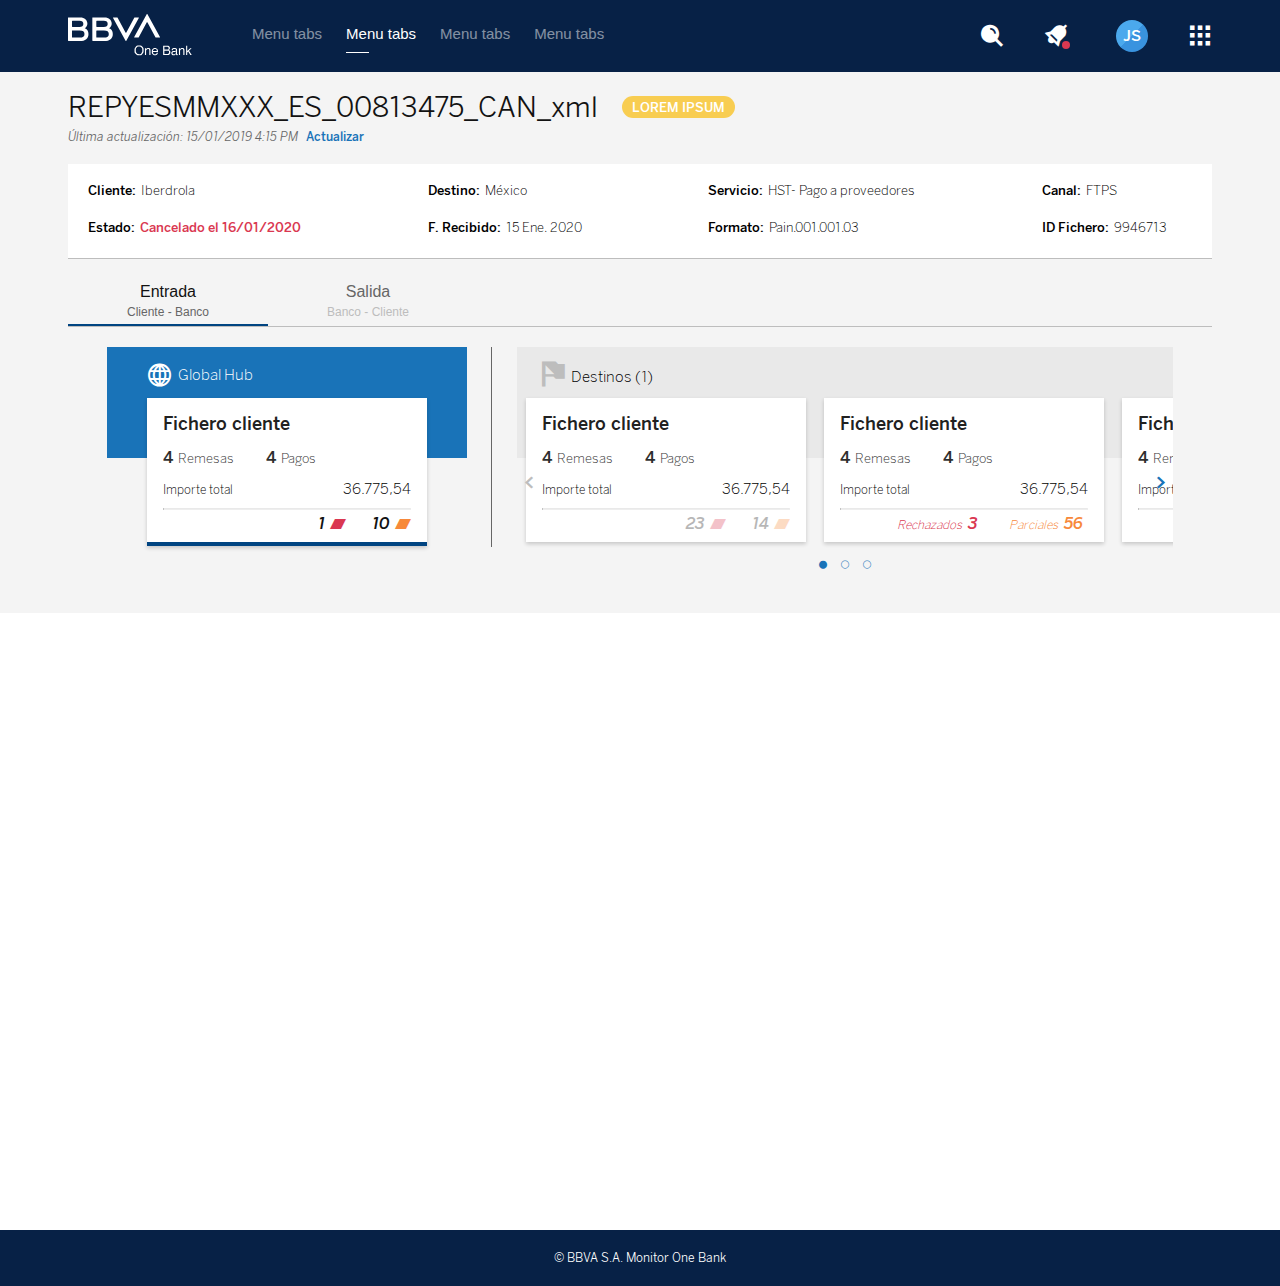
==== app_web/compiled/index.html @ 1bb9d5a3 "Fixed in Carousel component" ====
<!DOCTYPE html>
<html lang="en">
  <head>
    <style stylesheet=""></style>
    <meta charset="UTF-8">
    <meta name="viewport" content="width=device-width, initial-scale=1.0">
    <meta http-equiv="X-UA-Compatible" content="ie=edge">
    <title>EGS Layout | Index</title>
    <link href="css/styles.css" rel="stylesheet" type="text/css">
    <link href="css/main.css" rel="stylesheet" type="text/css">
    <link href="css/reset.css" rel="stylesheet" type="text/css">
    <link href="css/fonts.css" rel="stylesheet" type="text/css">
    <link href="css/color.css" rel="stylesheet" type="text/css">
    <link href="css/imports.css" rel="stylesheet" type="text/css">
  </head>
  <body>
    <header>
      <div class="header__container">
        <div class="left inline-flex">
          <div class="logo"><img src="svg/bbva_logo.svg" alt=""></div>
          <div class="tab__menu flex flex-align-center margin-top_5">
            <ul class="c-tab-menu">
              <li class="first">
                <button>Menu tabs</button>
                <div class="c-tab-menu-border"></div>
              </li>
              <li class="li--active">
                <button>Menu tabs</button>
                <div class="c-tab-menu-border"></div>
              </li>
              <li>
                <button>Menu tabs</button>
                <div class="c-tab-menu-border"></div>
              </li>
              <li class="last">
                <button>Menu tabs</button>
                <div class="c-tab-menu-border">               </div>
              </li>
            </ul>
          </div>
        </div>
        <div class="right">
          <ul class="header__menu">
            <li class="first header__search"><i class="ico-search"></i></li>
            <li class="header__notifier"><i class="ico-alarm"></i>
              <div class="dot-notified"></div>
            </li>
            <li class="user-profile">
              <div class="bground-text"><span>JS</span></div>
            </li>
            <li class="last header__button-dropdown"><i class="ico-tiled-view"></i></li>
          </ul>
        </div>
      </div>
    </header>
    <section class="subHeader">
      <div class="subHeader__container">
        <div class="flex margin-bottom_8">
          <div>
            <div class="c-title">
              <h1>REPYESMMXXX_ES_00813475_CAN_xml</h1>
            </div>
          </div>
          <div>
            <div class="c-tag tag--integrated"><span>LOREM IPSUM</span></div>
          </div>
        </div>
        <div class="row">
          <div class="col">
            <div class="c-update">
              <div class="updateDate"><span>Última actualización: 15/01/2019 4:15 PM</span></div>
              <div class="updateButton">
                <label>Actualizar</label>
              </div>
            </div>
          </div>
        </div>
        <div class="row margin-top_20">
          <div class="col">
            <div class="c-file-data">
              <div class="flex flex-justify-between">
                <dl>
                  <div class="flex">
                    <dt>Cliente:</dt>
                    <dd>Iberdrola</dd>
                  </div>
                  <div class="flex">
                    <dt>Estado:</dt>
                    <dd class="status--rejected">Cancelado el 16/01/2020</dd>
                  </div>
                </dl>
                <dl>
                  <div class="flex">
                    <dt>Destino:</dt>
                    <dd>México</dd>
                  </div>
                  <div class="flex">
                    <dt>F. Recibido:</dt>
                    <dd>15 Ene. 2020</dd>
                  </div>
                </dl>
                <dl>
                  <div class="flex">
                    <dt>Servicio:</dt>
                    <dd>HST- Pago a proveedores</dd>
                  </div>
                  <div class="flex">
                    <dt>Formato:</dt>
                    <dd>Pain.001.001.03              </dd>
                  </div>
                </dl>
                <dl>
                  <div class="flex">
                    <dt>Canal:</dt>
                    <dd>FTPS</dd>
                  </div>
                  <div class="flex">
                    <dt>ID Fichero:</dt>
                    <dd>9946713</dd>
                  </div>
                </dl>
              </div>
            </div>
          </div>
        </div>
        <div class="row">
          <div class="col">
            <div class="c-tab-menu-traceability">
              <div class="traceability--active">
                <button><span>Entrada</span>
                  <p>Cliente - Banco</p>
                </button>
              </div>
              <div>
                <button><span>Salida</span>
                  <p>Banco - Cliente</p>
                </button>
              </div>
              <div></div>
            </div>
          </div>
        </div>
        <div class="row">
          <div class="col">
            <div class="c-file-card">
              <div class="left-side">
                <div class="file-cards_container">
                  <div class="filecard">
                    <div class="filecard_header">
                      <div class="file-title"><i class="ico-globe"></i><span>Global Hub</span></div>
                    </div>
                    <div class="filecard_body">
                      <div class="file-client">
                        <p class="title-card">Fichero cliente</p>
                        <div class="inline-flex"><span class="data-label">4<span>Remesas</span></span></div>
                        <div class="inline-flex"><span class="data-label">4<span>Pagos</span></span></div>
                        <div class="total-import">
                          <p>Importe total</p><span>36.775,54</span>
                        </div>
                        <hr>
                        <div class="error-notifications">
                          <div class="error-complete"><span>1</span><i class="ico-path-3-1"></i></div>
                          <div class="error-partial"><span>10</span><i class="ico-path-3-2"></i></div>
                        </div>
                      </div>
                    </div>
                  </div>
                </div>
              </div>
              <div class="separate_card"></div>
              <div class="right-side">
                <div class="navigation_arrow_prev"><i class="ico-back active"></i></div>
                <div class="navigation_arrow_next"><i class="ico-next"></i></div>
                <div class="file-cards_container">
                  <div class="filecard filecard--slide-case">
                    <div class="filecard_header--enabled">
                      <div class="file-title--enabled"><i class="ico-flag enabled"></i><span class="enabled">Destinos (1)</span></div>
                    </div>
                    <div class="filecard_body">
                      <div class="file-client border-bottom-none">
                        <p class="title-card">Fichero cliente</p>
                        <div class="inline-flex"><span class="data-label">4<span>Remesas</span></span></div>
                        <div class="inline-flex"><span class="data-label">4<span>Pagos</span></span></div>
                        <div class="total-import">
                          <p>Importe total</p><span>36.775,54</span>
                        </div>
                        <hr>
                        <div class="error-notifications">
                          <div class="error-complete opacity-30"><span>23</span><i class="ico-path-3-1"></i></div>
                          <div class="error-partial opacity-30"><span>14</span><i class="ico-path-3-2"></i></div>
                        </div>
                      </div>
                    </div>
                  </div>
                  <div class="filecard filecard--slide-case">
                    <div class="filecard_header--enabled"></div>
                    <div class="filecard_body">
                      <div class="file-client border-bottom-none">
                        <p class="title-card">Fichero cliente</p>
                        <div class="inline-flex"><span class="data-label">4<span>Remesas</span></span></div>
                        <div class="inline-flex"><span class="data-label">4<span>Pagos</span></span></div>
                        <div class="total-import">
                          <p>Importe total</p><span>36.775,54</span>
                        </div>
                        <hr>
                        <div class="error-notifications">
                          <div class="error-complete--rejected"><span class="literal"> Rechazados</span><span>3</span></div>
                          <div class="error-partial--partials"><span class="literal">Parciales</span><span>56</span></div>
                        </div>
                      </div>
                    </div>
                  </div>
                  <div class="filecard filecard--slide-case">
                    <div class="filecard_header--enabled"></div>
                    <div class="filecard_body">
                      <div class="file-client border-bottom-none">
                        <p class="title-card">Fichero cliente</p>
                        <div class="inline-flex"><span class="data-label">4<span>Remesas</span></span></div>
                        <div class="inline-flex"><span class="data-label">4<span>Pagos</span></span></div>
                        <div class="total-import">
                          <p>Importe total</p><span>36.775,54</span>
                        </div>
                        <hr>
                        <div class="error-notifications">
                          <div class="error-complete--rejected"><span class="literal"> Rechazados</span><span>3</span></div>
                          <div class="error-partial--partials"><span class="literal">Parciales</span><span>56                        </span></div>
                        </div>
                      </div>
                    </div>
                  </div>
                  <div class="filecard filecard--slide-case">
                    <div class="filecard_header--enabled"></div>
                    <div class="filecard_body">
                      <div class="file-client border-bottom-none">
                        <p class="title-card">Fichero cliente</p>
                        <div class="inline-flex"><span class="data-label">4<span>Remesas</span></span></div>
                        <div class="inline-flex"><span class="data-label">4<span>Pagos</span></span></div>
                        <div class="total-import">
                          <p>Importe total</p><span>36.775,54</span>
                        </div>
                        <hr>
                        <div class="error-notifications">
                          <div class="error-complete--rejected"><span class="literal"> Rechazados</span><span>3</span></div>
                          <div class="error-partial--partials"><span class="literal">Parciales</span><span>56                        </span></div>
                        </div>
                      </div>
                    </div>
                  </div>
                </div>
                <div class="navigation_dots">
                  <div class="dots"><i class="ico-dot-active"></i><i class="ico-dot-idle"></i><i class="ico-dot-idle"></i></div>
                </div>
              </div>
            </div>
          </div>
        </div>
      </div>
    </section>
    <section class="app__container"></section>
    <footer>
      <div class="footer__container">
        <div class="text"><span>© BBVA S.A. Monitor One Bank</span></div>
      </div>
    </footer>
  </body>
</html>
<script>
  function myFunction() {
    document.getElementById("myDropdown").classList.toggle("show");
  }
  function filterFunction() {
    var input, filter, ul, li, a, i;
    input = document.getElementById("myInput");
    filter = input.value.toUpperCase();
    div = document.getElementById("myDropdown");
    a = div.getElementsByTagName("a");
    for (i = 0; i < a.length; i++) {
      txtValue = a[i].textContent || a[i].innerText;
        if (txtValue.toUpperCase().indexOf(filter) > -1) {
        a[i].style.display = "";
      } else {
        a[i].style.display = "none";
      }
    }
  }
</script>
<script>
  function dropdownFunction() {
    document.getElementById("checkboxDropdown").classList.toggle("show");
  }
  function filterFunction() {
    var input, filter, ul, li, a, i;
    input = document.getElementById("myInput");
    filter = input.value.toUpperCase();
    div = document.getElementById("checkboxDropdown");
    a = div.getElementsByTagName("a");
    for (i = 0; i < a.length; i++) {
      txtValue = a[i].textContent || a[i].innerText;
        if (txtValue.toUpperCase().indexOf(filter) > -1) {
        a[i].style.display = "";
      } else {
        a[i].style.display = "none";
      }
    }
  }
</script>
<script>
  var acc = document.getElementsByClassName("c-accordion-files");
  var i;
  
  for (i = 0; i < acc.length; i++) {
    acc[i].addEventListener("click", function() {
      this.classList.toggle("active");
      var panel = this.nextElementSibling;
      if (panel.style.maxHeight) {
        panel.style.maxHeight = null;
      } else {
        panel.style.maxHeight = panel.scrollHeight + "px";
      } 
    });
  }
</script>
---- app_web/compiled/css/styles.css ----
/* MAIN STYLES */
html body {
  font-family: "Benton Sans Book BBVA", Helvetica, Arial, sans-serif;
}
html body.background--third {
  background-color: var(--third);
}
html body .container-width_100 {
  padding-top: 20px;
  width: 100%;
}
html body .header__container,
html body .subHeader__container,
html body .app__container,
html body .footer__container {
  margin: 0 auto;
  width: 1144px;
}
html body .separate--vertical {
  border-left: 1px solid var(--sixth);
}
html body .hr-table-customer {
  border-top: 2px solid #d3d3d3;
}
html body header {
  height: 72px;
  background-color: var(--second);
}
html body .subHeader {
  background-color: var(--third);
  margin-bottom: 17px;
}
html body .app__container {
  min-height: 600px;
}
---- app_web/compiled/css/main.css ----
/* HELPERS */
.padding_5 {
  padding: 5px;
}

.padding-10 {
  padding: 10px;
}

.padding-15 {
  padding: 15px;
}

.padding-20 {
  padding: 20px;
}

.padding-right_5 {
  padding-right: 5px;
}

.padding-right_10 {
  padding-right: 10px;
}

.padding-right_15 {
  padding-right: 15px;
}

.padding-right_20 {
  padding-right: 20px;
}

.padding-right_40 {
  padding-right: 40px;
}

.padding-bottom_0 {
  padding-bottom: 0;
}

.padding-bottom_5 {
  padding-right: 5px;
}

.padding-bottom_10 {
  padding-bottom: 10px;
}

.padding-bottom_20 {
  padding-bottom: 20px;
}

.padding-left_5 {
  padding-left: 5px;
}

.padding-left_10 {
  padding-left: 10px;
}

.padding-left_15 {
  padding-left: 15px;
}

.padding-left_20 {
  padding-left: 20px;
}

.padding-left_60 {
  padding-left: 60px;
}

.padding-left_90 {
  padding-left: 90px;
}

.padding-top_5 {
  padding-top: 5px;
}

.padding-top_10 {
  padding-top: 10px;
}

.padding-top_15 {
  padding-top: 15px;
}

.padding-top_20 {
  padding-top: 20px;
}

.margin-auto {
  margin: 0 auto;
}

.margin-right_5 {
  margin-right: 5px;
}

.margin-right_8 {
  margin-right: 8px;
}

.margin-right_10 {
  margin-right: 10px;
}

.margin-right_15 {
  margin-right: 15px;
}

.margin-right_20 {
  margin-right: 20px;
}

.margin-right_30 {
  margin-right: 30px;
}

.margin-right_40 {
  margin-right: 40px;
}

.margin-left_5 {
  margin-left: 5px;
}

.margin-left_10 {
  margin-left: 10px;
}

.margin-left_15 {
  margin-left: 15px;
}

.margin-left_20 {
  margin-left: 20px;
}

.margin-left_40 {
  margin-left: 40px;
}

.margin-bottom_5 {
  margin-bottom: 5px;
}

.margin-bottom_8 {
  margin-bottom: 8px;
}

.margin-bottom_10 {
  margin-bottom: 10px;
}

.margin-bottom_15 {
  margin-bottom: 15px;
}

.margin-bottom_20 {
  margin-bottom: 20px;
}

.margin-bottom_25 {
  margin-bottom: 25px;
}

.margin-bottom_30 {
  margin-bottom: 30px;
}

.margin-bottom_40 {
  margin-bottom: 40px;
}

.margin-bottom_50 {
  margin-bottom: 50px;
}

.margin-bottom_70 {
  margin-bottom: 70px;
}

.margin-top_5 {
  margin-top: 5px;
}

.margin-top_8 {
  margin-top: 8px;
}

.margin-top_10 {
  margin-top: 10px;
}

.margin-top_15 {
  margin-top: 15px;
}

.margin-top_20 {
  margin-top: 20px;
}

.margin-top_25 {
  margin-top: 25px;
}

.margin-top_30 {
  margin-top: 30px;
}

.margin-top_40 {
  margin-top: 40px;
}

.margin-top_50 {
  margin-top: 50px;
}

.flex {
  display: flex;
  display: -webkit-flex;
}

.flex-wrap_nowrap {
  flex-wrap: nowrap;
}

.flex-wrap_wrap {
  flex-wrap: wrap;
}

.flex-asis {
  display: flex;
  display: -webkit-flex;
  justify-content: center;
  -ms-flex-pack: center;
  -webkit-justify-content: center;
  align-items: center;
  -ms-flex-align: center;
  -webkit-align-items: center;
}

.flex-align-center {
  align-items: center;
  -ms-flex-align: center;
  -webkit-align-items: center;
}

.inline-flex {
  display: inline-flex;
  display: -webkit-inline-flex;
}

.flex-column {
  display: flex;
  display: -webkit-flex;
  flex-direction: column;
}

.flex-row {
  flex-direction: row;
}

.flex-column-reverse {
  flex-direction: column-reverse;
}

.flex-row-reverse {
  flex-direction: row-reverse;
}

.flex-justify-start {
  justify-content: flex-start;
  -ms-flex-pack: start;
  -webkit-justify-content: flex-start;
}

.flex-justify-end {
  justify-content: flex-end;
  -ms-flex-pack: end;
  -webkit-justify-content: flex-end;
}

.flex-justify-center {
  justify-content: center;
  -ms-flex-pack: center;
  -webkit-justify-content: center;
}

.flex-justify-between {
  justify-content: space-between;
  -ms-flex-pack: justify;
  -webkit-justify-content: space-between;
}

.flex-justify-around {
  justify-content: space-around;
  -ms-flex-pack: distribute;
  -webkit-justify-content: space-around;
}

.flex-align-start {
  align-items: flex-start;
  -ms-flex-align: start;
  -webkit-align-items: flex-start;
}

.flex-align-end {
  align-items: flex-end;
  -ms-flex-align: end;
  -webkit-align-items: flex-end;
}

.flex-align-content-start {
  align-content: flex-start;
  -ms-flex-line-pack: start;
  -webkit-align-content: flex-start;
}

.flex-align-content-end {
  align-content: flex-end;
  -ms-flex-line-pack: end;
  -webkit-align-content: flex-end;
}

.flex-align-content-center {
  align-content: center;
  -ms-flex-line-pack: center;
  -webkit-align-content: center;
}

.flex-align-content-between {
  align-content: space-between;
  -ms-flex-line-pack: justify;
  -webkit-align-content: space-between;
}

.flex-align-content-around {
  align-content: space-around;
  -ms-flex-line-pack: justify;
  -webkit-align-content: space-around;
}

.flex-align-stretch {
  align-items: stretch;
  -ms-flex-align: stretch;
  -webkit-align-items: stretch;
}

.flex-align-content-stretch {
  align-content: stretch;
  -ms-flex-line-pack: stretch;
  -webkit-align-content: stretch;
}

.flex-align-baseline {
  align-items: baseline;
  -ms-flex-align: baseline;
  -webkit-align-items: baseline;
}

.width_auto {
  width: auto;
}

.full-width {
  width: 100%;
}

.width_0 {
  width: 0px;
}

.width_8 {
  width: 8px;
}

.width_10 {
  width: 10px;
}

.width_20 {
  width: 20px;
}

.width_30 {
  width: 30px;
}

.width_32 {
  width: 32px;
}

.width_40 {
  width: 40px;
}

.width_50 {
  width: 50px;
}

.width_60 {
  width: 60px;
}

.width_64 {
  width: 64px;
}

.width_70 {
  width: 70px;
}

.width_80 {
  width: 80px;
}

.width_90 {
  width: 90px;
}

.width_100 {
  width: 100px;
}

.width_110 {
  width: 110px;
}

.width_120 {
  width: 120px;
}

.width_128 {
  width: 128px;
}

.min-width_0 {
  min-width: 0;
}

.max-width_100 {
  max-width: 100%;
}

.three-quarters-width {
  width: 75%;
}

.two-thirds-width {
  width: 66.6666%;
}

.four-fifths-width {
  width: 80%;
}

.three-fifths-width {
  width: 60%;
}

.half-width {
  width: 50%;
}

.two-fifths-width {
  width: 40%;
}

.third-width {
  width: 33.3333%;
}

.quarter-width {
  width: 25%;
}

.fifth-width {
  width: 20%;
}

.sixth-width {
  width: 16.6666%;
}

.cursor-auto {
  cursor: auto !important;
}

.cursor-pointer {
  cursor: pointer !important;
}

.cursor-not-allowed {
  cursor: not-allowed !important;
}

.float-left {
  float: left;
}

.float-right {
  float: right;
}

.padding_5 {
  padding: 5px;
}

.padding_10 {
  padding: 10px;
}

.padding_15 {
  padding: 15px;
}

.padding_20 {
  padding: 20px;
}

.padding-right_5 {
  padding-right: 5px;
}

.padding-right_10 {
  padding-right: 10px;
}

.padding-right_15 {
  padding-right: 15px;
}

.padding-right_20 {
  padding-right: 20px;
}

.padding-right_30 {
  padding-right: 30px;
}

.padding-right_40 {
  padding-right: 40px;
}

.margin-left_5 {
  margin-left: 5px;
}

.margin-left_10 {
  margin-left: 10px;
}

.margin-left_15 {
  margin-left: 15px;
}

.margin-left_20 {
  margin-left: 20px;
}

.margin-left_90 {
  margin-left: 90px;
}

.flex {
  display: flex;
  display: -webkit-flex;
}

.flex-align-center {
  align-items: center;
  -ms-flex-align: center;
  -webkit-align-items: center;
}

.inline-flex {
  display: inline-flex;
  display: -webkit-inline-flex;
}

.flex-column {
  display: flex;
  display: -webkit-flex;
  flex-direction: column;
}

.flex-row {
  flex-direction: row;
}

.flex-column-reverse {
  flex-direction: column-reverse;
}

.flex-row-reverse {
  flex-direction: row-reverse;
}

.flex-justify-start {
  justify-content: flex-start;
  -ms-flex-pack: start;
  -webkit-justify-content: flex-start;
}

.flex-justify-end {
  justify-content: flex-end;
  -ms-flex-pack: end;
  -webkit-justify-content: flex-end;
}

.flex-justify-between {
  justify-content: space-between;
  -ms-flex-pack: justify;
  -webkit-justify-content: space-between;
}

.flex-justify-around {
  justify-content: space-around;
  -ms-flex-pack: distribute;
  -webkit-justify-content: space-around;
}

.flex-align-start {
  align-items: flex-start;
  -ms-flex-align: start;
  -webkit-align-items: flex-start;
}

.flex-align-end {
  align-items: flex-end;
  -ms-flex-align: end;
  -webkit-align-items: flex-end;
}

.flex-align-content-start {
  align-content: flex-start;
  -ms-flex-line-pack: start;
  -webkit-align-content: flex-start;
}

.flex-align-content-end {
  align-content: flex-end;
  -ms-flex-line-pack: end;
  -webkit-align-content: flex-end;
}

.flex-align-content-center {
  align-content: center;
  -ms-flex-line-pack: center;
  -webkit-align-content: center;
}

.flex-align-content-between {
  align-content: space-between;
  -ms-flex-line-pack: justify;
  -webkit-align-content: space-between;
}

.flex-align-content-around {
  align-content: space-around;
  -ms-flex-line-pack: justify;
  -webkit-align-content: space-around;
}

.full-width {
  width: 100%;
}

.width_8 {
  width: 8px;
}

.width_16 {
  width: 16px;
}

.width_32 {
  width: 32px;
}

.width_64 {
  width: 64px;
}

.width_128 {
  width: 128px;
}

.min-width_0 {
  min-width: 0;
}

.max-width_100 {
  max-width: 100%;
}

.three-quarters-width {
  width: 75%;
}

.two-thirds-width {
  width: 66.6666%;
}

.four-fifths-width {
  width: 80%;
}

.three-fifths-width {
  width: 60%;
}

.half-width {
  width: 50%;
}

.two-fifths-width {
  width: 40%;
}

.third-width {
  width: 33.3333%;
}

.quarter-width {
  width: 25%;
}

.fifth-width {
  width: 20%;
}

.sixth-width {
  width: 16.6666%;
}

.cursor-auto {
  cursor: auto !important;
}

.cursor-pointer {
  cursor: pointer !important;
}

.cursor-not-allowed {
  cursor: not-allowed !important;
}

.float-left {
  float: left;
}

.float-right {
  float: right;
}

.text-align_center {
  text-align: center;
}

.text-align_left {
  text-align: left;
}

.text-align_right {
  text-align: right;
}

.fade {
  opacity: 0;
}

.fade_in {
  animation: fade-in 300ms 300ms forwards linear;
}

.h_100 {
  height: 100%;
}

.w_100 {
  width: 100%;
}

.unselectable {
  -webkit-touch-callout: none;
  -webkit-user-select: none;
  -ms-user-select: none;
  user-select: none;
}

.disabled,
.inactive {
  pointer-events: none !important;
  opacity: 0.7 !important;
}

.invisible,
.hidden {
  display: none !important;
}

.position-relative {
  position: relative;
}

.position-absolute {
  position: absolute;
}

.border-bottom-none {
  border-bottom: none !important;
}

/* CONTAINER GRID SYSTEM */
.row {
  display: flex;
  display: -webkit-flex;
  flex-flow: row;
  width: 100%;
}
.row.wrap {
  flex-wrap: wrap;
}

.col {
  display: flex;
  display: -webkit-flex;
  flex-flow: column;
  width: 100%;
}

.col-1,
.col-2,
.col-3,
.col-4,
.col-5,
.col-6,
.col-7,
.col-8,
.col-9,
.col-10,
.col-11,
.col-12 {
  width: 100%;
}

.col-1 {
  width: 8.3333333333%;
}

.col-2 {
  width: 16.6666666667%;
}

.col-3 {
  width: 25%;
}

.col-4 {
  width: 33.3333333333%;
}

.col-5 {
  width: 41.6666666667%;
}

.col-6 {
  width: 50%;
}

.col-7 {
  width: 58.3333333333%;
}

.col-8 {
  width: 66.6666666667%;
}

.col-9 {
  width: 75%;
}

.col-10 {
  width: 83.3333333333%;
}

.col-11 {
  width: 91.6666666667%;
}

.col-12 {
  width: 100%;
}

.col-1-lg {
  width: 8.3333333333 %;
}

.col-2-lg {
  width: 16.6666666667 %;
}

.col-3-lg {
  width: 25 %;
}

.col-4-lg {
  width: 33.3333333333 %;
}

.col-5-lg {
  width: 41.6666666667 %;
}

.col-6-lg {
  width: 50 %;
}

.col-7-lg {
  width: 58.3333333333 %;
}

.col-8-lg {
  width: 66.6666666667 %;
}

.col-9-lg {
  width: 75 %;
}

.col-10-lg {
  width: 83.3333333333 %;
}

.col-11-lg {
  width: 91.6666666667 %;
}

.col-12-lg {
  width: 100 %;
}
---- app_web/compiled/css/fonts.css ----
@font-face {
  font-family: "Benton Sans Bold BBVA";
  src: url("../fonts/BentonSansBBVA-Bold.woff2") format("woff2"), url("../fonts/BentonSansBBVA-Bold.woff") format("woff");
  font-weight: bold;
  font-style: normal;
}
@font-face {
  font-family: "Benton Sans BookItalic BBVA";
  src: url("../fonts/BentonSansBBVA-BookItalic.woff2") format("woff2"), url("../fonts/BentonSansBBVA-BookItalic.woff") format("woff");
  font-weight: normal;
  font-style: italic;
}
@font-face {
  font-family: "Benton Sans Medium BBVA";
  src: url("../fonts/BentonSansBBVA-Medium.woff2") format("woff2"), url("../fonts/BentonSansBBVA-Medium.woff") format("woff");
  font-weight: 500;
  font-style: normal;
}
@font-face {
  font-family: "Benton Sans Book BBVA";
  src: url("../fonts/BentonSansBBVA-Book.woff2") format("woff2"), url("../fonts/BentonSansBBVA-Book.woff") format("woff");
  font-weight: normal;
  font-style: normal;
}
@font-face {
  font-family: "Benton Sans MediumItalic BBVA";
  src: url("../fonts/BentonSansBBVA-MediumItalic.woff2") format("woff2"), url("../fonts/BentonSansBBVA-MediumItalic.woff") format("woff");
  font-weight: 500;
  font-style: italic;
}
@font-face {
  font-family: "Benton Sans Light BBVA";
  src: url("../fonts/BentonSansBBVA-Light.woff2") format("woff2"), url("../fonts/BentonSansBBVA-Light.woff") format("woff");
  font-weight: 300;
  font-style: normal;
}
---- app_web/compiled/css/color.css ----
:root {
  --first: #ffffff;
  --second: #072146;
  --third: #f4f4f4;
  --fourth: #bdbdbd;
  --fifth: #1973b8;
  --fifth-medium: #49a5e6;
  --sixth: #e9e9e9;
  --seventh: #212121;
  --tertiary: #666666;
  --bground-integrated: #f8cd51;
  --bground-development: #f78be8;
  --bground-quality: #f7893b;
  --bground-production: #f35e61;
  --border-counter-selected: #004481;
  --data-first: #121212;
  --text-rejected: #da3851;
  --text-partial: #f7893b;
  --text-timeout: #c49735;
  --text-paid: #388d4f;
  --status-error: #da3851;
  --status-inProcess: #666666;
  --status-finalized: #388d4f;
  --bground-first: #fafafa;
  --backgound-second: #f4f4f4;
  --background-third: #d4edfc;
  --bground-fifth-over: #1464a5;
  --border-primary: #979797;
  --text-pagination: #237aba;
  --icon-gradient: linear-gradient(to bottom right, #4ba9ed 50%, #3993df 50%);
  --alert-info: #F3EBD5;
  --new-ejec-date: #f7893b;
}
---- app_web/compiled/css/imports.css ----
@charset "UTF-8";
/* CSS STYLES OF WEB COMPONENTS */
/* BBVA ICONS */
/* WEBFONTS VARIABLES */
@font-face {
  font-family: "bbva-one-bank";
  src: url("../fonts/bbva-one-bank.eot?ignzp1");
  src: url("../fonts/bbva-one-bank.eot?ignzp1#iefix") format("embedded-opentype"), url("../fonts/bbva-one-bank.ttf?ignzp1") format("truetype"), url("../fonts/bbva-one-bank.woff?ignzp1") format("woff"), url("../fonts/bbva-one-bank.svg?ignzp1#bbva-one-bank") format("svg");
  font-weight: normal;
  font-style: normal;
  font-display: block;
}
i {
  /* use !important to prevent issues with browser extensions that change fonts */
  font-family: "bbva-one-bank" !important;
  speak: none;
  font-style: normal;
  font-weight: normal;
  font-variant: normal;
  text-transform: none;
  line-height: 1;
  /* Better Font Rendering =========== */
  -webkit-font-smoothing: antialiased;
  -moz-osx-font-smoothing: grayscale;
}

.ico-attached:before {
  content: "";
  color: #1973b8;
}

.ico-goto-splunk:before {
  content: "";
  color: #1973b8;
}

.ico-move-tag:before {
  content: "";
  color: #1973b8;
}

.ico-dot-idle:before {
  content: "";
  color: #1973b8;
}

.ico-dot-active:before {
  content: "";
  color: #1973b8;
}

.ico-roundBack:before {
  content: "";
  color: #1973b8;
}

.ico-roundNext:before {
  content: "";
  color: #1973b8;
}

.ico-flag:before {
  content: "";
  color: #bdbdbd;
}

.ico-alert:before {
  content: "";
  color: #c65302;
}

.ico-checkmark:before {
  content: "";
  color: #1973b8;
}

.ico-close:before {
  content: "";
  color: #1973b8;
}

.ico-trash:before {
  content: "";
  color: #2a86ca;
}

.ico-alarm:before {
  content: "";
  color: #fff;
}

.ico-back:before {
  content: "";
  color: #1973b8;
}

.ico-bbva_logo:before {
  content: "";
  color: #fff;
}

.ico-calendar:before {
  content: "";
  color: #1973b8;
}

.ico-collapse:before {
  content: "";
  color: #1973b8;
}

.ico-configuration:before {
  content: "";
  color: #1973b8;
}

.ico-download:before {
  content: "";
  color: #1973b8;
}

.ico-edit:before {
  content: "";
  color: #1973b8;
}

.ico-expand:before {
  content: "";
  color: #1973b8;
}

.ico-fold:before {
  content: "";
  color: #1973b8;
}

.ico-globe:before {
  content: "";
  color: #1973b8;
}

.ico-group .path1:before {
  content: "";
  color: #f4f4f4;
}

.ico-group .path2:before {
  content: "";
  margin-left: -1em;
  color: #da3851;
}

.ico-next:before {
  content: "";
  color: #1973b8;
}

.ico-path-3-1:before {
  content: "";
  color: #da3851;
}

.ico-path-3-2:before {
  content: "";
  color: #f7893b;
}

.ico-path-3-3:before {
  content: "";
  color: #c49735;
}

.ico-path-3-4:before {
  content: "";
  color: #666;
}

.ico-return:before {
  content: "";
  color: #1973b8;
}

.ico-search-secondary:before {
  content: "";
  color: #1973b8;
}

.ico-search-tertiary:before {
  content: "";
  color: #bdbdbd;
}

.ico-search:before {
  content: "";
  color: #fff;
}

.ico-settings:before {
  content: "";
  color: #1973b8;
}

.ico-show:before {
  content: "";
  color: #1973b8;
}

.ico-filter:before {
  content: "";
  color: #1973b8;
}

.ico-tiled-view:before {
  content: "";
  color: #fff;
}

.ico-unfold:before {
  content: "";
  color: #1973b8;
}

/* C-TITLE COMPONENT */
.c-title {
  display: inline-flex;
  justify-content: center;
  vertical-align: middle;
  align-items: center;
  margin-right: 24px;
}
.c-title h1 {
  font-family: "Benton Sans Book BBVA";
  color: #121212;
  font-size: 28px;
  line-height: 24px;
}
.c-title h1.font-24 {
  font-size: 24px;
}

/* END C-TITLE COMPONENT */
/* C-TAG COMPONENT */
.c-tag {
  height: 22px;
  width: auto;
  padding: 0 10px;
  border-radius: 20px;
  justify-content: center;
  align-items: center;
  display: inline-flex;
}
.c-tag span {
  color: var(--first);
  font-family: "Benton Sans Medium BBVA";
  font-size: 13px;
}
.c-tag.tag--integrated {
  background-color: var(--bground-integrated);
}
.c-tag.tag--development {
  background-color: var(--bground-development);
}
.c-tag.tag--quality {
  background-color: var(--bground-quality);
}
.c-tag.tag--production {
  background-color: var(--bground-production);
}

/* END C-TAG COMPONENT */
/* C-UPDATE COMPONENT */
.c-update {
  height: 16px;
  width: auto;
  display: flex;
  display: -webkit-flex;
  align-items: center;
}
.c-update .updateDate {
  margin-right: 8px;
  color: var(--tertiary);
}
.c-update .updateDate span {
  font-family: "Benton Sans BookItalic BBVA";
  font-size: 12px;
}
.c-update .updateButton {
  color: var(--fifth);
}
.c-update .updateButton label {
  font-family: "Benton Sans Medium BBVA";
  font-size: 12px;
  cursor: pointer;
}

/* END C-UPDATE COMPONENT */
/* C-DATE-FILTER COMPONENT */
.c-date-filter {
  width: 300px;
  height: 50px;
  background-color: var(--first);
  border-bottom: 1px solid var(--tertiary);
  display: inline-flex;
}
.c-date-filter .from {
  width: 125px;
  margin: 8px 16px;
  display: inline-grid;
  align-items: center;
}
.c-date-filter .from span {
  font-size: 15px;
}
.c-date-filter .from span:first-child {
  color: var(--tertiary);
  font-size: 12px;
}
.c-date-filter .separator_vertical {
  border-left: 1px solid var(--sixth);
  margin-top: 3%;
  height: 60%;
}
.c-date-filter .to {
  width: 125px;
  margin: 8px 16px;
  display: inline-grid;
  align-items: center;
}
.c-date-filter .to span {
  font-size: 15px;
}
.c-date-filter .to span:first-child {
  color: var(--tertiary);
  font-size: 12px;
}
.c-date-filter .navigation {
  width: 50px;
  display: inline-flex;
  align-items: center;
}
.c-date-filter .navigation i {
  font-size: 20px;
  cursor: pointer;
}

/* END C-DATE-FILTER COMPONENT */
.c-filter-selected {
  display: flex;
  display: -webkit-flex;
  align-items: center;
  -ms-flex-align: center;
  -webkit-align-items: center;
  justify-content: space-between;
  -ms-flex-pack: justify;
  -webkit-justify-content: space-between;
  padding: 0 16px 0 16px;
  background-color: var(--third);
  height: 56px;
}

/* C-BADGE COMPONENT */
.c-badge {
  margin-right: 14px;
  border-radius: 1px;
  box-shadow: 0 2px 4px 0 rgba(0, 0, 0, 0.1);
  height: 32px;
  background-color: var(--first);
  display: inline-flex;
  justify-content: center;
  align-items: center;
  padding: 4px 8px;
  cursor: pointer;
}
.c-badge span {
  margin-right: 10px;
  color: var(--tertiary);
  font-family: "Benton Sans Book BBVA";
  font-size: 15px;
  line-height: 24px;
}
.c-badge i {
  font-size: 12px;
  outline: none;
}

/* END C-BADGE COMPONENT */
/* C-GLOBAL-COUNTER COMPONENT */
.c-global-counter {
  width: 100%;
  height: 76px;
  background-color: var(--first);
  box-shadow: 0 1px 2px 0 rgba(18, 18, 18, 0.2);
  display: inline-flex;
}
.c-global-counter .separate--vertical {
  margin-top: 2%;
  height: 60%;
}
.c-global-counter .c-global-counter--selected {
  border-bottom: 3px solid var(--border-counter-selected);
}

/* Layout JUST for GSCF Monitor */
.row .col-3 .c-global-counter {
  height: 100%;
  align-items: center;
  -ms-flex-align: center;
  -webkit-align-items: center;
}
.row .col-3 .c-global-counter div:first-of-type {
  width: 50%;
  border-bottom: 3px solid var(--border-counter-selected);
}
.row .col-3 .c-global-counter div:first-of-type .files-status {
  padding: 23px 23px 27px 23px;
}
.row .col-3 .c-global-counter div:first-of-type .files-status div {
  border-bottom: 0;
}
.row .col-3 .c-global-counter div:first-of-type .files-status div i {
  visibility: hidden;
}
.row .col-3 .c-global-counter div:last-of-type {
  width: 50%;
  border-bottom: 0;
}
.row .col-3 .c-global-counter div:last-of-type div {
  border-bottom: 0;
}
.row .col-3 .c-global-counter div:last-of-type div .files-status {
  padding: 23px 23px 27px 23px;
}

/* END Layout JUST for GSCF Monitor */
/* END C-GLOBAL-COUNTER COMPONENT */
/* C-FILES-RECEIVE COMPONENT */
.c-files-receive {
  display: flex;
  display: -webkit-flex;
  justify-content: start;
  -ms-flex-pack: center;
  -webkit-justify-content: center;
  align-items: flex-end;
  -ms-flex-align: center;
  -webkit-align-items: center;
  padding: 16px 23px 16px 23px;
}
.c-files-receive div:first-of-type {
  margin-right: 8px;
  height: 40px;
  width: 100%;
  text-align: right;
}
.c-files-receive div:first-of-type span {
  color: var(--data-first);
  font-family: "Benton Sans Book BBVA";
  font-size: 32px;
  line-height: 40px;
}
.c-files-receive div:last-of-type {
  height: 34px;
  width: -webkit-min-content;
  width: min-content;
}
.c-files-receive div:last-of-type p {
  color: var(--data-first);
  font-family: "Benton Sans Book BBVA";
  font-size: 14px;
  line-height: 17px;
}

/* END C-FILES-RECEIVE COMPONENT */
/* C-FILES-STATUS COMPONENT */
.files-status {
  display: flex;
  display: -webkit-flex;
  justify-content: center;
  -ms-flex-pack: center;
  -webkit-justify-content: center;
  align-items: center;
  -ms-flex-align: center;
  -webkit-align-items: center;
  padding: 16px 23px 16px 23px;
  min-width: 72px;
  /* for GSCF Monitor */
  /*div{
    i:before{
      color: var(--first);
    }
  } */
}
.files-status div:first-of-type {
  margin-right: 4px;
  height: 40px;
  text-align: right;
}
.files-status div:first-of-type span {
  color: var(--data-first);
  font-family: "Benton Sans Book BBVA";
  font-size: 32px;
  line-height: 48px;
}
.files-status div:last-of-type {
  height: 28px;
  color: var(--tertiary);
}
.files-status div:last-of-type i {
  font-size: 13px;
}
.files-status div:last-of-type p {
  font-family: "Benton Sans Book BBVA";
  font-size: 13px;
  line-height: 17px;
}

/* Layout JUST for GSCF Monitor: ".c-file-data" with an ".files-status" inside */
.row .col-8 .c-file-data .flex .files-status {
  padding: 23px;
  border-left: 1px solid var(--sixth);
  height: 10px;
}

/* END Layout JUST for GSCF Monitor: ".c-file-data" with an ".files-status" inside */
/* END C-FILES-STATUS COMPONENT */
/* C-LINK COMPONENT */
.c-link {
  height: 24px;
  display: flex;
  display: -webkit-flex;
  align-items: center;
  -ms-flex-align: center;
  -webkit-align-items: center;
  cursor: pointer;
  outline: none;
  color: var(--fifth);
}
.c-link i {
  margin-right: 8px;
}
.c-link label {
  font-family: "Benton Sans Medium BBVA";
  font-size: 13px;
  line-height: 24px;
  cursor: pointer;
}

/* END C-LINK COMPONENT */
/* C-FOOTER COMPONENT */
footer {
  height: 56px;
  background-color: var(--second);
}
footer .footer__container {
  height: 100%;
  justify-content: center;
  -webkit-justify-content: center;
  display: flex;
  display: -webkit-flex;
  -ms-flex-pack: justify;
  align-items: center;
  -ms-flex-align: center;
  -webkit-align-items: center;
}
footer .footer__container .text span {
  font-family: "Benton Sans Book BBVA";
  -webkit-font-smoothing: antialiased;
  color: var(--first);
  font-size: 12px;
  line-height: 24px;
}

/* END C-FOOTER COMPONENT */
/* C-BUTTON-FILTER COMPONENT */
.c-button-filter {
  height: 24px;
  display: inline-flex;
  justify-content: center;
  align-items: center;
  cursor: pointer;
}
.c-button-filter i {
  margin-right: 8px;
}
.c-button-filter span {
  color: var(--fifth);
  line-height: 24px;
  font-size: 13px;
  font-family: "Benton Sans Medium BBVA";
}

/* END C-BUTTON-FILTER COMPONENT */
/* C-SEARCH COMPONENT */
.c-search {
  display: inline-flex;
  display: -webkit-inline-flex;
  align-items: center;
}
.c-search input {
  line-height: 24px;
  font-size: 13px;
  outline: none;
  border: 0;
  height: 24px;
  color: var(--tertiary);
  font-family: "Benton Sans BookItalic BBVA";
  text-overflow: ellipsis;
}
.c-search i {
  font-size: 16px;
  outline: none;
}

/* END C-SEARCH COMPONENT */
/* C-FILTER-DROPDOWN COMPONENT */
.c-filter-dropdown {
  background-color: var(--third);
  padding: 25px 40px;
}
.c-filter-dropdown .row .col-4 div {
  width: 100%;
}
.c-filter-dropdown .row .col-4 div:first-child {
  margin-right: 16px;
}
.c-filter-dropdown .c-link label {
  font-size: 15px;
}
.c-filter-dropdown .c-link i:before {
  content: "";
}

/* END C-FILTER-DROPDOWN COMPONENT */
/* C-SELECT COMPONENT */
.label_c-select {
  margin-bottom: 8px;
  font-family: "Benton Sans Medium BBVA";
  font-size: 12px;
  text-transform: uppercase;
}

.dropbtn {
  padding: 12px 14px;
  width: 100%;
  font-family: "Benton Sans Book BBVA";
  text-align: left;
  font-size: 15px;
  color: var(--tertiary);
  border: 0;
  border-bottom: 1px solid var(--tertiary);
  background-color: var(--first);
  height: 48px;
  cursor: pointer;
  background-image: url(../svg/Unfold.svg);
  background-position-x: right;
  background-position-y: center;
  background-repeat: no-repeat;
  outline: none;
}
.dropbtn:hover, .dropbtn:focus {
  background-color: var(--first);
}

.dropdown {
  position: relative;
  width: 100%;
}

.dropdown-content {
  display: none;
  position: absolute;
  background-color: var(--first);
  max-height: 190px;
  width: 100%;
  overflow: scroll;
  overflow-x: hidden;
  z-index: 1;
  border: 1px solid var(--sixth);
  /* Track */
  /* Handle */
  /* Handle on hover */
}
.dropdown-content::-webkit-scrollbar {
  width: 4px;
}
.dropdown-content::-webkit-scrollbar-track {
  box-shadow: inset 0px 0px 4px grey;
  border-radius: 10px;
}
.dropdown-content::-webkit-scrollbar-thumb {
  background: #1871b5;
  border-radius: 10px;
}
.dropdown-content::-webkit-scrollbar-thumb:hover {
  background: #3fa3f0;
}
.dropdown-content .c-select-search {
  padding-left: 14px;
  padding-right: 14px;
  padding-bottom: 14px;
}
.dropdown-content .c-select-search .c-search {
  width: 100%;
  margin: 12px 0px 12px 0px;
}
.dropdown-content .c-select-search .c-search input:first-of-type {
  min-width: unset;
  width: 100%;
  height: 30px;
}
.dropdown-content .c-select-search a {
  color: var(--tertiary);
  padding: 10px 0 5px 0;
  text-decoration: none;
  display: block;
  border-bottom: 1px solid var(--border-primary);
}
.dropdown-content .c-select-search a.first-child {
  border-top: 1px solid var(--border-primary);
}
.dropdown-content .c-select-search a .client {
  font-size: 15px;
  margin-bottom: 6px;
}
.dropdown-content .c-select-search a .code {
  text-transform: uppercase;
  font-family: "Benton Sans BookItalic BBVA";
  font-size: 12px;
}

.dropdown a:hover {
  background-color: var(--bground-first);
}

.show {
  display: block;
}

/* END C-SELECT COMPONENT */
/* C-INPUT COMPONENT */
.c-label-c-input {
  margin-bottom: 8px;
  font-family: "Benton Sans Medium BBVA";
  font-size: 12px;
}

.c-input {
  width: 100%;
  display: inline-grid;
  display: -moz-inline-grid;
  display: -ms-inline-grid;
}
.c-input .no_label {
  display: none;
}
.c-input input {
  outline: none;
  height: 48px;
  width: 100%;
  font-size: 16px;
  padding: 12px 16px;
  box-sizing: border-box;
  -moz-box-sizing: border-box;
  -webkit-box-sizing: border-box;
  margin: 0;
  border: 0;
  border-bottom: 1px solid var(--tertiary);
  border-radius: 0px;
  -moz-appearance: none;
  -webkit-appearance: none;
  appearance: none;
  background-color: #fff;
  color: var(--tertiary);
  font-family: "Benton Sans Book BBVA", Helvetica, Arial, sans-serif;
}

/* END C-INPUT COMPONENT */
/* C-TABLE-HEADER COMPONENT */
.c-table-header {
  display: flex;
  display: -webkit-flex;
  justify-content: space-between;
  -ms-flex-pack: justify;
  -webkit-justify-content: space-between;
  align-items: center;
  -ms-flex-align: center;
  -webkit-align-items: center;
  padding: 0 16px 0 16px;
  height: 56px;
}
.c-table-header .flex div .c-search input:first-of-type {
  margin-right: 24px;
  min-width: 209px;
}

/* END C-TABLE-HEADER COMPONENT */
/* C-TABLE COMPONENT */
.c-table {
  width: 100%;
  margin-bottom: 40px;
}
.c-table th,
.c-table td {
  height: 48px;
  vertical-align: middle;
  padding: 0 0 0 20px;
}
.c-table th {
  text-transform: uppercase;
  text-align: left;
}
.c-table th.last {
  text-align: right;
}
.c-table th p {
  color: var(--tertiary);
  font-size: 12px;
}
.c-table th .icon-arrow-down {
  width: 0;
  height: 0;
  position: relative;
  left: 5px;
  top: 9px;
  border-left: 4px solid transparent;
  border-right: 4px solid transparent;
  border-top: 5px solid var(--tertiary);
  cursor: pointer;
}
.c-table td.last {
  text-align: right;
}
.c-table td p {
  color: var(--data-first);
  font-size: 14px;
  font-family: "Benton Sans Book BBVA";
}
.c-table td p.client-file {
  color: var(--fifth);
  font-family: "Benton Sans Medium BBVA";
}
.c-table td p.date {
  color: var(--data-first);
}
.c-table td p.medium, .c-table td p.client-file, .c-table td p.date, .c-table td p.service, .c-table td p.status, .c-table td p.status--rejected, .c-table td p.status--partial, .c-table td p.status--timeout, .c-table td p.status--paid, .c-table td p.status--future {
  margin-bottom: 4px;
  margin-top: 4px;
}
.c-table td p.status--rejected, .c-table td p.status--partial, .c-table td p.status--timeout, .c-table td p.status--paid, .c-table td p.status--future {
  font-family: "Benton Sans Medium BBVA";
}
.c-table td p.status--rejected {
  color: var(--text-rejected);
}
.c-table td p.status--partial {
  color: var(--text-partial);
}
.c-table td p.status--timeout {
  color: var(--text-timeout);
}
.c-table td p.status--paid {
  color: var(--text-paid);
}
.c-table td p.status--future {
  color: var(--tertiary);
}
.c-table td span {
  font-family: "Benton Sans BookItalic BBVA";
  font-size: 12px;
  color: var(--tertiary);
}
.c-table td i {
  outline: none;
  cursor: pointer;
}
.c-table tr {
  border-bottom: 2px solid #d3d3d3;
}
.c-table tr.th-table {
  box-shadow: 0px 5px 4px 0px rgba(120, 120, 120, 0.1);
  border: none;
}
.c-table tr.th-table:hover {
  background: none;
}
.c-table tr:hover {
  background: var(--bground-first);
  transition-duration: 0.3s;
}

/* END C-TABLE COMPONENT */
/* C-PAGINATION COMPONENT */
.c-pagination a {
  height: 18px;
  font-family: "Benton Sans Medium BBVA";
  font-size: 13px;
  letter-spacing: -0.18px;
  line-height: 18px;
  color: var(--text-pagination);
  cursor: pointer;
}

/* END C-PAGINATION COMPONENT */
/* C-BUTTON COMPONENT */
.c-button {
  border-radius: 1px;
  height: 48px;
  width: 177px;
  font-family: "Benton Sans Medium BBVA", sans-serif;
  font-size: 14px;
  display: flex;
  display: -webkit-flex;
  justify-content: center;
  align-items: center;
  text-align: center;
}
.c-button.c-button--enabled {
  cursor: pointer;
  background-color: var(--fifth);
  color: var(--first);
}
.c-button.c-button--enabled:hover {
  background-color: var(--bground-fifth-over);
}
.c-button.c-button--disabled {
  background-color: var(--sixth);
  color: var(--fourth);
  -webkit-user-select: none;
  user-select: none;
}

/* END C-BUTTON COMPONENT */
/* C-HEADER COMPONENT */
.header__container {
  height: 100%;
  display: flex;
  display: -webkit-flex;
  justify-content: space-between;
  -ms-flex-pack: justify;
  -webkit-justify-content: space-between;
  align-items: center;
  -ms-flex-align: center;
  -webkit-align-items: center;
}
.header__container .left .logo {
  margin-right: 60px;
}
.header__container ul.header__menu {
  display: inline-flex;
  justify-content: center;
  align-items: center;
}
.header__container ul.header__menu li {
  width: 100%;
  margin: 0 20px 0 20px;
  display: flex;
  display: -webkit-flex;
  justify-content: center;
  align-items: center;
  cursor: pointer;
}
.header__container ul.header__menu li.first {
  margin-left: 0;
}
.header__container ul.header__menu li.last {
  margin-right: 0;
}
.header__container ul.header__menu li .dot-notified {
  height: 8px;
  width: 8px;
  background-color: var(--text-rejected);
  border-radius: 50%;
  position: relative;
  top: 9px;
  right: 6px;
  z-index: 1;
}
.header__container ul.header__menu li .ico-search,
.header__container ul.header__menu li .ico-alarm,
.header__container ul.header__menu li .ico-tiled-view {
  font-size: 24px;
}
.header__container ul.header__menu li .bground-text {
  background: var(--icon-gradient);
  border-radius: 50%;
  width: 32px;
  height: 32px;
  display: flex;
  display: -webkit-flex;
  justify-content: center;
  align-items: center;
  -webkit-user-select: none;
  user-select: none;
}
.header__container ul.header__menu li .bground-text span {
  font-size: 15px;
  color: var(--first);
  font-family: "Benton Sans Medium BBVA";
  line-height: 30px;
}

/* END C-HEADER COMPONENT */
/* C-SUBHEADER COMPONENT */
.subHeader__container {
  padding: 24px 0px 24px 0px;
}
.subHeader__container .c-date-filter {
  margin-top: 25px;
}

/* END C-SUBHEADER COMPONENT */
/* C-TAB COMPONENT */
.c-tab-menu {
  display: inline-flex;
}
.c-tab-menu li {
  margin: 0 12px 0 12px;
}
.c-tab-menu li.first {
  margin-left: 0px;
}
.c-tab-menu li.last {
  margin-right: 0px;
}
.c-tab-menu li .c-tab-menu-border {
  position: relative;
  height: 10px;
  width: 23px;
  border-bottom: 1px solid #ffffff;
  visibility: hidden;
}
.c-tab-menu li:hover button {
  opacity: 0.7;
  transition-duration: 0.4s;
}
.c-tab-menu li.li--active button {
  opacity: 1;
}
.c-tab-menu li.li--active .c-tab-menu-border {
  visibility: visible;
}
.c-tab-menu li button {
  background-color: inherit;
  border: none;
  outline: none;
  padding: 0px;
  color: var(--first);
  text-decoration: none;
  text-align: left;
  font-size: 15px;
  opacity: 0.5;
  cursor: pointer;
}

/* END C-TAB COMPONENT */
/* C-TAB COMPONENT */
.c-tab-menu-traceability {
  width: 100%;
  height: 47px;
  display: inline-flex;
  border-bottom: 0.5px solid #bdbdbd;
  margin-top: 20px;
}
.c-tab-menu-traceability div button {
  min-width: 200px;
  cursor: pointer;
  text-decoration: none;
  background-color: inherit;
  border: none;
  outline: none;
  text-align: center;
}
.c-tab-menu-traceability div button span {
  color: var(--tertiary);
  font-size: 16px;
  line-height: 24px;
  font-weight: 300;
}
.c-tab-menu-traceability div button i {
  margin-right: 8px;
}
.c-tab-menu-traceability div button i.ico-disabled {
  opacity: 0.5;
}
.c-tab-menu-traceability div button p {
  color: var(--fourth);
  line-height: 16px;
  font-size: 12px;
}
.c-tab-menu-traceability div.traceability--active {
  border-bottom: 2px solid #004481;
}
.c-tab-menu-traceability div.traceability--active button span {
  color: var(--data-first);
  font-weight: 500;
}
.c-tab-menu-traceability div.traceability--active button p {
  color: var(--tertiary);
}

/* END C-TAB COMPONENT */
/* C-DATEPICKER COMPONENT */
.c-datepicker {
  height: auto;
  width: 640px;
  padding: 24px 0 0 0;
  background-color: var(--first);
  z-index: 1;
  border-radius: 1px;
  background-color: #ffffff;
  box-shadow: 0 1px 3px 0 rgba(18, 18, 18, 0.2);
  position: absolute;
}
.c-datepicker .row.calendar-container {
  justify-content: space-between;
  -ms-flex-pack: justify;
  -webkit-justify-content: space-between;
  -webkit-user-select: none;
  user-select: none;
}
.c-datepicker .row.calendar-container .col-6.calendar-1 {
  padding-left: 20px;
}
.c-datepicker .row.calendar-container .col-6.calendar-2 {
  padding-right: 20px;
}
.c-datepicker .row.calendar-container .col-6.calendar-1, .c-datepicker .row.calendar-container .col-6.calendar-2 {
  width: 280px;
}
.c-datepicker .row.calendar-container .col-6.calendar-1 *, .c-datepicker .row.calendar-container .col-6.calendar-2 * {
  box-sizing: border-box;
  -moz-box-sizing: border-box;
  -webkit-box-sizing: border-box;
}
.c-datepicker .row.calendar-container .col-6.calendar-1 .month-cal-1, .c-datepicker .row.calendar-container .col-6.calendar-2 .month-cal-1 {
  padding: 0 0 20px 8px;
}
.c-datepicker .row.calendar-container .col-6.calendar-1 .month-cal-2, .c-datepicker .row.calendar-container .col-6.calendar-2 .month-cal-2 {
  padding: 0 10px 20px 0;
}
.c-datepicker .row.calendar-container .col-6.calendar-1 .month-cal-1,
.c-datepicker .row.calendar-container .col-6.calendar-1 .month-cal-2, .c-datepicker .row.calendar-container .col-6.calendar-2 .month-cal-1,
.c-datepicker .row.calendar-container .col-6.calendar-2 .month-cal-2 {
  width: 100%;
  text-align: center;
}
.c-datepicker .row.calendar-container .col-6.calendar-1 .month-cal-1 ul,
.c-datepicker .row.calendar-container .col-6.calendar-1 .month-cal-2 ul, .c-datepicker .row.calendar-container .col-6.calendar-2 .month-cal-1 ul,
.c-datepicker .row.calendar-container .col-6.calendar-2 .month-cal-2 ul {
  margin: 0;
  padding: 0;
}
.c-datepicker .row.calendar-container .col-6.calendar-1 .month-cal-1 ul li,
.c-datepicker .row.calendar-container .col-6.calendar-1 .month-cal-2 ul li, .c-datepicker .row.calendar-container .col-6.calendar-2 .month-cal-1 ul li,
.c-datepicker .row.calendar-container .col-6.calendar-2 .month-cal-2 ul li {
  font-family: "Benton Sans Medium BBVA";
  color: var(--fifth);
  font-size: 15px;
}
.c-datepicker .row.calendar-container .col-6.calendar-1 .month-cal-1 ul li span,
.c-datepicker .row.calendar-container .col-6.calendar-1 .month-cal-2 ul li span, .c-datepicker .row.calendar-container .col-6.calendar-2 .month-cal-1 ul li span,
.c-datepicker .row.calendar-container .col-6.calendar-2 .month-cal-2 ul li span {
  margin-left: 5px;
}
.c-datepicker .row.calendar-container .col-6.calendar-1 .month-cal-1 ul li .ico-unfold,
.c-datepicker .row.calendar-container .col-6.calendar-1 .month-cal-2 ul li .ico-unfold, .c-datepicker .row.calendar-container .col-6.calendar-2 .month-cal-1 ul li .ico-unfold,
.c-datepicker .row.calendar-container .col-6.calendar-2 .month-cal-2 ul li .ico-unfold {
  font-size: 24px;
  position: relative;
  top: 5px;
  cursor: pointer;
  outline: none;
}
.c-datepicker .row.calendar-container .col-6.calendar-1 .month-cal-1 ul li i,
.c-datepicker .row.calendar-container .col-6.calendar-1 .month-cal-2 ul li i, .c-datepicker .row.calendar-container .col-6.calendar-2 .month-cal-1 ul li i,
.c-datepicker .row.calendar-container .col-6.calendar-2 .month-cal-2 ul li i {
  font-size: 24px;
  outline: none;
}
.c-datepicker .row.calendar-container .col-6.calendar-1 .month-cal-1 .prev,
.c-datepicker .row.calendar-container .col-6.calendar-1 .month-cal-1 .next,
.c-datepicker .row.calendar-container .col-6.calendar-1 .month-cal-2 .prev,
.c-datepicker .row.calendar-container .col-6.calendar-1 .month-cal-2 .next, .c-datepicker .row.calendar-container .col-6.calendar-2 .month-cal-1 .prev,
.c-datepicker .row.calendar-container .col-6.calendar-2 .month-cal-1 .next,
.c-datepicker .row.calendar-container .col-6.calendar-2 .month-cal-2 .prev,
.c-datepicker .row.calendar-container .col-6.calendar-2 .month-cal-2 .next {
  padding-top: 6px;
  cursor: pointer;
  outline: none;
}
.c-datepicker .row.calendar-container .col-6.calendar-1 .month-cal-1 .prev,
.c-datepicker .row.calendar-container .col-6.calendar-1 .month-cal-2 .prev, .c-datepicker .row.calendar-container .col-6.calendar-2 .month-cal-1 .prev,
.c-datepicker .row.calendar-container .col-6.calendar-2 .month-cal-2 .prev {
  float: left;
}
.c-datepicker .row.calendar-container .col-6.calendar-1 .month-cal-1 .next,
.c-datepicker .row.calendar-container .col-6.calendar-1 .month-cal-2 .next, .c-datepicker .row.calendar-container .col-6.calendar-2 .month-cal-1 .next,
.c-datepicker .row.calendar-container .col-6.calendar-2 .month-cal-2 .next {
  float: right;
}
.c-datepicker .row.calendar-container .col-6.calendar-1 .weekdays, .c-datepicker .row.calendar-container .col-6.calendar-2 .weekdays {
  margin: 0;
  padding: 10px 0;
}
.c-datepicker .row.calendar-container .col-6.calendar-1 .weekdays li, .c-datepicker .row.calendar-container .col-6.calendar-2 .weekdays li {
  font-family: "Benton Sans Medium BBVA";
  font-size: 15px;
  color: var(--data-first);
  display: inline-block;
  width: 13%;
  /* Important: for development, this width must be:
  width: 14.2%; */
  text-align: center;
}
.c-datepicker .row.calendar-container .col-6.calendar-1 .days, .c-datepicker .row.calendar-container .col-6.calendar-2 .days {
  padding: 10px 0;
  margin: 0;
  display: flex;
  display: -webkit-flex;
  flex-wrap: wrap;
  width: 280px;
}
.c-datepicker .row.calendar-container .col-6.calendar-1 .days .frame-day, .c-datepicker .row.calendar-container .col-6.calendar-2 .days .frame-day {
  display: flex;
  display: -webkit-flex;
  justify-content: center;
  -ms-flex-pack: center;
  -webkit-justify-content: center;
  align-items: center;
  -ms-flex-align: center;
  -webkit-align-items: center;
  width: 40px;
  height: 40px;
  cursor: pointer;
}
.c-datepicker .row.calendar-container .col-6.calendar-1 .days .frame-day span, .c-datepicker .row.calendar-container .col-6.calendar-2 .days .frame-day span {
  font-size: 15px;
  color: var(--tertiary);
}
.c-datepicker .row.calendar-container .col-6.calendar-1 .days .frame-day.selected, .c-datepicker .row.calendar-container .col-6.calendar-2 .days .frame-day.selected {
  background: var(--background-third);
}
.c-datepicker .row.calendar-container .col-6.calendar-1 .days .frame-day.active, .c-datepicker .row.calendar-container .col-6.calendar-2 .days .frame-day.active {
  background: var(--fifth);
}
.c-datepicker .row.calendar-container .col-6.calendar-1 .days .frame-day.active span, .c-datepicker .row.calendar-container .col-6.calendar-2 .days .frame-day.active span {
  color: var(--first);
}
.c-datepicker hr {
  -webkit-margin-start: 24px;
          margin-inline-start: 24px;
  -webkit-margin-end: 24px;
          margin-inline-end: 24px;
  border-top: 1px solid #d3d3d3;
}
.c-datepicker .row .col .calendar-nav,
.c-datepicker .row .col .select-days {
  display: flex;
  display: -webkit-flex;
}
.c-datepicker .row .col .calendar-nav {
  justify-content: space-between;
  -ms-flex-pack: justify;
  -webkit-justify-content: space-between;
  margin: 10px 24px 18px 24px;
}
.c-datepicker .row .col .calendar-nav .select-days {
  align-items: center;
  -ms-flex-align: center;
  -webkit-align-items: center;
}
.c-datepicker .row .col .calendar-nav .select-days ul.day-navigation li {
  display: inline-block;
  margin-left: 14px;
  margin-right: 14px;
}
.c-datepicker .row .col .calendar-nav .select-days ul.day-navigation li.first {
  margin-left: 0;
}
.c-datepicker .row .col .calendar-nav .select-days ul.day-navigation li.last {
  margin-right: 0;
}
.c-datepicker .row .col .calendar-nav .select-days ul.day-navigation li span {
  font-family: "Benton Sans Medium BBVA";
  color: var(--fifth);
  font-size: 15px;
  cursor: pointer;
}
.c-datepicker .row .col .calendar-nav .select-days ul.day-navigation li span:hover {
  color: var(--fifth-medium);
}
.c-datepicker .row .col .calendar-nav .accept-days .c-button {
  width: 146px;
}

/* END C-DATEPICKER COMPONENT */
.c-checkbox {
  display: inline-flex;
  display: -webkit-inline-flex;
  align-items: center;
  vertical-align: middle;
  position: relative;
  /* Base for label styling */
  /* checkbox aspect */
  /* checked mark aspect */
  /* checked mark aspect changes */
  /* disabled checkbox */
}
.c-checkbox [type=checkbox]:not(:checked),
.c-checkbox [type=checkbox]:checked {
  visibility: hidden;
}
.c-checkbox [type=checkbox]:not(:checked) + label,
.c-checkbox [type=checkbox]:checked + label {
  position: relative;
  padding-left: 1.95em;
  color: var(--tertiary);
  font-family: "Benton Sans Book BBVA";
  font-size: 15px;
  cursor: pointer;
}
.c-checkbox [type=checkbox]:not(:checked) + label:before,
.c-checkbox [type=checkbox]:checked + label:before {
  content: "";
  position: absolute;
  left: 0;
  top: 0;
  width: 18px;
  height: 18px;
  border: 1px solid var(--tertiary);
  background-color: var(--first);
  border-radius: 1px;
}
.c-checkbox [type=checkbox]:not(:checked) + label:after,
.c-checkbox [type=checkbox]:checked + label:after {
  content: "";
  font-family: "bbva-one-bank";
  color: var(--fifth);
  position: absolute;
  top: 4px;
  left: 2px;
  font-size: 13px;
  transition: all 0.2s;
}
.c-checkbox [type=checkbox]:not(:checked) + label:after {
  opacity: 0;
  transform: scale(0);
}
.c-checkbox [type=checkbox]:checked + label:after {
  opacity: 1;
  transform: scale(1);
}
.c-checkbox [type=checkbox]:disabled:not(:checked) + label:before,
.c-checkbox [type=checkbox]:disabled:checked + label:before {
  background-color: var(--third);
}

/* C-DROPDOWN COMPONENT */
.label_c-dropdown {
  margin-bottom: 8px;
  font-family: "Benton Sans Medium BBVA";
  font-size: 12px;
  text-transform: uppercase;
}

.c-dropdown {
  position: relative;
  width: 100%;
}
.c-dropdown .dropbtn {
  padding: 12px 14px;
  width: 100%;
  font-family: "Benton Sans Book BBVA";
  text-align: left;
  font-size: 15px;
  color: var(--tertiary);
  border: 0;
  border-bottom: 1px solid var(--tertiary);
  background-color: var(--first);
  height: 48px;
  cursor: pointer;
  background-image: url(../svg/Unfold.svg);
  background-position-x: right;
  background-position-y: center;
  background-repeat: no-repeat;
  outline: none;
}
.c-dropdown .dropbtn:hover, .c-dropdown .dropbtn:focus {
  background-color: var(--first);
}
.c-dropdown .c-dropdown_content {
  display: none;
  position: absolute;
  background-color: var(--first);
  max-height: 190px;
  width: 100%;
  overflow: scroll;
  overflow-x: hidden;
  z-index: 1;
  border: 1px solid var(--sixth);
  /* Track */
  /* Handle */
  /* Handle on hover */
}
.c-dropdown .c-dropdown_content .countryList {
  padding-left: 20px;
  padding-right: 20px;
}
.c-dropdown .c-dropdown_content .countryList .country {
  border-bottom: 1px solid var(--border-primary);
  padding-top: 18px;
  padding-bottom: 18px;
}
.c-dropdown .c-dropdown_content::-webkit-scrollbar {
  width: 4px;
}
.c-dropdown .c-dropdown_content::-webkit-scrollbar-track {
  box-shadow: inset 0px 0px 4px grey;
  border-radius: 10px;
}
.c-dropdown .c-dropdown_content::-webkit-scrollbar-thumb {
  background: #1871b5;
  border-radius: 10px;
}
.c-dropdown .c-dropdown_content::-webkit-scrollbar-thumb:hover {
  background: #3fa3f0;
}
.c-dropdown .show {
  display: block;
}

.c-dropdown a:hover {
  background-color: var(--bground-first);
}

/* END C-DROPDOWN COMPONENT */
/* C-OUTPUT-FILES*/
.c-output-files {
  width: 100%;
  margin-bottom: 40px;
}
.c-output-files tr.th-table {
  box-shadow: 0px 5px 4px 0px rgba(120, 120, 120, 0.1);
  border: none;
}
.c-output-files th,
.c-output-files td {
  height: 35px;
  vertical-align: middle;
  padding: 0 0 0 6px;
}
.c-output-files th {
  text-transform: uppercase;
  text-align: left;
}
.c-output-files th.last {
  text-align: right;
}
.c-output-files th p {
  color: var(--tertiary);
  font-size: 12px;
}
.c-output-files td.flex {
  position: relative;
  top: 9px;
}
.c-output-files td.last {
  text-align: right;
}
.c-output-files td p {
  font-family: "Benton Sans Medium BBVA";
  color: var(--tertiary);
  font-size: 12px;
}
.c-output-files td p.client-file {
  color: var(--fifth);
  font-family: "Benton Sans Medium BBVA";
}
.c-output-files td img {
  outline: none;
  cursor: pointer;
}
.c-output-files td span.dashed-line {
  border-color: #8c8c8c !important;
  height: 100% !important;
  border-style: dashed !important;
  border-right-width: 1px !important;
}

/* END C-OUTPUT-FILES */
/* C-HEADER-ACCORDION COMPONENT */
.c-header-accordion {
  border-top: 1px solid #D3D3D3;
  width: 100%;
  padding: 12px 0;
  display: inline-flex;
  box-shadow: 0px 0px 4px 0 rgba(0, 0, 0, 0.04);
}
.c-header-accordion span {
  color: var(--tertiary);
  font-family: "Benton Sans Book BBVA";
  font-size: 12px;
  line-height: 24px;
}
.c-header-accordion div {
  width: 5%;
}
.c-header-accordion .accordionHeader-date {
  margin-right: 1%;
  width: 10%;
}
.c-header-accordion .accordionHeader-request {
  margin-right: 1%;
  width: 25%;
}
.c-header-accordion .accordionHeader-contract {
  margin-right: 1%;
  width: 10%;
}
.c-header-accordion .accordionHeader-client {
  margin-right: 1%;
  width: 10%;
}
.c-header-accordion .accordionHeader-files {
  margin-right: 1%;
  width: 10%;
}
.c-header-accordion .accordionHeader-lastFile {
  margin-right: 1%;
  width: 15%;
}
.c-header-accordion .accordionHeader-requestStatus {
  width: 15%;
}

/* END C-HEADER-ACCORDION COMPONENT */
/* C-ACCORDION COMPONENT */
.c-accordion {
  border-top: 1px solid #d3d3d3;
  width: 100%;
  height: 62px;
  padding-top: 12px;
  display: inline-flex;
  box-shadow: 0px 0px 4px 0 rgba(0, 0, 0, 0.04);
  background-color: var(--backgound-second);
  transition: 0.4s;
  cursor: pointer;
}
.c-accordion .accordion-expand {
  width: 5%;
  display: flex;
  display: -webkit-flex;
  justify-content: center;
  -ms-flex-pack: center;
  -webkit-justify-content: center;
  padding-top: 15px;
}
.c-accordion .accordion-expand i {
  font-size: 24px;
}
.c-accordion div {
  overflow-wrap: break-word;
  overflow: auto;
}
.c-accordion div span {
  color: var(--data-first);
  font-family: "Benton Sans Book BBVA";
  font-size: 13px;
  line-height: 16px;
  overflow: auto;
}
.c-accordion div p {
  color: #666666;
  font-family: "Benton Sans BookItalic BBVA";
  font-size: 12px;
  line-height: 16px;
}
.c-accordion .accordion-date {
  margin-right: 1%;
  width: 10%;
}
.c-accordion .accordion-request {
  margin-right: 1%;
  width: 25%;
}
.c-accordion .accordion-contract {
  margin-right: 1%;
  width: 10%;
}
.c-accordion .accordion-client {
  margin-right: 1%;
  width: 10%;
}
.c-accordion .accordion-files {
  margin-right: 1%;
  width: 10%;
}
.c-accordion .accordion-lastFile {
  margin-right: 1%;
  width: 15%;
}
.c-accordion .accordion-requestStatus {
  width: 10%;
}
.c-accordion .accordion-requestStatus span {
  font-family: "Benton Sans Medium BBVA";
}
.c-accordion .accordion-requestStatus span.accordion-requestStatus--error {
  color: var(--status-error);
}
.c-accordion .accordion-requestStatus span.accordion-requestStatus--inProcess {
  color: var(--status-inProcess);
}
.c-accordion .accordion-requestStatus span.accordion-requestStatus--finalized {
  color: var(--status-finalized);
}
.c-accordion .accordion-alert {
  width: 5%;
  display: flex;
  display: -webkit-flex;
  justify-content: center;
  -ms-flex-pack: center;
  -webkit-justify-content: center;
  padding-top: 15px;
  font-size: 12px;
}

.panel {
  padding: 0 0 0 56px;
  max-height: 0;
  overflow: hidden;
  transition: max-height 0.4s ease-out;
}

/* END C-ACCORDION COMPONENT */
/* C-HEADER-ACCORDION-FILES COMPONENT */
.c-header-accordion-files {
  border-top: 1px solid #D3D3D3;
  width: 100%;
  padding: 12px 0;
  display: inline-flex;
  box-shadow: 0px 0px 4px 0 rgba(0, 0, 0, 0.04);
}
.c-header-accordion-files span {
  color: var(--tertiary);
  font-family: "Benton Sans Book BBVA";
  font-size: 12px;
  line-height: 24px;
}
.c-header-accordion-files div {
  width: 4%;
}
.c-header-accordion-files .accordionHeader-date {
  margin-right: 1%;
  width: 16%;
}
.c-header-accordion-files .accordionHeader-request {
  margin-right: 1%;
  width: 9%;
}
.c-header-accordion-files .accordionHeader-contract {
  margin-right: 1%;
  width: 14%;
}
.c-header-accordion-files .accordionHeader-client {
  margin-right: 1%;
  width: 9%;
}
.c-header-accordion-files .accordionHeader-files {
  margin-right: 1%;
  width: 9%;
}
.c-header-accordion-files .accordionHeader-lastFile {
  margin-right: 1%;
  width: 9%;
}

/* END C-HEADER-ACCORDION-FILES COMPONENT */
/* C-ACCORDION-FILES COMPONENT */
.c-accordion-files {
  border-top: 1px solid #d3d3d3;
  width: 100%;
  height: 52px;
  padding-top: 22px;
  display: inline-flex;
  display: -webkit-inline-flex;
  box-shadow: 0px 0px 4px 0 rgba(0, 0, 0, 0.04);
  background-color: var(--backgound-second);
  transition: 0.4s;
  cursor: pointer;
}
.c-accordion-files .accordion-expand {
  width: 5%;
  display: flex;
  display: -webkit-flex;
  justify-content: center;
  -ms-flex-pack: center;
  -webkit-justify-content: center;
  padding-top: 6px;
}
.c-accordion-files .accordion-expand i {
  font-size: 24px;
}
.c-accordion-files div {
  overflow-wrap: break-word;
  overflow: auto;
}
.c-accordion-files div span {
  color: var(--data-first);
  font-family: "Benton Sans Book BBVA";
  font-size: 13px;
  line-height: 16px;
  overflow: auto;
}
.c-accordion-files div p {
  color: #666666;
  font-family: "Benton Sans BookItalic BBVA";
  font-size: 12px;
  line-height: 16px;
}
.c-accordion-files .accordion-date {
  margin-right: 1%;
  width: 15%;
}
.c-accordion-files .accordion-date span {
  color: var(--fifth);
  font-family: "Benton Sans Medium BBVA";
}
.c-accordion-files .accordion-request {
  margin-right: 1%;
  width: 9%;
}
.c-accordion-files .accordion-contract {
  margin-right: 1%;
  width: 14%;
}
.c-accordion-files .accordion-client {
  margin-right: 1%;
  width: 9%;
}
.c-accordion-files .accordion-files {
  margin-right: 1%;
  width: 9%;
}
.c-accordion-files .accordion-lastFile {
  margin-right: 1%;
  width: 9%;
}
.c-accordion-files .accordion-requestStatus {
  width: 19%;
}
.c-accordion-files .accordion-requestStatus span.accordion-requestStatus--error {
  font-family: "Benton Sans Medium BBVA";
  color: var(--status-error);
}
.c-accordion-files .accordion-requestStatus span.accordion-requestStatus--inProcess {
  font-family: "Benton Sans Medium BBVA";
  color: var(--status-inProcess);
}
.c-accordion-files .accordion-requestStatus span.accordion-requestStatus--finalized {
  font-family: "Benton Sans Medium BBVA";
  color: var(--status-finalized);
}
.c-accordion-files .accordion-alert {
  width: 5%;
  display: flex;
  display: -webkit-flex;
  justify-content: center;
  -ms-flex-pack: center;
  -webkit-justify-content: center;
  padding-top: 6px;
  font-size: 20px;
}

.panel {
  padding: 0 0 0 56px;
  max-height: 0;
  overflow: hidden;
  transition: max-height 0.4s ease-out;
}

/* END C-ACCORDION-FILES COMPONENT */
.c-files-detail {
  width: 100%;
  padding: 20px 10px 0 52px;
  height: 205px;
  background-color: var(--background-third);
  border-bottom: 1px solid #bdbdbd;
}
.c-files-detail .dl-title {
  font-family: "Benton Sans Medium BBVA";
  font-size: 15px;
  color: var(--tertiary);
  margin-bottom: 15px;
}
.c-files-detail dl .flex {
  margin-bottom: 20px;
}
.c-files-detail dl .flex dt,
.c-files-detail dl .flex dd {
  font-family: "Benton Sans Medium BBVA";
  font-size: 13px;
  padding-right: 5px;
}
.c-files-detail dl .flex dd {
  font-family: "Benton Sans Light BBVA";
}
.c-files-detail dl .flex.end {
  margin-bottom: 0;
}
.c-files-detail dl.last {
  padding-right: 40px;
}
.c-files-detail hr {
  border-top: 1px solid var(--fourth);
}
.c-files-detail p {
  font-family: "Benton Sans Medium BBVA";
  font-size: 15px;
  color: var(--seventh);
}
.c-files-detail p span {
  font-size: 13px;
  color: var(--fifth);
  padding-left: 5px;
}

/* -FILE-DATA COMPONENT */
.c-file-data {
  width: 100%;
  padding: 20px 40px 0 20px;
  box-sizing: border-box;
  -moz-box-sizing: border-box;
  -webkit-box-sizing: border-box;
  height: auto;
  background-color: var(--first);
  border-bottom: 1px solid #bdbdbd;
}
.c-file-data dl .flex {
  margin-bottom: 24px;
}
.c-file-data dl .flex dt,
.c-file-data dl .flex dd {
  font-family: "Benton Sans Medium BBVA";
  font-size: 13px;
  padding-right: 5px;
}
.c-file-data dl .flex dd {
  font-family: "Benton Sans Light BBVA";
}
.c-file-data dl .flex dd.status--rejected {
  color: var(--text-rejected);
  font-family: "Benton Sans Medium BBVA";
}
.c-file-data dl .flex dd.status--partial {
  color: var(--text-partial);
}
.c-file-data dl .flex dd.status--paid {
  color: var(--text-paid);
  font-family: "Benton Sans Medium BBVA";
}
.c-file-data dl .flex.end {
  margin-bottom: 0;
}

/* END OF C-FILE-DATA COMPONENT */
/* C-FILE-CARD COMPONENT */
.c-file-card {
  width: auto;
  display: flex;
  display: -webkit-flex;
  justify-content: center;
  -ms-flex-pack: center;
  -webkit-justify-content: center;
  height: auto;
  padding: 20px 0;
  background-color: var(--third);
}
.c-file-card .left-side,
.c-file-card .right-side {
  position: relative;
  overflow: hidden;
  width: unset;
}
.c-file-card .left-side.width-100,
.c-file-card .right-side.width-100 {
  width: 100%;
}
.c-file-card .left-side .file-cards_container,
.c-file-card .right-side .file-cards_container {
  max-width: 656px;
  display: flex;
  display: -webkit-flex;
  justify-content: space-between;
  -ms-flex-pack: justify;
  -webkit-justify-content: space-between;
}
.c-file-card .left-side .file-cards_container .filecard,
.c-file-card .right-side .file-cards_container .filecard {
  width: 100%;
  min-width: 360px;
  height: 200px;
}
.c-file-card .left-side .file-cards_container .filecard.filecard--slide-case,
.c-file-card .right-side .file-cards_container .filecard.filecard--slide-case {
  min-width: 298px;
}
.c-file-card .left-side .file-cards_container .filecard .filecard_header,
.c-file-card .right-side .file-cards_container .filecard .filecard_header {
  height: 95px;
  padding: 16px 0 0 40px;
  background-color: var(--fifth);
  transition: background 0.4s ease;
}
.c-file-card .left-side .file-cards_container .filecard .filecard_header .file-title,
.c-file-card .right-side .file-cards_container .filecard .filecard_header .file-title {
  display: flex;
  display: -webkit-flex;
}
.c-file-card .left-side .file-cards_container .filecard .filecard_header .file-title .ico-globe,
.c-file-card .left-side .file-cards_container .filecard .filecard_header .file-title .ico-flag,
.c-file-card .right-side .file-cards_container .filecard .filecard_header .file-title .ico-globe,
.c-file-card .right-side .file-cards_container .filecard .filecard_header .file-title .ico-flag {
  margin-right: 6px;
}
.c-file-card .left-side .file-cards_container .filecard .filecard_header .file-title .ico-globe:before,
.c-file-card .left-side .file-cards_container .filecard .filecard_header .file-title .ico-flag:before,
.c-file-card .right-side .file-cards_container .filecard .filecard_header .file-title .ico-globe:before,
.c-file-card .right-side .file-cards_container .filecard .filecard_header .file-title .ico-flag:before {
  color: var(--first);
  font-size: 25px;
}
.c-file-card .left-side .file-cards_container .filecard .filecard_header .file-title .ico-globe.active:before,
.c-file-card .left-side .file-cards_container .filecard .filecard_header .file-title .ico-flag.active:before,
.c-file-card .right-side .file-cards_container .filecard .filecard_header .file-title .ico-globe.active:before,
.c-file-card .right-side .file-cards_container .filecard .filecard_header .file-title .ico-flag.active:before {
  color: var(--fourth);
}
.c-file-card .left-side .file-cards_container .filecard .filecard_header .file-title span,
.c-file-card .right-side .file-cards_container .filecard .filecard_header .file-title span {
  color: var(--first);
  font-family: "Benton Sans Light BBVA";
  font-size: 15px;
  line-height: 24px;
}
.c-file-card .left-side .file-cards_container .filecard .filecard_header .file-title span.active,
.c-file-card .right-side .file-cards_container .filecard .filecard_header .file-title span.active {
  color: var(--data-first);
}
.c-file-card .left-side .file-cards_container .filecard .filecard_header--enabled,
.c-file-card .right-side .file-cards_container .filecard .filecard_header--enabled {
  height: 95px;
  padding: 16px 0 0 25px;
  background-color: var(--sixth);
  transition: background 0.4s ease;
}
.c-file-card .left-side .file-cards_container .filecard .filecard_header--enabled .file-title--enabled,
.c-file-card .right-side .file-cards_container .filecard .filecard_header--enabled .file-title--enabled {
  display: flex;
  display: -webkit-flex;
  align-items: center;
  -ms-flex-align: center;
  -webkit-align-items: center;
}
.c-file-card .left-side .file-cards_container .filecard .filecard_header--enabled .file-title--enabled .ico-globe,
.c-file-card .left-side .file-cards_container .filecard .filecard_header--enabled .file-title--enabled .ico-flag,
.c-file-card .right-side .file-cards_container .filecard .filecard_header--enabled .file-title--enabled .ico-globe,
.c-file-card .right-side .file-cards_container .filecard .filecard_header--enabled .file-title--enabled .ico-flag {
  margin-right: 6px;
}
.c-file-card .left-side .file-cards_container .filecard .filecard_header--enabled .file-title--enabled .ico-globe.enabled:before,
.c-file-card .left-side .file-cards_container .filecard .filecard_header--enabled .file-title--enabled .ico-flag.enabled:before,
.c-file-card .right-side .file-cards_container .filecard .filecard_header--enabled .file-title--enabled .ico-globe.enabled:before,
.c-file-card .right-side .file-cards_container .filecard .filecard_header--enabled .file-title--enabled .ico-flag.enabled:before {
  color: var(--fourth);
  font-size: 25px;
}
.c-file-card .left-side .file-cards_container .filecard .filecard_header--enabled .file-title--enabled .enabled,
.c-file-card .right-side .file-cards_container .filecard .filecard_header--enabled .file-title--enabled .enabled {
  font-family: "Benton Sans Light BBVA";
  font-size: 15px;
  line-height: 24px;
}
.c-file-card .left-side .file-cards_container .filecard .filecard_body,
.c-file-card .right-side .file-cards_container .filecard .filecard_body {
  position: relative;
  top: -60px;
  display: flex;
  display: -webkit-flex;
  justify-content: center;
  -ms-flex-pack: center;
  -webkit-justify-content: center;
}
.c-file-card .left-side .file-cards_container .filecard .filecard_body .file-client,
.c-file-card .right-side .file-cards_container .filecard .filecard_body .file-client {
  height: auto;
  min-height: 116px;
  width: 280px;
  box-sizing: border-box;
  padding: 16px 16px 10px 16px;
  background-color: var(--first);
  box-shadow: 0 2px 4px 0 rgba(18, 18, 18, 0.2);
  border-bottom: 4px solid var(--border-counter-selected);
  cursor: pointer;
  transition: border 0.1s ease;
}
.c-file-card .left-side .file-cards_container .filecard .filecard_body .file-client--disabled,
.c-file-card .right-side .file-cards_container .filecard .filecard_body .file-client--disabled {
  height: 140px;
  width: 280px;
  background-color: var(--first);
  box-shadow: 0 1px 2px 0 rgba(18, 18, 18, 0.2);
}
.c-file-card .left-side .file-cards_container .filecard .filecard_body .file-client .title-card,
.c-file-card .right-side .file-cards_container .filecard .filecard_body .file-client .title-card {
  color: var(--seventh);
  font-family: "Benton Sans Medium BBVA";
  font-size: 18px;
  line-height: 20px;
  margin-bottom: 12px;
}
.c-file-card .left-side .file-cards_container .filecard .filecard_body .file-client .inline-flex,
.c-file-card .right-side .file-cards_container .filecard .filecard_body .file-client .inline-flex {
  width: 40%;
  margin-bottom: 10px;
}
.c-file-card .left-side .file-cards_container .filecard .filecard_body .file-client .inline-flex .data-label,
.c-file-card .right-side .file-cards_container .filecard .filecard_body .file-client .inline-flex .data-label {
  opacity: 0.82;
  color: #000000;
  font-family: "Benton Sans Medium BBVA";
  font-size: 16px;
  line-height: 23px;
}
.c-file-card .left-side .file-cards_container .filecard .filecard_body .file-client .inline-flex .data-label span,
.c-file-card .right-side .file-cards_container .filecard .filecard_body .file-client .inline-flex .data-label span {
  color: #000000;
  font-family: "Benton Sans Light BBVA";
  font-size: 13px;
  line-height: 15px;
  margin-left: 5px;
}
.c-file-card .left-side .file-cards_container .filecard .filecard_body .file-client .total-import,
.c-file-card .right-side .file-cards_container .filecard .filecard_body .file-client .total-import {
  display: flex;
  display: -webkit-flex;
  justify-content: space-between;
  -ms-flex-pack: justify;
  -webkit-justify-content: space-between;
  align-items: center;
  -ms-flex-align: center;
  -webkit-align-items: center;
}
.c-file-card .left-side .file-cards_container .filecard .filecard_body .file-client .total-import p,
.c-file-card .right-side .file-cards_container .filecard .filecard_body .file-client .total-import p {
  color: #000000;
  font-family: "Benton Sans Light BBVA";
  font-size: 12px;
  line-height: 14px;
}
.c-file-card .left-side .file-cards_container .filecard .filecard_body .file-client .total-import span,
.c-file-card .right-side .file-cards_container .filecard .filecard_body .file-client .total-import span {
  color: #000000;
  font-family: "Benton Sans Light BBVA";
  font-size: 15px;
  line-height: 21px;
}
.c-file-card .left-side .file-cards_container .filecard .filecard_body .file-client hr,
.c-file-card .right-side .file-cards_container .filecard .filecard_body .file-client hr {
  border-top: 1px solid var(--sixth);
  -webkit-margin-after: 0.4em;
          margin-block-end: 0.4em;
}
.c-file-card .left-side .file-cards_container .filecard .filecard_body .file-client .error-notifications,
.c-file-card .right-side .file-cards_container .filecard .filecard_body .file-client .error-notifications {
  display: flex;
  display: -webkit-flex;
  justify-content: flex-end;
  -ms-flex-pack: end;
  -webkit-justify-content: flex-end;
}
.c-file-card .left-side .file-cards_container .filecard .filecard_body .file-client .error-notifications .error-complete,
.c-file-card .left-side .file-cards_container .filecard .filecard_body .file-client .error-notifications .error-partial,
.c-file-card .right-side .file-cards_container .filecard .filecard_body .file-client .error-notifications .error-complete,
.c-file-card .right-side .file-cards_container .filecard .filecard_body .file-client .error-notifications .error-partial {
  display: flex;
  display: -webkit-flex;
  align-items: flex-end;
  -ms-flex-align: end;
  -webkit-align-items: flex-end;
}
.c-file-card .left-side .file-cards_container .filecard .filecard_body .file-client .error-notifications .error-complete.opacity-30,
.c-file-card .left-side .file-cards_container .filecard .filecard_body .file-client .error-notifications .error-partial.opacity-30,
.c-file-card .right-side .file-cards_container .filecard .filecard_body .file-client .error-notifications .error-complete.opacity-30,
.c-file-card .right-side .file-cards_container .filecard .filecard_body .file-client .error-notifications .error-partial.opacity-30 {
  opacity: 0.3;
}
.c-file-card .left-side .file-cards_container .filecard .filecard_body .file-client .error-notifications .error-complete span,
.c-file-card .right-side .file-cards_container .filecard .filecard_body .file-client .error-notifications .error-complete span {
  color: var(--data-first);
  font-family: "Benton Sans MediumItalic BBVA";
  font-size: 16px;
  margin-right: 5px;
}
.c-file-card .left-side .file-cards_container .filecard .filecard_body .file-client .error-notifications .error-complete--rejected.opacity-30,
.c-file-card .right-side .file-cards_container .filecard .filecard_body .file-client .error-notifications .error-complete--rejected.opacity-30 {
  opacity: 0.3;
}
.c-file-card .left-side .file-cards_container .filecard .filecard_body .file-client .error-notifications .error-complete--rejected span,
.c-file-card .right-side .file-cards_container .filecard .filecard_body .file-client .error-notifications .error-complete--rejected span {
  color: var(--data-first);
  font-family: "Benton Sans MediumItalic BBVA";
  font-size: 16px;
  margin-right: 5px;
  color: var(--status-error);
}
.c-file-card .left-side .file-cards_container .filecard .filecard_body .file-client .error-notifications .error-complete--rejected span.literal,
.c-file-card .right-side .file-cards_container .filecard .filecard_body .file-client .error-notifications .error-complete--rejected span.literal {
  font-family: "Benton Sans Light BBVA";
  font-size: 12px;
  font-style: italic;
  margin-right: 6px;
}
.c-file-card .left-side .file-cards_container .filecard .filecard_body .file-client .error-notifications .error-partial,
.c-file-card .right-side .file-cards_container .filecard .filecard_body .file-client .error-notifications .error-partial {
  margin-left: 26px;
}
.c-file-card .left-side .file-cards_container .filecard .filecard_body .file-client .error-notifications .error-partial span,
.c-file-card .right-side .file-cards_container .filecard .filecard_body .file-client .error-notifications .error-partial span {
  color: var(--data-first);
  font-family: "Benton Sans MediumItalic BBVA";
  font-size: 16px;
  margin-right: 5px;
}
.c-file-card .left-side .file-cards_container .filecard .filecard_body .file-client .error-notifications .error-partial--partials,
.c-file-card .right-side .file-cards_container .filecard .filecard_body .file-client .error-notifications .error-partial--partials {
  margin-left: 26px;
}
.c-file-card .left-side .file-cards_container .filecard .filecard_body .file-client .error-notifications .error-partial--partials.opacity-30,
.c-file-card .right-side .file-cards_container .filecard .filecard_body .file-client .error-notifications .error-partial--partials.opacity-30 {
  opacity: 0.3;
}
.c-file-card .left-side .file-cards_container .filecard .filecard_body .file-client .error-notifications .error-partial--partials span,
.c-file-card .right-side .file-cards_container .filecard .filecard_body .file-client .error-notifications .error-partial--partials span {
  font-family: "Benton Sans MediumItalic BBVA";
  font-size: 16px;
  margin-right: 5px;
  color: var(--text-partial);
}
.c-file-card .left-side .file-cards_container .filecard .filecard_body .file-client .error-notifications .error-partial--partials span.literal,
.c-file-card .right-side .file-cards_container .filecard .filecard_body .file-client .error-notifications .error-partial--partials span.literal {
  font-family: "Benton Sans Light BBVA";
  font-size: 12px;
  font-style: italic;
  margin-right: 6px;
}
.c-file-card .left-side .navigation_arrow_prev,
.c-file-card .right-side .navigation_arrow_prev {
  cursor: pointer;
  position: absolute;
  top: 56%;
  -webkit-user-select: none;
          user-select: none;
  z-index: 1;
}
.c-file-card .left-side .navigation_arrow_prev i:before,
.c-file-card .right-side .navigation_arrow_prev i:before {
  font-size: 24px;
}
.c-file-card .left-side .navigation_arrow_prev i.active:before,
.c-file-card .right-side .navigation_arrow_prev i.active:before {
  color: var(--fourth);
}
.c-file-card .left-side .navigation_arrow_next,
.c-file-card .right-side .navigation_arrow_next {
  cursor: pointer;
  position: absolute;
  top: 56%;
  -webkit-user-select: none;
          user-select: none;
  z-index: 1;
  right: 0;
}
.c-file-card .left-side .navigation_arrow_next i:before,
.c-file-card .right-side .navigation_arrow_next i:before {
  font-size: 24px;
}
.c-file-card .left-side .navigation_arrow_next i.active:before,
.c-file-card .right-side .navigation_arrow_next i.active:before {
  color: var(--fourth);
}
.c-file-card .left-side .navigation_dots,
.c-file-card .right-side .navigation_dots {
  width: 100%;
  display: flex;
  display: -webkit-flex;
  font-size: 8px;
}
.c-file-card .left-side .navigation_dots .dots,
.c-file-card .right-side .navigation_dots .dots {
  margin: 14px auto 0;
}
.c-file-card .left-side .navigation_dots .dots i,
.c-file-card .right-side .navigation_dots .dots i {
  padding-right: 14px;
}
.c-file-card .left-side .navigation_dots .dots i:last-child,
.c-file-card .right-side .navigation_dots .dots i:last-child {
  padding-right: 0px;
}
.c-file-card .separate_card {
  height: 200px;
  width: 1px;
  margin: 0 24px;
  border-left: 1px solid var(--tertiary);
}

/* END OF C-FILE-CARD COMPONENT */
/* C-ALERT COMPONENT */
.c-alert {
  width: 100%;
  height: 72px;
  background-color: var(--alert-info);
  display: flex;
  display: -webkit-flex;
}
.c-alert .c-alert_container {
  display: flex;
  display: -webkit-flex;
  align-items: center;
  -ms-flex-align: center;
  -webkit-align-items: center;
  justify-content: space-between;
  -ms-flex-pack: justify;
  -webkit-justify-content: space-between;
  width: 1144px;
  margin: 0 auto;
}
.c-alert .c-alert_container .c-alert_body {
  display: flex;
  display: -webkit-flex;
  align-items: center;
  -ms-flex-align: center;
  -webkit-align-items: center;
}
.c-alert .c-alert_container .c-alert_body .ico-alert {
  font-size: 20px;
  margin-right: 20.6px;
}
.c-alert .c-alert_container .c-alert_body .ico-alert::before {
  color: #d8be75;
}
.c-alert .c-alert_container .c-alert_body p {
  font-family: "Benton Sans Book BBVA", sans-serif;
  text-align: left;
  font-size: 18px;
  color: var(--data-first);
}
.c-alert .c-alert_container .c-alert_footer {
  display: inherit;
}

/* END C-ALERT COMPONENT */
/* C-TRACEABILITY*/
.c-history-traceability {
  width: 100%;
  margin-bottom: 40px;
  background-color: var(--third);
}
.c-history-traceability .header-historyTrazeability {
  width: 100%;
  margin-bottom: 30px;
  padding-top: 10px;
  display: flex;
  display: -webkit-flex;
  align-items: center;
  -ms-flex-align: center;
  -webkit-align-items: center;
  justify-content: space-between;
  -ms-flex-pack: justify;
  -webkit-justify-content: space-between;
}
.c-history-traceability .header-historyTrazeability .header-historyTrazeability_title span {
  color: var(--tertiary);
}
.c-history-traceability .header-historyTrazeability .info-ico-colors {
  display: flex;
  display: -webkit-flex;
  align-items: center;
  -ms-flex-align: center;
  -webkit-align-items: center;
}
.c-history-traceability .header-historyTrazeability .info-ico-colors img {
  margin-right: 7px;
  width: 16px;
  height: auto;
}
.c-history-traceability .header-historyTrazeability .info-ico-colors span {
  color: var(--tertiary);
  font-family: "Benton Sans MediumItalic BBVA";
  font-size: 12px;
  margin-right: 16px;
}
.c-history-traceability .header-historyTrazeability .btn-show-hyde {
  display: flex;
  display: -webkit-flex;
  align-items: center;
  -ms-flex-align: center;
  -webkit-align-items: center;
  cursor: pointer;
  outline: none;
}
.c-history-traceability .header-historyTrazeability .btn-show-hyde span {
  color: var(--fifth);
  font-family: "Benton Sans Medium BBVA";
  font-size: 13px;
}
.c-history-traceability .header-historyTrazeability .btn-show-hyde .ico-fold {
  margin-right: 5px;
  font-size: 18px;
}
.c-history-traceability table {
  width: 100%;
}
.c-history-traceability table tr.th-table {
  border-bottom: 1px solid var(--fourth);
  padding-bottom: 10px;
}
.c-history-traceability table th,
.c-history-traceability table td {
  height: 35px;
  vertical-align: middle;
  padding: 0 0 0 6px;
}
.c-history-traceability table th {
  text-transform: uppercase;
  text-align: left;
}
.c-history-traceability table th.last {
  text-align: right;
}
.c-history-traceability table th p {
  color: var(--tertiary);
  font-size: 12px;
}
.c-history-traceability table td.flex {
  position: relative;
  top: 9px;
}
.c-history-traceability table td img {
  width: 16px;
  height: auto;
}
.c-history-traceability table td.last {
  text-align: right;
}
.c-history-traceability table td .ico-expand {
  font-size: 18px;
  margin-right: 5px;
}
.c-history-traceability table td p {
  font-family: "Benton Sans Medium BBVA";
  color: var(--tertiary);
  font-size: 12px;
}
.c-history-traceability table td p.client-file {
  color: var(--fifth);
  font-family: "Benton Sans Medium BBVA";
}
.c-history-traceability table td p.subtitle {
  font-family: "Benton Sans MediumItalic BBVA";
  color: var(--fifth);
  margin-bottom: 10px;
  font-size: 12px;
}
.c-history-traceability table td p span.file-number {
  color: var(--fifth);
  margin-right: 5px;
}
.c-history-traceability table td img {
  outline: none;
  cursor: pointer;
}
.c-history-traceability table td span.dashed-line {
  border-color: #8c8c8c !important;
  height: 100% !important;
  border-style: dashed !important;
  border-right-width: 1px !important;
}

/* END C-TRACEABILITY */
/* C-NO-DATA COMPONENT */
.c-no-data {
  text-align: center;
  font-family: "Benton Sans Book BBVA";
  margin-bottom: 32px;
}
.c-no-data p {
  color: var(--data-first);
  font-size: 12px;
}
.c-no-data div:first-of-type {
  margin-bottom: 16px;
}
.c-no-data div:first-of-type img {
  width: 103px;
  height: 100px;
}
.c-no-data div:nth-of-type(2n) {
  margin-bottom: 8px;
}
.c-no-data div:nth-of-type(2n) span {
  color: var(--data-first);
  font-size: 22px;
  line-height: 32px;
}
.c-no-data div:last-of-type span {
  color: var(--data-first);
  font-size: 15px;
  line-height: 24px;
}

/* END C-NO-DATA COMPONENT */
/* C-USER-DROPDOWN COMPONENT */
.c-user-dropdown {
  box-sizing: border-box;
  -moz-box-sizing: border-box;
  -webkit-box-sizing: border-box;
  width: 176px;
  min-height: 119px;
  padding: 16px;
  background-color: var(--second);
  border-top: 2px solid var(--sixth);
  -webkit-user-select: none;
          user-select: none;
  position: absolute;
  top: 72px;
  z-index: 1000;
}
.c-user-dropdown .user-name {
  margin-bottom: 8px;
}
.c-user-dropdown .user-name span {
  color: var(--first);
}
.c-user-dropdown .user-name span.name {
  font-size: 15px;
  font-family: "Benton Sans Book BBVA", sans-serif;
  color: var(--sixth);
  text-transform: capitalize;
  line-height: 20px;
}
.c-user-dropdown .user-code {
  margin-bottom: 8px;
}
.c-user-dropdown .user-code span.xe-user {
  opacity: 0.55;
  color: var(--sixth);
  font-family: "Benton Sans Light BBVA";
  font-size: 14px;
  letter-spacing: 0;
}
.c-user-dropdown .simple-divider {
  height: 1px;
  width: 144px;
  margin: 14px 0 14px;
  border-top: 1px solid var(--sixth);
  opacity: 0.55;
}
.c-user-dropdown .language {
  font-size: 12px;
  font-family: "Benton Sans Book BBVA";
  color: var(--first);
}
.c-user-dropdown .language .lan-active,
.c-user-dropdown .language .lan-inactive {
  margin-right: 15px;
  outline: none;
  cursor: pointer;
  color: var(--first);
}
.c-user-dropdown .language .lan-active {
  text-decoration: underline;
}
.c-user-dropdown .language .lan-inactive {
  opacity: 0.48;
}

/* END C-USER-DROPDOWN COMPONENT */
/* C-MODAL COMPONENT */
/* this "button#myBtn" down here is just for layout purpose
   must be deleted in develop */
button#myBtn {
  padding: 14px;
  font-size: 16px;
  cursor: pointer;
}

.c-modal {
  display: none;
  position: fixed;
  z-index: 1;
  left: 0;
  top: 0;
  width: 100%;
  height: 100%;
  background-color: black;
  background-color: rgba(0, 0, 0, 0.4);
}
.c-modal .modal-content {
  position: absolute;
  top: 50%;
  left: 50%;
  transform: translate(-50%, -50%);
  height: 608px;
  width: 744px;
  box-sizing: border-box;
  -moz-box-sizing: border-box;
  -webkit-box-sizing: border-box;
  background-color: #ffffff;
  padding: 0 40px 32px;
  border-bottom: 1px solid;
}
.c-modal .modal-content .modal-content_header {
  height: 90px;
  display: flex;
  display: -webkit-flex;
  align-items: center;
  -ms-flex-align: center;
  -webkit-align-items: center;
  justify-content: space-between;
  -ms-flex-pack: justify;
  -webkit-justify-content: space-between;
}
.c-modal .modal-content .modal-content_header .c-modal-title {
  text-transform: uppercase;
  color: var(--tertiary);
  font-family: "Benton Sans Bold BBVA", sans-serif;
  font-size: 15px;
  letter-spacing: 0;
}
.c-modal .modal-content .modal-content_header .close {
  color: var(--fifth);
  font-size: 30px;
}
.c-modal .modal-content .modal-content_header .close:hover, .c-modal .modal-content .modal-content_header .close:focus {
  text-decoration: none;
  cursor: pointer;
}
.c-modal .modal-content .modal-content_body {
  height: 390px;
  width: 670px;
  overflow: auto;
  border-bottom: 1px solid var(--fourth);
}
.c-modal .modal-content .modal-content_body span {
  color: var(--tertiary);
  font-family: "Benton Sans Light BBVA";
  font-size: 15px;
  letter-spacing: 0;
  line-height: 24px;
}
.c-modal .modal-content .modal-content_footer {
  height: 120px;
  display: flex;
  display: -webkit-flex;
  align-items: center;
  -ms-flex-align: center;
  -webkit-align-items: center;
  justify-content: flex-end;
  -ms-flex-pack: end;
  -webkit-justify-content: flex-end;
}
.c-modal .modal-content .modal-content_footer .c-link {
  justify-content: unset;
  align-items: unset;
  margin-right: 24px;
}

/* END OF C-MODAL COMPONENT */
.c-files-detail-activity-log {
  width: 100%;
  padding: 20px 40px;
  height: auto;
  background-color: var(--third);
  box-sizing: border-box;
  -moz-box-sizing: border-box;
  -webkit-box-sizing: border-box;
}
.c-files-detail-activity-log .activity-log-title {
  font-family: "Benton Sans Book BBVA";
  font-size: 13px;
  color: var(--data-first);
  margin-bottom: 24px;
}

/* C-TABLE-ACTIVITY-LOG COMPONENT */
.c-table-activity-log {
  width: 60%;
  margin-bottom: 30px;
}
.c-table-activity-log th {
  text-transform: uppercase;
  text-align: left;
  vertical-align: middle;
  height: 30px;
  border-bottom: 1px solid var(--fourth);
}
.c-table-activity-log th p {
  color: var(--tertiary);
  font-size: 12px;
}
.c-table-activity-log td {
  padding: 10px 0 10px 0;
}
.c-table-activity-log td p {
  color: var(--data-first);
  font-size: 12px;
  font-family: "Benton Sans Book BBVA";
}
.c-table-activity-log td p.file-name {
  font-family: "Benton Sans Medium BBVA";
  color: var(--fifth);
  font-size: 13px;
}

/* END C-TABLE-ACTIVITY-LOG COMPONENT */
/* C-DATEPICKER-SIMPLE COMPONENT */
.c-datepicker-simple {
  height: auto;
  min-height: 370px;
  width: 312px;
  padding: 24px 0 0 0;
  background-color: var(--first);
  z-index: 1;
  border-radius: 1px;
  box-shadow: 0 1px 3px 0 rgba(18, 18, 18, 0.2);
  position: absolute;
}
.c-datepicker-simple .row.calendar-simple-container {
  -webkit-user-select: none;
  user-select: none;
}
.c-datepicker-simple .row.calendar-simple-container .col.calendar-simple {
  width: 280px;
  padding-left: 15px;
}
.c-datepicker-simple .row.calendar-simple-container .col.calendar-simple * {
  box-sizing: border-box;
  -moz-box-sizing: border-box;
  -webkit-box-sizing: border-box;
}
.c-datepicker-simple .row.calendar-simple-container .col.calendar-simple .month-cal {
  width: 100%;
  text-align: center;
  padding: 0 0 20px 0;
  text-align: center;
}
.c-datepicker-simple .row.calendar-simple-container .col.calendar-simple .month-cal ul {
  margin: 0;
  padding: 0;
}
.c-datepicker-simple .row.calendar-simple-container .col.calendar-simple .month-cal ul li {
  display: inline;
  font-family: "Benton Sans Medium BBVA";
  color: var(--fifth);
  font-size: 15px;
}
.c-datepicker-simple .row.calendar-simple-container .col.calendar-simple .month-cal ul li span {
  margin-left: 5px;
}
.c-datepicker-simple .row.calendar-simple-container .col.calendar-simple .month-cal ul li .ico-unfold {
  font-size: 24px;
  position: relative;
  top: 5px;
  cursor: pointer;
  outline: none;
}
.c-datepicker-simple .row.calendar-simple-container .col.calendar-simple .month-cal ul li i {
  font-size: 24px;
  outline: none;
}
.c-datepicker-simple .row.calendar-simple-container .col.calendar-simple .month-cal .prev,
.c-datepicker-simple .row.calendar-simple-container .col.calendar-simple .month-cal .next {
  padding-top: 6px;
  cursor: pointer;
  outline: none;
}
.c-datepicker-simple .row.calendar-simple-container .col.calendar-simple .month-cal .prev {
  float: left;
}
.c-datepicker-simple .row.calendar-simple-container .col.calendar-simple .month-cal .next {
  float: right;
}
.c-datepicker-simple .row.calendar-simple-container .col.calendar-simple .weekdays {
  margin: 0;
  padding: 10px 0;
}
.c-datepicker-simple .row.calendar-simple-container .col.calendar-simple .weekdays li {
  font-family: "Benton Sans Medium BBVA";
  font-size: 15px;
  color: var(--data-first);
  display: inline-block;
  width: 13%;
  /* Important: for development, this width maybe must be:
  width: 14.2%; */
  text-align: center;
}
.c-datepicker-simple .row.calendar-simple-container .col.calendar-simple .days {
  padding: 10px 0;
  margin: 0;
  display: flex;
  display: -webkit-flex;
  flex-wrap: wrap;
  width: 280px;
}
.c-datepicker-simple .row.calendar-simple-container .col.calendar-simple .days .frame-day {
  display: flex;
  display: -webkit-flex;
  justify-content: center;
  -ms-flex-pack: center;
  -webkit-justify-content: center;
  align-items: center;
  -ms-flex-align: center;
  -webkit-align-items: center;
  width: 40px;
  height: 40px;
  cursor: pointer;
}
.c-datepicker-simple .row.calendar-simple-container .col.calendar-simple .days .frame-day span {
  font-size: 15px;
  color: var(--tertiary);
  font-family: "Benton Sans Medium BBVA";
}
.c-datepicker-simple .row.calendar-simple-container .col.calendar-simple .days .frame-day.active {
  background: var(--fifth);
}
.c-datepicker-simple .row.calendar-simple-container .col.calendar-simple .days .frame-day.active span {
  color: var(--first);
}
.c-datepicker-simple hr {
  -webkit-margin-start: 24px;
          margin-inline-start: 24px;
  -webkit-margin-end: 24px;
          margin-inline-end: 24px;
  border-top: 1px solid #d3d3d3;
}
.c-datepicker-simple .row .col .calendar-nav,
.c-datepicker-simple .row .col .select-days {
  display: flex;
  display: -webkit-flex;
}
.c-datepicker-simple .row .col .calendar-nav {
  margin: 10px 0 20px 10px;
}
.c-datepicker-simple .row .col .calendar-nav .select-days ul.day-navigation li {
  display: inline-block;
  margin-left: 14px;
  margin-right: 14px;
}
.c-datepicker-simple .row .col .calendar-nav .select-days ul.day-navigation li span {
  font-family: "Benton Sans Medium BBVA";
  color: var(--fifth);
  font-size: 15px;
  cursor: pointer;
}
.c-datepicker-simple .row .col .calendar-nav .select-days ul.day-navigation li span:hover {
  color: var(--fifth-medium);
}

/* END C-DATEPICKER-SIMPLE COMPONENT */
/* C-MODAL-GENERIC COMPONENT */
/* this "button#myBtngeneric" down here is just for layout purpose
   must be deleted in develop */
button#myBtngeneric {
  padding: 14px;
  font-size: 16px;
  cursor: pointer;
}

.c-modal-generic {
  box-sizing: border-box;
  -moz-box-sizing: border-box;
  -webkit-box-sizing: border-box;
  display: none;
  position: fixed;
  z-index: 1;
  left: 0;
  top: 0;
  width: 100%;
  height: 100%;
  background-color: black;
  background-color: rgba(0, 0, 0, 0.4);
}
.c-modal-generic .modal-generic_content {
  position: absolute;
  top: 50%;
  left: 50%;
  transform: translate(-50%, -50%);
  height: 383px;
  width: 552px;
  box-sizing: border-box;
  -moz-box-sizing: border-box;
  -webkit-box-sizing: border-box;
  background-color: var(--first);
  padding: 28px;
  border-bottom: 1px solid;
}
.c-modal-generic .modal-generic_content .modal-generic-content_header {
  min-height: 90px;
  display: flex;
  display: -webkit-flex;
}
.c-modal-generic .modal-generic_content .modal-generic-content_header .c-modal-generic-title {
  min-width: 480px;
  color: var(--tertiary);
  font-family: "Benton Sans Book BBVA", sans-serif;
  font-size: 22px;
  line-height: 29px;
  text-align: center;
}
.c-modal-generic .modal-generic_content .modal-generic-content_header .closegeneric {
  color: var(--fifth);
  font-size: 30px;
}
.c-modal-generic .modal-generic_content .modal-generic-content_header .closegeneric:hover, .c-modal-generic .modal-generic_content .modal-generic-content_header .closegeneric:focus {
  text-decoration: none;
  cursor: pointer;
}
.c-modal-generic .modal-generic_content .modal-generic-content_body {
  min-height: 170px;
  width: auto;
  overflow: auto;
  display: flex;
  display: -webkit-flex;
  align-items: center;
  -ms-flex-align: center;
  -webkit-align-items: center;
  flex-direction: column;
}
.c-modal-generic .modal-generic_content .modal-generic-content_body .icon-file {
  height: auto;
  width: auto;
  margin-bottom: 18px;
}
.c-modal-generic .modal-generic_content .modal-generic-content_body .data-file {
  text-align: center;
}
.c-modal-generic .modal-generic_content .modal-generic-content_body .data-file p {
  font-family: "Benton Sans Medium BBVA";
  color: var(--fifth);
  font-size: 13px;
}
.c-modal-generic .modal-generic_content .modal-generic-content_body .data-file span {
  font-family: "Benton Sans BookItalic BBVA";
  font-size: 12px;
  color: var(--tertiary);
}
.c-modal-generic .modal-generic_content .modal-generic-content_footer {
  display: flex;
  display: -webkit-flex;
  align-items: center;
  -ms-flex-align: center;
  -webkit-align-items: center;
  justify-content: center;
  -ms-flex-pack: center;
  -webkit-justify-content: center;
}
.c-modal-generic .modal-generic_content .modal-generic-content_footer .c-link {
  justify-content: unset;
  align-items: unset;
  margin-right: 24px;
}
.c-modal-generic .modal-generic_content .modal-generic-content_footer .c-button {
  width: 140px;
}

/* END OF C-MODAL-GENERIC COMPONENT */
/* C-CONTEXTUAL-DROPDOWN COMPONENT */
.contextual-dropdown {
  position: relative;
  width: 100%;
}
.contextual-dropdown .ico-dropdown.kebab {
  background-image: url(../../svg/ico-kebab.svg);
  background-repeat: no-repeat;
  background-origin: content-box;
  padding: 0 5px;
  width: 8px;
  height: 26px;
  float: right;
  border: none;
  cursor: pointer;
}
.contextual-dropdown .ico-dropdown.kebab:hover, .contextual-dropdown .ico-dropdown.kebab:focus {
  filter: saturate(500%);
}

.contextual-dropdown-content {
  display: none;
  position: absolute;
  top: 30px;
  right: 0;
  z-index: 1;
}
.contextual-dropdown-content .arrow-up {
  position: absolute;
  top: -3px;
  right: 2px;
  width: 0;
  height: 0;
  border-left: 14px solid transparent;
  border-right: 0 solid transparent;
  border-bottom: 14px solid var(--first);
  z-index: 1;
}
.contextual-dropdown-content .list-elements {
  position: relative;
  top: 11px;
  left: -2px;
  background-color: var(--first);
  box-sizing: border-box;
  -moz-box-sizing: border-box;
  -webkit-box-sizing: border-box;
  padding: 16px;
  min-width: 197px;
  overflow: unset;
  box-shadow: 0px 0px 11px 2px rgba(0, 0, 0, 0.2);
}
.contextual-dropdown-content .list-elements .element {
  width: 100%;
  height: 30px;
  cursor: pointer;
  outline: none;
  display: flex;
  display: -webkit-flex;
  align-items: center;
  -ms-flex-align: center;
  -webkit-align-items: center;
}
.contextual-dropdown-content .list-elements .element:hover, .contextual-dropdown-content .list-elements .element:active {
  filter: saturate(180%);
}
.contextual-dropdown-content .list-elements .element .ico-element {
  width: 25px;
  height: auto;
  text-align: center;
  margin-right: 6px;
}
.contextual-dropdown-content .list-elements .element span {
  color: var(--fifth);
  font-family: "Benton Sans Medium BBVA", sans-serif;
  font-size: 13px;
  font-weight: 500;
  letter-spacing: 0;
  -webkit-user-select: none;
          user-select: none;
}

.contextual-show {
  display: block;
}

/* END C-CONTEXTUAL-DROPDOWN COMPONENT */
/* C-CARD-DASHBOARD COMPONENT */
.c-card-dashboard {
  height: 152px;
  width: 556px;
  padding: 16px;
  background-color: var(--first);
  box-shadow: 0 1px 2px 0 rgba(18, 18, 18, 0.2);
  box-sizing: border-box;
}
.c-card-dashboard .row.rowUp {
  height: 50%;
}
.c-card-dashboard .row.rowUp .colUp-left,
.c-card-dashboard .row.rowUp .colUp-right {
  flex-flow: unset;
  display: flex;
  display: -webkit-flex;
  align-items: center;
  -ms-flex-align: center;
  -webkit-align-items: center;
}
.c-card-dashboard .row.rowUp .colUp-left {
  width: 65%;
}
.c-card-dashboard .row.rowUp .colUp-left img {
  margin-right: 16px;
}
.c-card-dashboard .row.rowUp .colUp-left span {
  color: var(--data-first);
  font-family: "Benton Sans Light BBVA", sans-serif;
  font-size: 28px;
  letter-spacing: 0;
  line-height: 40px;
}
.c-card-dashboard .row.rowUp .colUp-right {
  width: 35%;
  justify-content: flex-end;
  -ms-flex-pack: end;
  -webkit-justify-content: flex-end;
}
.c-card-dashboard .row.rowUp .colUp-right > div {
  padding-right: 10px;
  display: flex;
  display: -webkit-flex;
  align-items: flex-end;
  -ms-flex-align: end;
  -webkit-align-items: flex-end;
}
.c-card-dashboard .row.rowUp .colUp-right > div .number,
.c-card-dashboard .row.rowUp .colUp-right > div .requests {
  color: var(--data-first);
  font-family: "Benton Sans Light BBVA", sans-serif;
}
.c-card-dashboard .row.rowUp .colUp-right > div .number {
  font-size: 32px;
  margin-right: 6px;
}
.c-card-dashboard .row.rowUp .colUp-right > div .requests {
  font-size: 14px;
  line-height: 18px;
}
.c-card-dashboard .row.rowDown {
  height: 50%;
}
.c-card-dashboard .row.rowDown .colDown {
  flex-flow: unset;
  display: flex;
  display: -webkit-flex;
  align-items: center;
  -ms-flex-align: center;
  -webkit-align-items: center;
  justify-content: flex-end;
  -ms-flex-pack: end;
  -webkit-justify-content: flex-end;
}
.c-card-dashboard .row.rowDown .colDown .status-box {
  width: auto;
  min-width: 112px;
  height: 100%;
  display: flex;
  display: -webkit-flex;
  align-items: center;
  -ms-flex-align: center;
  -webkit-align-items: center;
  margin-top: 10px;
  padding-right: 8px;
}
.c-card-dashboard .row.rowDown .colDown .status-box > div {
  display: flex;
  display: -webkit-flex;
}
.c-card-dashboard .row.rowDown .colDown .status-box > div .number {
  font-family: "Benton Sans Light BBVA", sans-serif;
  font-size: 32px;
  margin-right: 6px;
  padding-top: 5px;
}
.c-card-dashboard .row.rowDown .colDown .status-box > div .with-error,
.c-card-dashboard .row.rowDown .colDown .status-box > div .in-progress,
.c-card-dashboard .row.rowDown .colDown .status-box > div .finished {
  font-family: "Benton Sans Light BBVA", sans-serif;
  font-size: 13px;
  line-height: 17px;
  letter-spacing: normal;
  color: var(--tertiary);
}
.c-card-dashboard .row.rowDown .colDown .status-box > div .status-with-ico {
  margin-top: 3px;
}
.c-card-dashboard .row.rowDown .colDown .status-box > div .status-with-ico i {
  position: relative;
  top: 3px;
}
.c-card-dashboard .row.rowDown .colDown .status-box > div .status-with-ico i.ico-path-3-4.green:before {
  color: var(--status-finalized);
}
.c-card-dashboard .row.rowDown .separate-v {
  margin-top: 2%;
  height: 40%;
  border-left: 1px solid var(--sixth);
  padding: 8px;
}

/* END C-CARD-DASHBOARD COMPONENT */
/* C-ALERT-MODIFIER COMPONENT */
.c-alert-modifier {
  width: 100%;
  height: 56px;
  background-color: var(--fifth);
  display: flex;
  display: -webkit-flex;
  color: var(--first);
}
.c-alert-modifier .c-alert-modifier_container {
  padding: 0 16px 0 16px;
  display: flex;
  display: -webkit-flex;
  align-items: center;
  -ms-flex-align: center;
  -webkit-align-items: center;
  justify-content: space-between;
  -ms-flex-pack: justify;
  -webkit-justify-content: space-between;
  width: 1144px;
  margin: 0 auto;
}
.c-alert-modifier .c-alert-modifier_container .c-alert-modifier_left {
  display: flex;
  display: -webkit-flex;
  align-items: center;
  -ms-flex-align: center;
  -webkit-align-items: center;
}
.c-alert-modifier .c-alert-modifier_container .c-alert-modifier_left .ico-close {
  font-size: 14px;
  margin-right: 20px;
}
.c-alert-modifier .c-alert-modifier_container .c-alert-modifier_left .ico-close::before {
  color: var(--first);
}
.c-alert-modifier .c-alert-modifier_container .c-alert-modifier_left p {
  font-family: "Benton Sans Book BBVA", sans-serif;
  text-align: left;
  font-size: 15px;
}
.c-alert-modifier .c-alert-modifier_container .c-alert-modifier_right {
  display: inherit;
}
.c-alert-modifier .c-alert-modifier_container .c-alert-modifier_right .c-link {
  margin-right: 20px;
  color: var(--first);
}
.c-alert-modifier .c-alert-modifier_container .c-alert-modifier_right .c-link i:before {
  color: var(--fist);
}

/* END C-ALERT-MODIFIER COMPONENT */
/* C-ALERT-ORDER-SELECTED COMPONENT */
.c-order-selected {
  width: 100%;
  height: 48px;
  background-color: var(--fifth);
  display: flex;
  display: -webkit-flex;
}
.c-order-selected p {
  font-family: "Benton Sans Medium BBVA", sans-serif;
  color: var(--first);
  font-size: 15px;
}
.c-order-selected p span {
  margin-left: 5px;
  font-family: "Benton Sans Bold BBVA", sans-serif;
  font-style: italic;
}
.c-order-selected .c-order-selected_container {
  padding: 0 16px 0 16px;
  display: flex;
  display: -webkit-flex;
  align-items: center;
  -ms-flex-align: center;
  -webkit-align-items: center;
  justify-content: space-between;
  -ms-flex-pack: justify;
  -webkit-justify-content: space-between;
  width: 1144px;
  margin: 0 auto;
}
.c-order-selected .c-order-selected_container .c-order-selected_left {
  display: flex;
  display: -webkit-flex;
  align-items: center;
  -ms-flex-align: center;
  -webkit-align-items: center;
}
.c-order-selected .c-order-selected_container .c-order-selected_left .ico-close {
  font-size: 14px;
  margin-right: 20px;
}
.c-order-selected .c-order-selected_container .c-order-selected_left .ico-close::before {
  color: var(--first);
}
.c-order-selected .c-order-selected_container .c-order-selected_left p {
  font-family: "Benton Sans Book BBVA", sans-serif;
  text-align: left;
  font-size: 15px;
}
.c-order-selected .c-order-selected_container .c-order-selected_right {
  display: inherit;
}
.c-order-selected .c-order-selected_container .c-order-selected_right .item-files-attached,
.c-order-selected .c-order-selected_container .c-order-selected_right .item-modify-data,
.c-order-selected .c-order-selected_container .c-order-selected_right .item-cancel-order {
  cursor: pointer;
  outline: none;
  margin-right: 23px;
  display: flex;
  display: -webkit-flex;
  align-items: center;
  -ms-flex-align: center;
  -webkit-align-items: center;
}
.c-order-selected .c-order-selected_container .c-order-selected_right .item-files-attached .ico-attached {
  margin-right: 12px;
}
.c-order-selected .c-order-selected_container .c-order-selected_right .item-files-attached .ico-attached:before {
  color: var(--first);
  font-size: 22px;
}
.c-order-selected .c-order-selected_container .c-order-selected_right .item-files-attached span {
  font-family: "Benton Sans Medium BBVA", sans-serif;
  color: var(--first);
  font-size: 13px;
}
.c-order-selected .c-order-selected_container .c-order-selected_right .item-modify-data .ico-calendar {
  margin-right: 12px;
}
.c-order-selected .c-order-selected_container .c-order-selected_right .item-modify-data .ico-calendar:before {
  color: var(--first);
  font-size: 20px;
}
.c-order-selected .c-order-selected_container .c-order-selected_right .item-modify-data span {
  font-family: "Benton Sans Medium BBVA", sans-serif;
  color: var(--first);
  font-size: 15px;
}
.c-order-selected .c-order-selected_container .c-order-selected_right .item-cancel-order {
  margin-right: 0;
}
.c-order-selected .c-order-selected_container .c-order-selected_right .item-cancel-order .ico-trash {
  margin-right: 12px;
}
.c-order-selected .c-order-selected_container .c-order-selected_right .item-cancel-order .ico-trash:before {
  color: var(--first);
  font-size: 20px;
}
.c-order-selected .c-order-selected_container .c-order-selected_right .item-cancel-order span {
  font-family: "Benton Sans Medium BBVA", sans-serif;
  color: var(--first);
  font-size: 15px;
}

/* END C-ORDER-SELECTED COMPONENT */
/* C-TOOLTIP COMPONENT */
.c-tooltip {
  height: auto;
  width: 224px;
  padding: 0 16px 16px 16px;
  box-sizing: border-box;
  -moz-box-sizing: border-box;
  -webkit-box-sizing: border-box;
  -webkit-user-select: none;
          user-select: none;
  border-radius: 1px 0 1px 1px;
  background-color: var(--second);
  box-shadow: 0 1px 3px 0 rgba(0, 0, 0, 0.3);
}
.c-tooltip .tooltip-arrow-up-right,
.c-tooltip .tooltip-arrow-up-left,
.c-tooltip .tooltip-arrow-down-right,
.c-tooltip .tooltip-arrow-down-left,
.c-tooltip .tooltip-arrow-up-right-side {
  position: relative;
  width: 0;
  height: 0;
  border-left: 14px solid transparent;
  border-right: 0 solid transparent;
  border-bottom: 14px solid var(--second);
  z-index: 1;
}
.c-tooltip .tooltip-arrow-up-right {
  top: -14px;
  left: 194px;
}
.c-tooltip .tooltip-arrow-up-left {
  top: -14px;
  left: -16px;
  transform: rotate(-268deg);
  -webkit-transform: rotate(-268deg);
}
.c-tooltip .tooltip-arrow-down-left {
  top: 64px;
  left: -16px;
  transform: rotate(-180deg);
  -webkit-transform: rotate(-180deg);
}
.c-tooltip .tooltip-arrow-down-right {
  top: 64px;
  left: 194px;
  transform: rotate(-90deg);
  -webkit-transform: rotate(-90deg);
}
.c-tooltip .tooltip-arrow-up-right-side {
  top: 0;
  left: 208px;
  transform: rotate(-540deg);
  -webkit-transform: rotate(-540deg);
}
.c-tooltip .tooltip-text span {
  color: var(--first);
  font-family: "Benton Sans Light BBVA";
  font-size: 13px;
  line-height: 16px;
}

/* END C-TOOLTIP COMPONENT */
/* C-TABLE-ORDER COMPONENT */
.c-table-order {
  width: 100%;
  margin-bottom: 40px;
}
.c-table-order th,
.c-table-order td {
  vertical-align: middle;
  padding: 0 0 0 20px;
}
.c-table-order th.td-dropdown,
.c-table-order td.td-dropdown {
  padding: 0;
}
.c-table-order th .c-checkbox,
.c-table-order td .c-checkbox {
  display: inline-flex;
  display: -webkit-inline-flex;
  align-items: center;
  vertical-align: middle;
  position: relative;
  /* Base for label styling */
  /* checkbox aspect */
  /* checked mark aspect */
  /* checked mark aspect changes */
  /* disabled checkbox */
}
.c-table-order th .c-checkbox [type=checkbox]:not(:checked),
.c-table-order th .c-checkbox [type=checkbox]:checked,
.c-table-order td .c-checkbox [type=checkbox]:not(:checked),
.c-table-order td .c-checkbox [type=checkbox]:checked {
  visibility: hidden;
}
.c-table-order th .c-checkbox [type=checkbox]:not(:checked) + label,
.c-table-order th .c-checkbox [type=checkbox]:checked + label,
.c-table-order td .c-checkbox [type=checkbox]:not(:checked) + label,
.c-table-order td .c-checkbox [type=checkbox]:checked + label {
  position: relative;
  padding-left: 1.95em;
  color: var(--tertiary);
  font-family: "Benton Sans Book BBVA";
  font-size: 15px;
  cursor: pointer;
}
.c-table-order th .c-checkbox [type=checkbox]:not(:checked) + label:before,
.c-table-order th .c-checkbox [type=checkbox]:checked + label:before,
.c-table-order td .c-checkbox [type=checkbox]:not(:checked) + label:before,
.c-table-order td .c-checkbox [type=checkbox]:checked + label:before {
  content: "";
  position: absolute;
  left: 0;
  top: -10px;
  width: 18px;
  height: 18px;
  border: 1px solid var(--tertiary);
  background-color: var(--first);
  border-radius: 1px;
}
.c-table-order th .c-checkbox [type=checkbox]:not(:checked) + label:after,
.c-table-order th .c-checkbox [type=checkbox]:checked + label:after,
.c-table-order td .c-checkbox [type=checkbox]:not(:checked) + label:after,
.c-table-order td .c-checkbox [type=checkbox]:checked + label:after {
  content: "";
  font-family: "bbva-one-bank";
  color: var(--fifth);
  position: absolute;
  top: -6px;
  left: 2px;
  font-size: 13px;
  transition: all 0.2s;
}
.c-table-order th .c-checkbox [type=checkbox]:not(:checked) + label:after,
.c-table-order td .c-checkbox [type=checkbox]:not(:checked) + label:after {
  opacity: 0;
  transform: scale(0);
}
.c-table-order th .c-checkbox [type=checkbox]:checked + label:after,
.c-table-order td .c-checkbox [type=checkbox]:checked + label:after {
  opacity: 1;
  transform: scale(1);
}
.c-table-order th .c-checkbox [type=checkbox]:disabled:not(:checked) + label:before,
.c-table-order th .c-checkbox [type=checkbox]:disabled:checked + label:before,
.c-table-order td .c-checkbox [type=checkbox]:disabled:not(:checked) + label:before,
.c-table-order td .c-checkbox [type=checkbox]:disabled:checked + label:before {
  background-color: var(--third);
}
.c-table-order th {
  height: 32px;
  text-transform: uppercase;
  text-align: left;
}
.c-table-order th.last {
  padding: 0 16px 0px 0px;
  text-align: right;
}
.c-table-order th p {
  color: var(--tertiary);
  font-size: 12px;
}
.c-table-order th .icon-arrow-down {
  width: 0;
  height: 0;
  position: relative;
  left: 5px;
  top: 9px;
  border-left: 4px solid transparent;
  border-right: 4px solid transparent;
  border-top: 5px solid var(--tertiary);
  cursor: pointer;
}
.c-table-order td {
  height: 40px;
}
.c-table-order td.last {
  padding: 0 16px 0px 0px;
  text-align: right;
}
.c-table-order td p {
  color: var(--data-first);
  font-size: 13px;
  font-family: "Benton Sans Book BBVA";
}
.c-table-order td p.num-order {
  color: var(--fifth);
  font-family: "Benton Sans Medium BBVA";
}
.c-table-order tr {
  cursor: pointer;
  border-bottom: 1px solid #d3d3d3;
}
.c-table-order tr.th-table {
  box-shadow: 0px 5px 4px 0px rgba(120, 120, 120, 0.1);
  border: none;
}
.c-table-order tr.th-table:hover {
  background: none;
}
.c-table-order tr:hover {
  background: var(--bground-first);
  transition-duration: 0.3s;
}

/* END C-TABLE-ORDER COMPONENT */
/* C-MODAL-DOCUMENTATION COMPONENT */
/* this "button#myBtn" down here is just for layout purpose
   must be deleted in develop */
button#myBtnDocumentation {
  padding: 14px;
  font-size: 16px;
  cursor: pointer;
}

.c-modal-documentation {
  display: none;
  position: fixed;
  z-index: 1;
  left: 0;
  top: 0;
  width: 100%;
  height: 100%;
  background-color: black;
  background-color: rgba(0, 0, 0, 0.4);
}
.c-modal-documentation .modal-documentation-content {
  position: absolute;
  top: 50%;
  left: 50%;
  transform: translate(-50%, -50%);
  height: 344px;
  width: 552px;
  box-sizing: border-box;
  -moz-box-sizing: border-box;
  -webkit-box-sizing: border-box;
  background-color: #ffffff;
  padding: 0 40px 32px;
  border-bottom: 1px solid;
}
.c-modal-documentation .modal-documentation-content .modal-documentation-content_header {
  height: 60px;
  display: flex;
  display: -webkit-flex;
  align-items: center;
  -ms-flex-align: center;
  -webkit-align-items: center;
  justify-content: space-between;
  -ms-flex-pack: justify;
  -webkit-justify-content: space-between;
}
.c-modal-documentation .modal-documentation-content .modal-documentation-content_header .c-modal-documentation-title {
  letter-spacing: 0;
  font-size: 22px;
  margin: 0 auto;
  color: var(--data-first);
}
.c-modal-documentation .modal-documentation-content .modal-documentation-content_header .closeDocumentation {
  color: var(--fifth);
  font-size: 30px;
}
.c-modal-documentation .modal-documentation-content .modal-documentation-content_header .closeDocumentation:hover, .c-modal-documentation .modal-documentation-content .modal-documentation-content_header .closeDocumentation:focus {
  text-decoration: none;
  cursor: pointer;
}
.c-modal-documentation .modal-documentation-content .modal-documentation-content_body {
  overflow-y: scroll;
  height: 140px;
  margin-bottom: 60px;
}
.c-modal-documentation .modal-documentation-content .modal-documentation-content_body .document {
  margin-bottom: 8px;
  height: 40px;
  background-color: var(--backgound-second);
  display: flex;
  display: -webkit-flex;
  align-items: center;
  justify-content: space-between;
  -ms-flex-pack: justify;
  -webkit-justify-content: space-between;
}
.c-modal-documentation .modal-documentation-content .modal-documentation-content_body .document .document-left {
  padding-left: 12px;
}
.c-modal-documentation .modal-documentation-content .modal-documentation-content_body .document span {
  color: var(--data-first);
  font-size: 13px;
}
.c-modal-documentation .modal-documentation-content .modal-documentation-content_body .document .document-right {
  padding-right: 12px;
}
.c-modal-documentation .modal-documentation-content .modal-documentation-content_body .document .document-right .ico-show {
  font-size: 18px;
}
.c-modal-documentation .modal-documentation-content .modal-documentation-content_body .document .document-right .ico-download {
  font-size: 17px;
}
.c-modal-documentation .modal-documentation-content .modal-documentation-content_body .document .document-right i:first-of-type {
  padding-right: 16px;
}
.c-modal-documentation .modal-documentation-content .modal-documentation-content_body span {
  color: var(--tertiary);
  font-family: "Benton Sans Light BBVA";
  font-size: 15px;
  letter-spacing: 0;
  line-height: 24px;
}
.c-modal-documentation .modal-documentation-content .modal-documentation-content_footer {
  display: flex;
  display: -webkit-flex;
  justify-content: flex-end;
  -ms-flex-pack: end;
  -webkit-justify-content: flex-end;
}
.c-modal-documentation .modal-documentation-content .modal-documentation-content_footer .c-link {
  justify-content: unset;
  align-items: unset;
  margin-right: 24px;
}

/* END OF C-MODAL-DOCUMENTATION COMPONENT */
/* C-MODAL-ATTACH COMPONENT */
/* this "button#myBtnattach" down here is just for layout purpose
   must be deleted in develop */
button#myBtnattach {
  padding: 14px;
  font-size: 16px;
  cursor: pointer;
}

.c-modal-attach {
  box-sizing: border-box;
  -moz-box-sizing: border-box;
  -webkit-box-sizing: border-box;
  display: none;
  position: fixed;
  z-index: 1;
  left: 0;
  top: 0;
  width: 100%;
  height: 100%;
  background-color: black;
  background-color: rgba(0, 0, 0, 0.4);
}
.c-modal-attach .modal-attach_content {
  position: absolute;
  top: 50%;
  left: 50%;
  transform: translate(-50%, -50%);
  height: 600px;
  width: 750px;
  box-sizing: border-box;
  -moz-box-sizing: border-box;
  -webkit-box-sizing: border-box;
  background-color: var(--first);
  padding: 40px;
  border-bottom: 1px solid;
}
.c-modal-attach .modal-attach_content .modal-attach-content_header {
  box-sizing: border-box;
  -moz-box-sizing: border-box;
  -webkit-box-sizing: border-box;
  min-width: 640px;
  min-height: 100px;
  display: flex;
  display: -webkit-flex;
  justify-content: space-between;
  -ms-flex-pack: justify;
  -webkit-justify-content: space-between;
}
.c-modal-attach .modal-attach_content .modal-attach-content_header .c-modal-attach-title {
  padding: 0 50px;
  color: var(--tertiary);
  font-family: "Benton Sans Book BBVA", sans-serif;
  font-size: 22px;
  line-height: 29px;
  text-align: center;
}
.c-modal-attach .modal-attach_content .modal-attach-content_header .closeattach {
  color: var(--fifth);
  font-size: 30px;
}
.c-modal-attach .modal-attach_content .modal-attach-content_header .closeattach:hover, .c-modal-attach .modal-attach_content .modal-attach-content_header .closeattach:focus {
  text-decoration: none;
  cursor: pointer;
}
.c-modal-attach .modal-attach_content .modal-attach-content_body {
  min-height: 150px;
  width: auto;
}
.c-modal-attach .modal-attach_content .modal-attach-content_body .attach-files-box {
  box-sizing: border-box;
  -moz-box-sizing: border-box;
  -webkit-box-sizing: border-box;
  height: 40px;
  width: 672px;
  background-color: var(--backgound-second);
  display: flex;
  display: -webkit-flex;
  justify-content: space-between;
  -ms-flex-pack: justify;
  -webkit-justify-content: space-between;
  align-items: center;
  -ms-flex-align: center;
  -webkit-align-items: center;
  margin-bottom: 8px;
  padding: 10px 16px;
}
.c-modal-attach .modal-attach_content .modal-attach-content_body .attach-files-box .attach-file-name {
  color: var(--data-first);
  font-family: "Benton Sans Light BBVA", sans-serif;
  font-size: 13px;
}
.c-modal-attach .modal-attach_content .modal-attach-content_body .attach-files-box .ico-close {
  outline: none;
  cursor: pointer;
}
.c-modal-attach .modal-attach_content .modal-attach-content_body .attach-files-box .ico-close:before {
  font-size: 13px;
  color: var(--fourth);
}
.c-modal-attach .modal-attach_content .modal-attach-content_body .attach-files-button {
  width: 350px;
  height: 55px;
  margin-bottom: 20px;
  outline: none;
  cursor: pointer;
  display: flex;
  display: -webkit-flex;
  align-items: center;
  -ms-flex-align: center;
  -webkit-align-items: center;
}
.c-modal-attach .modal-attach_content .modal-attach-content_body .attach-files-button img {
  height: 22px;
  width: 15px;
  margin-right: 10px;
}
.c-modal-attach .modal-attach_content .modal-attach-content_body .attach-files-button span {
  color: var(--fifth);
  font-family: "Benton Sans Medium BBVA", sans-serif;
  font-size: 13px;
}
.c-modal-attach .modal-attach_content .modal-attach-content_footer {
  display: flex;
  display: -webkit-flex;
  align-items: center;
  -ms-flex-align: center;
  -webkit-align-items: center;
  justify-content: flex-end;
  -ms-flex-pack: end;
  -webkit-justify-content: flex-end;
}
.c-modal-attach .modal-attach_content .modal-attach-content_footer .c-link {
  justify-content: unset;
  align-items: unset;
  margin-right: 45px;
}
.c-modal-attach .modal-attach_content .modal-attach-content_footer .c-button {
  width: 226px;
  height: 48px;
}

/* END OF C-MODAL-ATTACH COMPONENT */
/* C-NOTIFICATIONS COMPONENT */
.c-notifications {
  height: auto;
  max-width: 400px;
  width: 400px;
  padding: 5px 8px 24px 24px;
  box-sizing: border-box;
  -moz-box-sizing: border-box;
  -webkit-box-sizing: border-box;
  -webkit-user-select: none;
          user-select: none;
  background-color: var(--first);
  box-shadow: 0 1px 6px 0 rgba(0, 0, 0, 0.2);
}
.c-notifications .notifications-arrow {
  position: relative;
  width: 0;
  height: 0;
  border-left: 12px solid transparent;
  border-right: 0 solid transparent;
  border-bottom: 12px solid var(--first);
  z-index: 1;
  top: -17px;
  left: 364px;
}
.c-notifications .notifications-content {
  max-height: 363px;
  height: auto;
}
.c-notifications .notifications-content .notifications-header {
  width: auto;
  margin-bottom: 18px;
  display: flex;
  display: -webkit-flex;
  justify-content: space-between;
  -ms-flex-pack: justify;
  -webkit-justify-content: space-between;
}
.c-notifications .notifications-content .notifications-header .notifications-title {
  color: var(--data-first);
  font-family: "Benton Sans Medium BBVA";
  font-size: 15px;
  letter-spacing: 0;
  line-height: 24px;
}
.c-notifications .notifications-content .notifications-header img {
  margin-right: 30px;
  cursor: pointer;
  outline: none;
}
.c-notifications .notifications-content .notifications-header .splunk-slot {
  display: -webkit-flex;
  align-items: center;
  -ms-flex-align: center;
  -webkit-align-items: center;
}
.c-notifications .notifications-content .notifications-header .splunk-slot span {
  margin-right: 10px;
  color: var(--fifth);
  font-family: "Benton Sans Medium BBVA", sans-serif;
  font-size: 15px;
}
.c-notifications .notifications-content .notifications-body {
  overflow: auto;
  overflow-x: hidden;
  max-height: 320px;
  height: auto;
  /* Track */
  /* Handle */
  /* Handle on hover */
}
.c-notifications .notifications-content .notifications-body::-webkit-scrollbar {
  width: 4px;
}
.c-notifications .notifications-content .notifications-body::-webkit-scrollbar-track {
  box-shadow: inset 0px 0px 4px grey;
  border-radius: 10px;
}
.c-notifications .notifications-content .notifications-body::-webkit-scrollbar-thumb {
  background: #1871b5;
  border-radius: 10px;
}
.c-notifications .notifications-content .notifications-body::-webkit-scrollbar-thumb:hover {
  background: #3fa3f0;
}
.c-notifications .notifications-content .notifications-body .notifications-slot {
  height: 89px;
  width: 100%;
  margin-top: 8px;
  display: flex;
  display: -webkit-flex;
  justify-content: space-between;
  -ms-flex-pack: justify;
  -webkit-justify-content: space-between;
}
.c-notifications .notifications-content .notifications-body .notifications-slot .description {
  display: grid;
}
.c-notifications .notifications-content .notifications-body .notifications-slot .description .time-elapsed {
  color: var(--tertiary);
  font-family: "Benton Sans Light BBVA", sans-serif;
  font-style: italic;
  font-size: 12px;
  line-height: 16px;
}
.c-notifications .notifications-content .notifications-body .notifications-slot .description .response {
  color: var(--fifth);
  font-family: "Benton Sans Medium BBVA", sans-serif;
  font-size: 15px;
  line-height: 15px;
}
.c-notifications .notifications-content .notifications-body .notifications-slot .description .file-name {
  color: var(--data-first);
  font-family: "Benton Sans Light BBVA";
  font-size: 12px;
  line-height: 12px;
}
.c-notifications .notifications-content .notifications-body .notifications-slot .description .client-name {
  color: var(--tertiary);
  font-family: "Benton Sans Medium BBVA", sans-serif;
  font-size: 11px;
  line-height: 12px;
}
.c-notifications .notifications-content .notifications-body .notifications-slot .importance-level {
  width: 30px;
  display: flex;
  display: -webkit-flex;
  align-items: center;
  -ms-flex-align: center;
  -webkit-align-items: center;
}
.c-notifications .notifications-content .notifications-body .separate-line {
  box-sizing: border-box;
  -moz-box-sizing: border-box;
  -webkit-box-sizing: border-box;
  height: 1px;
  width: 85%;
  margin-top: 4px;
  border-bottom: 1px solid #d3d3d3;
}

/* END C-NOTIFICATIONS COMPONENT */
/* C-MODAL-MODIFY-EJEC-DATE COMPONENT */
/* this "button#myBtnModifyEjecDate" down here is just for layout purpose
   must be deleted in develop */
button#myBtnModifyEjecDate {
  padding: 14px;
  font-size: 16px;
  cursor: pointer;
}

.c-modal-modify-ejec-date {
  display: none;
  position: fixed;
  z-index: 1;
  left: 0;
  top: 0;
  width: 100%;
  height: 100%;
  background-color: black;
  background-color: rgba(0, 0, 0, 0.4);
}
.c-modal-modify-ejec-date .c-modal-modify-ejec-date-content {
  position: absolute;
  top: 50%;
  left: 50%;
  transform: translate(-50%, -50%);
  min-height: 550px;
  width: 670px;
  box-sizing: border-box;
  -moz-box-sizing: border-box;
  -webkit-box-sizing: border-box;
  background-color: var(--first);
  padding: 32px 35px 48px 48px;
}
.c-modal-modify-ejec-date .c-modal-modify-ejec-date-content .c-modal-modify-ejec-date-content_header {
  margin-bottom: 40px;
  display: flex;
  display: -webkit-flex;
  align-items: center;
  -ms-flex-align: center;
  -webkit-align-items: center;
  justify-content: space-between;
  -ms-flex-pack: justify;
  -webkit-justify-content: space-between;
}
.c-modal-modify-ejec-date .c-modal-modify-ejec-date-content .c-modal-modify-ejec-date-content_header .c-modal-modify-ejec-date-title {
  letter-spacing: 0;
  font-size: 22px;
  margin: 0 auto;
  color: var(--data-first);
}
.c-modal-modify-ejec-date .c-modal-modify-ejec-date-content .c-modal-modify-ejec-date-content_header .closeModifyEjecDate {
  color: var(--fifth);
  font-size: 30px;
}
.c-modal-modify-ejec-date .c-modal-modify-ejec-date-content .c-modal-modify-ejec-date-content_header .closeModifyEjecDate:hover, .c-modal-modify-ejec-date .c-modal-modify-ejec-date-content .c-modal-modify-ejec-date-content_header .closeModifyEjecDate:focus {
  text-decoration: none;
  cursor: pointer;
}
.c-modal-modify-ejec-date .c-modal-modify-ejec-date-content .c-modal-modify-ejec-date-content_body {
  display: inline-flex;
  padding-right: 13px;
  height: 300px;
}
.c-modal-modify-ejec-date .c-modal-modify-ejec-date-content .c-modal-modify-ejec-date-content_body .c-modal-modify-ejec-date-leftPanel {
  width: 280px;
  margin-right: 70px;
}
.c-modal-modify-ejec-date .c-modal-modify-ejec-date-content .c-modal-modify-ejec-date-content_body .c-modal-modify-ejec-date-leftPanel .c-modal-modify-ejec-date-c-datepicker-simple {
  height: auto;
  min-height: unset;
  width: 280px;
  padding: 0;
  z-index: 1;
  border-radius: 0;
  box-shadow: none;
  position: absolute;
}
.c-modal-modify-ejec-date .c-modal-modify-ejec-date-content .c-modal-modify-ejec-date-content_body .c-modal-modify-ejec-date-leftPanel .c-modal-modify-ejec-date-c-datepicker-simple .row.c-modal-modify-ejec-date-calendar-simple-container {
  -webkit-user-select: none;
  user-select: none;
}
.c-modal-modify-ejec-date .c-modal-modify-ejec-date-content .c-modal-modify-ejec-date-content_body .c-modal-modify-ejec-date-leftPanel .c-modal-modify-ejec-date-c-datepicker-simple .row.c-modal-modify-ejec-date-calendar-simple-container .col.c-modal-modify-ejec-date-calendar-simple {
  width: 280px;
  padding-left: 0;
}
.c-modal-modify-ejec-date .c-modal-modify-ejec-date-content .c-modal-modify-ejec-date-content_body .c-modal-modify-ejec-date-leftPanel .c-modal-modify-ejec-date-c-datepicker-simple .row.c-modal-modify-ejec-date-calendar-simple-container .col.c-modal-modify-ejec-date-calendar-simple * {
  box-sizing: border-box;
  -moz-box-sizing: border-box;
  -webkit-box-sizing: border-box;
}
.c-modal-modify-ejec-date .c-modal-modify-ejec-date-content .c-modal-modify-ejec-date-content_body .c-modal-modify-ejec-date-leftPanel .c-modal-modify-ejec-date-c-datepicker-simple .row.c-modal-modify-ejec-date-calendar-simple-container .col.c-modal-modify-ejec-date-calendar-simple .c-modal-modify-ejec-date-month-cal {
  width: 100%;
  text-align: center;
  padding: 0 0 20px 0;
  text-align: center;
}
.c-modal-modify-ejec-date .c-modal-modify-ejec-date-content .c-modal-modify-ejec-date-content_body .c-modal-modify-ejec-date-leftPanel .c-modal-modify-ejec-date-c-datepicker-simple .row.c-modal-modify-ejec-date-calendar-simple-container .col.c-modal-modify-ejec-date-calendar-simple .c-modal-modify-ejec-date-month-cal ul {
  margin: 0;
  padding: 0;
}
.c-modal-modify-ejec-date .c-modal-modify-ejec-date-content .c-modal-modify-ejec-date-content_body .c-modal-modify-ejec-date-leftPanel .c-modal-modify-ejec-date-c-datepicker-simple .row.c-modal-modify-ejec-date-calendar-simple-container .col.c-modal-modify-ejec-date-calendar-simple .c-modal-modify-ejec-date-month-cal ul li {
  display: inline;
  font-family: "Benton Sans Medium BBVA";
  color: var(--fifth);
  font-size: 15px;
}
.c-modal-modify-ejec-date .c-modal-modify-ejec-date-content .c-modal-modify-ejec-date-content_body .c-modal-modify-ejec-date-leftPanel .c-modal-modify-ejec-date-c-datepicker-simple .row.c-modal-modify-ejec-date-calendar-simple-container .col.c-modal-modify-ejec-date-calendar-simple .c-modal-modify-ejec-date-month-cal ul li span {
  margin-left: 5px;
}
.c-modal-modify-ejec-date .c-modal-modify-ejec-date-content .c-modal-modify-ejec-date-content_body .c-modal-modify-ejec-date-leftPanel .c-modal-modify-ejec-date-c-datepicker-simple .row.c-modal-modify-ejec-date-calendar-simple-container .col.c-modal-modify-ejec-date-calendar-simple .c-modal-modify-ejec-date-month-cal ul li .ico-unfold {
  font-size: 24px;
  position: relative;
  top: 5px;
  cursor: pointer;
  outline: none;
}
.c-modal-modify-ejec-date .c-modal-modify-ejec-date-content .c-modal-modify-ejec-date-content_body .c-modal-modify-ejec-date-leftPanel .c-modal-modify-ejec-date-c-datepicker-simple .row.c-modal-modify-ejec-date-calendar-simple-container .col.c-modal-modify-ejec-date-calendar-simple .c-modal-modify-ejec-date-month-cal ul li i {
  font-size: 24px;
  outline: none;
}
.c-modal-modify-ejec-date .c-modal-modify-ejec-date-content .c-modal-modify-ejec-date-content_body .c-modal-modify-ejec-date-leftPanel .c-modal-modify-ejec-date-c-datepicker-simple .row.c-modal-modify-ejec-date-calendar-simple-container .col.c-modal-modify-ejec-date-calendar-simple .c-modal-modify-ejec-date-month-cal .prev,
.c-modal-modify-ejec-date .c-modal-modify-ejec-date-content .c-modal-modify-ejec-date-content_body .c-modal-modify-ejec-date-leftPanel .c-modal-modify-ejec-date-c-datepicker-simple .row.c-modal-modify-ejec-date-calendar-simple-container .col.c-modal-modify-ejec-date-calendar-simple .c-modal-modify-ejec-date-month-cal .next {
  padding-top: 6px;
  cursor: pointer;
  outline: none;
}
.c-modal-modify-ejec-date .c-modal-modify-ejec-date-content .c-modal-modify-ejec-date-content_body .c-modal-modify-ejec-date-leftPanel .c-modal-modify-ejec-date-c-datepicker-simple .row.c-modal-modify-ejec-date-calendar-simple-container .col.c-modal-modify-ejec-date-calendar-simple .c-modal-modify-ejec-date-month-cal .prev {
  float: left;
}
.c-modal-modify-ejec-date .c-modal-modify-ejec-date-content .c-modal-modify-ejec-date-content_body .c-modal-modify-ejec-date-leftPanel .c-modal-modify-ejec-date-c-datepicker-simple .row.c-modal-modify-ejec-date-calendar-simple-container .col.c-modal-modify-ejec-date-calendar-simple .c-modal-modify-ejec-date-month-cal .next {
  float: right;
}
.c-modal-modify-ejec-date .c-modal-modify-ejec-date-content .c-modal-modify-ejec-date-content_body .c-modal-modify-ejec-date-leftPanel .c-modal-modify-ejec-date-c-datepicker-simple .row.c-modal-modify-ejec-date-calendar-simple-container .col.c-modal-modify-ejec-date-calendar-simple .weekdays {
  margin: 0;
  padding: 10px 0;
}
.c-modal-modify-ejec-date .c-modal-modify-ejec-date-content .c-modal-modify-ejec-date-content_body .c-modal-modify-ejec-date-leftPanel .c-modal-modify-ejec-date-c-datepicker-simple .row.c-modal-modify-ejec-date-calendar-simple-container .col.c-modal-modify-ejec-date-calendar-simple .weekdays li {
  font-family: "Benton Sans Medium BBVA";
  font-size: 15px;
  color: var(--data-first);
  display: inline-block;
  width: 13%;
  /* Important: for development, this width maybe must be:
  width: 14.2%; */
  text-align: center;
}
.c-modal-modify-ejec-date .c-modal-modify-ejec-date-content .c-modal-modify-ejec-date-content_body .c-modal-modify-ejec-date-leftPanel .c-modal-modify-ejec-date-c-datepicker-simple .row.c-modal-modify-ejec-date-calendar-simple-container .col.c-modal-modify-ejec-date-calendar-simple .days {
  padding: 10px 0;
  margin: 0;
  display: flex;
  display: -webkit-flex;
  flex-wrap: wrap;
  width: 280px;
}
.c-modal-modify-ejec-date .c-modal-modify-ejec-date-content .c-modal-modify-ejec-date-content_body .c-modal-modify-ejec-date-leftPanel .c-modal-modify-ejec-date-c-datepicker-simple .row.c-modal-modify-ejec-date-calendar-simple-container .col.c-modal-modify-ejec-date-calendar-simple .days .frame-day {
  display: flex;
  display: -webkit-flex;
  justify-content: center;
  -ms-flex-pack: center;
  -webkit-justify-content: center;
  align-items: center;
  -ms-flex-align: center;
  -webkit-align-items: center;
  width: 40px;
  height: 40px;
  cursor: pointer;
}
.c-modal-modify-ejec-date .c-modal-modify-ejec-date-content .c-modal-modify-ejec-date-content_body .c-modal-modify-ejec-date-leftPanel .c-modal-modify-ejec-date-c-datepicker-simple .row.c-modal-modify-ejec-date-calendar-simple-container .col.c-modal-modify-ejec-date-calendar-simple .days .frame-day span {
  font-size: 15px;
  color: var(--tertiary);
  font-family: "Benton Sans Medium BBVA";
}
.c-modal-modify-ejec-date .c-modal-modify-ejec-date-content .c-modal-modify-ejec-date-content_body .c-modal-modify-ejec-date-leftPanel .c-modal-modify-ejec-date-c-datepicker-simple .row.c-modal-modify-ejec-date-calendar-simple-container .col.c-modal-modify-ejec-date-calendar-simple .days .frame-day.active {
  background: var(--fifth);
}
.c-modal-modify-ejec-date .c-modal-modify-ejec-date-content .c-modal-modify-ejec-date-content_body .c-modal-modify-ejec-date-leftPanel .c-modal-modify-ejec-date-c-datepicker-simple .row.c-modal-modify-ejec-date-calendar-simple-container .col.c-modal-modify-ejec-date-calendar-simple .days .frame-day.active span {
  color: var(--first);
}
.c-modal-modify-ejec-date .c-modal-modify-ejec-date-content .c-modal-modify-ejec-date-content_body .c-modal-modify-ejec-date-rightPanel {
  display: flex;
  display: -webkit-flex;
  flex-direction: column;
  justify-content: space-between;
  -ms-flex-pack: justify;
  -webkit-justify-content: space-between;
}
.c-modal-modify-ejec-date .c-modal-modify-ejec-date-content .c-modal-modify-ejec-date-content_body .c-modal-modify-ejec-date-rightPanel .c-modal-modify-ejec-date-select .c-modal-modify-ejec-date-originalEjecDate {
  margin-bottom: 32px;
  height: 30px;
  display: flex;
  display: -webkit-flex;
  justify-content: center;
  -ms-flex-pack: center;
  -webkit-justify-content: center;
  align-items: center;
  -ms-flex-align: center;
  -webkit-align-items: center;
}
.c-modal-modify-ejec-date .c-modal-modify-ejec-date-content .c-modal-modify-ejec-date-content_body .c-modal-modify-ejec-date-rightPanel .c-modal-modify-ejec-date-select .c-modal-modify-ejec-date-originalEjecDate span {
  font-family: "Benton Sans Book BBVA", Helvetica, Arial, sans-serif;
  font-size: 13px;
}
.c-modal-modify-ejec-date .c-modal-modify-ejec-date-content .c-modal-modify-ejec-date-content_body .c-modal-modify-ejec-date-rightPanel .c-modal-modify-ejec-date-select .c-modal-modify-ejec-date-choose-date {
  cursor: pointer;
}
.c-modal-modify-ejec-date .c-modal-modify-ejec-date-content .c-modal-modify-ejec-date-content_body .c-modal-modify-ejec-date-rightPanel .c-modal-modify-ejec-date-select .c-modal-modify-ejec-date-choose-date .c-modal-modify-ejec-date-c-date-filter {
  width: 220px;
  height: 50px;
  background-color: var(--third);
  border-bottom: 1px solid var(--tertiary);
  display: inline-flex;
}
.c-modal-modify-ejec-date .c-modal-modify-ejec-date-content .c-modal-modify-ejec-date-content_body .c-modal-modify-ejec-date-rightPanel .c-modal-modify-ejec-date-select .c-modal-modify-ejec-date-choose-date .c-modal-modify-ejec-date-c-date-filter .from {
  width: 125px;
  margin: 8px 16px;
  display: inline-grid;
  align-items: center;
}
.c-modal-modify-ejec-date .c-modal-modify-ejec-date-content .c-modal-modify-ejec-date-content_body .c-modal-modify-ejec-date-rightPanel .c-modal-modify-ejec-date-select .c-modal-modify-ejec-date-choose-date .c-modal-modify-ejec-date-c-date-filter .from span {
  font-size: 15px;
}
.c-modal-modify-ejec-date .c-modal-modify-ejec-date-content .c-modal-modify-ejec-date-content_body .c-modal-modify-ejec-date-rightPanel .c-modal-modify-ejec-date-select .c-modal-modify-ejec-date-choose-date .c-modal-modify-ejec-date-c-date-filter .from span:first-child {
  color: var(--tertiary);
  font-size: 12px;
}
.c-modal-modify-ejec-date .c-modal-modify-ejec-date-content .c-modal-modify-ejec-date-content_body .c-modal-modify-ejec-date-rightPanel .c-modal-modify-ejec-date-attach-files-button {
  outline: none;
  cursor: pointer;
  display: flex;
  display: -webkit-flex;
  align-items: center;
  -ms-flex-align: center;
  -webkit-align-items: center;
}
.c-modal-modify-ejec-date .c-modal-modify-ejec-date-content .c-modal-modify-ejec-date-content_body .c-modal-modify-ejec-date-rightPanel .c-modal-modify-ejec-date-attach-files-button img {
  height: 22px;
  width: 15px;
  margin-right: 10px;
}
.c-modal-modify-ejec-date .c-modal-modify-ejec-date-content .c-modal-modify-ejec-date-content_body .c-modal-modify-ejec-date-rightPanel .c-modal-modify-ejec-date-attach-files-button span {
  color: var(--fifth);
  font-family: "Benton Sans Medium BBVA", sans-serif;
  font-size: 13px;
}
.c-modal-modify-ejec-date .c-modal-modify-ejec-date-content .c-modal-modify-ejec-date-attached {
  margin: 32px 13px 0 0;
}
.c-modal-modify-ejec-date .c-modal-modify-ejec-date-content .c-modal-modify-ejec-date-attached .attached-file {
  margin-bottom: 8px;
  padding: 0px 0px 0px 12px;
  height: 40px;
  background-color: var(--third);
  display: flex;
  display: -webkit-flex;
  align-items: center;
  -ms-flex-align: center;
  -webkit-align-items: center;
}
.c-modal-modify-ejec-date .c-modal-modify-ejec-date-content .c-modal-modify-ejec-date-attached .attached-file p {
  font-family: "Benton Sans Book BBVA", Helvetica, Arial, sans-serif;
  font-size: 13px;
}
.c-modal-modify-ejec-date .c-modal-modify-ejec-date-content .c-modal-modify-ejec-date-content_footer {
  display: flex;
  display: -webkit-flex;
  align-items: center;
  -ms-flex-align: center;
  -webkit-align-items: center;
  justify-content: flex-end;
  -ms-flex-pack: end;
  -webkit-justify-content: flex-end;
  margin: 48px 13px 0 0;
}
.c-modal-modify-ejec-date .c-modal-modify-ejec-date-content .c-modal-modify-ejec-date-content_footer .c-link {
  margin-right: 45px;
}
.c-modal-modify-ejec-date .c-modal-modify-ejec-date-content .c-modal-modify-ejec-date-content_footer .c-button {
  width: 176px;
  height: 48px;
}

/* END OF C-MODAL-MODIFY-EJEC-DATE COMPONENT */
/* C-TABLE-ORDER-DROPDOWN COMPONENT */
.c-table-order-dropdown {
  box-sizing: border-box;
  -moz-box-sizing: border-box;
  -webkit-box-sizing: border-box;
  display: grid;
  grid-template-columns: auto auto auto;
  grid-template-areas: "header header header";
  width: 100%;
  height: auto;
  padding: 20px 40px;
  background-color: rgba(212, 237, 252, 0.2);
  cursor: default;
}
.c-table-order-dropdown .grid-header,
.c-table-order-dropdown .grid-cel {
  height: 30px;
  display: flex;
  display: -webkit-flex;
  align-items: center;
  -ms-flex-align: center;
  -webkit-align-items: center;
}
.c-table-order-dropdown .grid-header {
  -ms-grid-row: 1;
  -ms-grid-column: 1;
  -ms-grid-column-span: 3;
  grid-area: header;
}
.c-table-order-dropdown .grid-header span {
  color: var(--tertiary);
  font-family: "Benton Sans Medium BBVA", sans-serif;
  font-size: 15px;
}
.c-table-order-dropdown .grid-cel span {
  font-family: "Benton Sans Light BBVA", sans-serif;
  font-size: 13px;
  color: var(--data-first);
}
.c-table-order-dropdown .grid-cel span.question {
  margin-right: 5px;
  font-family: "Benton Sans Medium BBVA", sans-serif;
}
.c-table-order-dropdown .grid-cel span.status-canceled {
  font-family: "Benton Sans Medium BBVA", sans-serif;
}
.c-table-order-dropdown .grid-cel .associated-files {
  display: flex;
  display: -webkit-flex;
  align-items: center;
  -ms-flex-align: center;
  -webkit-align-items: center;
  cursor: pointer;
  outline: none;
  color: var(--fifth);
}
.c-table-order-dropdown .grid-cel .associated-files i {
  margin-right: 6px;
}
.c-table-order-dropdown .grid-cel .associated-files label {
  font-family: "Benton Sans Medium BBVA", sans-serif;
  font-size: 13px;
  cursor: pointer;
}

/* END C-TABLE-ORDER-DROPDOWN COMPONENT */
.c-confirm-modify-ejec-date {
  width: 100%;
}
.c-confirm-modify-ejec-date .c-confirm-modify-ejec-date-container .c-confirm-modify-ejec-date-c-alert {
  width: 100%;
  height: 80px;
  background-color: var(--alert-info);
  display: flex;
  display: -webkit-flex;
}
.c-confirm-modify-ejec-date .c-confirm-modify-ejec-date-container .c-confirm-modify-ejec-date-c-alert .c-confirm-modify-ejec-date-c-alert_container {
  display: flex;
  display: -webkit-flex;
  align-items: center;
  -ms-flex-align: center;
  -webkit-align-items: center;
  justify-content: space-between;
  -ms-flex-pack: justify;
  -webkit-justify-content: space-between;
  padding: 0px 25px 0px 50px;
  width: 1144px;
  margin: 0 auto;
}
.c-confirm-modify-ejec-date .c-confirm-modify-ejec-date-container .c-confirm-modify-ejec-date-c-alert .c-confirm-modify-ejec-date-c-alert_container .c-confirm-modify-ejec-date-c-alert_body {
  display: flex;
  display: -webkit-flex;
  align-items: center;
  -ms-flex-align: center;
  -webkit-align-items: center;
}
.c-confirm-modify-ejec-date .c-confirm-modify-ejec-date-container .c-confirm-modify-ejec-date-c-alert .c-confirm-modify-ejec-date-c-alert_container .c-confirm-modify-ejec-date-c-alert_body .ico-alert {
  font-size: 20px;
  margin-right: 9px;
}
.c-confirm-modify-ejec-date .c-confirm-modify-ejec-date-container .c-confirm-modify-ejec-date-c-alert .c-confirm-modify-ejec-date-c-alert_container .c-confirm-modify-ejec-date-c-alert_body .ico-alert::before {
  color: #d8be75;
}
.c-confirm-modify-ejec-date .c-confirm-modify-ejec-date-container .c-confirm-modify-ejec-date-c-alert .c-confirm-modify-ejec-date-c-alert_container .c-confirm-modify-ejec-date-c-alert_body span {
  font-family: "Benton Sans Book BBVA", sans-serif;
  text-align: left;
  font-size: 18px;
  color: var(--data-first);
  line-height: 24px;
}
.c-confirm-modify-ejec-date .c-confirm-modify-ejec-date-container .c-confirm-modify-ejec-date-c-alert .c-confirm-modify-ejec-date-c-alert_container .c-confirm-modify-ejec-date-c-alert_body p {
  color: #121212;
  font-family: "Benton Sans Book BBVA", sans-serif;
  font-size: 13px;
}
.c-confirm-modify-ejec-date .c-confirm-modify-ejec-date-container .c-confirm-modify-ejec-date-c-alert .c-confirm-modify-ejec-date-c-alert_container .c-confirm-modify-ejec-date-c-alert_footer {
  display: flex;
  display: -webkit-flex;
  align-items: center;
  -ms-flex-align: center;
  -webkit-align-items: center;
}
.c-confirm-modify-ejec-date .c-confirm-modify-ejec-date-container .c-confirm-modify-ejec-date-c-alert .c-confirm-modify-ejec-date-c-alert_container .c-confirm-modify-ejec-date-c-alert_footer .c-link {
  margin-right: 25px;
}
.c-confirm-modify-ejec-date .c-confirm-modify-ejec-date-container .c-confirm-modify-ejec-date-information {
  background-color: var(--first);
  padding: 20px 0px 25px 0px;
}
.c-confirm-modify-ejec-date .c-confirm-modify-ejec-date-container .c-confirm-modify-ejec-date-information .c-confirm-modify-ejec-date-information-container {
  display: flex;
  display: -webkit-flex;
  align-items: center;
  -ms-flex-align: center;
  -webkit-align-items: center;
  margin: 0 auto;
  width: 40%;
}
.c-confirm-modify-ejec-date .c-confirm-modify-ejec-date-container .c-confirm-modify-ejec-date-information .c-confirm-modify-ejec-date-information-container img {
  margin-right: 35px;
}
.c-confirm-modify-ejec-date .c-confirm-modify-ejec-date-container .c-confirm-modify-ejec-date-information .c-confirm-modify-ejec-date-information-container .hr-table-customer {
  border-top: 1px solid #d3d3d3;
}
.c-confirm-modify-ejec-date .c-confirm-modify-ejec-date-container .c-confirm-modify-ejec-date-information .c-confirm-modify-ejec-date-information-container .hr-table-customer .c-confirm-modify-ejec-date-information-c-table {
  width: 100%;
}
.c-confirm-modify-ejec-date .c-confirm-modify-ejec-date-container .c-confirm-modify-ejec-date-information .c-confirm-modify-ejec-date-information-container .hr-table-customer .c-confirm-modify-ejec-date-information-c-table th,
.c-confirm-modify-ejec-date .c-confirm-modify-ejec-date-container .c-confirm-modify-ejec-date-information .c-confirm-modify-ejec-date-information-container .hr-table-customer .c-confirm-modify-ejec-date-information-c-table td {
  vertical-align: middle;
  padding: 0 15px 0 15px;
}
.c-confirm-modify-ejec-date .c-confirm-modify-ejec-date-container .c-confirm-modify-ejec-date-information .c-confirm-modify-ejec-date-information-container .hr-table-customer .c-confirm-modify-ejec-date-information-c-table th {
  height: 32px;
  text-transform: uppercase;
  text-align: left;
}
.c-confirm-modify-ejec-date .c-confirm-modify-ejec-date-container .c-confirm-modify-ejec-date-information .c-confirm-modify-ejec-date-information-container .hr-table-customer .c-confirm-modify-ejec-date-information-c-table th p {
  color: var(--tertiary);
  font-size: 12px;
}
.c-confirm-modify-ejec-date .c-confirm-modify-ejec-date-container .c-confirm-modify-ejec-date-information .c-confirm-modify-ejec-date-information-container .hr-table-customer .c-confirm-modify-ejec-date-information-c-table td {
  height: 40px;
}
.c-confirm-modify-ejec-date .c-confirm-modify-ejec-date-container .c-confirm-modify-ejec-date-information .c-confirm-modify-ejec-date-information-container .hr-table-customer .c-confirm-modify-ejec-date-information-c-table td p {
  color: var(--data-first);
  font-size: 13px;
  font-family: "Benton Sans Bold BBVA";
}
.c-confirm-modify-ejec-date .c-confirm-modify-ejec-date-container .c-confirm-modify-ejec-date-information .c-confirm-modify-ejec-date-information-container .hr-table-customer .c-confirm-modify-ejec-date-information-c-table td p.actual {
  font-family: "Benton Sans Book BBVA";
}
.c-confirm-modify-ejec-date .c-confirm-modify-ejec-date-container .c-confirm-modify-ejec-date-information .c-confirm-modify-ejec-date-information-container .hr-table-customer .c-confirm-modify-ejec-date-information-c-table td p.new {
  color: var(--new-ejec-date);
}
.c-confirm-modify-ejec-date .c-confirm-modify-ejec-date-container .c-confirm-modify-ejec-date-information .c-confirm-modify-ejec-date-information-container .hr-table-customer .c-confirm-modify-ejec-date-information-c-table tr {
  border-bottom: 1px solid #d3d3d3;
}
.c-confirm-modify-ejec-date .c-confirm-modify-ejec-date-container .c-confirm-modify-ejec-date-information .c-confirm-modify-ejec-date-information-container .hr-table-customer .c-confirm-modify-ejec-date-information-c-table tr.th-table {
  box-shadow: 0px 5px 4px 0px rgba(120, 120, 120, 0.1);
  border: none;
}

/* C-CLIENTS-MANAGEMENT COMPONENT */
.c-clients-management {
  box-sizing: border-box;
  display: grid;
  grid-template-columns: auto auto auto auto;
  grid-template-areas: "header header header header";
  grid-gap: 16px;
  margin-top: 24px;
  margin-bottom: 32px;
  height: auto;
}
.c-clients-management .grid-cm-header {
  -ms-grid-row: 1;
  -ms-grid-column: 1;
  -ms-grid-column-span: 7;
  grid-area: header;
  display: flex;
  display: -webkit-flex;
  justify-content: space-between;
  -ms-flex-pack: justify;
  -webkit-justify-content: space-between;
}
.c-clients-management .grid-cm-header h2 {
  color: var(--data-first);
  font-family: "Benton Sans Light BBVA", sans-serif;
  font-size: 15px;
  line-height: 24px;
}
.c-clients-management .grid-cm-header h2 span {
  margin-left: 8px;
}
.c-clients-management .grid-cm-header .close-clients {
  cursor: pointer;
  outline: none;
}
.c-clients-management .grid-cm-header .close-clients .ico-close {
  font-size: 12px;
  margin-right: 8px;
}
.c-clients-management .grid-cm-header .close-clients span {
  color: var(--fifth);
  font-family: "Benton Sans Medium BBVA", sans-serif;
  font-size: 13px;
  line-height: 18px;
}
.c-clients-management .grid-cm-cel .client-tag {
  box-sizing: border-box;
  padding: 8px 16px;
  display: flex;
  display: -webkit-flex;
  justify-content: space-between;
  -ms-flex-pack: justify;
  -webkit-justify-content: space-between;
  height: 44px;
  width: 100%;
  background-color: var(--first);
  box-shadow: 0 1px 2px 0 rgba(18, 18, 18, 0.2);
}
.c-clients-management .grid-cm-cel .client-tag .area-tag-left {
  display: flex;
  display: -webkit-flex;
}
.c-clients-management .grid-cm-cel .client-tag .area-tag-left .ico-edit-client {
  display: flex;
  display: -webkit-flex;
  align-items: center;
  -ms-flex-align: center;
  -webkit-align-items: center;
  margin-right: 14px;
}
.c-clients-management .grid-cm-cel .client-tag .area-tag-left .ico-clients {
  display: flex;
  display: -webkit-flex;
  align-items: center;
  -ms-flex-align: center;
  -webkit-align-items: center;
  margin-right: 10px;
}
.c-clients-management .grid-cm-cel .client-tag .area-tag-left .ico-clients img {
  height: 24px;
  width: 24px;
  box-shadow: 0 2px 4px 0 rgba(0, 0, 0, 0.2);
  border-radius: 50%;
  background-color: var(--first);
}
.c-clients-management .grid-cm-cel .client-tag .area-tag-left .name-client-box .name-client {
  font-family: "Benton Sans Medium BBVA", sans-serif;
  font-size: 12px;
  line-height: 18px;
  color: var(--seventh);
  text-transform: uppercase;
}
.c-clients-management .grid-cm-cel .client-tag .area-tag-left .name-client-box .code-client {
  font-family: "Benton Sans Light BBVA", sans-serif;
  font-size: 11px;
  font-style: italic;
  line-height: 14px;
  color: var(--tertiary);
  text-transform: uppercase;
}
.c-clients-management .grid-cm-cel .client-tag .area-tag-right .delete-client {
  cursor: pointer;
  outline: none;
  height: 100%;
  display: flex;
  display: -webkit-flex;
  align-items: center;
  -ms-flex-align: center;
  -webkit-align-items: center;
}
.c-clients-management .grid-cm-cel .client-tag .area-tag-right .delete-client .ico-close {
  font-size: 12px;
}

.c-clients-list {
  margin-bottom: 20px;
}
.c-clients-list .grid-clients-list-header {
  display: flex;
  display: -webkit-flex;
  width: 100%;
  margin-bottom: 23px;
}
.c-clients-list .grid-clients-list-header h2 {
  color: var(--data-first);
  font-family: "Benton Sans Light BBVA", sans-serif;
  font-size: 15px;
  line-height: 24px;
  margin-right: 40px;
}
.c-clients-list .grid-clients-list-header h2 span {
  margin-left: 8px;
}
.c-clients-list .grid-clients-list-header .client-search .c-search input {
  width: 147px;
  margin-right: 16px;
  border-left: 1px solid;
  border-color: var(--tertiary);
  background-color: var(--third);
}
.c-clients-list .grid-client-list {
  height: 140px;
  box-sizing: border-box;
  display: grid;
  grid-gap: 16px;
  grid-template-columns: auto auto auto auto;
  overflow: auto;
  overflow-x: hidden;
  margin-bottom: 40px;
  /* Track */
  /* Handle */
  /* Handle on hover */
}
.c-clients-list .grid-client-list::-webkit-scrollbar {
  width: 4px;
}
.c-clients-list .grid-client-list::-webkit-scrollbar-track {
  box-shadow: inset 0px 0px 4px grey;
  border-radius: 10px;
}
.c-clients-list .grid-client-list::-webkit-scrollbar-thumb {
  background: #1871b5;
  border-radius: 10px;
}
.c-clients-list .grid-client-list::-webkit-scrollbar-thumb:hover {
  background: #3fa3f0;
}
.c-clients-list .grid-client-list .grid-clients-list-cel {
  display: flex;
  display: -webkit-flex;
}
.c-clients-list .grid-client-list .grid-clients-list-cel .c-checkbox label {
  padding-top: 4px;
}
.c-clients-list .grid-client-footer {
  display: flex;
  display: -webkit-flex;
  justify-content: flex-end;
  -ms-flex-pack: end;
  -webkit-justify-content: flex-end;
}

/* END C-CLIENTS-MANAGEMENT COMPONENT */
/* C-ACCORDION-COUNTRY COMPONENT */
.c-header-accordion-country {
  border-top: 1px solid #d3d3d3;
  width: 100%;
  padding: 12px 0;
  box-shadow: 0px 0px 4px 0 rgba(0, 0, 0, 0.04);
  display: inline-flex;
}
.c-header-accordion-country .fuller {
  width: 57px;
}
.c-header-accordion-country span {
  color: var(--tertiary);
  font-family: "Benton Sans Book BBVA";
  font-size: 12px;
  line-height: 24px;
}
.c-header-accordion-country .accordion-header-file {
  margin-right: 1%;
  width: 32%;
}
.c-header-accordion-country .accordion-header-service {
  margin-right: 1%;
  width: 12%;
}
.c-header-accordion-country .accordion-header-data {
  margin-right: 1%;
  width: 10%;
}
.c-header-accordion-country .accordion-header-checksum {
  margin-right: 1%;
  width: 12%;
}
.c-header-accordion-country .accordion-header-status {
  width: 18%;
}

.c-accordion-country {
  border-top: 1px solid #d3d3d3;
  width: 100%;
  height: 75px;
  padding: 20px 0;
  box-shadow: 0px 0px 4px 0 rgba(0, 0, 0, 0.04);
  background-color: var(--third);
  box-sizing: border-box;
  cursor: pointer;
}
.c-accordion-country .accordion-country-expand {
  width: 57px;
  display: flex;
  display: -webkit-flex;
  justify-content: center;
  -ms-flex-pack: center;
  -webkit-justify-content: center;
}
.c-accordion-country .accordion-country-expand i {
  font-size: 24px;
}
.c-accordion-country div {
  overflow: auto;
}
.c-accordion-country div span {
  color: var(--data-first);
  font-family: "Benton Sans Book BBVA";
  font-size: 13px;
  line-height: 16px;
  overflow: auto;
}
.c-accordion-country div p {
  color: var(--tertiary);
  font-family: "Benton Sans BookItalic BBVA";
  font-size: 12px;
  line-height: 16px;
}
.c-accordion-country .accordion-file {
  margin-right: 1%;
  width: 32%;
}
.c-accordion-country .accordion-file span {
  color: var(--fifth);
  font-family: "Benton Sans Medium BBVA";
}
.c-accordion-country .accordion-service {
  margin-right: 1%;
  width: 12%;
}
.c-accordion-country .accordion-data {
  margin-right: 1%;
  width: 10%;
}
.c-accordion-country .accordion-checksum {
  margin-right: 1%;
  width: 12%;
}
.c-accordion-country .accordion-status {
  width: 18%;
}
.c-accordion-country .accordion-status span.accordion-status_error {
  font-family: "Benton Sans Medium BBVA";
  color: var(--status-error);
}
.c-accordion-country .accordion-status span.accordion-status_error_inprocess {
  font-family: "Benton Sans Medium BBVA";
  color: var(--status-inProcess);
}
.c-accordion-country .accordion-status span.accordion-status_finalized {
  font-family: "Benton Sans Medium BBVA";
  color: var(--status-finalized);
}
.c-accordion-country .accordion-dots {
  width: 57px;
  display: flex;
  display: -webkit-flex;
  justify-content: center;
  -ms-flex-pack: center;
  -webkit-justify-content: center;
  font-size: 20px;
}

.panel {
  padding: 0 0 0 57px;
  max-height: 0;
  overflow: hidden;
  transition: max-height 0.4s ease-out;
}

/* END C-ACCORDION-COUNTRY COMPONENT */
/* C-MODAL-CONFIRM-ORDER COMPONENT */
/* this "button#myBtnConfirmOrder" down here is just for layout purpose
   must be deleted in develop */
button#myBtnConfirmOrder {
  padding: 14px;
  font-size: 16px;
  cursor: pointer;
}

.c-modalConfirmOrder {
  display: none;
  position: fixed;
  z-index: 1;
  left: 0;
  top: 0;
  width: 100%;
  height: 100%;
  background-color: black;
  background-color: rgba(0, 0, 0, 0.4);
}
.c-modalConfirmOrder .modal-confirm-content {
  position: absolute;
  top: 50%;
  left: 50%;
  transform: translate(-50%, -50%);
  height: 261px;
  width: 552px;
  box-sizing: border-box;
  -moz-box-sizing: border-box;
  -webkit-box-sizing: border-box;
  background-color: #ffffff;
  padding: 29px 36px 48px 62px;
  display: inline-flex;
  display: -webkit-inline-flex;
}
.c-modalConfirmOrder .modal-confirm-content .modal-confirm-content_msg {
  text-align: center;
  padding-top: 14px;
  margin-right: 12px;
  width: 100%;
}
.c-modalConfirmOrder .modal-confirm-content .modal-confirm-content_msg img {
  width: 62px;
  margin-bottom: 12px;
}
.c-modalConfirmOrder .modal-confirm-content .modal-confirm-content_msg p {
  color: var(--tertiary);
  font-family: "Benton Sans Book BBVA";
  font-size: 22px;
  line-height: 32px;
}
.c-modalConfirmOrder .modal-confirm-content .modal-confirm-content_close {
  height: 30px;
}
.c-modalConfirmOrder .modal-confirm-content .modal-confirm-content_close .closeConfirmOrder {
  color: var(--fifth);
  font-size: 30px;
}
.c-modalConfirmOrder .modal-confirm-content .modal-confirm-content_close .closeConfirmOrder:hover, .c-modalConfirmOrder .modal-confirm-content .modal-confirm-content_close .closeConfirmOrder:focus {
  text-decoration: none;
  cursor: pointer;
}

/* END OF C-MODAL-CONFIRM-ORDER COMPONENT */
/* C-MODIFY-DATE-AUTH COMPONENT */
.c-modif-date-auth {
  width: 100%;
}
.c-modif-date-auth .c-modif-date-auth-container .c-modif-date-auth-c-alert {
  width: 100%;
  height: 56px;
  background-color: var(--alert-info);
  display: flex;
  display: -webkit-flex;
}
.c-modif-date-auth .c-modif-date-auth-container .c-modif-date-auth-c-alert .c-modif-date-auth-c-alert_container {
  display: flex;
  display: -webkit-flex;
  align-items: center;
  -ms-flex-align: center;
  -webkit-align-items: center;
  justify-content: space-between;
  -ms-flex-pack: justify;
  -webkit-justify-content: space-between;
  padding: 0px 32px 0px 48px;
  width: 1144px;
  margin: 0 auto;
}
.c-modif-date-auth .c-modif-date-auth-container .c-modif-date-auth-c-alert .c-modif-date-auth-c-alert_container .c-modif-date-auth-c-alert_body {
  display: flex;
  display: -webkit-flex;
  align-items: center;
  -ms-flex-align: center;
  -webkit-align-items: center;
}
.c-modif-date-auth .c-modif-date-auth-container .c-modif-date-auth-c-alert .c-modif-date-auth-c-alert_container .c-modif-date-auth-c-alert_body .ico-alert {
  font-size: 20px;
  margin-right: 9px;
}
.c-modif-date-auth .c-modif-date-auth-container .c-modif-date-auth-c-alert .c-modif-date-auth-c-alert_container .c-modif-date-auth-c-alert_body .ico-alert::before {
  color: #d8be75;
}
.c-modif-date-auth .c-modif-date-auth-container .c-modif-date-auth-c-alert .c-modif-date-auth-c-alert_container .c-modif-date-auth-c-alert_body span {
  font-family: "Benton Sans Book BBVA", sans-serif;
  text-align: left;
  font-size: 18px;
  color: var(--data-first);
  line-height: 24px;
}
.c-modif-date-auth .c-modif-date-auth-container .c-modif-date-auth-c-alert .c-modif-date-auth-c-alert_container .c-modif-date-auth-c-alert_body p {
  color: #121212;
  font-family: "Benton Sans Book BBVA", sans-serif;
  font-size: 13px;
}
.c-modif-date-auth .c-modif-date-auth-container .c-modif-date-auth-c-alert .c-modif-date-auth-c-alert_container .c-modif-date-auth-c-alert_footer {
  display: flex;
  display: -webkit-flex;
  align-items: center;
  -ms-flex-align: center;
  -webkit-align-items: center;
}
.c-modif-date-auth .c-modif-date-auth-container .c-modif-date-auth-information {
  background-color: var(--first);
  padding: 20px 32px 32px 32px;
}
.c-modif-date-auth .c-modif-date-auth-container .c-modif-date-auth-information .c-modif-date-auth-information-container .hr-table-customer {
  border-top: 1px solid #d3d3d3;
}
.c-modif-date-auth .c-modif-date-auth-container .c-modif-date-auth-information .c-modif-date-auth-information-container .c-table-order-auth {
  width: 100%;
  margin-bottom: 35px;
}
.c-modif-date-auth .c-modif-date-auth-container .c-modif-date-auth-information .c-modif-date-auth-information-container .c-table-order-auth th,
.c-modif-date-auth .c-modif-date-auth-container .c-modif-date-auth-information .c-modif-date-auth-information-container .c-table-order-auth td {
  vertical-align: middle;
}
.c-modif-date-auth .c-modif-date-auth-container .c-modif-date-auth-information .c-modif-date-auth-information-container .c-table-order-auth th .c-checkbox,
.c-modif-date-auth .c-modif-date-auth-container .c-modif-date-auth-information .c-modif-date-auth-information-container .c-table-order-auth td .c-checkbox {
  display: inline-flex;
  display: -webkit-inline-flex;
  align-items: center;
  vertical-align: middle;
  position: relative;
  /* Base for label styling */
  /* checkbox aspect */
  /* checked mark aspect */
  /* checked mark aspect changes */
  /* disabled checkbox */
}
.c-modif-date-auth .c-modif-date-auth-container .c-modif-date-auth-information .c-modif-date-auth-information-container .c-table-order-auth th .c-checkbox [type=checkbox]:not(:checked),
.c-modif-date-auth .c-modif-date-auth-container .c-modif-date-auth-information .c-modif-date-auth-information-container .c-table-order-auth th .c-checkbox [type=checkbox]:checked,
.c-modif-date-auth .c-modif-date-auth-container .c-modif-date-auth-information .c-modif-date-auth-information-container .c-table-order-auth td .c-checkbox [type=checkbox]:not(:checked),
.c-modif-date-auth .c-modif-date-auth-container .c-modif-date-auth-information .c-modif-date-auth-information-container .c-table-order-auth td .c-checkbox [type=checkbox]:checked {
  visibility: hidden;
}
.c-modif-date-auth .c-modif-date-auth-container .c-modif-date-auth-information .c-modif-date-auth-information-container .c-table-order-auth th .c-checkbox [type=checkbox]:not(:checked) + label,
.c-modif-date-auth .c-modif-date-auth-container .c-modif-date-auth-information .c-modif-date-auth-information-container .c-table-order-auth th .c-checkbox [type=checkbox]:checked + label,
.c-modif-date-auth .c-modif-date-auth-container .c-modif-date-auth-information .c-modif-date-auth-information-container .c-table-order-auth td .c-checkbox [type=checkbox]:not(:checked) + label,
.c-modif-date-auth .c-modif-date-auth-container .c-modif-date-auth-information .c-modif-date-auth-information-container .c-table-order-auth td .c-checkbox [type=checkbox]:checked + label {
  position: relative;
  padding-left: 1.95em;
  color: var(--tertiary);
  font-family: "Benton Sans Book BBVA";
  font-size: 15px;
  cursor: pointer;
}
.c-modif-date-auth .c-modif-date-auth-container .c-modif-date-auth-information .c-modif-date-auth-information-container .c-table-order-auth th .c-checkbox [type=checkbox]:not(:checked) + label:before,
.c-modif-date-auth .c-modif-date-auth-container .c-modif-date-auth-information .c-modif-date-auth-information-container .c-table-order-auth th .c-checkbox [type=checkbox]:checked + label:before,
.c-modif-date-auth .c-modif-date-auth-container .c-modif-date-auth-information .c-modif-date-auth-information-container .c-table-order-auth td .c-checkbox [type=checkbox]:not(:checked) + label:before,
.c-modif-date-auth .c-modif-date-auth-container .c-modif-date-auth-information .c-modif-date-auth-information-container .c-table-order-auth td .c-checkbox [type=checkbox]:checked + label:before {
  content: "";
  position: absolute;
  left: 0;
  top: -10px;
  width: 18px;
  height: 18px;
  border: 1px solid var(--tertiary);
  background-color: var(--first);
  border-radius: 1px;
}
.c-modif-date-auth .c-modif-date-auth-container .c-modif-date-auth-information .c-modif-date-auth-information-container .c-table-order-auth th .c-checkbox [type=checkbox]:not(:checked) + label:after,
.c-modif-date-auth .c-modif-date-auth-container .c-modif-date-auth-information .c-modif-date-auth-information-container .c-table-order-auth th .c-checkbox [type=checkbox]:checked + label:after,
.c-modif-date-auth .c-modif-date-auth-container .c-modif-date-auth-information .c-modif-date-auth-information-container .c-table-order-auth td .c-checkbox [type=checkbox]:not(:checked) + label:after,
.c-modif-date-auth .c-modif-date-auth-container .c-modif-date-auth-information .c-modif-date-auth-information-container .c-table-order-auth td .c-checkbox [type=checkbox]:checked + label:after {
  content: "";
  font-family: "bbva-one-bank";
  color: var(--fifth);
  position: absolute;
  top: -6px;
  left: 2px;
  font-size: 13px;
  transition: all 0.2s;
}
.c-modif-date-auth .c-modif-date-auth-container .c-modif-date-auth-information .c-modif-date-auth-information-container .c-table-order-auth th .c-checkbox [type=checkbox]:not(:checked) + label:after,
.c-modif-date-auth .c-modif-date-auth-container .c-modif-date-auth-information .c-modif-date-auth-information-container .c-table-order-auth td .c-checkbox [type=checkbox]:not(:checked) + label:after {
  opacity: 0;
  transform: scale(0);
}
.c-modif-date-auth .c-modif-date-auth-container .c-modif-date-auth-information .c-modif-date-auth-information-container .c-table-order-auth th .c-checkbox [type=checkbox]:checked + label:after,
.c-modif-date-auth .c-modif-date-auth-container .c-modif-date-auth-information .c-modif-date-auth-information-container .c-table-order-auth td .c-checkbox [type=checkbox]:checked + label:after {
  opacity: 1;
  transform: scale(1);
}
.c-modif-date-auth .c-modif-date-auth-container .c-modif-date-auth-information .c-modif-date-auth-information-container .c-table-order-auth th .c-checkbox [type=checkbox]:disabled:not(:checked) + label:before,
.c-modif-date-auth .c-modif-date-auth-container .c-modif-date-auth-information .c-modif-date-auth-information-container .c-table-order-auth th .c-checkbox [type=checkbox]:disabled:checked + label:before,
.c-modif-date-auth .c-modif-date-auth-container .c-modif-date-auth-information .c-modif-date-auth-information-container .c-table-order-auth td .c-checkbox [type=checkbox]:disabled:not(:checked) + label:before,
.c-modif-date-auth .c-modif-date-auth-container .c-modif-date-auth-information .c-modif-date-auth-information-container .c-table-order-auth td .c-checkbox [type=checkbox]:disabled:checked + label:before {
  background-color: var(--third);
}
.c-modif-date-auth .c-modif-date-auth-container .c-modif-date-auth-information .c-modif-date-auth-information-container .c-table-order-auth th {
  height: 32px;
  text-transform: uppercase;
  text-align: left;
}
.c-modif-date-auth .c-modif-date-auth-container .c-modif-date-auth-information .c-modif-date-auth-information-container .c-table-order-auth th.import {
  padding: 0 16px 0px 0px;
  text-align: right;
}
.c-modif-date-auth .c-modif-date-auth-container .c-modif-date-auth-information .c-modif-date-auth-information-container .c-table-order-auth th.last {
  padding: 0 16px 0px 0px;
  text-align: right;
}
.c-modif-date-auth .c-modif-date-auth-container .c-modif-date-auth-information .c-modif-date-auth-information-container .c-table-order-auth th p {
  color: var(--tertiary);
  font-size: 12px;
}
.c-modif-date-auth .c-modif-date-auth-container .c-modif-date-auth-information .c-modif-date-auth-information-container .c-table-order-auth td {
  height: 40px;
}
.c-modif-date-auth .c-modif-date-auth-container .c-modif-date-auth-information .c-modif-date-auth-information-container .c-table-order-auth td.import {
  padding: 0 16px 0px 0px;
  text-align: right;
}
.c-modif-date-auth .c-modif-date-auth-container .c-modif-date-auth-information .c-modif-date-auth-information-container .c-table-order-auth td.last {
  padding: 0 16px 0px 0px;
  text-align: center;
}
.c-modif-date-auth .c-modif-date-auth-container .c-modif-date-auth-information .c-modif-date-auth-information-container .c-table-order-auth td p {
  color: var(--data-first);
  font-size: 13px;
  font-family: "Benton Sans Book BBVA";
}
.c-modif-date-auth .c-modif-date-auth-container .c-modif-date-auth-information .c-modif-date-auth-information-container .c-table-order-auth td p.num-order {
  color: var(--fifth);
  font-family: "Benton Sans Medium BBVA";
}
.c-modif-date-auth .c-modif-date-auth-container .c-modif-date-auth-information .c-modif-date-auth-information-container .c-table-order-auth td p.new {
  color: var(--new-ejec-date);
}
.c-modif-date-auth .c-modif-date-auth-container .c-modif-date-auth-information .c-modif-date-auth-information-container .c-table-order-auth td img {
  height: 15px;
}
.c-modif-date-auth .c-modif-date-auth-container .c-modif-date-auth-information .c-modif-date-auth-information-container .c-table-order-auth tr {
  cursor: pointer;
  border-bottom: 1px solid #d3d3d3;
}
.c-modif-date-auth .c-modif-date-auth-container .c-modif-date-auth-information .c-modif-date-auth-information-container .c-table-order-auth tr.th-table {
  box-shadow: 0px 5px 4px 0px rgba(120, 120, 120, 0.1);
  border: none;
}
.c-modif-date-auth .c-modif-date-auth-container .c-modif-date-auth-information .c-modif-date-auth-information-container .c-table-order-auth tr.th-table:hover {
  background: none;
}
.c-modif-date-auth .c-modif-date-auth-container .c-modif-date-auth-information .c-modif-date-auth-information-container .c-table-order-auth tr:hover {
  background: var(--bground-first);
  transition-duration: 0.3s;
}
.c-modif-date-auth .c-modif-date-auth-container .c-modif-date-auth-information .c-modif-date-auth-information-container .c-modif-date-auth-footer {
  display: flex;
  display: -webkit-flex;
  justify-content: flex-end;
  -ms-flex-pack: end;
  -webkit-justify-content: flex-end;
}

/* END OF C-MODIFY-DATE-AUTH COMPONENT */
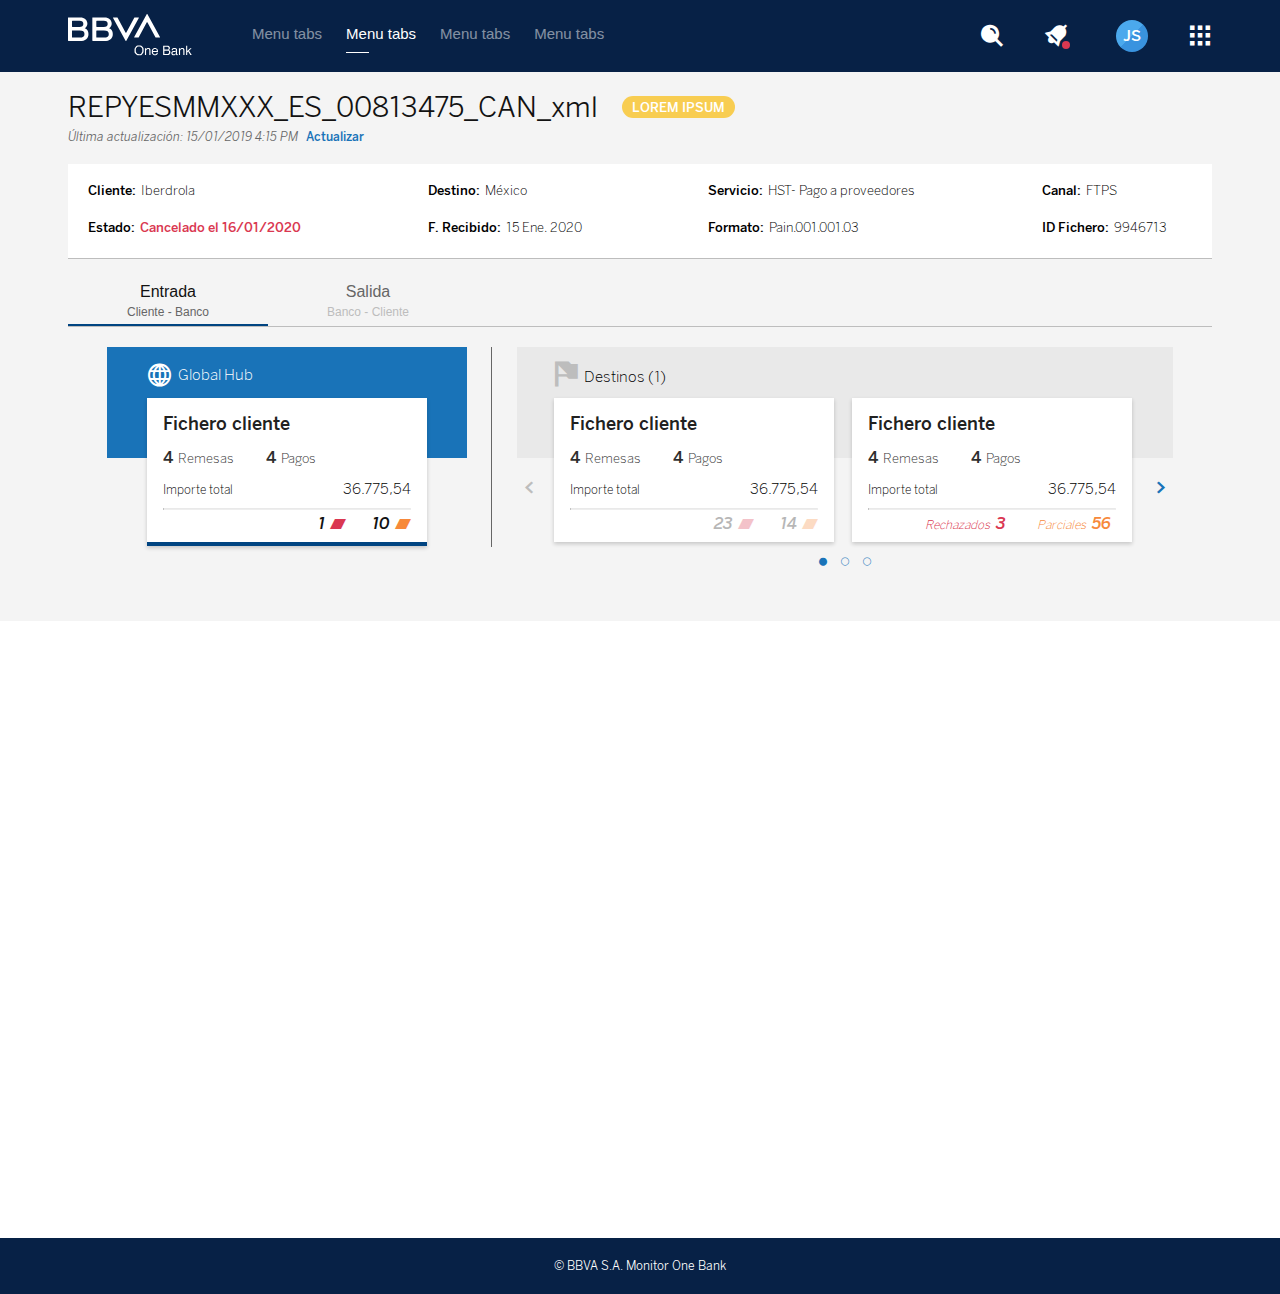
==== commit 2fd87703: "Included scss and pug to fix the interface according to Invision" ====
--- a/app_web/compiled/index.html
+++ b/app_web/compiled/index.html
@@ -171,7 +171,7 @@
               <div class="right-side">
                 <div class="navigation_arrow_prev"><i class="ico-back active"></i></div>
                 <div class="navigation_arrow_next"><i class="ico-next"></i></div>
-                <div class="file-cards_container">
+                <div class="file-cards_container--enabled">
                   <div class="filecard filecard--slide-case">
                     <div class="filecard_header--enabled">
                       <div class="file-title--enabled"><i class="ico-flag enabled"></i><span class="enabled">Destinos (1)</span></div>
@@ -239,10 +239,6 @@
                           <p>Importe total</p><span>36.775,54</span>
                         </div>
                         <hr>
-                        <div class="error-notifications">
-                          <div class="error-complete--rejected"><span class="literal"> Rechazados</span><span>3</span></div>
-                          <div class="error-partial--partials"><span class="literal">Parciales</span><span>56                        </span></div>
-                        </div>
                       </div>
                     </div>
                   </div>
--- a/app_web/compiled/css/imports.css
+++ b/app_web/compiled/css/imports.css
@@ -236,6 +236,8 @@
 }
 .c-title h1.font-24 {
   font-size: 24px;
+  word-wrap: break-word;
+  line-height: 30px;
 }
 
 /* END C-TITLE COMPONENT */
@@ -1880,81 +1882,123 @@
   position: relative;
   overflow: hidden;
   width: unset;
+  height: 230px;
 }
 .c-file-card .left-side.width-100,
 .c-file-card .right-side.width-100 {
   width: 100%;
 }
 .c-file-card .left-side .file-cards_container,
-.c-file-card .right-side .file-cards_container {
+.c-file-card .left-side .file-cards_container--enabled,
+.c-file-card .right-side .file-cards_container,
+.c-file-card .right-side .file-cards_container--enabled {
   max-width: 656px;
   display: flex;
   display: -webkit-flex;
   justify-content: space-between;
   -ms-flex-pack: justify;
   -webkit-justify-content: space-between;
+  background-color: var(--fifth);
+  transition: background 0.4s ease;
+  height: 111px;
 }
 .c-file-card .left-side .file-cards_container .filecard,
-.c-file-card .right-side .file-cards_container .filecard {
+.c-file-card .left-side .file-cards_container--enabled .filecard,
+.c-file-card .right-side .file-cards_container .filecard,
+.c-file-card .right-side .file-cards_container--enabled .filecard {
   width: 100%;
   min-width: 360px;
   height: 200px;
 }
 .c-file-card .left-side .file-cards_container .filecard.filecard--slide-case,
-.c-file-card .right-side .file-cards_container .filecard.filecard--slide-case {
+.c-file-card .left-side .file-cards_container--enabled .filecard.filecard--slide-case,
+.c-file-card .right-side .file-cards_container .filecard.filecard--slide-case,
+.c-file-card .right-side .file-cards_container--enabled .filecard.filecard--slide-case {
   min-width: 298px;
 }
+.c-file-card .left-side .file-cards_container .filecard.filecard--slide-case:nth-child(odd),
+.c-file-card .left-side .file-cards_container--enabled .filecard.filecard--slide-case:nth-child(odd),
+.c-file-card .right-side .file-cards_container .filecard.filecard--slide-case:nth-child(odd),
+.c-file-card .right-side .file-cards_container--enabled .filecard.filecard--slide-case:nth-child(odd) {
+  margin-left: 28px;
+}
+.c-file-card .left-side .file-cards_container .filecard.filecard--slide-case:nth-child(even),
+.c-file-card .left-side .file-cards_container--enabled .filecard.filecard--slide-case:nth-child(even),
+.c-file-card .right-side .file-cards_container .filecard.filecard--slide-case:nth-child(even),
+.c-file-card .right-side .file-cards_container--enabled .filecard.filecard--slide-case:nth-child(even) {
+  margin-right: 28px;
+}
 .c-file-card .left-side .file-cards_container .filecard .filecard_header,
-.c-file-card .right-side .file-cards_container .filecard .filecard_header {
+.c-file-card .left-side .file-cards_container--enabled .filecard .filecard_header,
+.c-file-card .right-side .file-cards_container .filecard .filecard_header,
+.c-file-card .right-side .file-cards_container--enabled .filecard .filecard_header {
   height: 95px;
   padding: 16px 0 0 40px;
-  background-color: var(--fifth);
-  transition: background 0.4s ease;
 }
 .c-file-card .left-side .file-cards_container .filecard .filecard_header .file-title,
-.c-file-card .right-side .file-cards_container .filecard .filecard_header .file-title {
+.c-file-card .left-side .file-cards_container--enabled .filecard .filecard_header .file-title,
+.c-file-card .right-side .file-cards_container .filecard .filecard_header .file-title,
+.c-file-card .right-side .file-cards_container--enabled .filecard .filecard_header .file-title {
   display: flex;
   display: -webkit-flex;
 }
 .c-file-card .left-side .file-cards_container .filecard .filecard_header .file-title .ico-globe,
 .c-file-card .left-side .file-cards_container .filecard .filecard_header .file-title .ico-flag,
+.c-file-card .left-side .file-cards_container--enabled .filecard .filecard_header .file-title .ico-globe,
+.c-file-card .left-side .file-cards_container--enabled .filecard .filecard_header .file-title .ico-flag,
 .c-file-card .right-side .file-cards_container .filecard .filecard_header .file-title .ico-globe,
-.c-file-card .right-side .file-cards_container .filecard .filecard_header .file-title .ico-flag {
+.c-file-card .right-side .file-cards_container .filecard .filecard_header .file-title .ico-flag,
+.c-file-card .right-side .file-cards_container--enabled .filecard .filecard_header .file-title .ico-globe,
+.c-file-card .right-side .file-cards_container--enabled .filecard .filecard_header .file-title .ico-flag {
   margin-right: 6px;
 }
 .c-file-card .left-side .file-cards_container .filecard .filecard_header .file-title .ico-globe:before,
 .c-file-card .left-side .file-cards_container .filecard .filecard_header .file-title .ico-flag:before,
+.c-file-card .left-side .file-cards_container--enabled .filecard .filecard_header .file-title .ico-globe:before,
+.c-file-card .left-side .file-cards_container--enabled .filecard .filecard_header .file-title .ico-flag:before,
 .c-file-card .right-side .file-cards_container .filecard .filecard_header .file-title .ico-globe:before,
-.c-file-card .right-side .file-cards_container .filecard .filecard_header .file-title .ico-flag:before {
+.c-file-card .right-side .file-cards_container .filecard .filecard_header .file-title .ico-flag:before,
+.c-file-card .right-side .file-cards_container--enabled .filecard .filecard_header .file-title .ico-globe:before,
+.c-file-card .right-side .file-cards_container--enabled .filecard .filecard_header .file-title .ico-flag:before {
   color: var(--first);
   font-size: 25px;
 }
 .c-file-card .left-side .file-cards_container .filecard .filecard_header .file-title .ico-globe.active:before,
 .c-file-card .left-side .file-cards_container .filecard .filecard_header .file-title .ico-flag.active:before,
+.c-file-card .left-side .file-cards_container--enabled .filecard .filecard_header .file-title .ico-globe.active:before,
+.c-file-card .left-side .file-cards_container--enabled .filecard .filecard_header .file-title .ico-flag.active:before,
 .c-file-card .right-side .file-cards_container .filecard .filecard_header .file-title .ico-globe.active:before,
-.c-file-card .right-side .file-cards_container .filecard .filecard_header .file-title .ico-flag.active:before {
+.c-file-card .right-side .file-cards_container .filecard .filecard_header .file-title .ico-flag.active:before,
+.c-file-card .right-side .file-cards_container--enabled .filecard .filecard_header .file-title .ico-globe.active:before,
+.c-file-card .right-side .file-cards_container--enabled .filecard .filecard_header .file-title .ico-flag.active:before {
   color: var(--fourth);
 }
 .c-file-card .left-side .file-cards_container .filecard .filecard_header .file-title span,
-.c-file-card .right-side .file-cards_container .filecard .filecard_header .file-title span {
+.c-file-card .left-side .file-cards_container--enabled .filecard .filecard_header .file-title span,
+.c-file-card .right-side .file-cards_container .filecard .filecard_header .file-title span,
+.c-file-card .right-side .file-cards_container--enabled .filecard .filecard_header .file-title span {
   color: var(--first);
   font-family: "Benton Sans Light BBVA";
   font-size: 15px;
   line-height: 24px;
 }
 .c-file-card .left-side .file-cards_container .filecard .filecard_header .file-title span.active,
-.c-file-card .right-side .file-cards_container .filecard .filecard_header .file-title span.active {
+.c-file-card .left-side .file-cards_container--enabled .filecard .filecard_header .file-title span.active,
+.c-file-card .right-side .file-cards_container .filecard .filecard_header .file-title span.active,
+.c-file-card .right-side .file-cards_container--enabled .filecard .filecard_header .file-title span.active {
   color: var(--data-first);
 }
 .c-file-card .left-side .file-cards_container .filecard .filecard_header--enabled,
-.c-file-card .right-side .file-cards_container .filecard .filecard_header--enabled {
+.c-file-card .left-side .file-cards_container--enabled .filecard .filecard_header--enabled,
+.c-file-card .right-side .file-cards_container .filecard .filecard_header--enabled,
+.c-file-card .right-side .file-cards_container--enabled .filecard .filecard_header--enabled {
   height: 95px;
-  padding: 16px 0 0 25px;
-  background-color: var(--sixth);
-  transition: background 0.4s ease;
+  padding: 16px 0 0 10px;
 }
 .c-file-card .left-side .file-cards_container .filecard .filecard_header--enabled .file-title--enabled,
-.c-file-card .right-side .file-cards_container .filecard .filecard_header--enabled .file-title--enabled {
+.c-file-card .left-side .file-cards_container--enabled .filecard .filecard_header--enabled .file-title--enabled,
+.c-file-card .right-side .file-cards_container .filecard .filecard_header--enabled .file-title--enabled,
+.c-file-card .right-side .file-cards_container--enabled .filecard .filecard_header--enabled .file-title--enabled {
   display: flex;
   display: -webkit-flex;
   align-items: center;
@@ -1963,25 +2007,37 @@
 }
 .c-file-card .left-side .file-cards_container .filecard .filecard_header--enabled .file-title--enabled .ico-globe,
 .c-file-card .left-side .file-cards_container .filecard .filecard_header--enabled .file-title--enabled .ico-flag,
+.c-file-card .left-side .file-cards_container--enabled .filecard .filecard_header--enabled .file-title--enabled .ico-globe,
+.c-file-card .left-side .file-cards_container--enabled .filecard .filecard_header--enabled .file-title--enabled .ico-flag,
 .c-file-card .right-side .file-cards_container .filecard .filecard_header--enabled .file-title--enabled .ico-globe,
-.c-file-card .right-side .file-cards_container .filecard .filecard_header--enabled .file-title--enabled .ico-flag {
+.c-file-card .right-side .file-cards_container .filecard .filecard_header--enabled .file-title--enabled .ico-flag,
+.c-file-card .right-side .file-cards_container--enabled .filecard .filecard_header--enabled .file-title--enabled .ico-globe,
+.c-file-card .right-side .file-cards_container--enabled .filecard .filecard_header--enabled .file-title--enabled .ico-flag {
   margin-right: 6px;
 }
 .c-file-card .left-side .file-cards_container .filecard .filecard_header--enabled .file-title--enabled .ico-globe.enabled:before,
 .c-file-card .left-side .file-cards_container .filecard .filecard_header--enabled .file-title--enabled .ico-flag.enabled:before,
+.c-file-card .left-side .file-cards_container--enabled .filecard .filecard_header--enabled .file-title--enabled .ico-globe.enabled:before,
+.c-file-card .left-side .file-cards_container--enabled .filecard .filecard_header--enabled .file-title--enabled .ico-flag.enabled:before,
 .c-file-card .right-side .file-cards_container .filecard .filecard_header--enabled .file-title--enabled .ico-globe.enabled:before,
-.c-file-card .right-side .file-cards_container .filecard .filecard_header--enabled .file-title--enabled .ico-flag.enabled:before {
+.c-file-card .right-side .file-cards_container .filecard .filecard_header--enabled .file-title--enabled .ico-flag.enabled:before,
+.c-file-card .right-side .file-cards_container--enabled .filecard .filecard_header--enabled .file-title--enabled .ico-globe.enabled:before,
+.c-file-card .right-side .file-cards_container--enabled .filecard .filecard_header--enabled .file-title--enabled .ico-flag.enabled:before {
   color: var(--fourth);
   font-size: 25px;
 }
 .c-file-card .left-side .file-cards_container .filecard .filecard_header--enabled .file-title--enabled .enabled,
-.c-file-card .right-side .file-cards_container .filecard .filecard_header--enabled .file-title--enabled .enabled {
+.c-file-card .left-side .file-cards_container--enabled .filecard .filecard_header--enabled .file-title--enabled .enabled,
+.c-file-card .right-side .file-cards_container .filecard .filecard_header--enabled .file-title--enabled .enabled,
+.c-file-card .right-side .file-cards_container--enabled .filecard .filecard_header--enabled .file-title--enabled .enabled {
   font-family: "Benton Sans Light BBVA";
   font-size: 15px;
   line-height: 24px;
 }
 .c-file-card .left-side .file-cards_container .filecard .filecard_body,
-.c-file-card .right-side .file-cards_container .filecard .filecard_body {
+.c-file-card .left-side .file-cards_container--enabled .filecard .filecard_body,
+.c-file-card .right-side .file-cards_container .filecard .filecard_body,
+.c-file-card .right-side .file-cards_container--enabled .filecard .filecard_body {
   position: relative;
   top: -60px;
   display: flex;
@@ -1991,7 +2047,9 @@
   -webkit-justify-content: center;
 }
 .c-file-card .left-side .file-cards_container .filecard .filecard_body .file-client,
-.c-file-card .right-side .file-cards_container .filecard .filecard_body .file-client {
+.c-file-card .left-side .file-cards_container--enabled .filecard .filecard_body .file-client,
+.c-file-card .right-side .file-cards_container .filecard .filecard_body .file-client,
+.c-file-card .right-side .file-cards_container--enabled .filecard .filecard_body .file-client {
   height: auto;
   min-height: 116px;
   width: 280px;
@@ -2004,14 +2062,18 @@
   transition: border 0.1s ease;
 }
 .c-file-card .left-side .file-cards_container .filecard .filecard_body .file-client--disabled,
-.c-file-card .right-side .file-cards_container .filecard .filecard_body .file-client--disabled {
+.c-file-card .left-side .file-cards_container--enabled .filecard .filecard_body .file-client--disabled,
+.c-file-card .right-side .file-cards_container .filecard .filecard_body .file-client--disabled,
+.c-file-card .right-side .file-cards_container--enabled .filecard .filecard_body .file-client--disabled {
   height: 140px;
   width: 280px;
   background-color: var(--first);
   box-shadow: 0 1px 2px 0 rgba(18, 18, 18, 0.2);
 }
 .c-file-card .left-side .file-cards_container .filecard .filecard_body .file-client .title-card,
-.c-file-card .right-side .file-cards_container .filecard .filecard_body .file-client .title-card {
+.c-file-card .left-side .file-cards_container--enabled .filecard .filecard_body .file-client .title-card,
+.c-file-card .right-side .file-cards_container .filecard .filecard_body .file-client .title-card,
+.c-file-card .right-side .file-cards_container--enabled .filecard .filecard_body .file-client .title-card {
   color: var(--seventh);
   font-family: "Benton Sans Medium BBVA";
   font-size: 18px;
@@ -2019,12 +2081,16 @@
   margin-bottom: 12px;
 }
 .c-file-card .left-side .file-cards_container .filecard .filecard_body .file-client .inline-flex,
-.c-file-card .right-side .file-cards_container .filecard .filecard_body .file-client .inline-flex {
+.c-file-card .left-side .file-cards_container--enabled .filecard .filecard_body .file-client .inline-flex,
+.c-file-card .right-side .file-cards_container .filecard .filecard_body .file-client .inline-flex,
+.c-file-card .right-side .file-cards_container--enabled .filecard .filecard_body .file-client .inline-flex {
   width: 40%;
   margin-bottom: 10px;
 }
 .c-file-card .left-side .file-cards_container .filecard .filecard_body .file-client .inline-flex .data-label,
-.c-file-card .right-side .file-cards_container .filecard .filecard_body .file-client .inline-flex .data-label {
+.c-file-card .left-side .file-cards_container--enabled .filecard .filecard_body .file-client .inline-flex .data-label,
+.c-file-card .right-side .file-cards_container .filecard .filecard_body .file-client .inline-flex .data-label,
+.c-file-card .right-side .file-cards_container--enabled .filecard .filecard_body .file-client .inline-flex .data-label {
   opacity: 0.82;
   color: #000000;
   font-family: "Benton Sans Medium BBVA";
@@ -2032,7 +2098,9 @@
   line-height: 23px;
 }
 .c-file-card .left-side .file-cards_container .filecard .filecard_body .file-client .inline-flex .data-label span,
-.c-file-card .right-side .file-cards_container .filecard .filecard_body .file-client .inline-flex .data-label span {
+.c-file-card .left-side .file-cards_container--enabled .filecard .filecard_body .file-client .inline-flex .data-label span,
+.c-file-card .right-side .file-cards_container .filecard .filecard_body .file-client .inline-flex .data-label span,
+.c-file-card .right-side .file-cards_container--enabled .filecard .filecard_body .file-client .inline-flex .data-label span {
   color: #000000;
   font-family: "Benton Sans Light BBVA";
   font-size: 13px;
@@ -2040,7 +2108,9 @@
   margin-left: 5px;
 }
 .c-file-card .left-side .file-cards_container .filecard .filecard_body .file-client .total-import,
-.c-file-card .right-side .file-cards_container .filecard .filecard_body .file-client .total-import {
+.c-file-card .left-side .file-cards_container--enabled .filecard .filecard_body .file-client .total-import,
+.c-file-card .right-side .file-cards_container .filecard .filecard_body .file-client .total-import,
+.c-file-card .right-side .file-cards_container--enabled .filecard .filecard_body .file-client .total-import {
   display: flex;
   display: -webkit-flex;
   justify-content: space-between;
@@ -2051,27 +2121,35 @@
   -webkit-align-items: center;
 }
 .c-file-card .left-side .file-cards_container .filecard .filecard_body .file-client .total-import p,
-.c-file-card .right-side .file-cards_container .filecard .filecard_body .file-client .total-import p {
+.c-file-card .left-side .file-cards_container--enabled .filecard .filecard_body .file-client .total-import p,
+.c-file-card .right-side .file-cards_container .filecard .filecard_body .file-client .total-import p,
+.c-file-card .right-side .file-cards_container--enabled .filecard .filecard_body .file-client .total-import p {
   color: #000000;
   font-family: "Benton Sans Light BBVA";
   font-size: 12px;
   line-height: 14px;
 }
 .c-file-card .left-side .file-cards_container .filecard .filecard_body .file-client .total-import span,
-.c-file-card .right-side .file-cards_container .filecard .filecard_body .file-client .total-import span {
+.c-file-card .left-side .file-cards_container--enabled .filecard .filecard_body .file-client .total-import span,
+.c-file-card .right-side .file-cards_container .filecard .filecard_body .file-client .total-import span,
+.c-file-card .right-side .file-cards_container--enabled .filecard .filecard_body .file-client .total-import span {
   color: #000000;
   font-family: "Benton Sans Light BBVA";
   font-size: 15px;
   line-height: 21px;
 }
 .c-file-card .left-side .file-cards_container .filecard .filecard_body .file-client hr,
-.c-file-card .right-side .file-cards_container .filecard .filecard_body .file-client hr {
+.c-file-card .left-side .file-cards_container--enabled .filecard .filecard_body .file-client hr,
+.c-file-card .right-side .file-cards_container .filecard .filecard_body .file-client hr,
+.c-file-card .right-side .file-cards_container--enabled .filecard .filecard_body .file-client hr {
   border-top: 1px solid var(--sixth);
   -webkit-margin-after: 0.4em;
           margin-block-end: 0.4em;
 }
 .c-file-card .left-side .file-cards_container .filecard .filecard_body .file-client .error-notifications,
-.c-file-card .right-side .file-cards_container .filecard .filecard_body .file-client .error-notifications {
+.c-file-card .left-side .file-cards_container--enabled .filecard .filecard_body .file-client .error-notifications,
+.c-file-card .right-side .file-cards_container .filecard .filecard_body .file-client .error-notifications,
+.c-file-card .right-side .file-cards_container--enabled .filecard .filecard_body .file-client .error-notifications {
   display: flex;
   display: -webkit-flex;
   justify-content: flex-end;
@@ -2080,8 +2158,12 @@
 }
 .c-file-card .left-side .file-cards_container .filecard .filecard_body .file-client .error-notifications .error-complete,
 .c-file-card .left-side .file-cards_container .filecard .filecard_body .file-client .error-notifications .error-partial,
+.c-file-card .left-side .file-cards_container--enabled .filecard .filecard_body .file-client .error-notifications .error-complete,
+.c-file-card .left-side .file-cards_container--enabled .filecard .filecard_body .file-client .error-notifications .error-partial,
 .c-file-card .right-side .file-cards_container .filecard .filecard_body .file-client .error-notifications .error-complete,
-.c-file-card .right-side .file-cards_container .filecard .filecard_body .file-client .error-notifications .error-partial {
+.c-file-card .right-side .file-cards_container .filecard .filecard_body .file-client .error-notifications .error-partial,
+.c-file-card .right-side .file-cards_container--enabled .filecard .filecard_body .file-client .error-notifications .error-complete,
+.c-file-card .right-side .file-cards_container--enabled .filecard .filecard_body .file-client .error-notifications .error-partial {
   display: flex;
   display: -webkit-flex;
   align-items: flex-end;
@@ -2090,23 +2172,33 @@
 }
 .c-file-card .left-side .file-cards_container .filecard .filecard_body .file-client .error-notifications .error-complete.opacity-30,
 .c-file-card .left-side .file-cards_container .filecard .filecard_body .file-client .error-notifications .error-partial.opacity-30,
+.c-file-card .left-side .file-cards_container--enabled .filecard .filecard_body .file-client .error-notifications .error-complete.opacity-30,
+.c-file-card .left-side .file-cards_container--enabled .filecard .filecard_body .file-client .error-notifications .error-partial.opacity-30,
 .c-file-card .right-side .file-cards_container .filecard .filecard_body .file-client .error-notifications .error-complete.opacity-30,
-.c-file-card .right-side .file-cards_container .filecard .filecard_body .file-client .error-notifications .error-partial.opacity-30 {
+.c-file-card .right-side .file-cards_container .filecard .filecard_body .file-client .error-notifications .error-partial.opacity-30,
+.c-file-card .right-side .file-cards_container--enabled .filecard .filecard_body .file-client .error-notifications .error-complete.opacity-30,
+.c-file-card .right-side .file-cards_container--enabled .filecard .filecard_body .file-client .error-notifications .error-partial.opacity-30 {
   opacity: 0.3;
 }
 .c-file-card .left-side .file-cards_container .filecard .filecard_body .file-client .error-notifications .error-complete span,
-.c-file-card .right-side .file-cards_container .filecard .filecard_body .file-client .error-notifications .error-complete span {
+.c-file-card .left-side .file-cards_container--enabled .filecard .filecard_body .file-client .error-notifications .error-complete span,
+.c-file-card .right-side .file-cards_container .filecard .filecard_body .file-client .error-notifications .error-complete span,
+.c-file-card .right-side .file-cards_container--enabled .filecard .filecard_body .file-client .error-notifications .error-complete span {
   color: var(--data-first);
   font-family: "Benton Sans MediumItalic BBVA";
   font-size: 16px;
   margin-right: 5px;
 }
 .c-file-card .left-side .file-cards_container .filecard .filecard_body .file-client .error-notifications .error-complete--rejected.opacity-30,
-.c-file-card .right-side .file-cards_container .filecard .filecard_body .file-client .error-notifications .error-complete--rejected.opacity-30 {
+.c-file-card .left-side .file-cards_container--enabled .filecard .filecard_body .file-client .error-notifications .error-complete--rejected.opacity-30,
+.c-file-card .right-side .file-cards_container .filecard .filecard_body .file-client .error-notifications .error-complete--rejected.opacity-30,
+.c-file-card .right-side .file-cards_container--enabled .filecard .filecard_body .file-client .error-notifications .error-complete--rejected.opacity-30 {
   opacity: 0.3;
 }
 .c-file-card .left-side .file-cards_container .filecard .filecard_body .file-client .error-notifications .error-complete--rejected span,
-.c-file-card .right-side .file-cards_container .filecard .filecard_body .file-client .error-notifications .error-complete--rejected span {
+.c-file-card .left-side .file-cards_container--enabled .filecard .filecard_body .file-client .error-notifications .error-complete--rejected span,
+.c-file-card .right-side .file-cards_container .filecard .filecard_body .file-client .error-notifications .error-complete--rejected span,
+.c-file-card .right-side .file-cards_container--enabled .filecard .filecard_body .file-client .error-notifications .error-complete--rejected span {
   color: var(--data-first);
   font-family: "Benton Sans MediumItalic BBVA";
   font-size: 16px;
@@ -2114,44 +2206,63 @@
   color: var(--status-error);
 }
 .c-file-card .left-side .file-cards_container .filecard .filecard_body .file-client .error-notifications .error-complete--rejected span.literal,
-.c-file-card .right-side .file-cards_container .filecard .filecard_body .file-client .error-notifications .error-complete--rejected span.literal {
+.c-file-card .left-side .file-cards_container--enabled .filecard .filecard_body .file-client .error-notifications .error-complete--rejected span.literal,
+.c-file-card .right-side .file-cards_container .filecard .filecard_body .file-client .error-notifications .error-complete--rejected span.literal,
+.c-file-card .right-side .file-cards_container--enabled .filecard .filecard_body .file-client .error-notifications .error-complete--rejected span.literal {
   font-family: "Benton Sans Light BBVA";
   font-size: 12px;
   font-style: italic;
   margin-right: 6px;
 }
 .c-file-card .left-side .file-cards_container .filecard .filecard_body .file-client .error-notifications .error-partial,
-.c-file-card .right-side .file-cards_container .filecard .filecard_body .file-client .error-notifications .error-partial {
+.c-file-card .left-side .file-cards_container--enabled .filecard .filecard_body .file-client .error-notifications .error-partial,
+.c-file-card .right-side .file-cards_container .filecard .filecard_body .file-client .error-notifications .error-partial,
+.c-file-card .right-side .file-cards_container--enabled .filecard .filecard_body .file-client .error-notifications .error-partial {
   margin-left: 26px;
 }
 .c-file-card .left-side .file-cards_container .filecard .filecard_body .file-client .error-notifications .error-partial span,
-.c-file-card .right-side .file-cards_container .filecard .filecard_body .file-client .error-notifications .error-partial span {
+.c-file-card .left-side .file-cards_container--enabled .filecard .filecard_body .file-client .error-notifications .error-partial span,
+.c-file-card .right-side .file-cards_container .filecard .filecard_body .file-client .error-notifications .error-partial span,
+.c-file-card .right-side .file-cards_container--enabled .filecard .filecard_body .file-client .error-notifications .error-partial span {
   color: var(--data-first);
   font-family: "Benton Sans MediumItalic BBVA";
   font-size: 16px;
   margin-right: 5px;
 }
 .c-file-card .left-side .file-cards_container .filecard .filecard_body .file-client .error-notifications .error-partial--partials,
-.c-file-card .right-side .file-cards_container .filecard .filecard_body .file-client .error-notifications .error-partial--partials {
+.c-file-card .left-side .file-cards_container--enabled .filecard .filecard_body .file-client .error-notifications .error-partial--partials,
+.c-file-card .right-side .file-cards_container .filecard .filecard_body .file-client .error-notifications .error-partial--partials,
+.c-file-card .right-side .file-cards_container--enabled .filecard .filecard_body .file-client .error-notifications .error-partial--partials {
   margin-left: 26px;
 }
 .c-file-card .left-side .file-cards_container .filecard .filecard_body .file-client .error-notifications .error-partial--partials.opacity-30,
-.c-file-card .right-side .file-cards_container .filecard .filecard_body .file-client .error-notifications .error-partial--partials.opacity-30 {
+.c-file-card .left-side .file-cards_container--enabled .filecard .filecard_body .file-client .error-notifications .error-partial--partials.opacity-30,
+.c-file-card .right-side .file-cards_container .filecard .filecard_body .file-client .error-notifications .error-partial--partials.opacity-30,
+.c-file-card .right-side .file-cards_container--enabled .filecard .filecard_body .file-client .error-notifications .error-partial--partials.opacity-30 {
   opacity: 0.3;
 }
 .c-file-card .left-side .file-cards_container .filecard .filecard_body .file-client .error-notifications .error-partial--partials span,
-.c-file-card .right-side .file-cards_container .filecard .filecard_body .file-client .error-notifications .error-partial--partials span {
+.c-file-card .left-side .file-cards_container--enabled .filecard .filecard_body .file-client .error-notifications .error-partial--partials span,
+.c-file-card .right-side .file-cards_container .filecard .filecard_body .file-client .error-notifications .error-partial--partials span,
+.c-file-card .right-side .file-cards_container--enabled .filecard .filecard_body .file-client .error-notifications .error-partial--partials span {
   font-family: "Benton Sans MediumItalic BBVA";
   font-size: 16px;
   margin-right: 5px;
   color: var(--text-partial);
 }
 .c-file-card .left-side .file-cards_container .filecard .filecard_body .file-client .error-notifications .error-partial--partials span.literal,
-.c-file-card .right-side .file-cards_container .filecard .filecard_body .file-client .error-notifications .error-partial--partials span.literal {
+.c-file-card .left-side .file-cards_container--enabled .filecard .filecard_body .file-client .error-notifications .error-partial--partials span.literal,
+.c-file-card .right-side .file-cards_container .filecard .filecard_body .file-client .error-notifications .error-partial--partials span.literal,
+.c-file-card .right-side .file-cards_container--enabled .filecard .filecard_body .file-client .error-notifications .error-partial--partials span.literal {
   font-family: "Benton Sans Light BBVA";
   font-size: 12px;
   font-style: italic;
   margin-right: 6px;
+}
+.c-file-card .left-side .file-cards_container--enabled,
+.c-file-card .right-side .file-cards_container--enabled {
+  background-color: var(--sixth);
+  transition: background 0.4s ease;
 }
 .c-file-card .left-side .navigation_arrow_prev,
 .c-file-card .right-side .navigation_arrow_prev {
@@ -2194,6 +2305,8 @@
   display: flex;
   display: -webkit-flex;
   font-size: 8px;
+  position: relative;
+  top: 86px;
 }
 .c-file-card .left-side .navigation_dots .dots,
 .c-file-card .right-side .navigation_dots .dots {
@@ -4507,7 +4620,7 @@
   box-shadow: 0px 0px 4px 0 rgba(0, 0, 0, 0.04);
   display: inline-flex;
 }
-.c-header-accordion-country .fuller {
+.c-header-accordion-country .filler {
   width: 57px;
 }
 .c-header-accordion-country span {
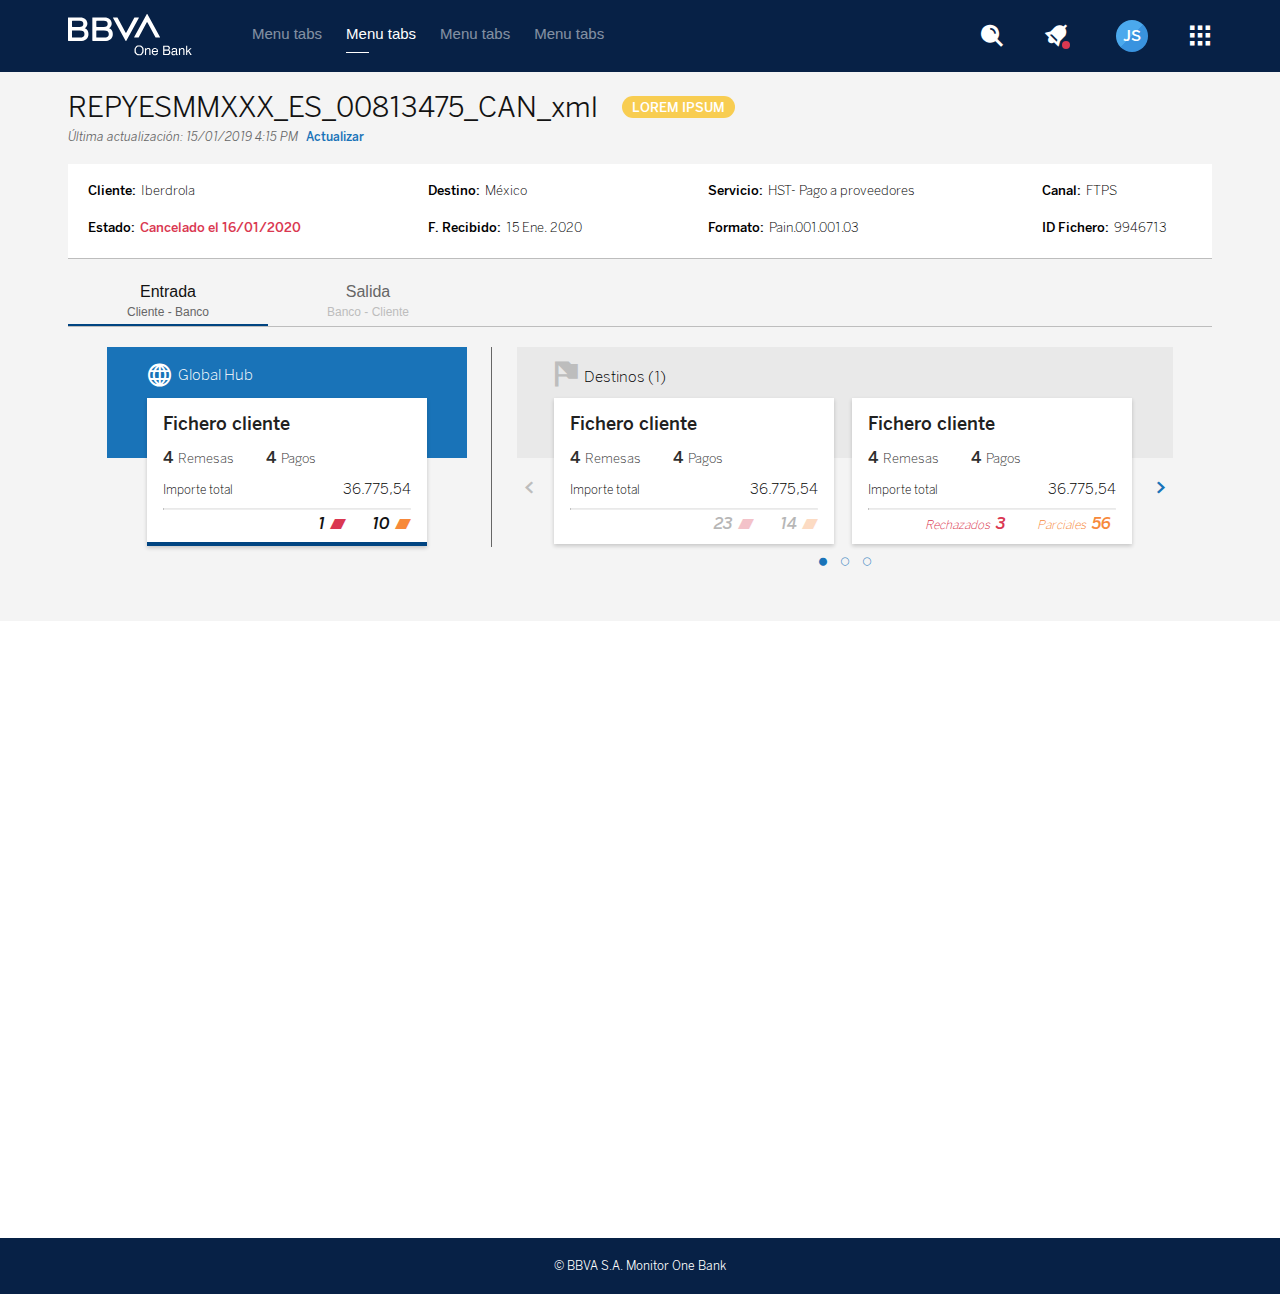
==== commit 1cf0f2ef: "c-filecard and c-spinner adjust" ====
--- a/app_web/compiled/index.html
+++ b/app_web/compiled/index.html
@@ -173,7 +173,7 @@
                 <div class="navigation_arrow_next"><i class="ico-next"></i></div>
                 <div class="file-cards_container--enabled">
                   <div class="filecard filecard--slide-case">
-                    <div class="filecard_header--enabled">
+                    <div class="filecard_header--multiple">
                       <div class="file-title--enabled"><i class="ico-flag enabled"></i><span class="enabled">Destinos (1)</span></div>
                     </div>
                     <div class="filecard_body">
@@ -193,7 +193,7 @@
                     </div>
                   </div>
                   <div class="filecard filecard--slide-case">
-                    <div class="filecard_header--enabled"></div>
+                    <div class="filecard_header--multiple"></div>
                     <div class="filecard_body">
                       <div class="file-client border-bottom-none">
                         <p class="title-card">Fichero cliente</p>
@@ -211,7 +211,7 @@
                     </div>
                   </div>
                   <div class="filecard filecard--slide-case">
-                    <div class="filecard_header--enabled"></div>
+                    <div class="filecard_header--multiple"></div>
                     <div class="filecard_body">
                       <div class="file-client border-bottom-none">
                         <p class="title-card">Fichero cliente</p>
@@ -229,7 +229,7 @@
                     </div>
                   </div>
                   <div class="filecard filecard--slide-case">
-                    <div class="filecard_header--enabled"></div>
+                    <div class="filecard_header--multiple"></div>
                     <div class="filecard_body">
                       <div class="file-client border-bottom-none">
                         <p class="title-card">Fichero cliente</p>
--- a/app_web/compiled/css/imports.css
+++ b/app_web/compiled/css/imports.css
@@ -1988,51 +1988,143 @@
 .c-file-card .right-side .file-cards_container--enabled .filecard .filecard_header .file-title span.active {
   color: var(--data-first);
 }
-.c-file-card .left-side .file-cards_container .filecard .filecard_header--enabled,
-.c-file-card .left-side .file-cards_container--enabled .filecard .filecard_header--enabled,
-.c-file-card .right-side .file-cards_container .filecard .filecard_header--enabled,
-.c-file-card .right-side .file-cards_container--enabled .filecard .filecard_header--enabled {
-  height: 95px;
-  padding: 16px 0 0 10px;
-}
-.c-file-card .left-side .file-cards_container .filecard .filecard_header--enabled .file-title--enabled,
-.c-file-card .left-side .file-cards_container--enabled .filecard .filecard_header--enabled .file-title--enabled,
-.c-file-card .right-side .file-cards_container .filecard .filecard_header--enabled .file-title--enabled,
-.c-file-card .right-side .file-cards_container--enabled .filecard .filecard_header--enabled .file-title--enabled {
-  display: flex;
-  display: -webkit-flex;
-  align-items: center;
-  -ms-flex-align: center;
-  -webkit-align-items: center;
-}
-.c-file-card .left-side .file-cards_container .filecard .filecard_header--enabled .file-title--enabled .ico-globe,
-.c-file-card .left-side .file-cards_container .filecard .filecard_header--enabled .file-title--enabled .ico-flag,
-.c-file-card .left-side .file-cards_container--enabled .filecard .filecard_header--enabled .file-title--enabled .ico-globe,
-.c-file-card .left-side .file-cards_container--enabled .filecard .filecard_header--enabled .file-title--enabled .ico-flag,
-.c-file-card .right-side .file-cards_container .filecard .filecard_header--enabled .file-title--enabled .ico-globe,
-.c-file-card .right-side .file-cards_container .filecard .filecard_header--enabled .file-title--enabled .ico-flag,
-.c-file-card .right-side .file-cards_container--enabled .filecard .filecard_header--enabled .file-title--enabled .ico-globe,
-.c-file-card .right-side .file-cards_container--enabled .filecard .filecard_header--enabled .file-title--enabled .ico-flag {
+.c-file-card .left-side .file-cards_container .filecard .filecard_header .file-title--enabled,
+.c-file-card .left-side .file-cards_container--enabled .filecard .filecard_header .file-title--enabled,
+.c-file-card .right-side .file-cards_container .filecard .filecard_header .file-title--enabled,
+.c-file-card .right-side .file-cards_container--enabled .filecard .filecard_header .file-title--enabled {
+  display: flex;
+  display: -webkit-flex;
+  align-items: center;
+  -ms-flex-align: center;
+  -webkit-align-items: center;
+}
+.c-file-card .left-side .file-cards_container .filecard .filecard_header .file-title--enabled .ico-globe,
+.c-file-card .left-side .file-cards_container .filecard .filecard_header .file-title--enabled .ico-flag,
+.c-file-card .left-side .file-cards_container--enabled .filecard .filecard_header .file-title--enabled .ico-globe,
+.c-file-card .left-side .file-cards_container--enabled .filecard .filecard_header .file-title--enabled .ico-flag,
+.c-file-card .right-side .file-cards_container .filecard .filecard_header .file-title--enabled .ico-globe,
+.c-file-card .right-side .file-cards_container .filecard .filecard_header .file-title--enabled .ico-flag,
+.c-file-card .right-side .file-cards_container--enabled .filecard .filecard_header .file-title--enabled .ico-globe,
+.c-file-card .right-side .file-cards_container--enabled .filecard .filecard_header .file-title--enabled .ico-flag {
   margin-right: 6px;
 }
-.c-file-card .left-side .file-cards_container .filecard .filecard_header--enabled .file-title--enabled .ico-globe.enabled:before,
-.c-file-card .left-side .file-cards_container .filecard .filecard_header--enabled .file-title--enabled .ico-flag.enabled:before,
-.c-file-card .left-side .file-cards_container--enabled .filecard .filecard_header--enabled .file-title--enabled .ico-globe.enabled:before,
-.c-file-card .left-side .file-cards_container--enabled .filecard .filecard_header--enabled .file-title--enabled .ico-flag.enabled:before,
-.c-file-card .right-side .file-cards_container .filecard .filecard_header--enabled .file-title--enabled .ico-globe.enabled:before,
-.c-file-card .right-side .file-cards_container .filecard .filecard_header--enabled .file-title--enabled .ico-flag.enabled:before,
-.c-file-card .right-side .file-cards_container--enabled .filecard .filecard_header--enabled .file-title--enabled .ico-globe.enabled:before,
-.c-file-card .right-side .file-cards_container--enabled .filecard .filecard_header--enabled .file-title--enabled .ico-flag.enabled:before {
+.c-file-card .left-side .file-cards_container .filecard .filecard_header .file-title--enabled .ico-globe.enabled:before,
+.c-file-card .left-side .file-cards_container .filecard .filecard_header .file-title--enabled .ico-flag.enabled:before,
+.c-file-card .left-side .file-cards_container--enabled .filecard .filecard_header .file-title--enabled .ico-globe.enabled:before,
+.c-file-card .left-side .file-cards_container--enabled .filecard .filecard_header .file-title--enabled .ico-flag.enabled:before,
+.c-file-card .right-side .file-cards_container .filecard .filecard_header .file-title--enabled .ico-globe.enabled:before,
+.c-file-card .right-side .file-cards_container .filecard .filecard_header .file-title--enabled .ico-flag.enabled:before,
+.c-file-card .right-side .file-cards_container--enabled .filecard .filecard_header .file-title--enabled .ico-globe.enabled:before,
+.c-file-card .right-side .file-cards_container--enabled .filecard .filecard_header .file-title--enabled .ico-flag.enabled:before {
   color: var(--fourth);
   font-size: 25px;
 }
-.c-file-card .left-side .file-cards_container .filecard .filecard_header--enabled .file-title--enabled .enabled,
-.c-file-card .left-side .file-cards_container--enabled .filecard .filecard_header--enabled .file-title--enabled .enabled,
-.c-file-card .right-side .file-cards_container .filecard .filecard_header--enabled .file-title--enabled .enabled,
-.c-file-card .right-side .file-cards_container--enabled .filecard .filecard_header--enabled .file-title--enabled .enabled {
+.c-file-card .left-side .file-cards_container .filecard .filecard_header .file-title--enabled .enabled,
+.c-file-card .left-side .file-cards_container--enabled .filecard .filecard_header .file-title--enabled .enabled,
+.c-file-card .right-side .file-cards_container .filecard .filecard_header .file-title--enabled .enabled,
+.c-file-card .right-side .file-cards_container--enabled .filecard .filecard_header .file-title--enabled .enabled {
   font-family: "Benton Sans Light BBVA";
   font-size: 15px;
   line-height: 24px;
+}
+.c-file-card .left-side .file-cards_container .filecard .filecard_header--multiple,
+.c-file-card .left-side .file-cards_container--enabled .filecard .filecard_header--multiple,
+.c-file-card .right-side .file-cards_container .filecard .filecard_header--multiple,
+.c-file-card .right-side .file-cards_container--enabled .filecard .filecard_header--multiple {
+  height: 95px;
+  padding: 16px 0 0 10px;
+}
+.c-file-card .left-side .file-cards_container .filecard .filecard_header--multiple .file-title--enabled,
+.c-file-card .left-side .file-cards_container--enabled .filecard .filecard_header--multiple .file-title--enabled,
+.c-file-card .right-side .file-cards_container .filecard .filecard_header--multiple .file-title--enabled,
+.c-file-card .right-side .file-cards_container--enabled .filecard .filecard_header--multiple .file-title--enabled {
+  display: flex;
+  display: -webkit-flex;
+  align-items: center;
+  -ms-flex-align: center;
+  -webkit-align-items: center;
+}
+.c-file-card .left-side .file-cards_container .filecard .filecard_header--multiple .file-title--enabled .ico-globe,
+.c-file-card .left-side .file-cards_container .filecard .filecard_header--multiple .file-title--enabled .ico-flag,
+.c-file-card .left-side .file-cards_container--enabled .filecard .filecard_header--multiple .file-title--enabled .ico-globe,
+.c-file-card .left-side .file-cards_container--enabled .filecard .filecard_header--multiple .file-title--enabled .ico-flag,
+.c-file-card .right-side .file-cards_container .filecard .filecard_header--multiple .file-title--enabled .ico-globe,
+.c-file-card .right-side .file-cards_container .filecard .filecard_header--multiple .file-title--enabled .ico-flag,
+.c-file-card .right-side .file-cards_container--enabled .filecard .filecard_header--multiple .file-title--enabled .ico-globe,
+.c-file-card .right-side .file-cards_container--enabled .filecard .filecard_header--multiple .file-title--enabled .ico-flag {
+  margin-right: 6px;
+}
+.c-file-card .left-side .file-cards_container .filecard .filecard_header--multiple .file-title--enabled .ico-globe.enabled:before,
+.c-file-card .left-side .file-cards_container .filecard .filecard_header--multiple .file-title--enabled .ico-flag.enabled:before,
+.c-file-card .left-side .file-cards_container--enabled .filecard .filecard_header--multiple .file-title--enabled .ico-globe.enabled:before,
+.c-file-card .left-side .file-cards_container--enabled .filecard .filecard_header--multiple .file-title--enabled .ico-flag.enabled:before,
+.c-file-card .right-side .file-cards_container .filecard .filecard_header--multiple .file-title--enabled .ico-globe.enabled:before,
+.c-file-card .right-side .file-cards_container .filecard .filecard_header--multiple .file-title--enabled .ico-flag.enabled:before,
+.c-file-card .right-side .file-cards_container--enabled .filecard .filecard_header--multiple .file-title--enabled .ico-globe.enabled:before,
+.c-file-card .right-side .file-cards_container--enabled .filecard .filecard_header--multiple .file-title--enabled .ico-flag.enabled:before {
+  color: var(--fourth);
+  font-size: 25px;
+}
+.c-file-card .left-side .file-cards_container .filecard .filecard_header--multiple .file-title--enabled .enabled,
+.c-file-card .left-side .file-cards_container--enabled .filecard .filecard_header--multiple .file-title--enabled .enabled,
+.c-file-card .right-side .file-cards_container .filecard .filecard_header--multiple .file-title--enabled .enabled,
+.c-file-card .right-side .file-cards_container--enabled .filecard .filecard_header--multiple .file-title--enabled .enabled {
+  font-family: "Benton Sans Light BBVA";
+  font-size: 15px;
+  line-height: 24px;
+}
+.c-file-card .left-side .file-cards_container .filecard .filecard_header--multiple .file-title,
+.c-file-card .left-side .file-cards_container--enabled .filecard .filecard_header--multiple .file-title,
+.c-file-card .right-side .file-cards_container .filecard .filecard_header--multiple .file-title,
+.c-file-card .right-side .file-cards_container--enabled .filecard .filecard_header--multiple .file-title {
+  display: flex;
+  display: -webkit-flex;
+}
+.c-file-card .left-side .file-cards_container .filecard .filecard_header--multiple .file-title .ico-globe,
+.c-file-card .left-side .file-cards_container .filecard .filecard_header--multiple .file-title .ico-flag,
+.c-file-card .left-side .file-cards_container--enabled .filecard .filecard_header--multiple .file-title .ico-globe,
+.c-file-card .left-side .file-cards_container--enabled .filecard .filecard_header--multiple .file-title .ico-flag,
+.c-file-card .right-side .file-cards_container .filecard .filecard_header--multiple .file-title .ico-globe,
+.c-file-card .right-side .file-cards_container .filecard .filecard_header--multiple .file-title .ico-flag,
+.c-file-card .right-side .file-cards_container--enabled .filecard .filecard_header--multiple .file-title .ico-globe,
+.c-file-card .right-side .file-cards_container--enabled .filecard .filecard_header--multiple .file-title .ico-flag {
+  margin-right: 6px;
+}
+.c-file-card .left-side .file-cards_container .filecard .filecard_header--multiple .file-title .ico-globe:before,
+.c-file-card .left-side .file-cards_container .filecard .filecard_header--multiple .file-title .ico-flag:before,
+.c-file-card .left-side .file-cards_container--enabled .filecard .filecard_header--multiple .file-title .ico-globe:before,
+.c-file-card .left-side .file-cards_container--enabled .filecard .filecard_header--multiple .file-title .ico-flag:before,
+.c-file-card .right-side .file-cards_container .filecard .filecard_header--multiple .file-title .ico-globe:before,
+.c-file-card .right-side .file-cards_container .filecard .filecard_header--multiple .file-title .ico-flag:before,
+.c-file-card .right-side .file-cards_container--enabled .filecard .filecard_header--multiple .file-title .ico-globe:before,
+.c-file-card .right-side .file-cards_container--enabled .filecard .filecard_header--multiple .file-title .ico-flag:before {
+  color: var(--first);
+  font-size: 25px;
+}
+.c-file-card .left-side .file-cards_container .filecard .filecard_header--multiple .file-title .ico-globe.active:before,
+.c-file-card .left-side .file-cards_container .filecard .filecard_header--multiple .file-title .ico-flag.active:before,
+.c-file-card .left-side .file-cards_container--enabled .filecard .filecard_header--multiple .file-title .ico-globe.active:before,
+.c-file-card .left-side .file-cards_container--enabled .filecard .filecard_header--multiple .file-title .ico-flag.active:before,
+.c-file-card .right-side .file-cards_container .filecard .filecard_header--multiple .file-title .ico-globe.active:before,
+.c-file-card .right-side .file-cards_container .filecard .filecard_header--multiple .file-title .ico-flag.active:before,
+.c-file-card .right-side .file-cards_container--enabled .filecard .filecard_header--multiple .file-title .ico-globe.active:before,
+.c-file-card .right-side .file-cards_container--enabled .filecard .filecard_header--multiple .file-title .ico-flag.active:before {
+  color: var(--fourth);
+}
+.c-file-card .left-side .file-cards_container .filecard .filecard_header--multiple .file-title span,
+.c-file-card .left-side .file-cards_container--enabled .filecard .filecard_header--multiple .file-title span,
+.c-file-card .right-side .file-cards_container .filecard .filecard_header--multiple .file-title span,
+.c-file-card .right-side .file-cards_container--enabled .filecard .filecard_header--multiple .file-title span {
+  color: var(--first);
+  font-family: "Benton Sans Light BBVA";
+  font-size: 15px;
+  line-height: 24px;
+}
+.c-file-card .left-side .file-cards_container .filecard .filecard_header--multiple .file-title span.active,
+.c-file-card .left-side .file-cards_container--enabled .filecard .filecard_header--multiple .file-title span.active,
+.c-file-card .right-side .file-cards_container .filecard .filecard_header--multiple .file-title span.active,
+.c-file-card .right-side .file-cards_container--enabled .filecard .filecard_header--multiple .file-title span.active {
+  color: var(--data-first);
 }
 .c-file-card .left-side .file-cards_container .filecard .filecard_body,
 .c-file-card .left-side .file-cards_container--enabled .filecard .filecard_body,
@@ -2051,7 +2143,7 @@
 .c-file-card .right-side .file-cards_container .filecard .filecard_body .file-client,
 .c-file-card .right-side .file-cards_container--enabled .filecard .filecard_body .file-client {
   height: auto;
-  min-height: 116px;
+  min-height: 146px;
   width: 280px;
   box-sizing: border-box;
   padding: 16px 16px 10px 16px;
@@ -5014,4 +5106,59 @@
   -webkit-justify-content: flex-end;
 }
 
-/* END OF C-MODIFY-DATE-AUTH COMPONENT */+/* END OF C-MODIFY-DATE-AUTH COMPONENT */
+/* C-SPINNER COMPONENT */
+.c-spinner {
+  /* KEYFRAMES */
+  display: flex;
+  justify-content: center;
+  align-items: center;
+  background-color: transparent;
+}
+@keyframes bbva-spinner {
+  from {
+    transform: rotate(0);
+  }
+  to {
+    transform: rotate(360deg);
+  }
+}
+.c-spinner * {
+  box-sizing: border-box;
+}
+.c-spinner .circle-border {
+  display: flex;
+  justify-content: center;
+  align-items: center;
+  border-radius: 50%;
+  animation: bbva-spinner 1s ease-in-out 0s infinite;
+  background: linear-gradient(-2deg, #004481 80%, aqua 120%);
+}
+.c-spinner .circle-border.w-150 {
+  width: 150px;
+  height: 150px;
+  padding: 18px;
+}
+.c-spinner .circle-border.w-100 {
+  width: 100px;
+  height: 100px;
+  padding: 10px;
+}
+.c-spinner .circle-border.w-64 {
+  width: 64px;
+  height: 64px;
+  padding: 8px;
+}
+.c-spinner .circle-border.w-32 {
+  width: 32px;
+  height: 32px;
+  padding: 4px;
+}
+.c-spinner .circle-border .circle-core {
+  width: 100%;
+  height: 100%;
+  background-color: #ffffff;
+  border-radius: 50%;
+}
+
+/* END C-SPINNER COMPONENT */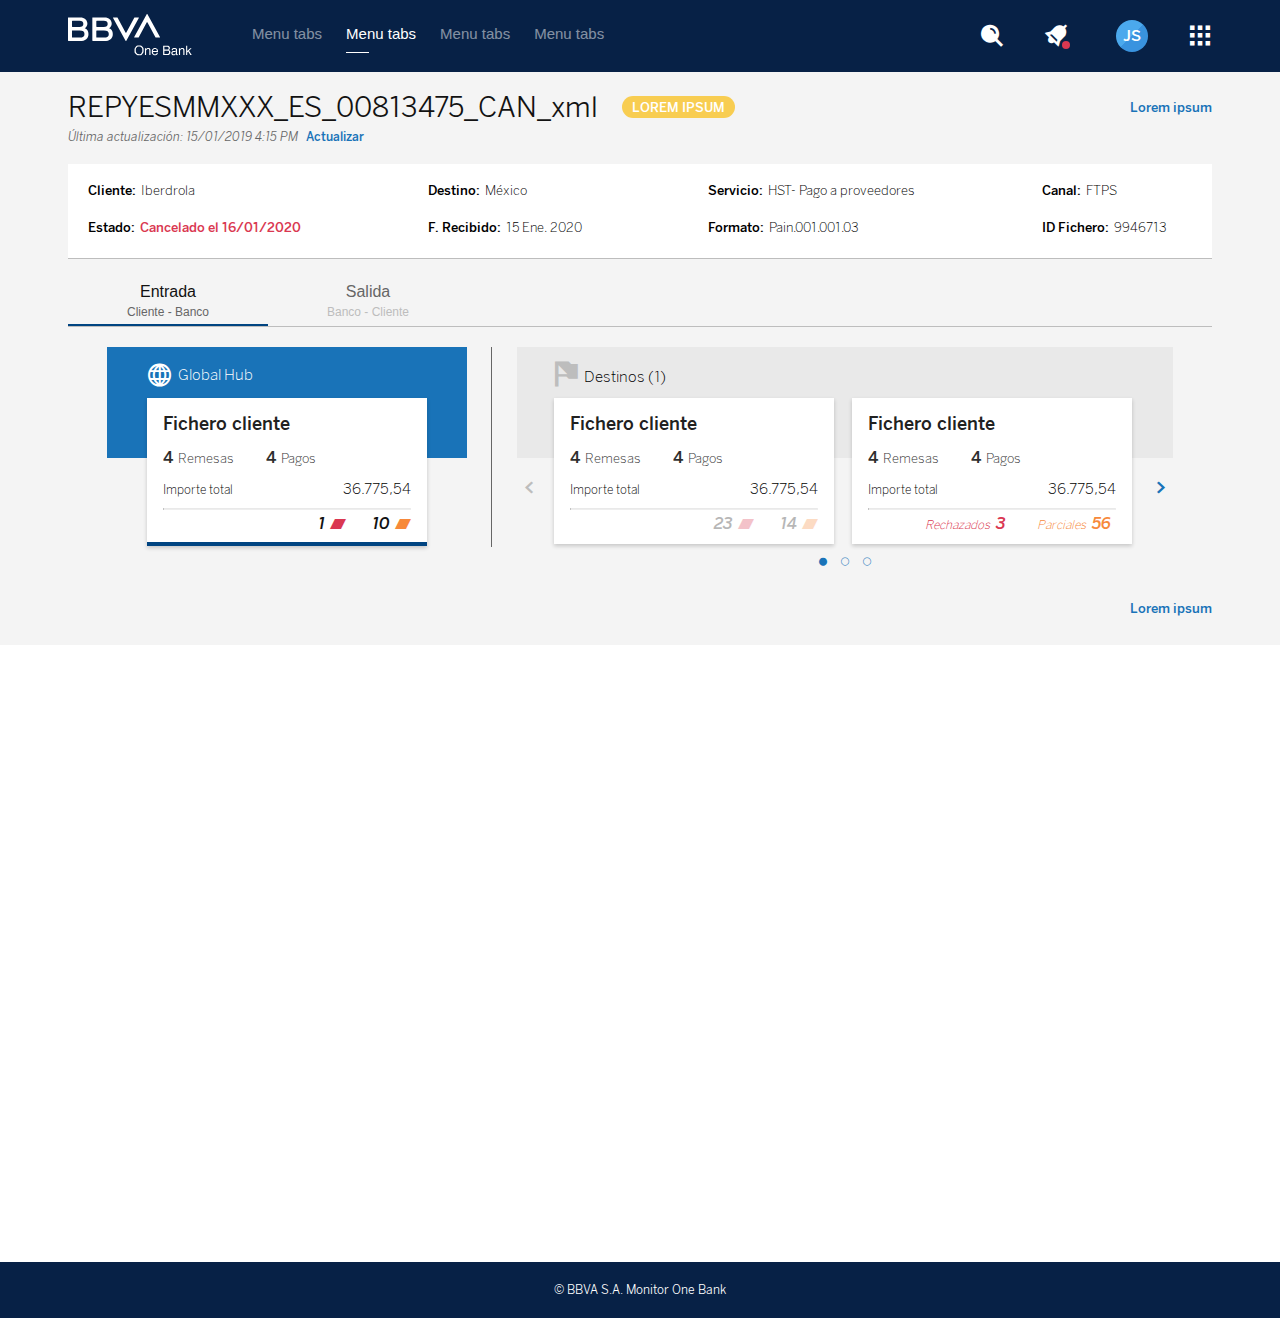
==== commit 39bf6e7d: "c-subheader > added c-link and icons for index layout" ====
--- a/app_web/compiled/index.html
+++ b/app_web/compiled/index.html
@@ -61,8 +61,15 @@
               <h1>REPYESMMXXX_ES_00813475_CAN_xml</h1>
             </div>
           </div>
-          <div>
+          <div class="two-fifths-width">
             <div class="c-tag tag--integrated"><span>LOREM IPSUM</span></div>
+          </div>
+          <div class="full-width">
+            <div class="float-right">
+              <div class="c-link" tabindex="0" role="button"><i></i>
+                <label>Lorem ipsum</label>
+              </div>
+            </div>
           </div>
         </div>
         <div class="row">
@@ -246,6 +253,15 @@
                 <div class="navigation_dots">
                   <div class="dots"><i class="ico-dot-active"></i><i class="ico-dot-idle"></i><i class="ico-dot-idle"></i></div>
                 </div>
+              </div>
+            </div>
+          </div>
+        </div>
+        <div class="row">
+          <div class="col">
+            <div class="flex flex-justify-end">
+              <div class="c-link" tabindex="0" role="button"><i></i>
+                <label>Lorem ipsum</label>
               </div>
             </div>
           </div>
--- a/app_web/compiled/css/main.css
+++ b/app_web/compiled/css/main.css
@@ -582,20 +582,6 @@
   display: -webkit-inline-flex;
 }
 
-.flex-column {
-  display: flex;
-  display: -webkit-flex;
-  flex-direction: column;
-}
-
-.flex-row {
-  flex-direction: row;
-}
-
-.flex-column-reverse {
-  flex-direction: column-reverse;
-}
-
 .flex-row-reverse {
   flex-direction: row-reverse;
 }
@@ -624,12 +610,6 @@
   -webkit-justify-content: space-around;
 }
 
-.flex-align-start {
-  align-items: flex-start;
-  -ms-flex-align: start;
-  -webkit-align-items: flex-start;
-}
-
 .flex-align-end {
   align-items: flex-end;
   -ms-flex-align: end;
@@ -789,7 +769,6 @@
 .unselectable {
   -webkit-touch-callout: none;
   -webkit-user-select: none;
-  -ms-user-select: none;
   user-select: none;
 }
 
--- a/app_web/compiled/css/color.css
+++ b/app_web/compiled/css/color.css
@@ -13,6 +13,7 @@
   --bground-quality: #f7893b;
   --bground-production: #f35e61;
   --border-counter-selected: #004481;
+  --border-dashed: #d3d3d3;
   --data-first: #121212;
   --text-rejected: #da3851;
   --text-partial: #f7893b;
@@ -21,6 +22,7 @@
   --status-error: #da3851;
   --status-inProcess: #666666;
   --status-finalized: #388d4f;
+  --status-outstanding: #C65302;
   --bground-first: #fafafa;
   --backgound-second: #f4f4f4;
   --background-third: #d4edfc;
--- a/app_web/compiled/css/imports.css
+++ b/app_web/compiled/css/imports.css
@@ -1248,10 +1248,8 @@
   color: var(--first);
 }
 .c-datepicker hr {
-  -webkit-margin-start: 24px;
-          margin-inline-start: 24px;
-  -webkit-margin-end: 24px;
-          margin-inline-end: 24px;
+  margin-inline-start: 24px;
+  margin-inline-end: 24px;
   border-top: 1px solid #d3d3d3;
 }
 .c-datepicker .row .col .calendar-nav,
@@ -2235,8 +2233,7 @@
 .c-file-card .right-side .file-cards_container .filecard .filecard_body .file-client hr,
 .c-file-card .right-side .file-cards_container--enabled .filecard .filecard_body .file-client hr {
   border-top: 1px solid var(--sixth);
-  -webkit-margin-after: 0.4em;
-          margin-block-end: 0.4em;
+  margin-block-end: 0.4em;
 }
 .c-file-card .left-side .file-cards_container .filecard .filecard_body .file-client .error-notifications,
 .c-file-card .left-side .file-cards_container--enabled .filecard .filecard_body .file-client .error-notifications,
@@ -2943,10 +2940,8 @@
   color: var(--first);
 }
 .c-datepicker-simple hr {
-  -webkit-margin-start: 24px;
-          margin-inline-start: 24px;
-  -webkit-margin-end: 24px;
-          margin-inline-end: 24px;
+  margin-inline-start: 24px;
+  margin-inline-end: 24px;
   border-top: 1px solid #d3d3d3;
 }
 .c-datepicker-simple .row .col .calendar-nav,
@@ -4634,6 +4629,20 @@
 .c-clients-management .grid-cm-cel .client-tag .area-tag-right .delete-client .ico-close {
   font-size: 12px;
 }
+.c-clients-management .grid-cm-empty {
+  box-sizing: border-box;
+  height: 44px;
+  border: 1px dashed var(--border-primary);
+  opacity: 0.6;
+  background-color: var(--sixth);
+  cursor: pointer;
+}
+.c-clients-management .grid-cm-empty span {
+  color: var(--fourth);
+  font-size: 14px;
+  font-style: italic;
+  font-weight: 300;
+}
 
 .c-clients-list {
   margin-bottom: 20px;
@@ -5161,4 +5170,839 @@
   border-radius: 50%;
 }
 
-/* END C-SPINNER COMPONENT */+/* END C-SPINNER COMPONENT */
+/* C-ACCORDION-RESPONSE COMPONENT */
+.c-header-accordion-response {
+  border-top: 1px solid #d3d3d3;
+  width: 100%;
+  padding: 12px 0;
+  box-shadow: 0px 0px 4px 0 rgba(0, 0, 0, 0.04);
+  display: inline-flex;
+}
+.c-header-accordion-response .filler {
+  width: 57px;
+}
+.c-header-accordion-response span {
+  color: var(--tertiary);
+  font-family: "Benton Sans Book BBVA";
+  font-size: 12px;
+  line-height: 24px;
+}
+.c-header-accordion-response .accordion-header-client {
+  margin-right: 1%;
+  width: 32%;
+}
+.c-header-accordion-response .accordion-header-file {
+  margin-right: 1%;
+  width: 7%;
+}
+.c-header-accordion-response .accordion-header-channel {
+  margin-right: 1%;
+  width: 10%;
+}
+.c-header-accordion-response .accordion-header-date {
+  margin-right: 1%;
+  width: 10%;
+}
+.c-header-accordion-response .accordion-header-status {
+  width: 25%;
+}
+
+.c-accordion-response {
+  border-top: 1px solid #d3d3d3;
+  width: 100%;
+  height: 75px;
+  padding: 20px 0;
+  box-shadow: 0px 0px 4px 0 rgba(0, 0, 0, 0.04);
+  background-color: var(--third);
+  box-sizing: border-box;
+  cursor: pointer;
+}
+.c-accordion-response .accordion-response-expand {
+  width: 57px;
+  display: flex;
+  display: -webkit-flex;
+  justify-content: center;
+  -ms-flex-pack: center;
+  -webkit-justify-content: center;
+}
+.c-accordion-response .accordion-response-expand i {
+  font-size: 24px;
+}
+.c-accordion-response div {
+  overflow: auto;
+}
+.c-accordion-response div span {
+  color: var(--data-first);
+  font-family: "Benton Sans Book BBVA";
+  font-size: 13px;
+  line-height: 16px;
+  overflow: auto;
+}
+.c-accordion-response div p {
+  color: var(--tertiary);
+  font-family: "Benton Sans BookItalic BBVA";
+  font-size: 12px;
+  line-height: 16px;
+}
+.c-accordion-response .accordion-client {
+  margin-right: 1%;
+  width: 32%;
+}
+.c-accordion-response .accordion-client span {
+  color: var(--fifth);
+  font-family: "Benton Sans Medium BBVA";
+  word-wrap: break-word;
+}
+.c-accordion-response .accordion-file {
+  margin-right: 1%;
+  width: 7%;
+}
+.c-accordion-response .accordion-channel {
+  margin-right: 1%;
+  width: 10%;
+}
+.c-accordion-response .accordion-date {
+  margin-right: 1%;
+  width: 10%;
+}
+.c-accordion-response .accordion-status {
+  width: 25%;
+}
+.c-accordion-response .accordion-status span.accordion-status_error {
+  font-family: "Benton Sans Medium BBVA";
+  color: var(--status-error);
+}
+.c-accordion-response .accordion-status span.accordion-status_error_inprocess {
+  font-family: "Benton Sans Medium BBVA";
+  color: var(--status-inProcess);
+}
+.c-accordion-response .accordion-status span.accordion-status_finalized {
+  font-family: "Benton Sans Medium BBVA";
+  color: var(--status-finalized);
+}
+.c-accordion-response .accordion-dots {
+  width: 57px;
+  display: flex;
+  display: -webkit-flex;
+  justify-content: center;
+  -ms-flex-pack: center;
+  -webkit-justify-content: center;
+  font-size: 20px;
+}
+
+.panel {
+  padding: 0 0 0 57px;
+  max-height: 0;
+  overflow: hidden;
+  transition: max-height 0.4s ease-out;
+}
+
+/* END C-ACCORDION-RESPONSE COMPONENT */
+/* C-ACCORDION-BILL-GSCF COMPONENT */
+.c-header-accordion-bill-gscf {
+  border-top: 1px solid #d3d3d3;
+  width: 100%;
+  padding: 12px 0;
+  box-shadow: 0px 0px 4px 0 rgba(0, 0, 0, 0.04);
+  display: inline-flex;
+}
+.c-header-accordion-bill-gscf .filler {
+  width: 57px;
+}
+.c-header-accordion-bill-gscf span {
+  color: var(--tertiary);
+  font-family: "Benton Sans Book BBVA";
+  font-size: 12px;
+  line-height: 24px;
+}
+.c-header-accordion-bill-gscf .accordion-header-byer {
+  margin-right: 1%;
+  width: 13%;
+}
+.c-header-accordion-bill-gscf .accordion-header-supplier {
+  margin-right: 1%;
+  width: 18%;
+}
+.c-header-accordion-bill-gscf .accordion-header-amount {
+  margin-right: 1%;
+  width: 8%;
+}
+.c-header-accordion-bill-gscf .accordion-header-currency {
+  margin-right: 1%;
+  width: 4%;
+}
+.c-header-accordion-bill-gscf .accordion-header-due {
+  margin-right: 1%;
+  width: 12%;
+}
+.c-header-accordion-bill-gscf .accordion-header-answer {
+  margin-right: 1%;
+  width: 11%;
+}
+.c-header-accordion-bill-gscf .accordion-header-type {
+  margin-right: 1%;
+  width: 5%;
+}
+.c-header-accordion-bill-gscf .accordion-header-status {
+  width: 16%;
+}
+
+.c-accordion-bill-gscf {
+  border-top: 1px solid #d3d3d3;
+  width: 100%;
+  height: 75px;
+  padding: 20px 0;
+  box-shadow: 0px 0px 4px 0 rgba(0, 0, 0, 0.04);
+  background-color: var(--third);
+  box-sizing: border-box;
+  cursor: pointer;
+}
+.c-accordion-bill-gscf .accordion-bill-gscf-expand {
+  width: 57px;
+  display: flex;
+  display: -webkit-flex;
+  justify-content: center;
+  -ms-flex-pack: center;
+  -webkit-justify-content: center;
+}
+.c-accordion-bill-gscf .accordion-bill-gscf-expand i {
+  font-size: 24px;
+}
+.c-accordion-bill-gscf div {
+  overflow: auto;
+}
+.c-accordion-bill-gscf div span {
+  color: var(--data-first);
+  font-family: "Benton Sans Book BBVA";
+  font-size: 13px;
+  line-height: 16px;
+  overflow: auto;
+}
+.c-accordion-bill-gscf div p {
+  color: var(--tertiary);
+  font-family: "Benton Sans BookItalic BBVA";
+  font-size: 12px;
+  line-height: 16px;
+}
+.c-accordion-bill-gscf .accordion-byer {
+  margin-right: 1%;
+  width: 13%;
+}
+.c-accordion-bill-gscf .accordion-supplier {
+  margin-right: 1%;
+  width: 18%;
+}
+.c-accordion-bill-gscf .accordion-amount {
+  margin-right: 1%;
+  width: 8%;
+}
+.c-accordion-bill-gscf .accordion-currency {
+  margin-right: 1%;
+  width: 4%;
+}
+.c-accordion-bill-gscf .accordion-due {
+  margin-right: 1%;
+  width: 12%;
+}
+.c-accordion-bill-gscf .accordion-answer {
+  margin-right: 1%;
+  width: 11%;
+}
+.c-accordion-bill-gscf .accordion-type {
+  margin-right: 1%;
+  width: 5%;
+}
+.c-accordion-bill-gscf .accordion-status {
+  width: 16%;
+}
+.c-accordion-bill-gscf .accordion-status span.accordion-status_rejected {
+  font-family: "Benton Sans Medium BBVA";
+  color: var(--status-error);
+}
+.c-accordion-bill-gscf .accordion-status span.accordion-status_process {
+  font-family: "Benton Sans Medium BBVA";
+  color: var(--status-inProcess);
+}
+.c-accordion-bill-gscf .accordion-status span.accordion-status_paid {
+  font-family: "Benton Sans Medium BBVA";
+  color: var(--status-finalized);
+}
+.c-accordion-bill-gscf .accordion-status span.accordion-status_outstanding {
+  font-family: "Benton Sans Medium BBVA";
+  color: var(--status-outstanding);
+}
+
+.panel {
+  padding: 0 0 0 57px;
+  max-height: 0;
+  overflow: hidden;
+  transition: max-height 0.4s ease-out;
+}
+
+/* END C-ACCORDION-BILL-GSCF COMPONENT */
+/* C-TRACEABILITY-CUSTOMER */
+.c-traceability-customer {
+  width: 100%;
+  margin-bottom: 40px;
+}
+.c-traceability-customer .c-traceability-customer_title {
+  width: 100%;
+  margin-bottom: 30px;
+  padding-top: 10px;
+  display: flex;
+  display: -webkit-flex;
+  align-items: center;
+  -ms-flex-align: center;
+  -webkit-align-items: center;
+  justify-content: space-between;
+  -ms-flex-pack: justify;
+  -webkit-justify-content: space-between;
+}
+.c-traceability-customer .c-traceability-customer_title span {
+  color: var(--tertiary);
+  font-size: 13px;
+}
+.c-traceability-customer .c-traceability-customer_title .btn-show-hyde {
+  display: flex;
+  display: -webkit-flex;
+  align-items: center;
+  -ms-flex-align: center;
+  -webkit-align-items: center;
+  cursor: pointer;
+  outline: none;
+}
+.c-traceability-customer .c-traceability-customer_title .btn-show-hyde span {
+  color: var(--fifth);
+  font-family: "Benton Sans Medium BBVA", sans-serif;
+  font-size: 13px;
+}
+.c-traceability-customer .c-traceability-customer_title .btn-show-hyde .ico-fold {
+  margin-right: 5px;
+  font-size: 18px;
+}
+.c-traceability-customer .table-header {
+  display: flex;
+  display: -webkit-flex;
+  align-items: center;
+  -ms-flex-align: center;
+  -webkit-align-items: center;
+  height: 34px;
+  border-bottom: 1px solid var(--fourth);
+  margin-bottom: 17px;
+}
+.c-traceability-customer .table-header .th-icon p,
+.c-traceability-customer .table-header .th-description p,
+.c-traceability-customer .table-header .th-date p,
+.c-traceability-customer .table-header .th-time p,
+.c-traceability-customer .table-header .th-files p,
+.c-traceability-customer .table-header .th-send p {
+  font-family: "Benton Sans Light BBVA", sans-serif;
+  color: var(--tertiary);
+  font-size: 12px;
+  text-transform: uppercase;
+}
+.c-traceability-customer .table-header .th-icon {
+  width: 22px;
+  height: 20px;
+  margin: 0 10px 0 6px;
+}
+.c-traceability-customer .table-header .th-description {
+  width: 40%;
+}
+.c-traceability-customer .table-header .th-date {
+  width: 10%;
+}
+.c-traceability-customer .table-header .th-time {
+  width: 6%;
+}
+.c-traceability-customer .table-header .th-files {
+  width: 29%;
+}
+.c-traceability-customer .table-header .th-send {
+  width: 15%;
+}
+.c-traceability-customer .t-table-row {
+  width: 100%;
+  height: 31px;
+  padding: 0;
+  display: flex;
+  display: -ms-flexbox;
+}
+.c-traceability-customer .t-table-row .col-icon,
+.c-traceability-customer .t-table-row .col-description,
+.c-traceability-customer .t-table-row .col-date,
+.c-traceability-customer .t-table-row .col-time,
+.c-traceability-customer .t-table-row .col-files,
+.c-traceability-customer .t-table-row .col-send {
+  display: flex;
+  display: -webkit-flex;
+}
+.c-traceability-customer .t-table-row .col-icon p,
+.c-traceability-customer .t-table-row .col-description p,
+.c-traceability-customer .t-table-row .col-date p,
+.c-traceability-customer .t-table-row .col-time p,
+.c-traceability-customer .t-table-row .col-files p,
+.c-traceability-customer .t-table-row .col-send p {
+  font-family: "Benton Sans Medium BBVA", sans-serif;
+  color: var(--tertiary);
+  font-size: 12px;
+  line-height: 20px;
+}
+.c-traceability-customer .t-table-row .col-icon p.description-file,
+.c-traceability-customer .t-table-row .col-description p.description-file,
+.c-traceability-customer .t-table-row .col-date p.description-file,
+.c-traceability-customer .t-table-row .col-time p.description-file,
+.c-traceability-customer .t-table-row .col-files p.description-file,
+.c-traceability-customer .t-table-row .col-send p.description-file {
+  color: var(--fifth);
+  font-style: italic;
+  font-weight: 500;
+}
+.c-traceability-customer .t-table-row .col-icon p span,
+.c-traceability-customer .t-table-row .col-description p span,
+.c-traceability-customer .t-table-row .col-date p span,
+.c-traceability-customer .t-table-row .col-time p span,
+.c-traceability-customer .t-table-row .col-files p span,
+.c-traceability-customer .t-table-row .col-send p span {
+  color: var(--fifth);
+}
+.c-traceability-customer .t-table-row .col-icon {
+  flex-direction: column;
+  align-items: center;
+  -ms-flex-align: center;
+  -webkit-align-items: center;
+  height: inherit;
+  float: left;
+  width: 22px;
+  margin: 0 10px 0 6px;
+  margin-top: 2px;
+}
+.c-traceability-customer .t-table-row .col-icon .bullet--received, .c-traceability-customer .t-table-row .col-icon .bullet--sent, .c-traceability-customer .t-table-row .col-icon .bullet--in-process, .c-traceability-customer .t-table-row .col-icon .bullet--partial, .c-traceability-customer .t-table-row .col-icon .bullet--to-future, .c-traceability-customer .t-table-row .col-icon .bullet--rejected, .c-traceability-customer .t-table-row .col-icon .bullet--validated {
+  background-repeat: no-repeat;
+  background-origin: content-box;
+  display: inline-table;
+  width: 16px;
+  height: 16px;
+}
+.c-traceability-customer .t-table-row .col-icon .bullet--received {
+  background-image: url(../../svg/status-received.svg);
+}
+.c-traceability-customer .t-table-row .col-icon .bullet--sent {
+  background-image: url(../../svg/status-sent.svg);
+}
+.c-traceability-customer .t-table-row .col-icon .bullet--in-process {
+  background-image: url(../../svg/status-in-process.svg);
+}
+.c-traceability-customer .t-table-row .col-icon .bullet--partial {
+  background-image: url(../../svg/status-partial.svg);
+}
+.c-traceability-customer .t-table-row .col-icon .bullet--to-future {
+  background-image: url(../../svg/status-to-future.svg);
+}
+.c-traceability-customer .t-table-row .col-icon .bullet--rejected {
+  background-image: url(../../svg/status-rejected.svg);
+}
+.c-traceability-customer .t-table-row .col-icon .bullet--validated {
+  background-image: url(../../svg/status-validated.svg);
+}
+.c-traceability-customer .t-table-row .col-icon .dashed-line {
+  height: 100%;
+  border: 1px dashed var(--border-dashed);
+  box-sizing: border-box;
+}
+.c-traceability-customer .t-table-row .col-description {
+  width: 40%;
+  flex-direction: column;
+}
+.c-traceability-customer .t-table-row .col-date {
+  width: 10%;
+  flex-direction: column;
+}
+.c-traceability-customer .t-table-row .col-time {
+  width: 6%;
+  flex-direction: column;
+}
+.c-traceability-customer .t-table-row .col-files {
+  width: 29%;
+  flex-direction: column;
+}
+.c-traceability-customer .t-table-row .col-files p {
+  color: var(--fifth);
+}
+.c-traceability-customer .t-table-row .col-send {
+  width: 15%;
+}
+.c-traceability-customer .t-table-row .col-send.checked {
+  background-image: url(../../svg/filled-table.svg);
+  background-repeat: no-repeat;
+  background-origin: content-box;
+  display: inline-table;
+  height: 19px;
+}
+
+/* END C-TRACEABILITY-CUSTOMER  */
+/* C-TRACEABILITY-COUNTRY */
+.c-traceability-country {
+  width: 100%;
+  margin-bottom: 40px;
+}
+.c-traceability-country .c-traceability-country_title {
+  width: 100%;
+  margin-bottom: 30px;
+  padding-top: 10px;
+  display: flex;
+  display: -webkit-flex;
+  align-items: center;
+  -ms-flex-align: center;
+  -webkit-align-items: center;
+  justify-content: space-between;
+  -ms-flex-pack: justify;
+  -webkit-justify-content: space-between;
+}
+.c-traceability-country .c-traceability-country_title span {
+  color: var(--tertiary);
+  font-size: 13px;
+}
+.c-traceability-country .c-traceability-country_title .btn-show-hyde {
+  display: flex;
+  display: -webkit-flex;
+  align-items: center;
+  -ms-flex-align: center;
+  -webkit-align-items: center;
+  cursor: pointer;
+  outline: none;
+}
+.c-traceability-country .c-traceability-country_title .btn-show-hyde span {
+  color: var(--fifth);
+  font-family: "Benton Sans Medium BBVA", sans-serif;
+  font-size: 13px;
+}
+.c-traceability-country .c-traceability-country_title .btn-show-hyde .ico-show {
+  margin-right: 5px;
+  font-size: 18px;
+}
+.c-traceability-country .table-header {
+  display: flex;
+  display: -webkit-flex;
+  align-items: center;
+  -ms-flex-align: center;
+  -webkit-align-items: center;
+  height: 34px;
+  border-bottom: 1px solid var(--fourth);
+  margin-bottom: 17px;
+}
+.c-traceability-country .table-header .th-icon p,
+.c-traceability-country .table-header .th-description p,
+.c-traceability-country .table-header .th-date p,
+.c-traceability-country .table-header .th-time p,
+.c-traceability-country .table-header .th-files p,
+.c-traceability-country .table-header .th-send p {
+  font-family: "Benton Sans Light BBVA", sans-serif;
+  color: var(--tertiary);
+  font-size: 12px;
+  text-transform: uppercase;
+}
+.c-traceability-country .table-header .th-icon {
+  width: 22px;
+  height: 20px;
+  margin: 0 10px 0 6px;
+}
+.c-traceability-country .table-header .th-description {
+  width: 27%;
+}
+.c-traceability-country .table-header .th-date {
+  width: 10%;
+}
+.c-traceability-country .table-header .th-time {
+  width: 11%;
+}
+.c-traceability-country .table-header .th-files {
+  width: 37%;
+}
+.c-traceability-country .table-header .th-send {
+  width: 15%;
+}
+.c-traceability-country .t-table-row {
+  width: 100%;
+  height: 31px;
+  padding: 0;
+  display: flex;
+  display: -ms-flexbox;
+}
+.c-traceability-country .t-table-row .col-icon,
+.c-traceability-country .t-table-row .col-description,
+.c-traceability-country .t-table-row .col-date,
+.c-traceability-country .t-table-row .col-time,
+.c-traceability-country .t-table-row .col-files,
+.c-traceability-country .t-table-row .col-send {
+  display: flex;
+  display: -webkit-flex;
+}
+.c-traceability-country .t-table-row .col-icon p,
+.c-traceability-country .t-table-row .col-description p,
+.c-traceability-country .t-table-row .col-date p,
+.c-traceability-country .t-table-row .col-time p,
+.c-traceability-country .t-table-row .col-files p,
+.c-traceability-country .t-table-row .col-send p {
+  font-family: "Benton Sans Medium BBVA", sans-serif;
+  color: var(--tertiary);
+  font-size: 12px;
+  line-height: 20px;
+}
+.c-traceability-country .t-table-row .col-icon p.description-file,
+.c-traceability-country .t-table-row .col-description p.description-file,
+.c-traceability-country .t-table-row .col-date p.description-file,
+.c-traceability-country .t-table-row .col-time p.description-file,
+.c-traceability-country .t-table-row .col-files p.description-file,
+.c-traceability-country .t-table-row .col-send p.description-file {
+  color: var(--fifth);
+  font-style: italic;
+  font-weight: 500;
+}
+.c-traceability-country .t-table-row .col-icon p span,
+.c-traceability-country .t-table-row .col-description p span,
+.c-traceability-country .t-table-row .col-date p span,
+.c-traceability-country .t-table-row .col-time p span,
+.c-traceability-country .t-table-row .col-files p span,
+.c-traceability-country .t-table-row .col-send p span {
+  color: var(--fifth);
+}
+.c-traceability-country .t-table-row .col-icon {
+  flex-direction: column;
+  align-items: center;
+  -ms-flex-align: center;
+  -webkit-align-items: center;
+  height: inherit;
+  float: left;
+  width: 22px;
+  margin: 0 10px 0 6px;
+  margin-top: 2px;
+}
+.c-traceability-country .t-table-row .col-icon .bullet--received, .c-traceability-country .t-table-row .col-icon .bullet--sent, .c-traceability-country .t-table-row .col-icon .bullet--in-process, .c-traceability-country .t-table-row .col-icon .bullet--partial, .c-traceability-country .t-table-row .col-icon .bullet--to-future, .c-traceability-country .t-table-row .col-icon .bullet--rejected, .c-traceability-country .t-table-row .col-icon .bullet--validated {
+  background-repeat: no-repeat;
+  background-origin: content-box;
+  display: inline-table;
+  width: 16px;
+  height: 16px;
+}
+.c-traceability-country .t-table-row .col-icon .bullet--received {
+  background-image: url(../../svg/status-received.svg);
+}
+.c-traceability-country .t-table-row .col-icon .bullet--sent {
+  background-image: url(../../svg/status-sent.svg);
+}
+.c-traceability-country .t-table-row .col-icon .bullet--in-process {
+  background-image: url(../../svg/status-in-process.svg);
+}
+.c-traceability-country .t-table-row .col-icon .bullet--partial {
+  background-image: url(../../svg/status-partial.svg);
+}
+.c-traceability-country .t-table-row .col-icon .bullet--to-future {
+  background-image: url(../../svg/status-to-future.svg);
+}
+.c-traceability-country .t-table-row .col-icon .bullet--rejected {
+  background-image: url(../../svg/status-rejected.svg);
+}
+.c-traceability-country .t-table-row .col-icon .bullet--validated {
+  background-image: url(../../svg/status-validated.svg);
+}
+.c-traceability-country .t-table-row .col-icon .dashed-line {
+  height: 100%;
+  border: 1px dashed var(--border-dashed);
+  box-sizing: border-box;
+}
+.c-traceability-country .t-table-row .col-description {
+  width: 27%;
+  flex-direction: column;
+}
+.c-traceability-country .t-table-row .col-date {
+  width: 10%;
+  flex-direction: column;
+}
+.c-traceability-country .t-table-row .col-time {
+  width: 11%;
+  flex-direction: column;
+}
+.c-traceability-country .t-table-row .col-files {
+  width: 37%;
+  flex-direction: column;
+}
+.c-traceability-country .t-table-row .col-files p {
+  color: var(--fifth);
+}
+.c-traceability-country .t-table-row .col-send {
+  width: 15%;
+}
+.c-traceability-country .t-table-row .col-send.checked {
+  background-image: url(../../svg/filled-table.svg);
+  background-repeat: no-repeat;
+  background-origin: content-box;
+  display: inline-table;
+  height: 19px;
+}
+
+/* END C-TRACEABILITY-COUNTRY  */
+/* C-TRACEABILITY-RESPONSE */
+.c-traceability-response {
+  width: 100%;
+  margin-bottom: 40px;
+}
+.c-traceability-response .table-header {
+  display: flex;
+  display: -webkit-flex;
+  align-items: center;
+  -ms-flex-align: center;
+  -webkit-align-items: center;
+  height: 34px;
+  border-bottom: 1px solid var(--fourth);
+  margin-bottom: 17px;
+}
+.c-traceability-response .table-header .th-icon p,
+.c-traceability-response .table-header .th-description p,
+.c-traceability-response .table-header .th-date p,
+.c-traceability-response .table-header .th-time p,
+.c-traceability-response .table-header .th-canal p,
+.c-traceability-response .table-header .th-send p {
+  font-family: "Benton Sans Light BBVA", sans-serif;
+  color: var(--tertiary);
+  font-size: 12px;
+  text-transform: uppercase;
+}
+.c-traceability-response .table-header .th-icon {
+  width: 22px;
+  height: 20px;
+  margin: 0 10px 0 6px;
+}
+.c-traceability-response .table-header .th-description {
+  width: 30%;
+}
+.c-traceability-response .table-header .th-date {
+  width: 14%;
+}
+.c-traceability-response .table-header .th-time {
+  width: 12%;
+}
+.c-traceability-response .table-header .th-canal {
+  width: 30%;
+}
+.c-traceability-response .table-header .th-send {
+  width: 14%;
+}
+.c-traceability-response .t-table-row {
+  width: 100%;
+  height: 31px;
+  padding: 0;
+  display: flex;
+  display: -ms-flexbox;
+}
+.c-traceability-response .t-table-row .col-icon,
+.c-traceability-response .t-table-row .col-description,
+.c-traceability-response .t-table-row .col-date,
+.c-traceability-response .t-table-row .col-time,
+.c-traceability-response .t-table-row .col-canal,
+.c-traceability-response .t-table-row .col-send {
+  display: flex;
+  display: -webkit-flex;
+}
+.c-traceability-response .t-table-row .col-icon p,
+.c-traceability-response .t-table-row .col-description p,
+.c-traceability-response .t-table-row .col-date p,
+.c-traceability-response .t-table-row .col-time p,
+.c-traceability-response .t-table-row .col-canal p,
+.c-traceability-response .t-table-row .col-send p {
+  font-family: "Benton Sans Medium BBVA", sans-serif;
+  color: var(--tertiary);
+  font-size: 12px;
+  line-height: 20px;
+}
+.c-traceability-response .t-table-row .col-icon p.description-file,
+.c-traceability-response .t-table-row .col-description p.description-file,
+.c-traceability-response .t-table-row .col-date p.description-file,
+.c-traceability-response .t-table-row .col-time p.description-file,
+.c-traceability-response .t-table-row .col-canal p.description-file,
+.c-traceability-response .t-table-row .col-send p.description-file {
+  color: var(--fifth);
+  font-style: italic;
+  font-weight: 500;
+}
+.c-traceability-response .t-table-row .col-icon p span,
+.c-traceability-response .t-table-row .col-description p span,
+.c-traceability-response .t-table-row .col-date p span,
+.c-traceability-response .t-table-row .col-time p span,
+.c-traceability-response .t-table-row .col-canal p span,
+.c-traceability-response .t-table-row .col-send p span {
+  color: var(--fifth);
+}
+.c-traceability-response .t-table-row .col-icon {
+  flex-direction: column;
+  align-items: center;
+  -ms-flex-align: center;
+  -webkit-align-items: center;
+  height: inherit;
+  float: left;
+  width: 22px;
+  margin: 0 10px 0 6px;
+  margin-top: 2px;
+}
+.c-traceability-response .t-table-row .col-icon .bullet--received, .c-traceability-response .t-table-row .col-icon .bullet--sent, .c-traceability-response .t-table-row .col-icon .bullet--in-process, .c-traceability-response .t-table-row .col-icon .bullet--partial, .c-traceability-response .t-table-row .col-icon .bullet--to-future, .c-traceability-response .t-table-row .col-icon .bullet--rejected, .c-traceability-response .t-table-row .col-icon .bullet--validated {
+  background-repeat: no-repeat;
+  background-origin: content-box;
+  display: inline-table;
+  width: 16px;
+  height: 16px;
+}
+.c-traceability-response .t-table-row .col-icon .bullet--received {
+  background-image: url(../../svg/status-received.svg);
+}
+.c-traceability-response .t-table-row .col-icon .bullet--sent {
+  background-image: url(../../svg/status-sent.svg);
+}
+.c-traceability-response .t-table-row .col-icon .bullet--in-process {
+  background-image: url(../../svg/status-in-process.svg);
+}
+.c-traceability-response .t-table-row .col-icon .bullet--partial {
+  background-image: url(../../svg/status-partial.svg);
+}
+.c-traceability-response .t-table-row .col-icon .bullet--to-future {
+  background-image: url(../../svg/status-to-future.svg);
+}
+.c-traceability-response .t-table-row .col-icon .bullet--rejected {
+  background-image: url(../../svg/status-rejected.svg);
+}
+.c-traceability-response .t-table-row .col-icon .bullet--validated {
+  background-image: url(../../svg/status-validated.svg);
+}
+.c-traceability-response .t-table-row .col-icon .dashed-line {
+  height: 100%;
+  border: 1px dashed var(--border-dashed);
+  box-sizing: border-box;
+}
+.c-traceability-response .t-table-row .col-description {
+  width: 30%;
+  flex-direction: column;
+}
+.c-traceability-response .t-table-row .col-date {
+  width: 14%;
+  flex-direction: column;
+}
+.c-traceability-response .t-table-row .col-time {
+  width: 12%;
+  flex-direction: column;
+}
+.c-traceability-response .t-table-row .col-canal {
+  width: 30%;
+  flex-direction: column;
+}
+.c-traceability-response .t-table-row .col-send {
+  width: 14%;
+}
+.c-traceability-response .t-table-row .col-send.checked {
+  background-image: url(../../svg/filled-table.svg);
+  background-repeat: no-repeat;
+  background-origin: content-box;
+  display: inline-table;
+  height: 19px;
+}
+
+/* END C-TRACEABILITY-RESPONSE  */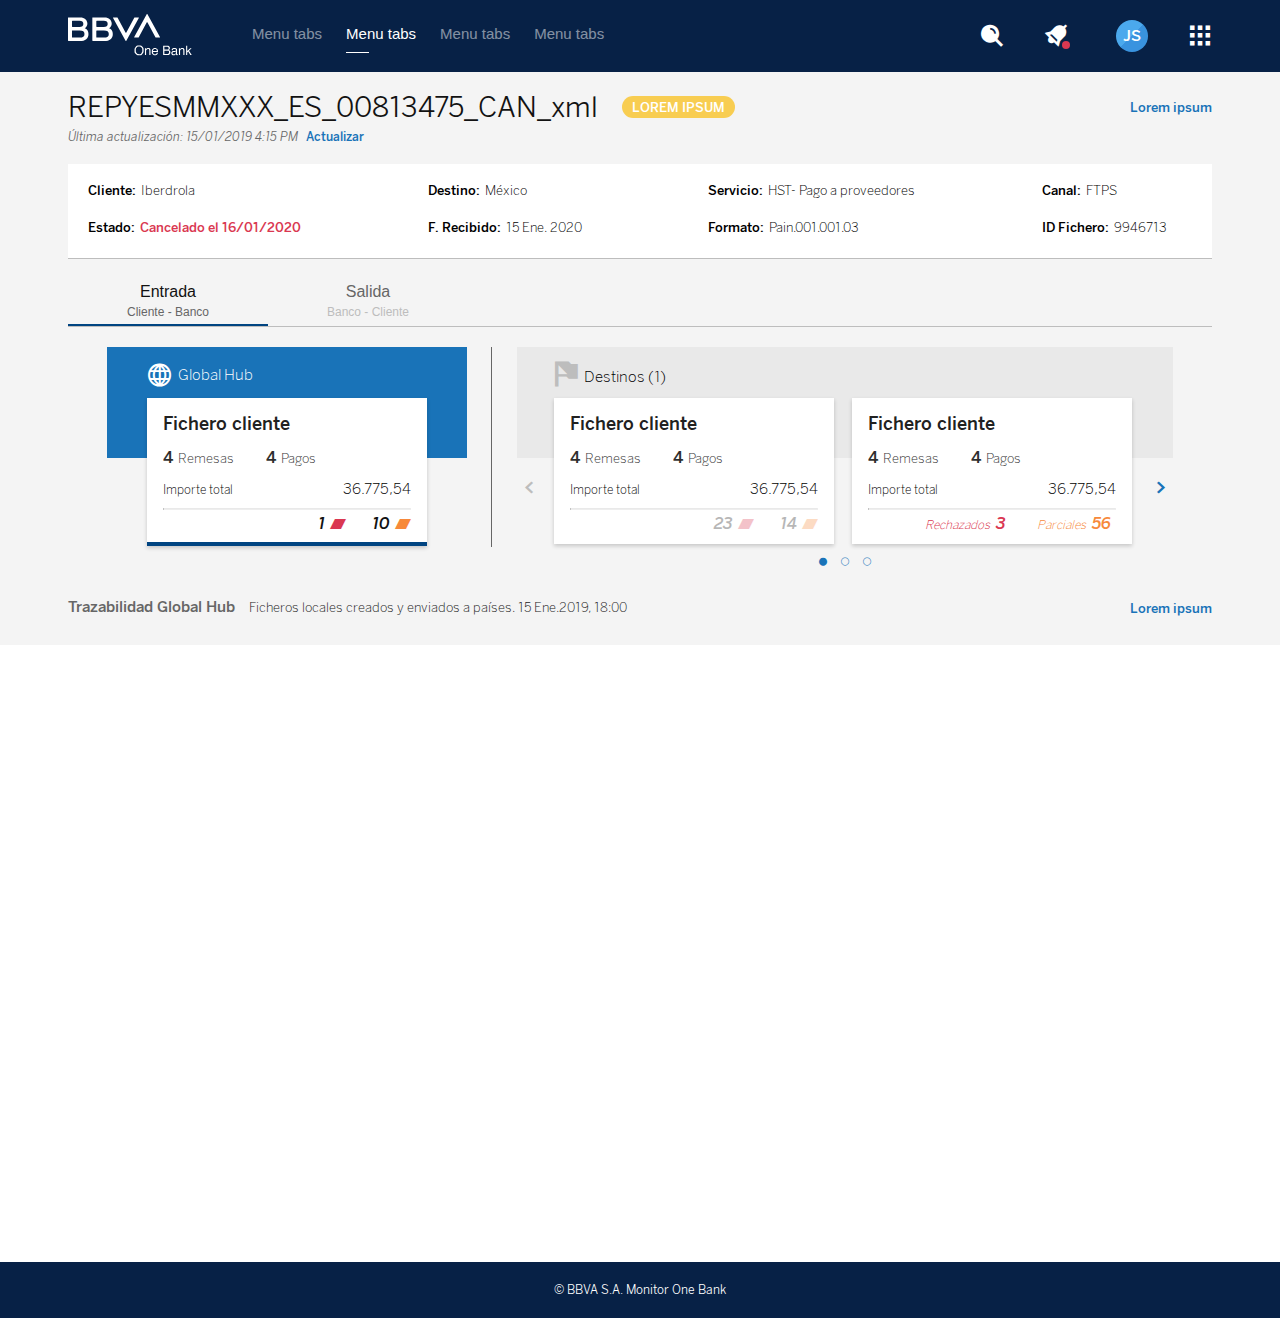
==== commit a83688b6: "added file-card_footer class in Trazabilidad ficheros" ====
--- a/app_web/compiled/index.html
+++ b/app_web/compiled/index.html
@@ -259,7 +259,8 @@
         </div>
         <div class="row">
           <div class="col">
-            <div class="flex flex-justify-end">
+            <div class="file-card_footer flex flex-justify-between">
+              <p>Trazabilidad Global Hub <span>Ficheros locales creados y enviados a países. 15 Ene.2019, 18:00</span></p>
               <div class="c-link" tabindex="0" role="button"><i></i>
                 <label>Lorem ipsum</label>
               </div>
--- a/app_web/compiled/css/imports.css
+++ b/app_web/compiled/css/imports.css
@@ -799,12 +799,16 @@
 .c-table {
   width: 100%;
   margin-bottom: 40px;
+  border-collapse: separate;
 }
 .c-table th,
 .c-table td {
   height: 48px;
   vertical-align: middle;
   padding: 0 0 0 20px;
+}
+.c-table td {
+  border-bottom: 2px solid #d3d3d3;
 }
 .c-table th {
   text-transform: uppercase;
@@ -873,9 +877,6 @@
 .c-table td i {
   outline: none;
   cursor: pointer;
-}
-.c-table tr {
-  border-bottom: 2px solid #d3d3d3;
 }
 .c-table tr.th-table {
   box-shadow: 0px 5px 4px 0px rgba(120, 120, 120, 0.1);
@@ -2414,6 +2415,20 @@
   width: 1px;
   margin: 0 24px;
   border-left: 1px solid var(--tertiary);
+}
+
+.file-card_footer p {
+  color: var(--tertiary);
+  font-family: "Benton Sans Medium BBVA", sans-serif;
+  font-size: 15px;
+  letter-spacing: 0;
+  line-height: 20px;
+}
+.file-card_footer p span {
+  margin-left: 10px;
+  font-family: "Benton Sans Light BBVA";
+  color: var(--seventh);
+  font-size: 13px;
 }
 
 /* END OF C-FILE-CARD COMPONENT */
@@ -2751,15 +2766,35 @@
 .c-modal .modal-content .modal-content_body {
   height: 390px;
   width: 670px;
-  overflow: auto;
   border-bottom: 1px solid var(--fourth);
 }
-.c-modal .modal-content .modal-content_body span {
+.c-modal .modal-content .modal-content_body textarea {
   color: var(--tertiary);
   font-family: "Benton Sans Light BBVA";
   font-size: 15px;
   letter-spacing: 0;
   line-height: 24px;
+  border-width: 0px;
+  outline: none;
+  background-color: white;
+  cursor: default;
+  -webkit-touch-callout: none;
+  -webkit-user-select: none;
+  user-select: none;
+}
+.c-modal .modal-content .modal-content_body textarea::-webkit-scrollbar {
+  width: 4px;
+}
+.c-modal .modal-content .modal-content_body textarea::-webkit-scrollbar-track {
+  box-shadow: inset 0px 0px 4px grey;
+  border-radius: 10px;
+}
+.c-modal .modal-content .modal-content_body textarea::-webkit-scrollbar-thumb {
+  background: #1871b5;
+  border-radius: 10px;
+}
+.c-modal .modal-content .modal-content_body textarea::-webkit-scrollbar-thumb:hover {
+  background: #3fa3f0;
 }
 .c-modal .modal-content .modal-content_footer {
   height: 120px;
@@ -3651,121 +3686,6 @@
 }
 
 /* END C-TABLE-ORDER COMPONENT */
-/* C-MODAL-DOCUMENTATION COMPONENT */
-/* this "button#myBtn" down here is just for layout purpose
-   must be deleted in develop */
-button#myBtnDocumentation {
-  padding: 14px;
-  font-size: 16px;
-  cursor: pointer;
-}
-
-.c-modal-documentation {
-  display: none;
-  position: fixed;
-  z-index: 1;
-  left: 0;
-  top: 0;
-  width: 100%;
-  height: 100%;
-  background-color: black;
-  background-color: rgba(0, 0, 0, 0.4);
-}
-.c-modal-documentation .modal-documentation-content {
-  position: absolute;
-  top: 50%;
-  left: 50%;
-  transform: translate(-50%, -50%);
-  height: 344px;
-  width: 552px;
-  box-sizing: border-box;
-  -moz-box-sizing: border-box;
-  -webkit-box-sizing: border-box;
-  background-color: #ffffff;
-  padding: 0 40px 32px;
-  border-bottom: 1px solid;
-}
-.c-modal-documentation .modal-documentation-content .modal-documentation-content_header {
-  height: 60px;
-  display: flex;
-  display: -webkit-flex;
-  align-items: center;
-  -ms-flex-align: center;
-  -webkit-align-items: center;
-  justify-content: space-between;
-  -ms-flex-pack: justify;
-  -webkit-justify-content: space-between;
-}
-.c-modal-documentation .modal-documentation-content .modal-documentation-content_header .c-modal-documentation-title {
-  letter-spacing: 0;
-  font-size: 22px;
-  margin: 0 auto;
-  color: var(--data-first);
-}
-.c-modal-documentation .modal-documentation-content .modal-documentation-content_header .closeDocumentation {
-  color: var(--fifth);
-  font-size: 30px;
-}
-.c-modal-documentation .modal-documentation-content .modal-documentation-content_header .closeDocumentation:hover, .c-modal-documentation .modal-documentation-content .modal-documentation-content_header .closeDocumentation:focus {
-  text-decoration: none;
-  cursor: pointer;
-}
-.c-modal-documentation .modal-documentation-content .modal-documentation-content_body {
-  overflow-y: scroll;
-  height: 140px;
-  margin-bottom: 60px;
-}
-.c-modal-documentation .modal-documentation-content .modal-documentation-content_body .document {
-  margin-bottom: 8px;
-  height: 40px;
-  background-color: var(--backgound-second);
-  display: flex;
-  display: -webkit-flex;
-  align-items: center;
-  justify-content: space-between;
-  -ms-flex-pack: justify;
-  -webkit-justify-content: space-between;
-}
-.c-modal-documentation .modal-documentation-content .modal-documentation-content_body .document .document-left {
-  padding-left: 12px;
-}
-.c-modal-documentation .modal-documentation-content .modal-documentation-content_body .document span {
-  color: var(--data-first);
-  font-size: 13px;
-}
-.c-modal-documentation .modal-documentation-content .modal-documentation-content_body .document .document-right {
-  padding-right: 12px;
-}
-.c-modal-documentation .modal-documentation-content .modal-documentation-content_body .document .document-right .ico-show {
-  font-size: 18px;
-}
-.c-modal-documentation .modal-documentation-content .modal-documentation-content_body .document .document-right .ico-download {
-  font-size: 17px;
-}
-.c-modal-documentation .modal-documentation-content .modal-documentation-content_body .document .document-right i:first-of-type {
-  padding-right: 16px;
-}
-.c-modal-documentation .modal-documentation-content .modal-documentation-content_body span {
-  color: var(--tertiary);
-  font-family: "Benton Sans Light BBVA";
-  font-size: 15px;
-  letter-spacing: 0;
-  line-height: 24px;
-}
-.c-modal-documentation .modal-documentation-content .modal-documentation-content_footer {
-  display: flex;
-  display: -webkit-flex;
-  justify-content: flex-end;
-  -ms-flex-pack: end;
-  -webkit-justify-content: flex-end;
-}
-.c-modal-documentation .modal-documentation-content .modal-documentation-content_footer .c-link {
-  justify-content: unset;
-  align-items: unset;
-  margin-right: 24px;
-}
-
-/* END OF C-MODAL-DOCUMENTATION COMPONENT */
 /* C-MODAL-ATTACH COMPONENT */
 /* this "button#myBtnattach" down here is just for layout purpose
    must be deleted in develop */
@@ -6005,4 +5925,260 @@
   height: 19px;
 }
 
-/* END C-TRACEABILITY-RESPONSE  */+/* END C-TRACEABILITY-RESPONSE  */
+/* C-MODAL-SELECT-REPORT COMPONENT */
+/* this "button#myBtngeneric" down here is just for layout purpose
+   must be deleted in develop */
+button#myBtnSelectReport {
+  padding: 14px;
+  font-size: 16px;
+  cursor: pointer;
+}
+
+.c-modal-select-report {
+  box-sizing: border-box;
+  -moz-box-sizing: border-box;
+  -webkit-box-sizing: border-box;
+  display: none;
+  position: fixed;
+  z-index: 1;
+  left: 0;
+  top: 0;
+  width: 100%;
+  height: 100%;
+  background-color: black;
+  background-color: rgba(0, 0, 0, 0.4);
+}
+.c-modal-select-report .modal-select-report_content {
+  position: absolute;
+  top: 50%;
+  left: 50%;
+  transform: translate(-50%, -50%);
+  height: 344px;
+  width: 464px;
+  box-sizing: border-box;
+  -moz-box-sizing: border-box;
+  -webkit-box-sizing: border-box;
+  background-color: var(--first);
+  padding: 28px;
+  border-bottom: 1px solid;
+}
+.c-modal-select-report .modal-select-report_content .modal-select-report-content_header {
+  min-height: 60px;
+  display: flex;
+  display: -webkit-flex;
+}
+.c-modal-select-report .modal-select-report_content .modal-select-report-content_header .c-modal-select-report-title {
+  min-width: 390px;
+  color: var(--tertiary);
+  font-family: "Benton Sans Book BBVA", sans-serif;
+  font-size: 22px;
+  line-height: 29px;
+  text-align: center;
+  padding-top: 8px;
+}
+.c-modal-select-report .modal-select-report_content .modal-select-report-content_header .closeSelectReport {
+  color: var(--fifth);
+  font-size: 30px;
+}
+.c-modal-select-report .modal-select-report_content .modal-select-report-content_header .closeSelectReport:hover, .c-modal-select-report .modal-select-report_content .modal-select-report-content_header .closeSelectReport:focus {
+  text-decoration: none;
+  cursor: pointer;
+}
+.c-modal-select-report .modal-select-report_content .modal-select-report-content_body {
+  min-height: 170px;
+  width: auto;
+  overflow: auto;
+  display: flex;
+  display: -webkit-flex;
+  align-items: center;
+  -ms-flex-align: center;
+  -webkit-align-items: center;
+  flex-direction: column;
+}
+.c-modal-select-report .modal-select-report_content .modal-select-report-content_body .select-report-box {
+  box-sizing: border-box;
+  -moz-box-sizing: border-box;
+  -webkit-box-sizing: border-box;
+  height: 40px;
+  width: 100%;
+  background-color: var(--backgound-second);
+  margin-bottom: 8px;
+  padding: 10px 16px;
+  /* Custom checkbox only for this .select-report-box */
+  /* End custom checkbox */
+}
+.c-modal-select-report .modal-select-report_content .modal-select-report-content_body .select-report-box .c-checkbox {
+  display: inline;
+  top: -2px;
+  right: 24px;
+}
+.c-modal-select-report .modal-select-report_content .modal-select-report-content_body .select-report-box .c-checkbox [type=checkbox]:not(:checked) + label:before,
+.c-modal-select-report .modal-select-report_content .modal-select-report-content_body .select-report-box .c-checkbox [type=checkbox]:checked + label:before {
+  background-color: var(--backgound-second);
+}
+.c-modal-select-report .modal-select-report_content .modal-select-report-content_body .select-report-box .c-checkbox [type=checkbox]:not(:checked),
+.c-modal-select-report .modal-select-report_content .modal-select-report-content_body .select-report-box .c-checkbox [type=checkbox]:checked {
+  visibility: hidden;
+  position: relative;
+  top: 2px;
+  left: 20px;
+}
+.c-modal-select-report .modal-select-report_content .modal-select-report-content_body .select-report-box .c-checkbox [type=checkbox]:not(:checked) + label,
+.c-modal-select-report .modal-select-report_content .modal-select-report-content_body .select-report-box .c-checkbox [type=checkbox]:checked + label {
+  color: var(--data-first);
+  font-family: "Benton Sans Light BBVA", sans-serif;
+  font-size: 13px;
+  padding-left: 32px;
+}
+.c-modal-select-report .modal-select-report_content .modal-select-report-content_body .select-report-box .c-checkbox [type=checkbox]:not(:checked) + label:before,
+.c-modal-select-report .modal-select-report_content .modal-select-report-content_body .select-report-box .c-checkbox [type=checkbox]:checked + label:before {
+  top: -2px;
+}
+.c-modal-select-report .modal-select-report_content .modal-select-report-content_footer {
+  display: flex;
+  display: -webkit-flex;
+  align-items: center;
+  -ms-flex-align: center;
+  -webkit-align-items: center;
+  justify-content: flex-end;
+  -ms-flex-pack: end;
+  -webkit-justify-content: flex-end;
+}
+.c-modal-select-report .modal-select-report_content .modal-select-report-content_footer .c-link {
+  justify-content: unset;
+  align-items: unset;
+  margin-right: 30px;
+}
+.c-modal-select-report .modal-select-report_content .modal-select-report-content_footer .c-button {
+  width: 150px;
+}
+.c-modal-select-report .modal-select-report_content .modal-select-report-content_footer .c-button i {
+  transform: rotate(-90deg);
+  margin-right: 6px;
+}
+.c-modal-select-report .modal-select-report_content .modal-select-report-content_footer .c-button--enabled .ico-return:before, .c-modal-select-report .modal-select-report_content .modal-select-report-content_footer .c-button--disabled .ico-return:before {
+  font-size: 20px;
+}
+.c-modal-select-report .modal-select-report_content .modal-select-report-content_footer .c-button--enabled .ico-return:before {
+  color: var(--first);
+}
+.c-modal-select-report .modal-select-report_content .modal-select-report-content_footer .c-button--disabled .ico-return:before {
+  color: var(--fourth);
+}
+
+/* END OF C-MODAL-SELECT-REPORT COMPONENT */
+/* C-MODAL-ASSOC-DOC COMPONENT */
+/* this "button#myBtngeneric" down here is just for layout purpose
+   must be deleted in develop */
+button#myBtnAssocDoc {
+  padding: 14px;
+  font-size: 16px;
+  cursor: pointer;
+}
+
+.c-modal-assoc-doc {
+  box-sizing: border-box;
+  -moz-box-sizing: border-box;
+  -webkit-box-sizing: border-box;
+  display: none;
+  position: fixed;
+  z-index: 1;
+  left: 0;
+  top: 0;
+  width: 100%;
+  height: 100%;
+  background-color: black;
+  background-color: rgba(0, 0, 0, 0.4);
+}
+.c-modal-assoc-doc .modal-assoc-doc_content {
+  position: absolute;
+  top: 50%;
+  left: 50%;
+  transform: translate(-50%, -50%);
+  height: auto;
+  width: 752px;
+  box-sizing: border-box;
+  -moz-box-sizing: border-box;
+  -webkit-box-sizing: border-box;
+  background-color: var(--first);
+  padding: 32px;
+  border-bottom: 1px solid;
+}
+.c-modal-assoc-doc .modal-assoc-doc_content .modal-assoc-doc-content_header {
+  min-height: 60px;
+  display: flex;
+  display: -webkit-flex;
+}
+.c-modal-assoc-doc .modal-assoc-doc_content .modal-assoc-doc-content_header .c-modal-assoc-doc-title {
+  width: 100%;
+  color: var(--tertiary);
+  font-family: "Benton Sans Book BBVA", sans-serif;
+  font-size: 22px;
+  line-height: 29px;
+  text-align: center;
+  padding-top: 8px;
+}
+.c-modal-assoc-doc .modal-assoc-doc_content .modal-assoc-doc-content_header .closeAssocDoc {
+  color: var(--fifth);
+  font-size: 30px;
+}
+.c-modal-assoc-doc .modal-assoc-doc_content .modal-assoc-doc-content_header .closeAssocDoc:hover, .c-modal-assoc-doc .modal-assoc-doc_content .modal-assoc-doc-content_header .closeAssocDoc:focus {
+  text-decoration: none;
+  cursor: pointer;
+}
+.c-modal-assoc-doc .modal-assoc-doc_content .modal-assoc-doc-content_body {
+  min-height: 150px;
+  margin-bottom: 20px;
+  width: auto;
+  overflow: auto;
+  display: flex;
+  display: -webkit-flex;
+  align-items: center;
+  -ms-flex-align: center;
+  -webkit-align-items: center;
+  flex-direction: column;
+}
+.c-modal-assoc-doc .modal-assoc-doc_content .modal-assoc-doc-content_body .assoc-doc-box {
+  box-sizing: border-box;
+  -moz-box-sizing: border-box;
+  -webkit-box-sizing: border-box;
+  height: 40px;
+  width: 100%;
+  background-color: var(--backgound-second);
+  margin-bottom: 8px;
+  padding: 10px 16px;
+}
+.c-modal-assoc-doc .modal-assoc-doc_content .modal-assoc-doc-content_body .assoc-doc-box .assoc-doc-name {
+  color: var(--data-first);
+  font-family: "Benton Sans Light BBVA", sans-serif;
+  font-size: 13px;
+}
+.c-modal-assoc-doc .modal-assoc-doc_content .modal-assoc-doc-content_body .assoc-doc-box .assoc-doc-icons {
+  width: 46px;
+}
+.c-modal-assoc-doc .modal-assoc-doc_content .modal-assoc-doc-content_body .assoc-doc-box .assoc-doc-icons i {
+  cursor: pointer;
+  outline: none;
+}
+.c-modal-assoc-doc .modal-assoc-doc_content .modal-assoc-doc-content_body .assoc-doc-box .assoc-doc-icons i.ico-show {
+  font-size: 20px;
+}
+.c-modal-assoc-doc .modal-assoc-doc_content .modal-assoc-doc-content_body .assoc-doc-box .assoc-doc-icons i.ico-download {
+  font-size: 18px;
+}
+.c-modal-assoc-doc .modal-assoc-doc_content .modal-assoc-doc-content_footer {
+  display: flex;
+  display: -webkit-flex;
+  align-items: center;
+  -ms-flex-align: center;
+  -webkit-align-items: center;
+  justify-content: flex-end;
+  -ms-flex-pack: end;
+  -webkit-justify-content: flex-end;
+}
+.c-modal-assoc-doc .modal-assoc-doc_content .modal-assoc-doc-content_footer .c-button {
+  width: 130px;
+}
+
+/* END OF C-MODAL-ASSOC-DOC COMPONENT */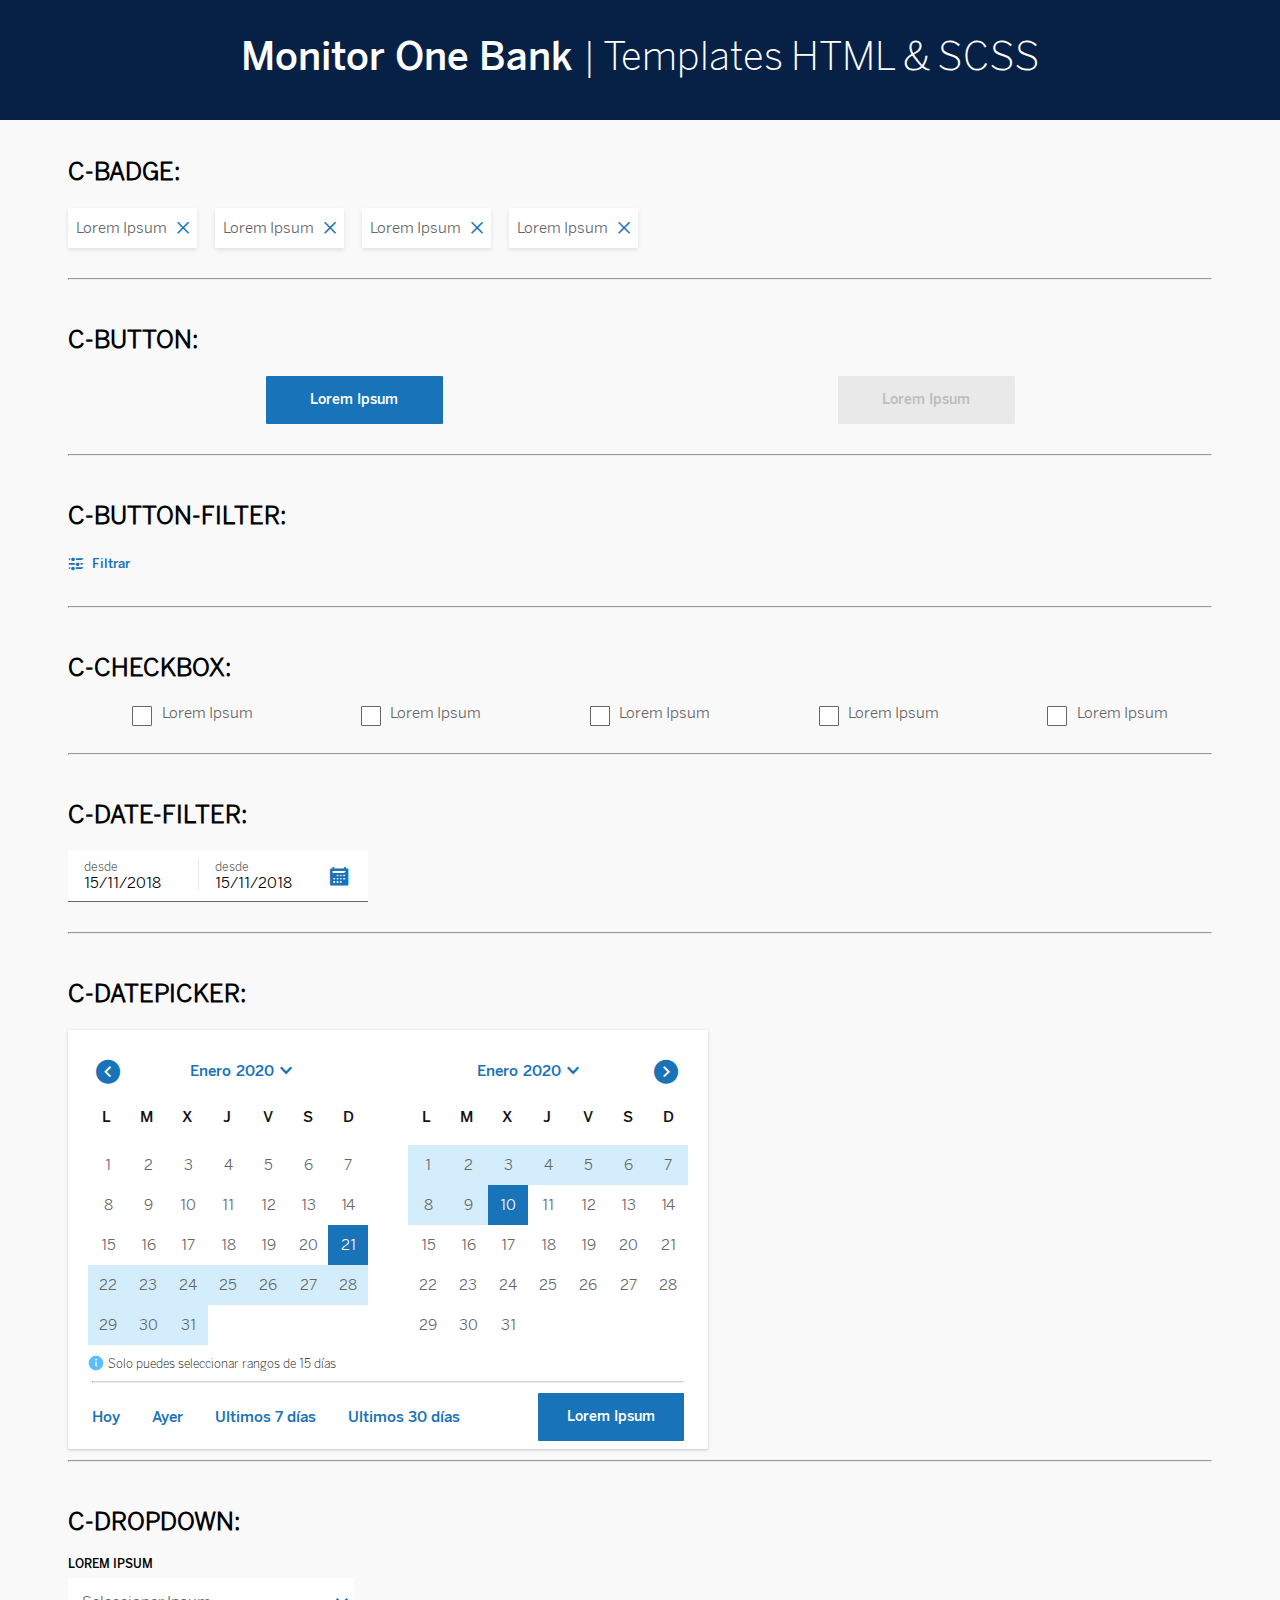
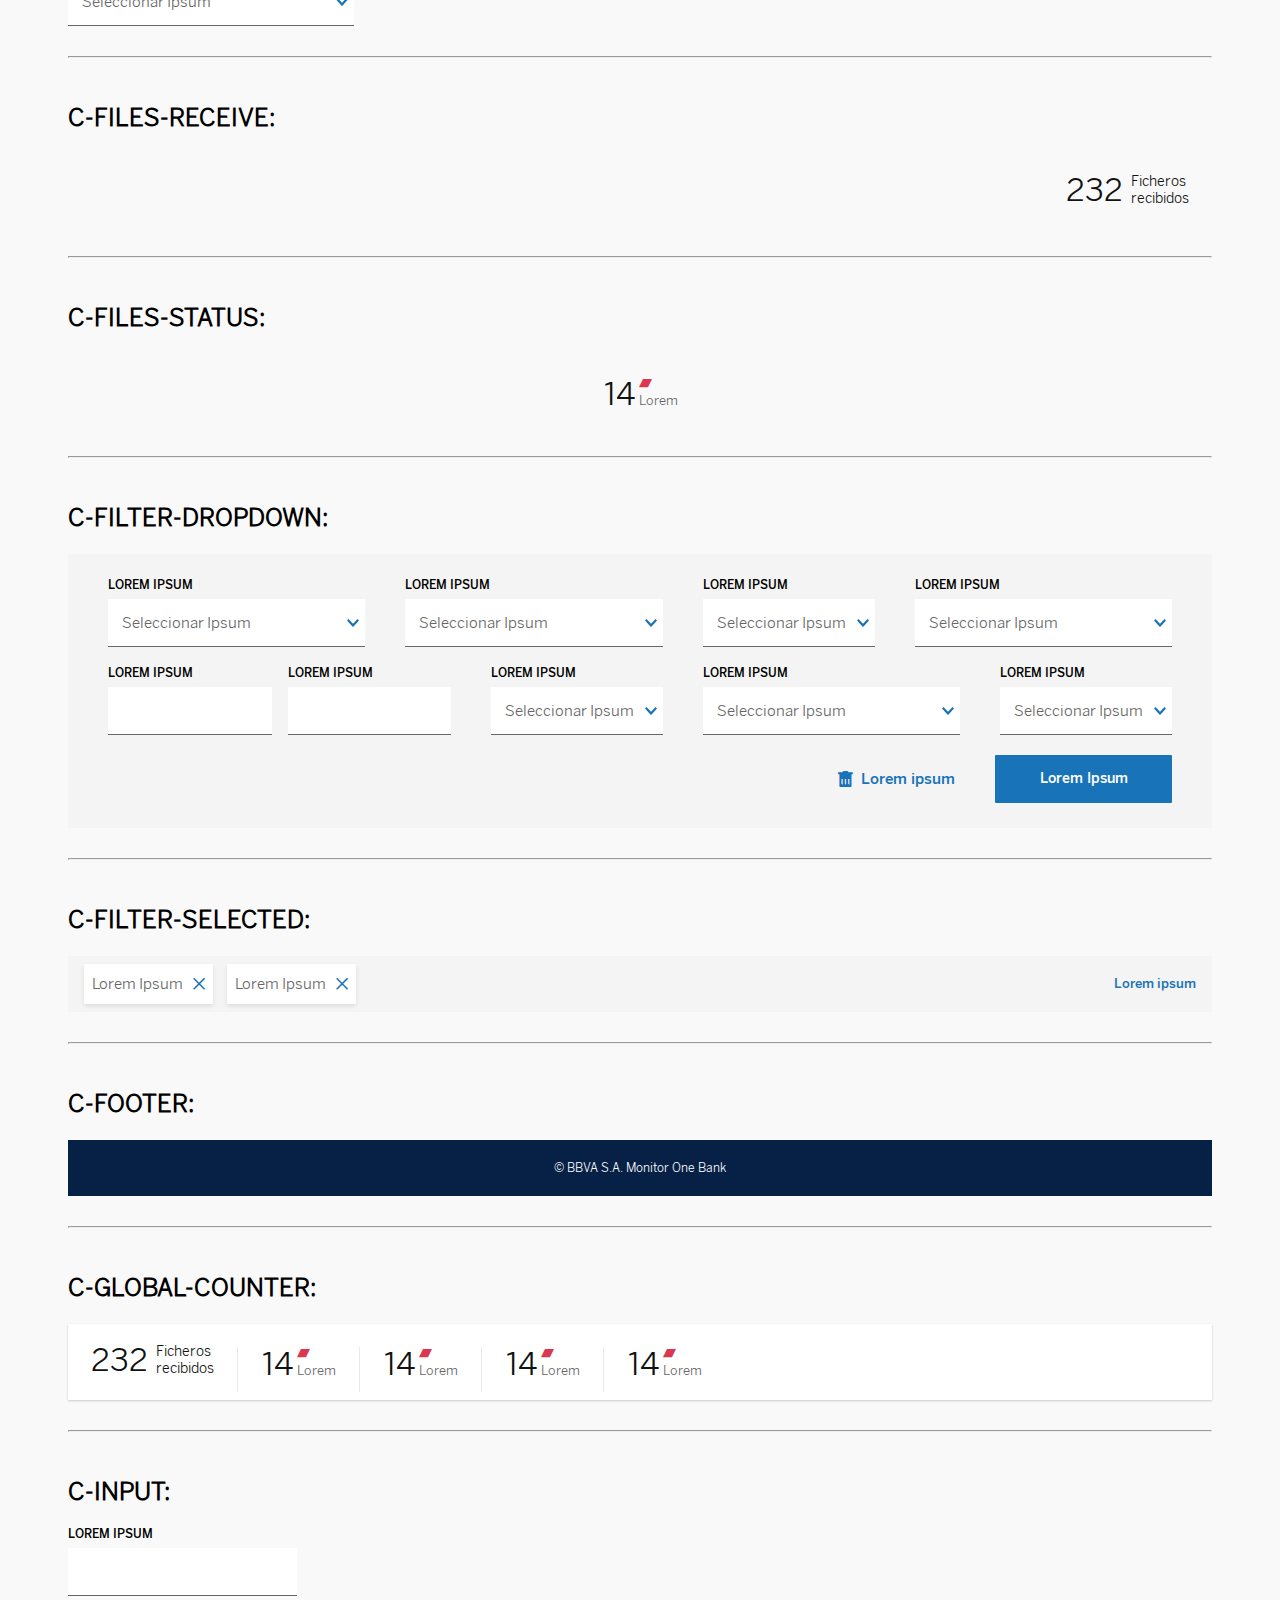
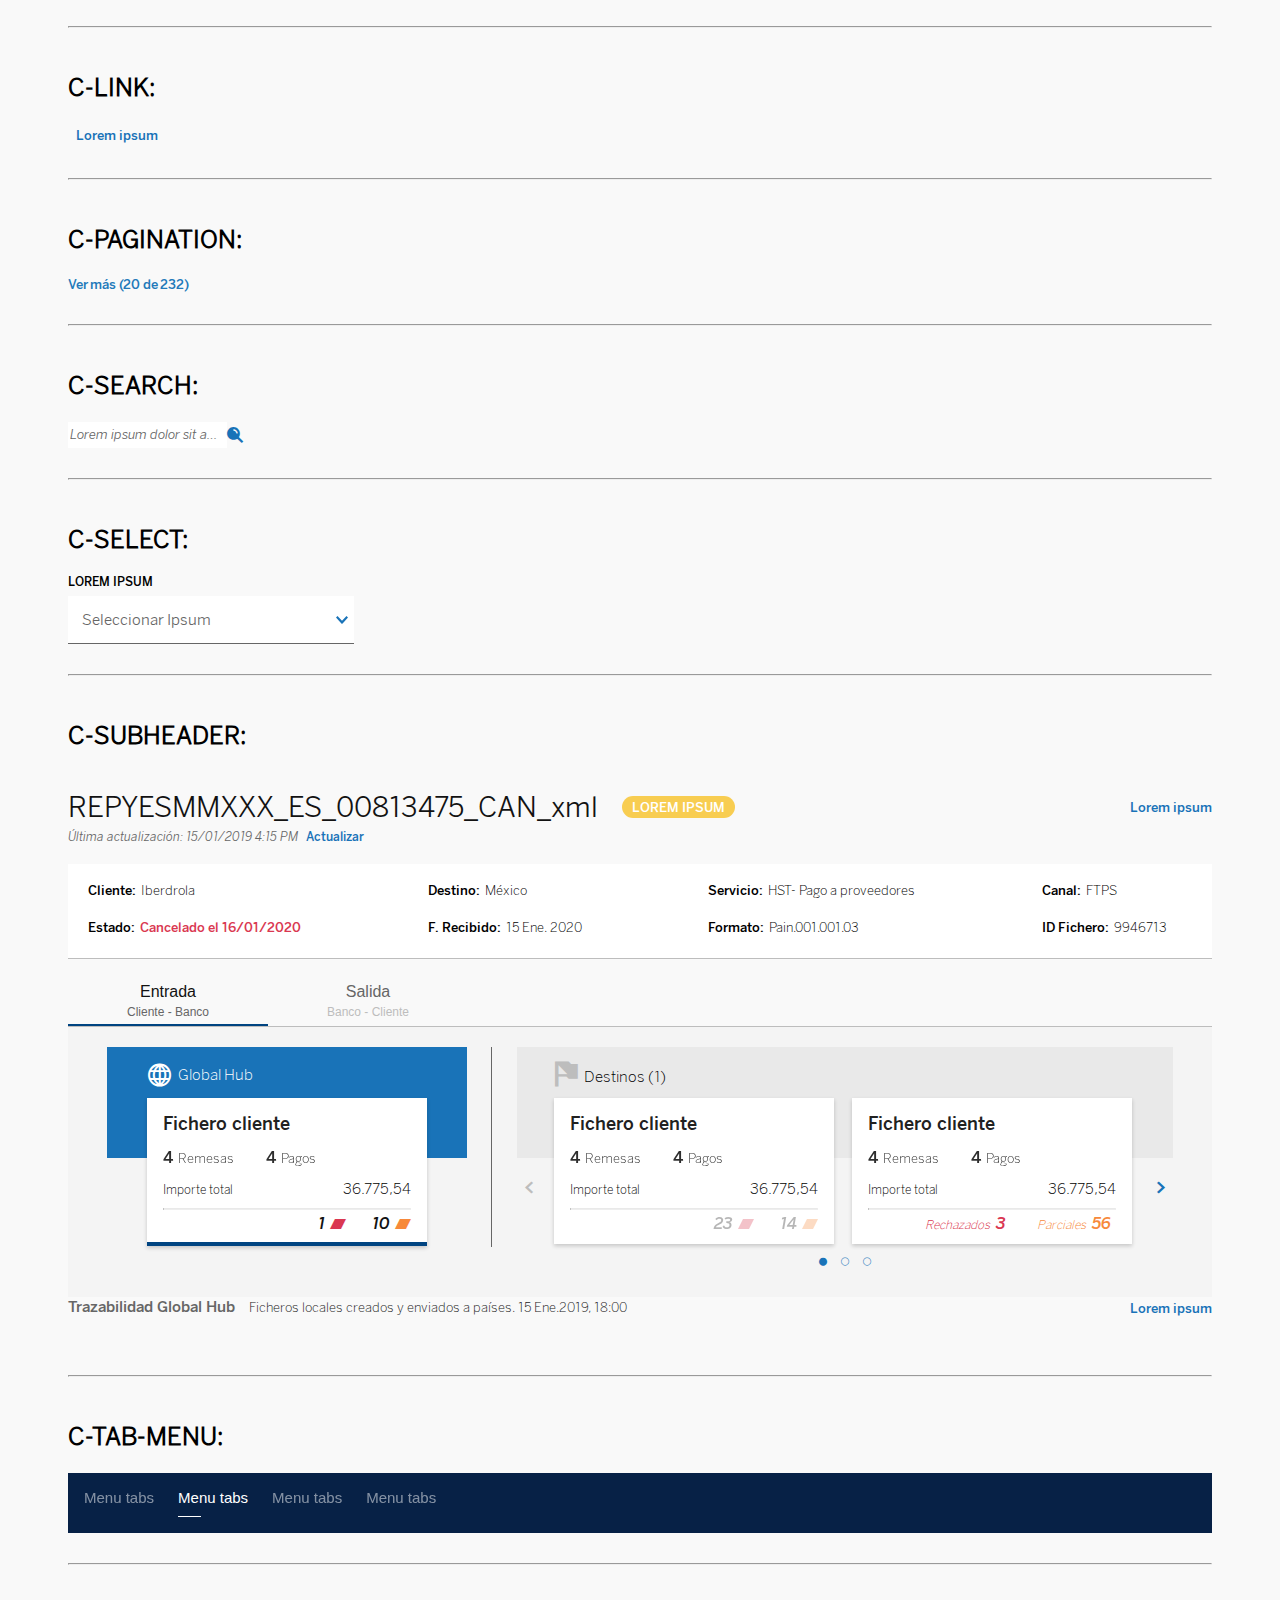
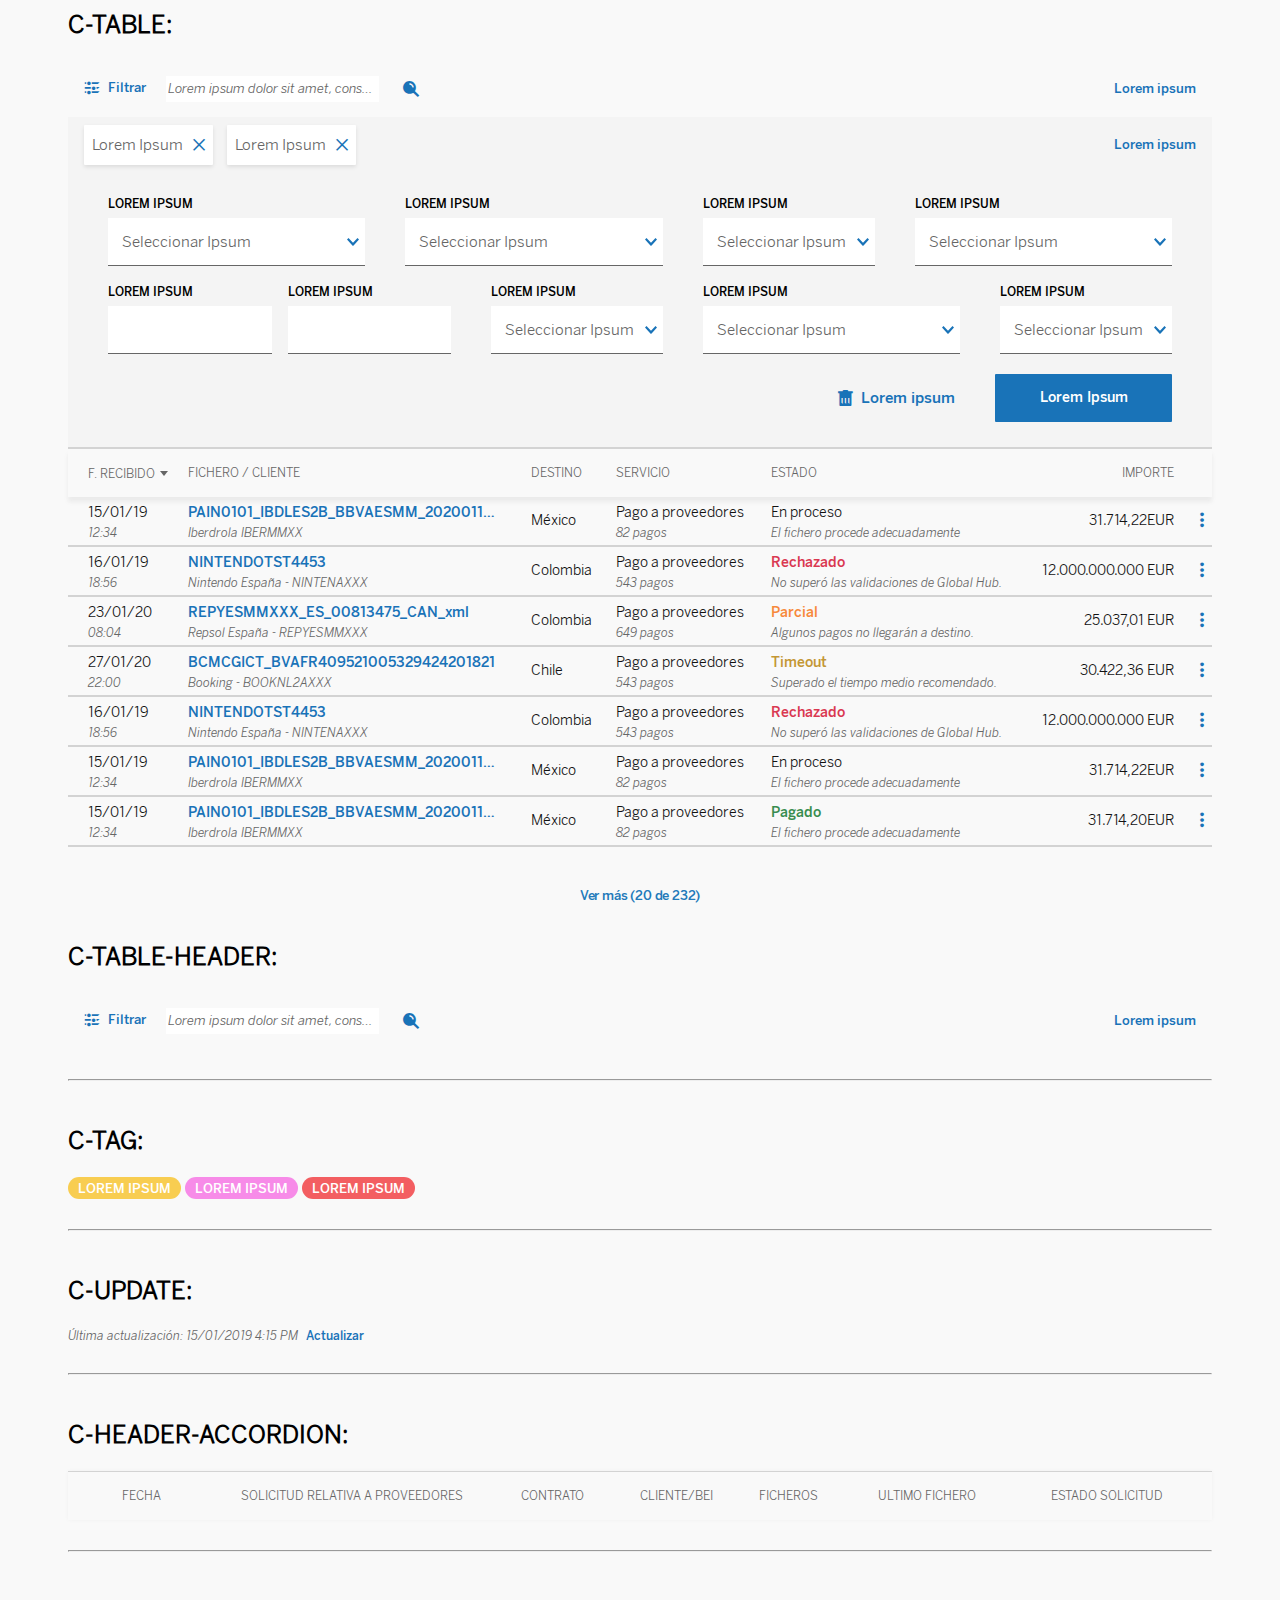
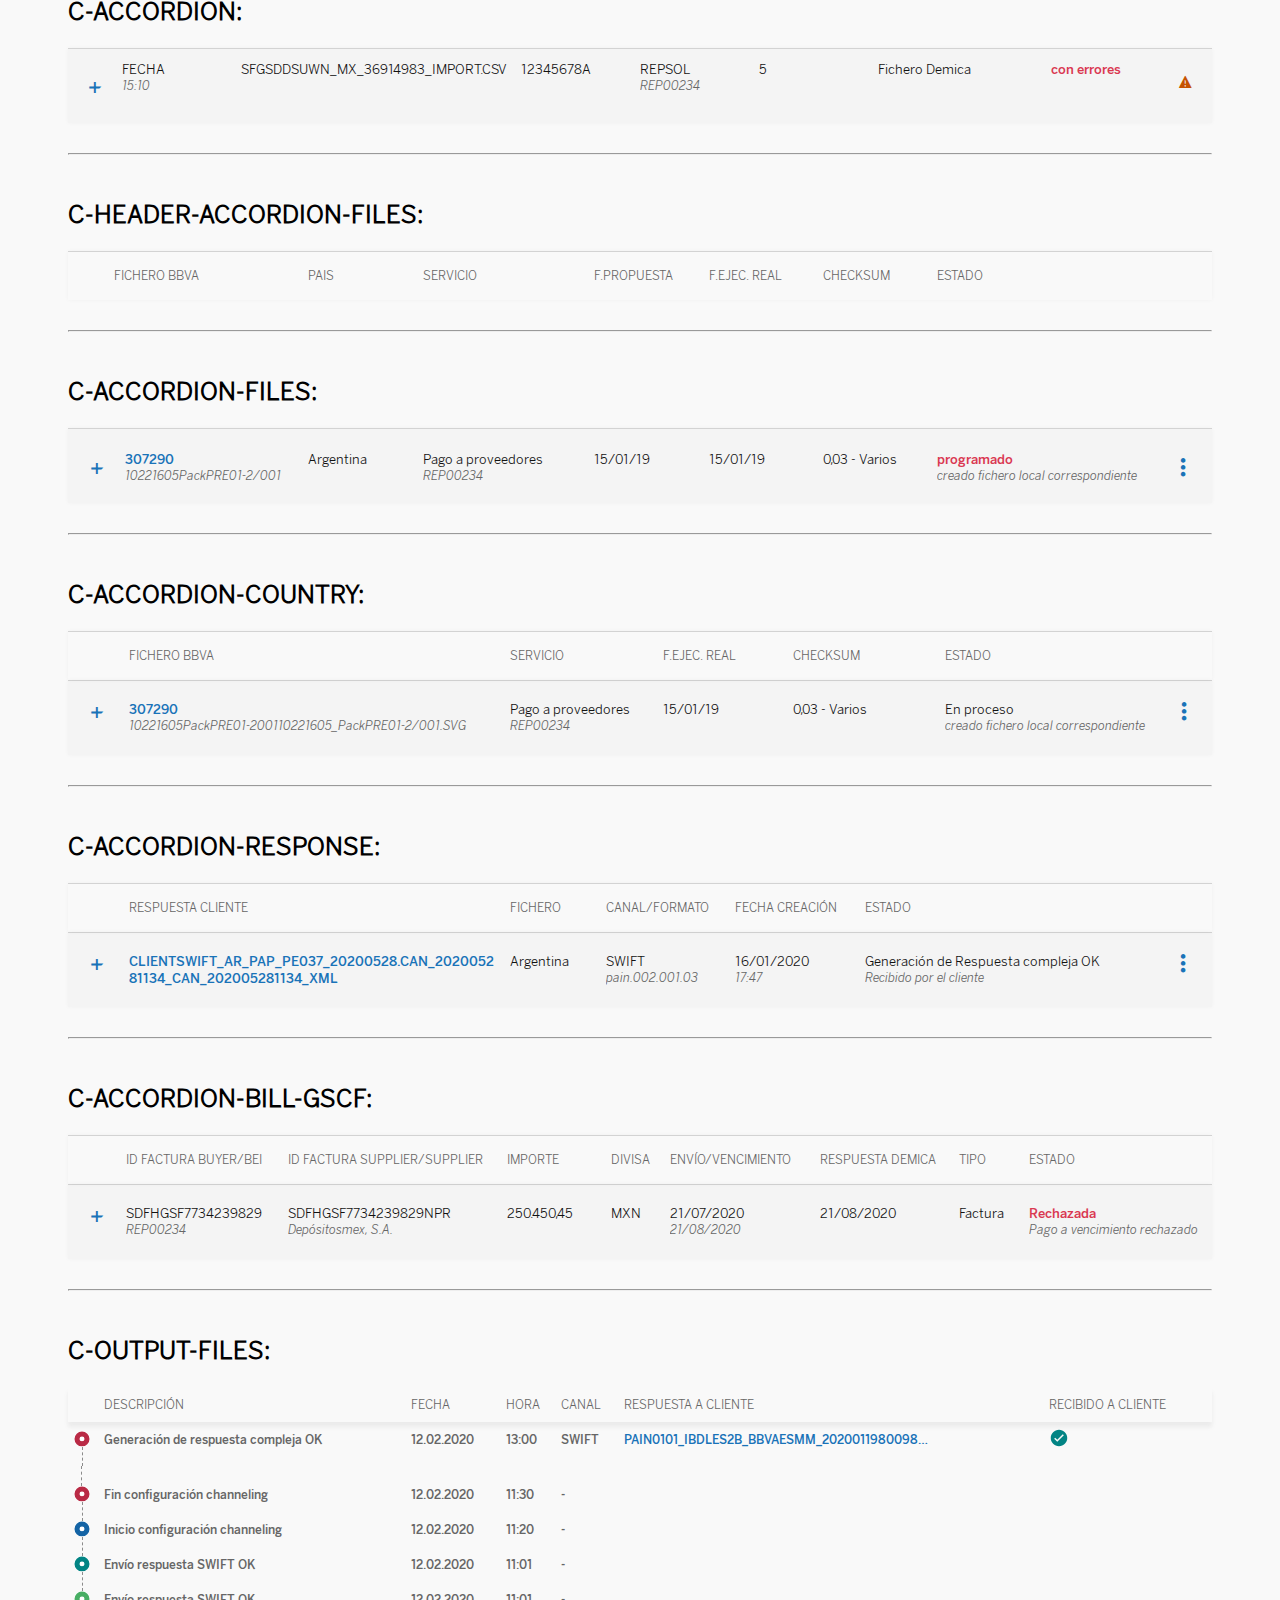
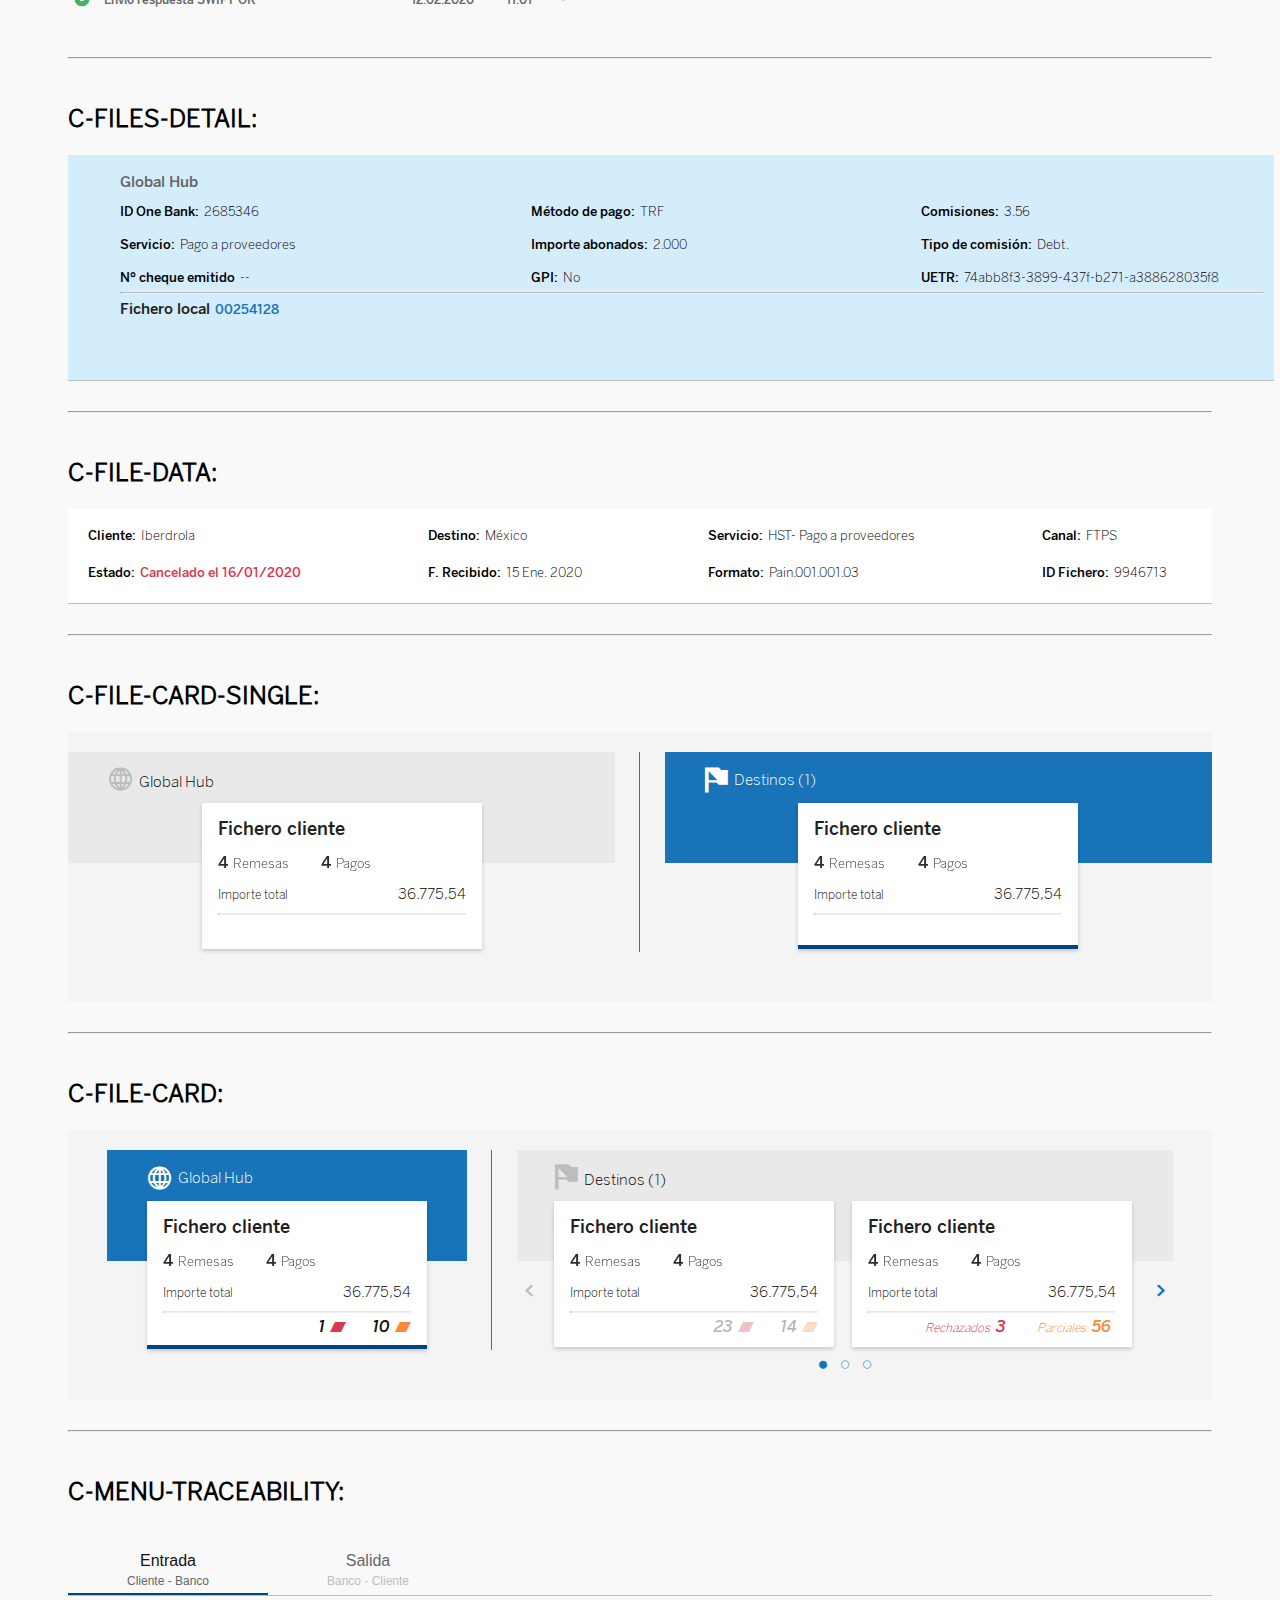
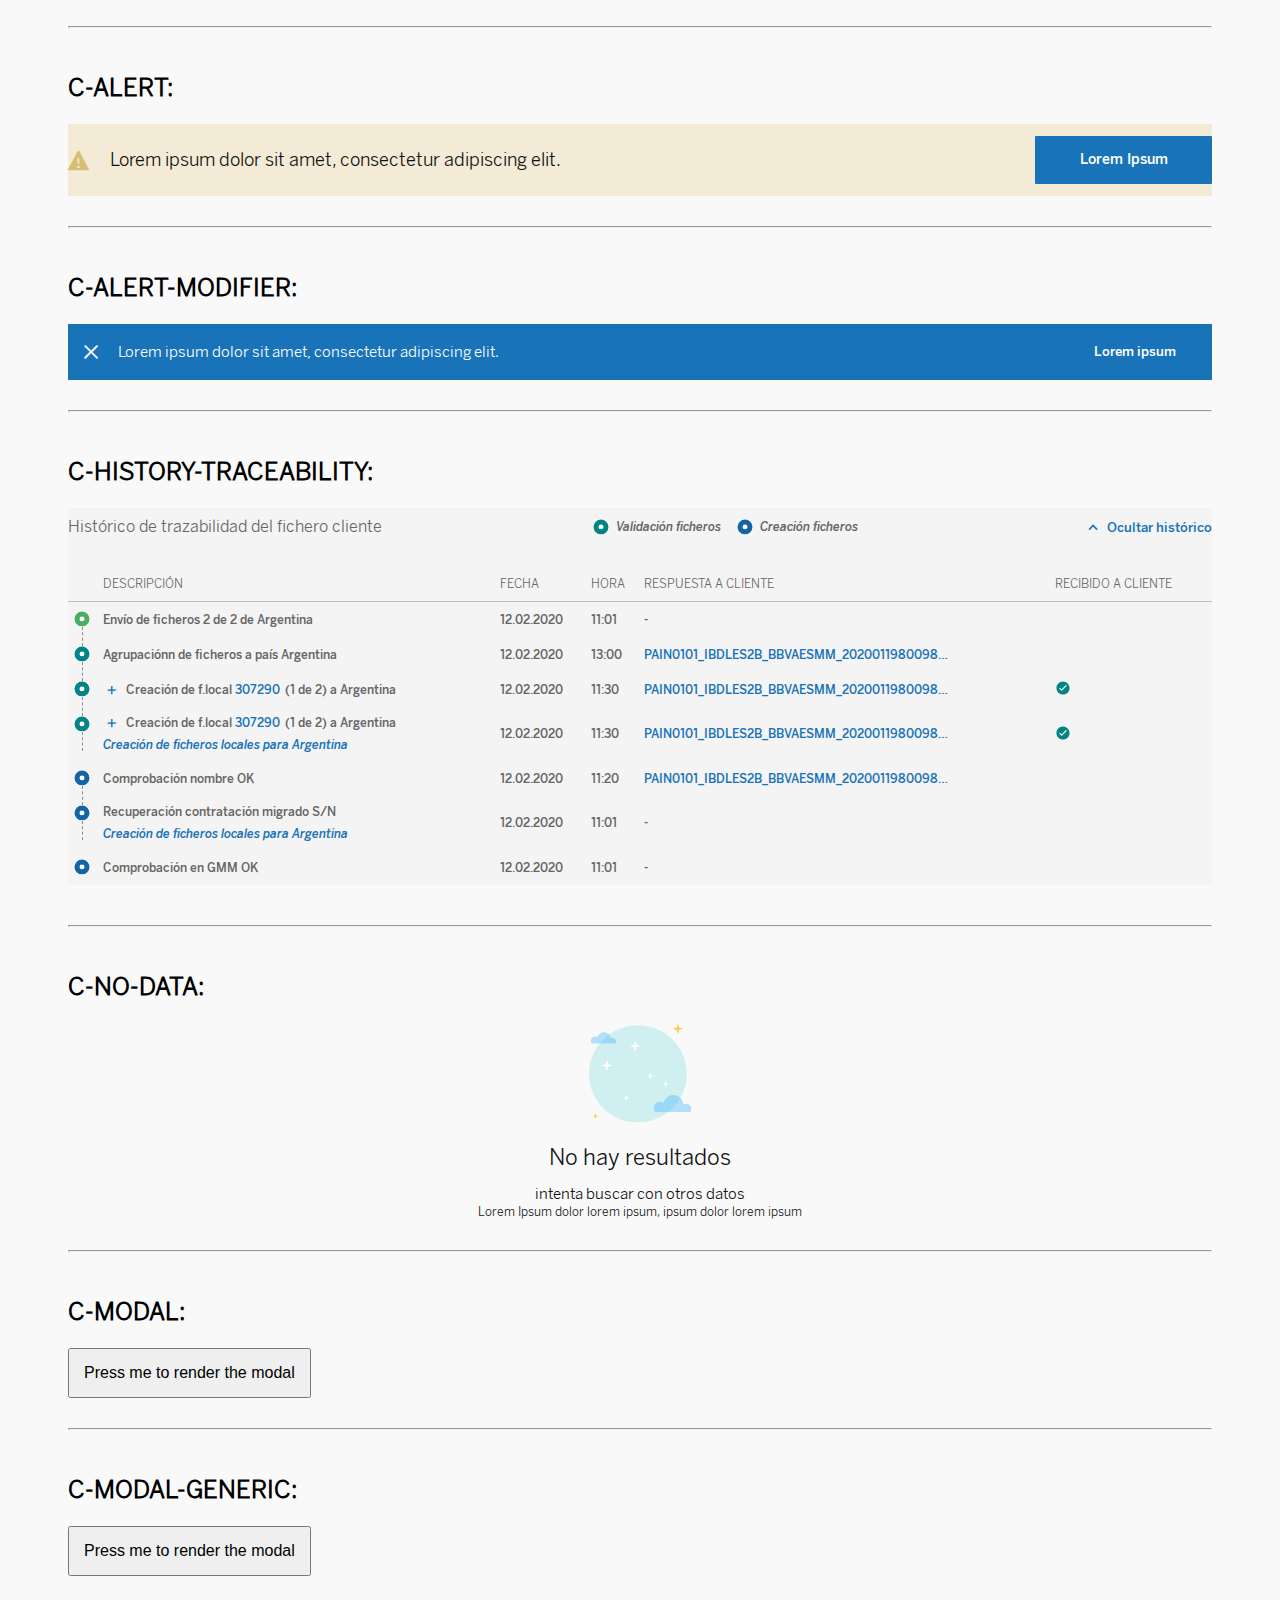
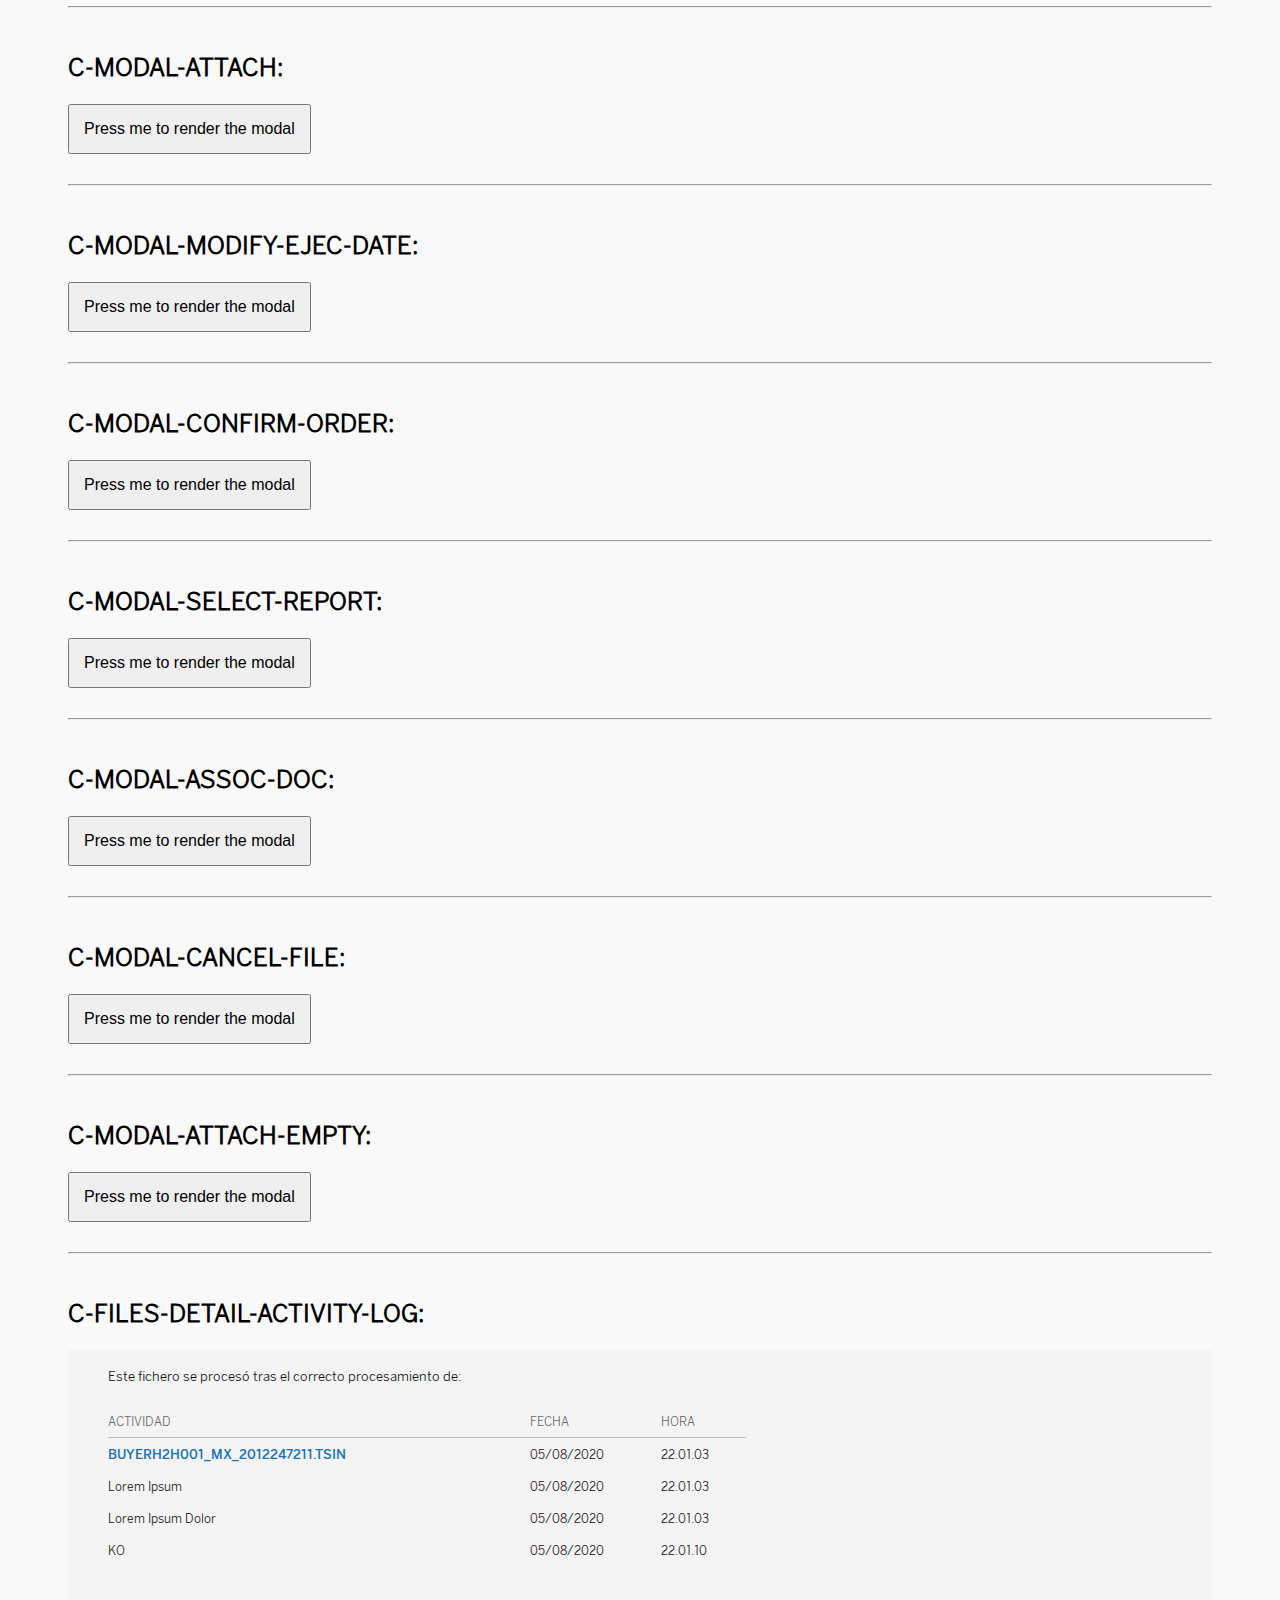
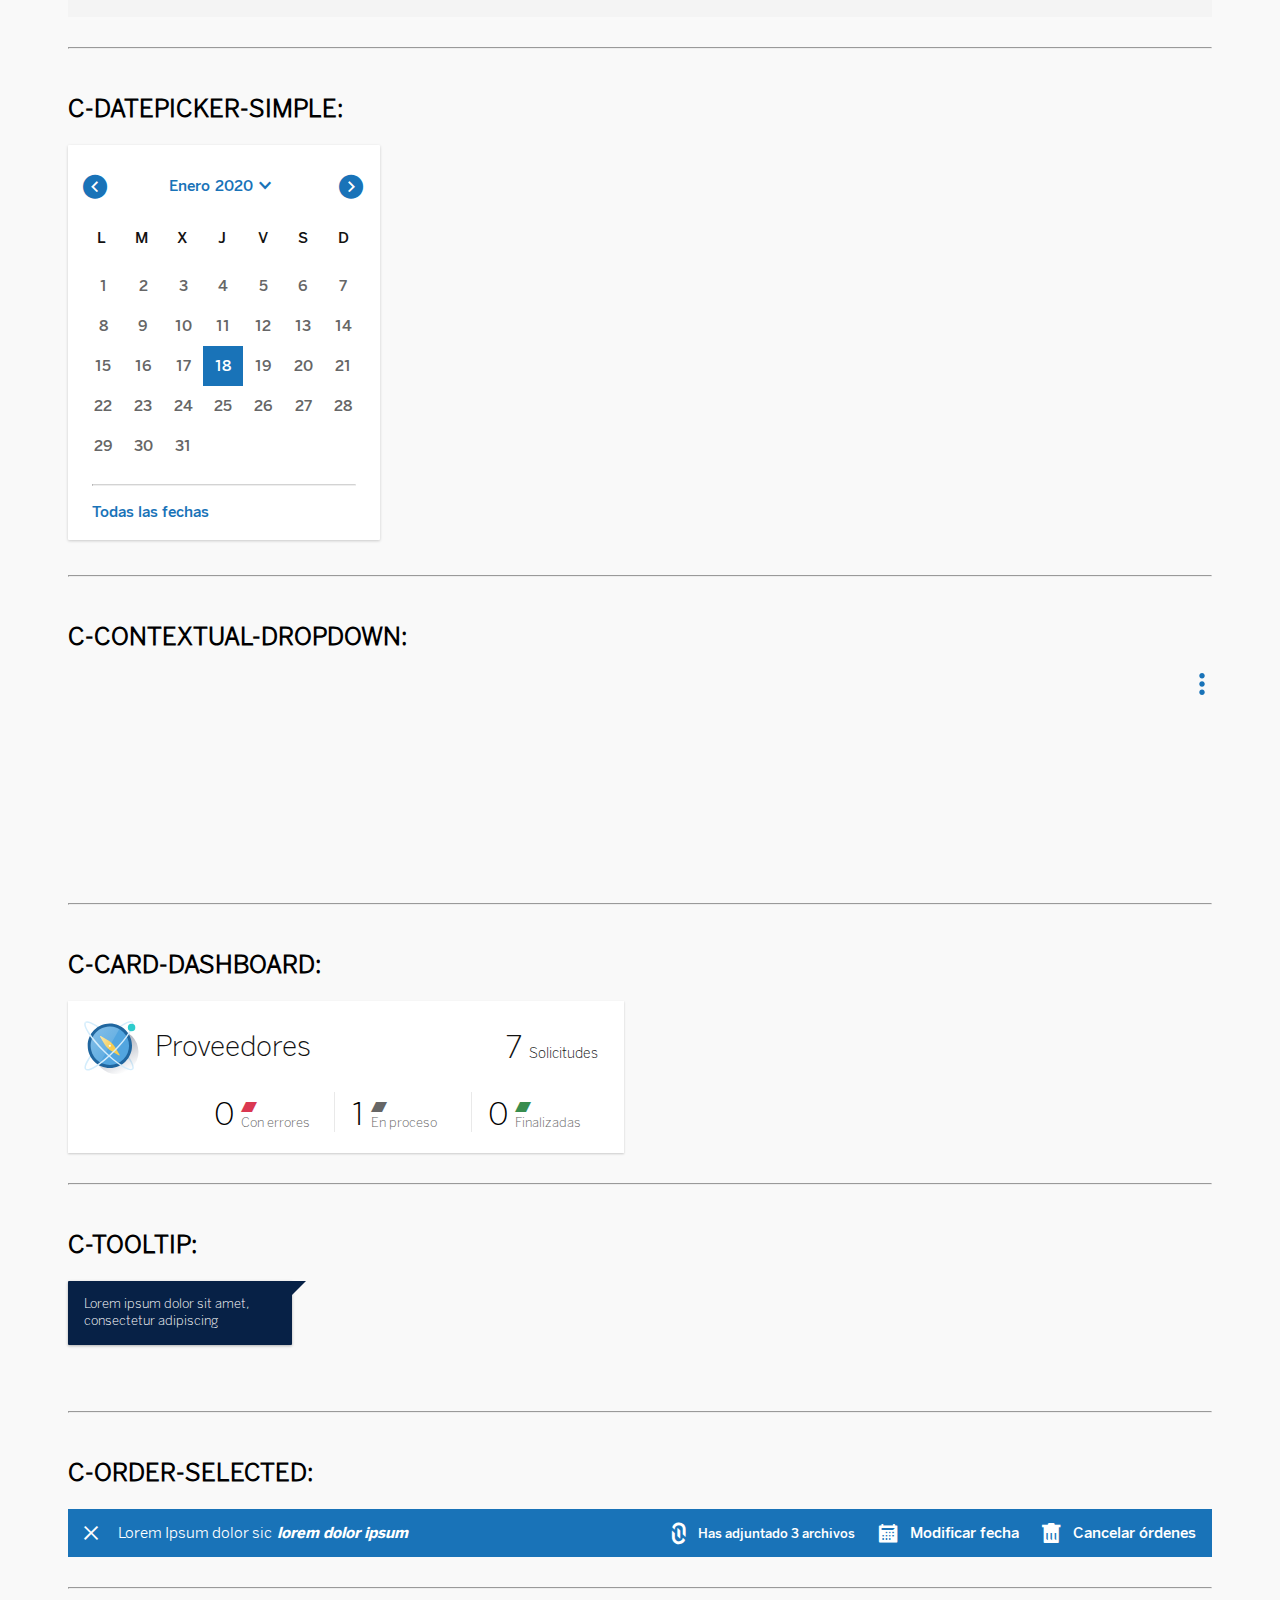
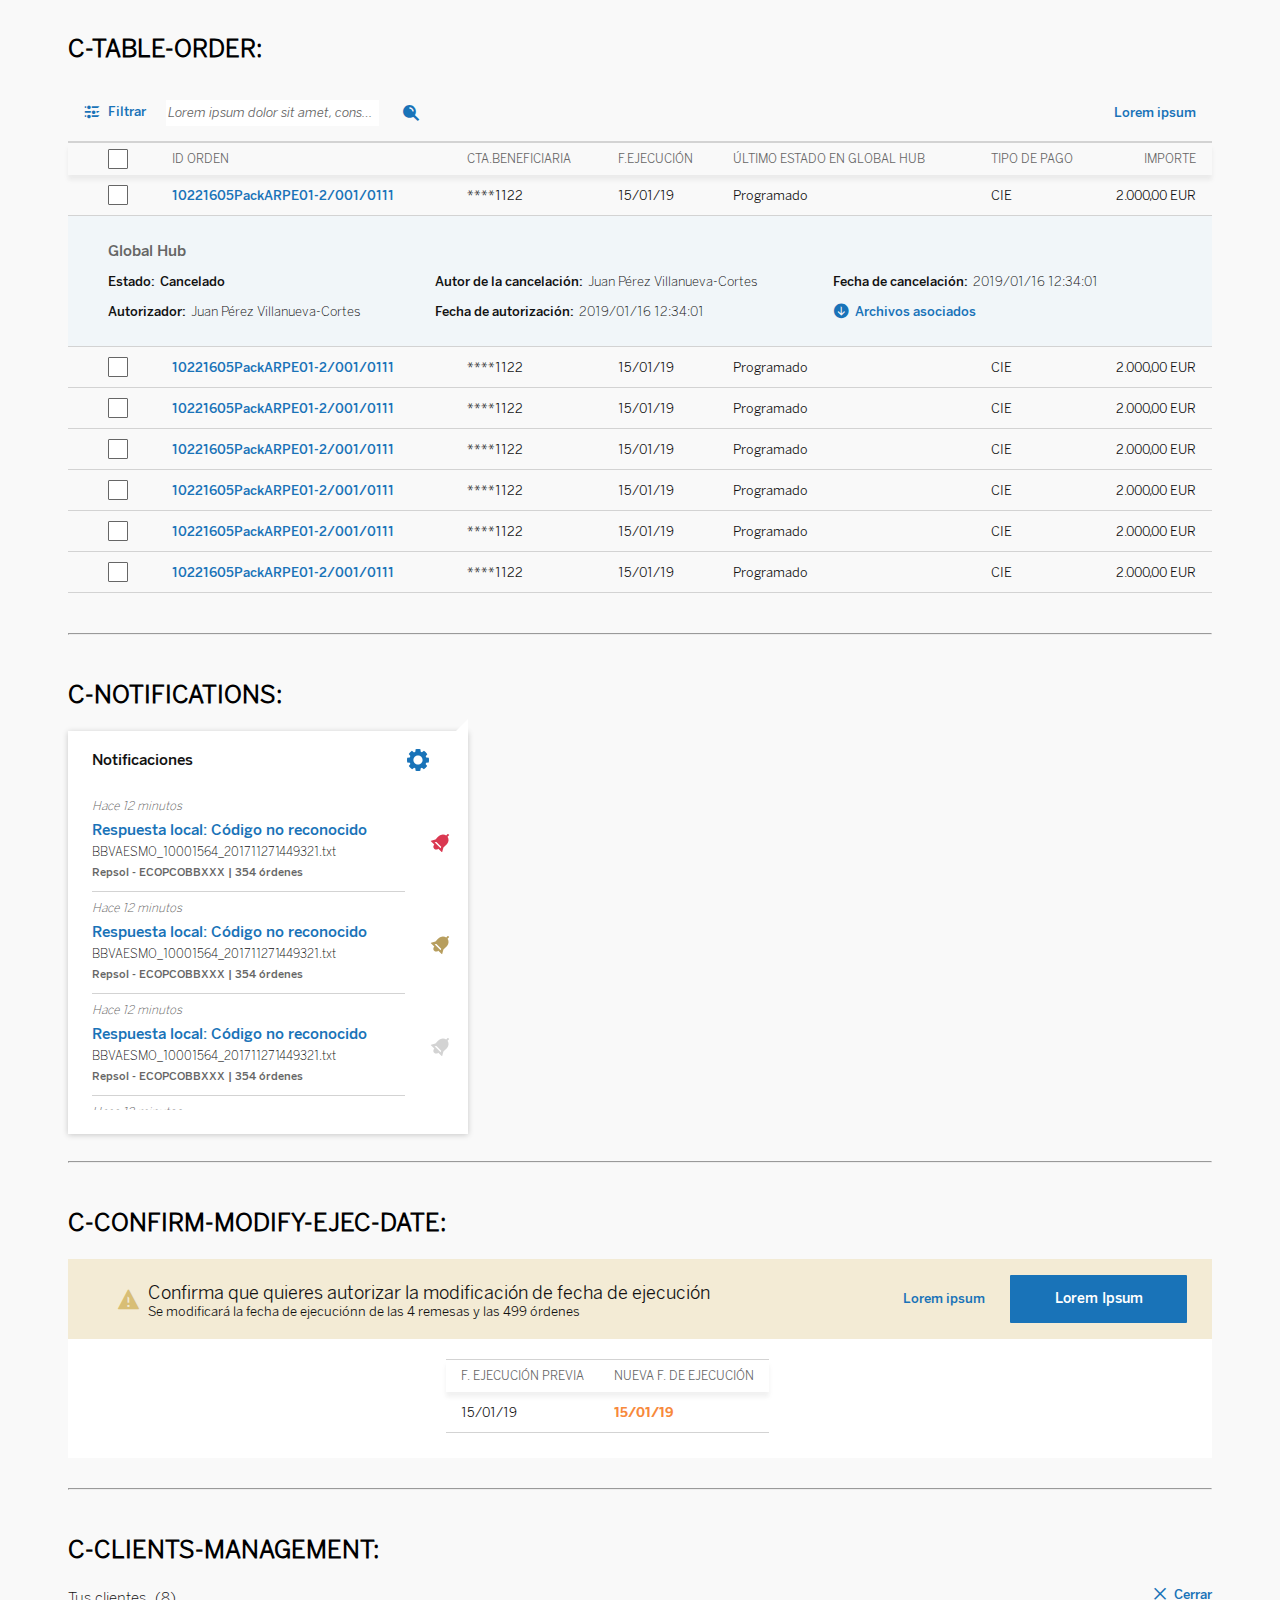
==== commit 1bf00dbb: "index & templates pug files renamed" ====
--- a/app_web/compiled/index.html
+++ b/app_web/compiled/index.html
@@ -13,12 +13,1103 @@
     <link href="css/color.css" rel="stylesheet" type="text/css">
     <link href="css/imports.css" rel="stylesheet" type="text/css">
   </head>
-  <body>
-    <header>
-      <div class="header__container">
-        <div class="left inline-flex">
-          <div class="logo"><img src="svg/bbva_logo.svg" alt=""></div>
-          <div class="tab__menu flex flex-align-center margin-top_5">
+  <body style="background: #f9f9f9;">
+    <header style="height: 120px;">
+      <section class="app__container">
+        <h1 style="font-family: 'Benton Sans Medium BBVA'; font-size: 2.4em; padding-top:1em; text-align: center; color: white;">
+           Monitor One Bank <span style="font-family: 'Benton Sans Light BBVA';">| Templates HTML &amp; SCSS</span></h1>
+      </section>
+    </header>
+    <section class="app__container">
+      <div class="row margin-bottom_40" style="margin-top:40px;">
+        <div class="col-12">
+          <h2 style="font-size:1.5em; font-weight: 700; margin-bottom:1em; text-transform: uppercase;">C-BADGE:</h2>
+          <div class="c-badge">
+            <Span>Lorem Ipsum</Span><i class="ico-close" tabindex="0" role="button"></i>
+          </div>
+          <div class="c-badge">
+            <Span>Lorem Ipsum</Span><i class="ico-close" tabindex="0" role="button"></i>
+          </div>
+          <div class="c-badge">
+            <Span>Lorem Ipsum</Span><i class="ico-close" tabindex="0" role="button"></i>
+          </div>
+          <div class="c-badge">
+            <Span>Lorem Ipsum</Span><i class="ico-close" tabindex="0" role="button"></i>
+          </div>
+          <hr class="margin-top_30">
+        </div>
+      </div>
+      <div class="row margin-bottom_40">
+        <div class="col-12">
+          <h2 style="font-size:1.5em; font-weight: 700; margin-bottom:1em; text-transform: uppercase;">C-BUTTON:</h2>
+          <div class="flex flex-justify-around">
+            <div class="c-button c-button--enabled"><span>Lorem Ipsum</span></div>
+            <div class="c-button c-button--disabled"><span>Lorem Ipsum</span></div>
+          </div>
+          <hr class="margin-top_30">
+        </div>
+      </div>
+      <div class="row margin-bottom_40">
+        <div class="col-12">
+          <h2 style="font-size:1.5em; font-weight: 700; margin-bottom:1em; text-transform: uppercase;">C-BUTTON-FILTER:</h2>
+          <div class="c-button-filter"><i class="ico-filter"></i><span>Filtrar</span></div>
+          <hr class="margin-top_30">
+        </div>
+      </div>
+      <div class="row margin-bottom_40">
+        <div class="col-12">
+          <h2 style="font-size:1.5em; font-weight: 700; margin-bottom:1em; text-transform: uppercase;">C-CHECKBOX:</h2>
+          <div class="flex flex-justify-around">
+            <div class="c-checkbox">
+              <input id="checkmark" type="checkbox">
+              <label for="checkmark">Lorem Ipsum</label>
+            </div>
+            <div class="c-checkbox">
+              <input id="checkmark" type="checkbox">
+              <label for="checkmark">Lorem Ipsum</label>
+            </div>
+            <div class="c-checkbox">
+              <input id="checkmark" type="checkbox">
+              <label for="checkmark">Lorem Ipsum</label>
+            </div>
+            <div class="c-checkbox">
+              <input id="checkmark" type="checkbox">
+              <label for="checkmark">Lorem Ipsum</label>
+            </div>
+            <div class="c-checkbox">
+              <input id="checkmark" type="checkbox">
+              <label for="checkmark">Lorem Ipsum</label>
+            </div>
+          </div>
+          <hr class="margin-top_30">
+        </div>
+      </div>
+      <div class="row margin-bottom_40">
+        <div class="col-12">
+          <h2 style="font-size:1.5em; font-weight: 700; margin-bottom:1em; text-transform: uppercase;">C-DATE-FILTER:</h2>
+          <div class="c-date-filter">
+            <div class="from"><span>desde</span><span>15/11/2018</span></div>
+            <div class="separator_vertical"></div>
+            <div class="to"><span>desde</span><span>15/11/2018</span></div>
+            <div class="navigation"><i class="ico-calendar"></i></div>
+          </div>
+          <hr class="margin-top_30">
+        </div>
+      </div>
+      <div class="row margin-bottom_40">
+        <div class="col-12">
+          <h2 style="font-size:1.5em; font-weight: 700; margin-bottom:1em; text-transform: uppercase;">C-DATEPICKER:</h2>
+          <div style="height:400px">
+            <div class="c-datepicker">
+              <div class="row calendar-container">
+                <div class="col-6 calendar-1">
+                  <div class="month-cal-1">
+                    <ul>
+                      <li class="prev" tabindex="0" role="button"><i class="ico-roundBack" tabindex="0" role="button"></i></li>
+                      <li>Enero<span>2020</span><i class="ico-unfold" tabindex="0" role="button"></i></li>
+                    </ul>
+                  </div>
+                  <ul class="weekdays">
+                    <li>L</li>
+                    <li>M</li>
+                    <li>X</li>
+                    <li>J</li>
+                    <li>V</li>
+                    <li>S</li>
+                    <li>D</li>
+                  </ul>
+                  <div class="days">
+                    <div class="frame-day"><span>1</span></div>
+                    <div class="frame-day"> <span>2</span></div>
+                    <div class="frame-day"> <span>3</span></div>
+                    <div class="frame-day"> <span>4</span></div>
+                    <div class="frame-day"> <span>5</span></div>
+                    <div class="frame-day"> <span>6</span></div>
+                    <div class="frame-day"> <span>7</span></div>
+                    <div class="frame-day"> <span>8</span></div>
+                    <div class="frame-day"> <span>9</span></div>
+                    <div class="frame-day"><span>10</span></div>
+                    <div class="frame-day"> <span>11</span></div>
+                    <div class="frame-day"> <span>12</span></div>
+                    <div class="frame-day"> <span>13</span></div>
+                    <div class="frame-day"> <span>14</span></div>
+                    <div class="frame-day"> <span>15</span></div>
+                    <div class="frame-day"> <span>16</span></div>
+                    <div class="frame-day"> <span>17</span></div>
+                    <div class="frame-day"> <span>18</span></div>
+                    <div class="frame-day"> <span>19</span></div>
+                    <div class="frame-day"> <span>20</span></div>
+                    <div class="frame-day active"><span>21</span></div>
+                    <div class="frame-day selected"><span>22</span></div>
+                    <div class="frame-day selected"><span>23</span></div>
+                    <div class="frame-day selected"><span>24</span></div>
+                    <div class="frame-day selected"><span>25</span></div>
+                    <div class="frame-day selected"><span>26</span></div>
+                    <div class="frame-day selected"><span>27</span></div>
+                    <div class="frame-day selected"><span>28</span></div>
+                    <div class="frame-day selected"><span>29</span></div>
+                    <div class="frame-day selected"><span>30</span></div>
+                    <div class="frame-day selected"><span>31</span></div>
+                  </div>
+                </div>
+                <div class="col-6 calendar-2">
+                  <div class="month-cal-2">
+                    <ul>
+                      <li class="next" tabindex="0" role="button"><i class="ico-roundNext" tabindex="0" role="button"></i></li>
+                      <li>Enero<span>2020</span><i class="ico-unfold" tabindex="0" role="button"></i></li>
+                    </ul>
+                  </div>
+                  <ul class="weekdays">
+                    <li>L</li>
+                    <li>M</li>
+                    <li>X</li>
+                    <li>J</li>
+                    <li>V</li>
+                    <li>S</li>
+                    <li>D</li>
+                  </ul>
+                  <div class="days">
+                    <div class="frame-day selected"><span>1</span></div>
+                    <div class="frame-day selected"><span>2</span></div>
+                    <div class="frame-day selected"> <span>3</span></div>
+                    <div class="frame-day selected"> <span>4</span></div>
+                    <div class="frame-day selected"> <span>5</span></div>
+                    <div class="frame-day selected"> <span>6</span></div>
+                    <div class="frame-day selected"> <span>7</span></div>
+                    <div class="frame-day selected"><span>8</span></div>
+                    <div class="frame-day selected"><span>9</span></div>
+                    <div class="frame-day active"><span>10</span></div>
+                    <div class="frame-day"> <span>11</span></div>
+                    <div class="frame-day"> <span>12</span></div>
+                    <div class="frame-day"> <span>13</span></div>
+                    <div class="frame-day"> <span>14</span></div>
+                    <div class="frame-day"> <span>15</span></div>
+                    <div class="frame-day"> <span>16</span></div>
+                    <div class="frame-day"> <span>17</span></div>
+                    <div class="frame-day"> <span>18</span></div>
+                    <div class="frame-day"> <span>19</span></div>
+                    <div class="frame-day"><span>20</span></div>
+                    <div class="frame-day"> <span>21</span></div>
+                    <div class="frame-day"> <span>22</span></div>
+                    <div class="frame-day"><span>23</span></div>
+                    <div class="frame-day"> <span>24</span></div>
+                    <div class="frame-day"> <span>25</span></div>
+                    <div class="frame-day"> <span>26</span></div>
+                    <div class="frame-day"> <span>27</span></div>
+                    <div class="frame-day"> <span>28</span></div>
+                    <div class="frame-day"> <span>29</span></div>
+                    <div class="frame-day"> <span>30</span></div>
+                    <div class="frame-day"> <span>31</span></div>
+                  </div>
+                </div>
+              </div>
+              <div class="info-message flex flex-align-center"><img src="../svg/info-message.svg" alt=""><span>Solo puedes seleccionar rangos de 15 días</span></div>
+              <hr>
+              <div class="row">
+                <div class="col">
+                  <div class="calendar-nav">
+                    <div class="select-days">
+                      <ul class="day-navigation">
+                        <li class="first"><span>Hoy</span></li>
+                        <li><span>Ayer</span></li>
+                        <li><span>Ultimos 7 días</span></li>
+                        <li class="last"><span>Ultimos 30 días</span></li>
+                      </ul>
+                    </div>
+                    <div class="accept-days">
+                      <div class="c-button c-button--enabled"><span>Lorem Ipsum</span></div>
+                    </div>
+                  </div>
+                </div>
+              </div>
+            </div>
+          </div>
+          <hr class="margin-top_30">
+        </div>
+      </div>
+      <div class="row margin-bottom_40">
+        <div class="col-12">
+          <h2 style="font-size:1.5em; font-weight: 700; margin-bottom:1em; text-transform: uppercase;">C-dropdown:</h2>
+          <div class="quarter-width">
+            <div class="label_c-dropdown">Lorem Ipsum</div>
+            <div class="c-dropdown">
+              <button class="dropbtn" onclick="dropdownFunction()">Seleccionar Ipsum</button>
+              <div class="c-dropdown_content" id="checkboxDropdown">
+                <div class="countryList">
+                  <div class="country">
+                    <div class="c-checkbox">
+                      <input id="checkmark" type="checkbox">
+                      <label for="checkmark">Lorem Ipsum</label>
+                    </div>
+                  </div>
+                  <div class="country">
+                    <div class="c-checkbox">
+                      <input id="checkmark" type="checkbox">
+                      <label for="checkmark">Lorem Ipsum</label>
+                    </div>
+                  </div>
+                  <div class="country">
+                    <div class="c-checkbox">
+                      <input id="checkmark" type="checkbox">
+                      <label for="checkmark">Lorem Ipsum</label>
+                    </div>
+                  </div>
+                  <div class="country">
+                    <div class="c-checkbox">
+                      <input id="checkmark" type="checkbox">
+                      <label for="checkmark">Lorem Ipsum</label>
+                    </div>
+                  </div>
+                  <div class="country">
+                    <div class="c-checkbox">
+                      <input id="checkmark" type="checkbox">
+                      <label for="checkmark">Lorem Ipsum</label>
+                    </div>
+                  </div>
+                  <div class="country">
+                    <div class="c-checkbox">
+                      <input id="checkmark" type="checkbox">
+                      <label for="checkmark">Lorem Ipsum</label>
+                    </div>
+                  </div>
+                  <div class="country">
+                    <div class="c-checkbox">
+                      <input id="checkmark" type="checkbox">
+                      <label for="checkmark">Lorem Ipsum</label>
+                    </div>
+                  </div>
+                  <div class="country">
+                    <div class="c-checkbox">
+                      <input id="checkmark" type="checkbox">
+                      <label for="checkmark">Lorem Ipsum</label>
+                    </div>
+                  </div>
+                  <div class="country">
+                    <div class="c-checkbox">
+                      <input id="checkmark" type="checkbox">
+                      <label for="checkmark">Lorem Ipsum</label>
+                    </div>
+                  </div>
+                  <div class="country">
+                    <div class="c-checkbox">
+                      <input id="checkmark" type="checkbox">
+                      <label for="checkmark">Lorem Ipsum</label>
+                    </div>
+                  </div>
+                  <div class="country">
+                    <div class="c-checkbox">
+                      <input id="checkmark" type="checkbox">
+                      <label for="checkmark">Lorem Ipsum</label>
+                    </div>
+                  </div>
+                  <div class="country">
+                    <div class="c-checkbox">
+                      <input id="checkmark" type="checkbox">
+                      <label for="checkmark">Lorem Ipsum</label>
+                    </div>
+                  </div>
+                  <div class="country">
+                    <div class="c-checkbox">
+                      <input id="checkmark" type="checkbox">
+                      <label for="checkmark">Lorem Ipsum</label>
+                    </div>
+                  </div>
+                  <div class="country">
+                    <div class="c-checkbox">
+                      <input id="checkmark" type="checkbox">
+                      <label for="checkmark">Lorem Ipsum</label>
+                    </div>
+                  </div>
+                  <div class="country">
+                    <div class="c-checkbox">
+                      <input id="checkmark" type="checkbox">
+                      <label for="checkmark">Lorem Ipsum</label>
+                    </div>
+                  </div>
+                  <div class="country">
+                    <div class="c-checkbox">
+                      <input id="checkmark" type="checkbox">
+                      <label for="checkmark">Lorem Ipsum</label>
+                    </div>
+                  </div>
+                  <div class="country">
+                    <div class="c-checkbox">
+                      <input id="checkmark" type="checkbox">
+                      <label for="checkmark">Lorem Ipsum</label>
+                    </div>
+                  </div>
+                  <div class="country">
+                    <div class="c-checkbox">
+                      <input id="checkmark" type="checkbox">
+                      <label for="checkmark">Lorem Ipsum</label>
+                    </div>
+                  </div>
+                  <div class="country">
+                    <div class="c-checkbox">
+                      <input id="checkmark" type="checkbox">
+                      <label for="checkmark">Lorem Ipsum</label>
+                    </div>
+                  </div>
+                  <div class="country">
+                    <div class="c-checkbox">
+                      <input id="checkmark" type="checkbox">
+                      <label for="checkmark">Lorem Ipsum</label>
+                    </div>
+                  </div>
+                  <div class="country">
+                    <div class="c-checkbox">
+                      <input id="checkmark" type="checkbox">
+                      <label for="checkmark">Lorem Ipsum</label>
+                    </div>
+                  </div>
+                  <div class="country">
+                    <div class="c-checkbox">
+                      <input id="checkmark" type="checkbox">
+                      <label for="checkmark">Lorem Ipsum</label>
+                    </div>
+                  </div>
+                  <div class="country">
+                    <div class="c-checkbox">
+                      <input id="checkmark" type="checkbox">
+                      <label for="checkmark">Lorem Ipsum</label>
+                    </div>
+                  </div>
+                  <div class="country">
+                    <div class="c-checkbox">
+                      <input id="checkmark" type="checkbox">
+                      <label for="checkmark">Lorem Ipsum</label>
+                    </div>
+                  </div>
+                </div>
+              </div>
+            </div>
+          </div>
+          <hr class="margin-top_30">
+        </div>
+      </div>
+      <div class="row margin-bottom_40">
+        <div class="col-12">
+          <h2 style="font-size:1.5em; font-weight: 700; margin-bottom:1em; text-transform: uppercase;">c-files-receive:</h2>
+          <div class="c-files-receive">
+            <div><span>232</span></div>
+            <div>
+              <p>Ficheros recibidos</p>
+            </div>
+          </div>
+          <hr class="margin-top_30">
+        </div>
+      </div>
+      <div class="row margin-bottom_40">
+        <div class="col-12">
+          <h2 style="font-size:1.5em; font-weight: 700; margin-bottom:1em; text-transform: uppercase;">c-files-status:</h2>
+          <div class="files-status">
+            <div><span>14</span></div>
+            <div><i class="ico-path-3-1"></i>
+              <p>Lorem</p>
+            </div>
+          </div>
+          <hr class="margin-top_30">
+        </div>
+      </div>
+      <div class="row margin-bottom_40">
+        <div class="col-12">
+          <h2 style="font-size:1.5em; font-weight: 700; margin-bottom:1em; text-transform: uppercase;">c-filter-dropdown:</h2>
+          <div class="c-filter-dropdown">
+            <div class="row margin-bottom_20 flex flex-justify-between">
+              <div class="col-3 margin-right_40">
+                <div class="label_c-select">Lorem Ipsum</div>
+                <div class="dropdown">
+                  <button class="dropbtn" onclick="myFunction()">Seleccionar Ipsum</button>
+                  <div class="dropdown-content" id="myDropdown">
+                    <div class="c-select-search">
+                      <div class="c-search">
+                        <input type="text" value="Lorem ipsum dolor sit amet, consectetur ad" onclick="this.value='';"><i class="ico-search-secondary"></i>
+                      </div><a class="first-child" href="#">
+                        <p class="client">Inditex</p><span class="code">Inditexxh2h</span></a><a href="#">
+                        <p class="client">Repsol</p><span class="code">repyesmmxxx</span></a><a href="#">
+                        <p class="client">Iberdrola</p><span class="code">iberesmmxxx</span></a><a href="#">
+                        <p class="client">Inditex</p><span class="code">Inditexxh2h</span></a><a href="#">
+                        <p class="client">Repsol</p><span class="code">repyesmmxxx</span></a><a href="#">
+                        <p class="client">Iberdrola</p><span class="code">iberesmmxxx</span></a><a href="#">
+                        <p class="client">Inditex</p><span class="code">Inditexxh2h</span></a><a href="#">
+                        <p class="client">Repsol</p><span class="code">repyesmmxxx</span></a><a href="#">
+                        <p class="client">Iberdrola</p><span class="code">iberesmmxxx                         </span></a>
+                    </div>
+                  </div>
+                </div>
+              </div>
+              <div class="col-3 margin-right_40">
+                <div class="label_c-dropdown">Lorem Ipsum</div>
+                <div class="c-dropdown">
+                  <button class="dropbtn" onclick="dropdownFunction()">Seleccionar Ipsum</button>
+                  <div class="c-dropdown_content" id="checkboxDropdown">
+                    <div class="countryList">
+                      <div class="country">
+                        <div class="c-checkbox">
+                          <input id="checkmark" type="checkbox">
+                          <label for="checkmark">Lorem Ipsum</label>
+                        </div>
+                      </div>
+                      <div class="country">
+                        <div class="c-checkbox">
+                          <input id="checkmark" type="checkbox">
+                          <label for="checkmark">Lorem Ipsum</label>
+                        </div>
+                      </div>
+                      <div class="country">
+                        <div class="c-checkbox">
+                          <input id="checkmark" type="checkbox">
+                          <label for="checkmark">Lorem Ipsum</label>
+                        </div>
+                      </div>
+                      <div class="country">
+                        <div class="c-checkbox">
+                          <input id="checkmark" type="checkbox">
+                          <label for="checkmark">Lorem Ipsum</label>
+                        </div>
+                      </div>
+                      <div class="country">
+                        <div class="c-checkbox">
+                          <input id="checkmark" type="checkbox">
+                          <label for="checkmark">Lorem Ipsum</label>
+                        </div>
+                      </div>
+                      <div class="country">
+                        <div class="c-checkbox">
+                          <input id="checkmark" type="checkbox">
+                          <label for="checkmark">Lorem Ipsum</label>
+                        </div>
+                      </div>
+                      <div class="country">
+                        <div class="c-checkbox">
+                          <input id="checkmark" type="checkbox">
+                          <label for="checkmark">Lorem Ipsum</label>
+                        </div>
+                      </div>
+                      <div class="country">
+                        <div class="c-checkbox">
+                          <input id="checkmark" type="checkbox">
+                          <label for="checkmark">Lorem Ipsum</label>
+                        </div>
+                      </div>
+                      <div class="country">
+                        <div class="c-checkbox">
+                          <input id="checkmark" type="checkbox">
+                          <label for="checkmark">Lorem Ipsum</label>
+                        </div>
+                      </div>
+                      <div class="country">
+                        <div class="c-checkbox">
+                          <input id="checkmark" type="checkbox">
+                          <label for="checkmark">Lorem Ipsum</label>
+                        </div>
+                      </div>
+                      <div class="country">
+                        <div class="c-checkbox">
+                          <input id="checkmark" type="checkbox">
+                          <label for="checkmark">Lorem Ipsum</label>
+                        </div>
+                      </div>
+                      <div class="country">
+                        <div class="c-checkbox">
+                          <input id="checkmark" type="checkbox">
+                          <label for="checkmark">Lorem Ipsum</label>
+                        </div>
+                      </div>
+                      <div class="country">
+                        <div class="c-checkbox">
+                          <input id="checkmark" type="checkbox">
+                          <label for="checkmark">Lorem Ipsum</label>
+                        </div>
+                      </div>
+                      <div class="country">
+                        <div class="c-checkbox">
+                          <input id="checkmark" type="checkbox">
+                          <label for="checkmark">Lorem Ipsum</label>
+                        </div>
+                      </div>
+                      <div class="country">
+                        <div class="c-checkbox">
+                          <input id="checkmark" type="checkbox">
+                          <label for="checkmark">Lorem Ipsum</label>
+                        </div>
+                      </div>
+                      <div class="country">
+                        <div class="c-checkbox">
+                          <input id="checkmark" type="checkbox">
+                          <label for="checkmark">Lorem Ipsum</label>
+                        </div>
+                      </div>
+                      <div class="country">
+                        <div class="c-checkbox">
+                          <input id="checkmark" type="checkbox">
+                          <label for="checkmark">Lorem Ipsum</label>
+                        </div>
+                      </div>
+                      <div class="country">
+                        <div class="c-checkbox">
+                          <input id="checkmark" type="checkbox">
+                          <label for="checkmark">Lorem Ipsum</label>
+                        </div>
+                      </div>
+                      <div class="country">
+                        <div class="c-checkbox">
+                          <input id="checkmark" type="checkbox">
+                          <label for="checkmark">Lorem Ipsum</label>
+                        </div>
+                      </div>
+                      <div class="country">
+                        <div class="c-checkbox">
+                          <input id="checkmark" type="checkbox">
+                          <label for="checkmark">Lorem Ipsum</label>
+                        </div>
+                      </div>
+                      <div class="country">
+                        <div class="c-checkbox">
+                          <input id="checkmark" type="checkbox">
+                          <label for="checkmark">Lorem Ipsum</label>
+                        </div>
+                      </div>
+                      <div class="country">
+                        <div class="c-checkbox">
+                          <input id="checkmark" type="checkbox">
+                          <label for="checkmark">Lorem Ipsum</label>
+                        </div>
+                      </div>
+                      <div class="country">
+                        <div class="c-checkbox">
+                          <input id="checkmark" type="checkbox">
+                          <label for="checkmark">Lorem Ipsum</label>
+                        </div>
+                      </div>
+                      <div class="country">
+                        <div class="c-checkbox">
+                          <input id="checkmark" type="checkbox">
+                          <label for="checkmark">Lorem Ipsum</label>
+                        </div>
+                      </div>
+                    </div>
+                  </div>
+                </div>
+              </div>
+              <div class="col-2 margin-right_40">
+                <div class="label_c-select">Lorem Ipsum</div>
+                <div class="dropdown">
+                  <button class="dropbtn" onclick="myFunction()">Seleccionar Ipsum</button>
+                  <div class="dropdown-content" id="myDropdown">
+                    <div class="c-select-search">
+                      <div class="c-search">
+                        <input type="text" value="Lorem ipsum dolor sit amet, consectetur ad" onclick="this.value='';"><i class="ico-search-secondary"></i>
+                      </div><a class="first-child" href="#">
+                        <p class="client">Inditex</p><span class="code">Inditexxh2h</span></a><a href="#">
+                        <p class="client">Repsol</p><span class="code">repyesmmxxx</span></a><a href="#">
+                        <p class="client">Iberdrola</p><span class="code">iberesmmxxx</span></a><a href="#">
+                        <p class="client">Inditex</p><span class="code">Inditexxh2h</span></a><a href="#">
+                        <p class="client">Repsol</p><span class="code">repyesmmxxx</span></a><a href="#">
+                        <p class="client">Iberdrola</p><span class="code">iberesmmxxx</span></a><a href="#">
+                        <p class="client">Inditex</p><span class="code">Inditexxh2h</span></a><a href="#">
+                        <p class="client">Repsol</p><span class="code">repyesmmxxx</span></a><a href="#">
+                        <p class="client">Iberdrola</p><span class="code">iberesmmxxx                         </span></a>
+                    </div>
+                  </div>
+                </div>
+              </div>
+              <div class="col-3">
+                <div class="label_c-select">Lorem Ipsum</div>
+                <div class="dropdown">
+                  <button class="dropbtn" onclick="myFunction()">Seleccionar Ipsum</button>
+                  <div class="dropdown-content" id="myDropdown">
+                    <div class="c-select-search">
+                      <div class="c-search">
+                        <input type="text" value="Lorem ipsum dolor sit amet, consectetur ad" onclick="this.value='';"><i class="ico-search-secondary"></i>
+                      </div><a class="first-child" href="#">
+                        <p class="client">Inditex</p><span class="code">Inditexxh2h</span></a><a href="#">
+                        <p class="client">Repsol</p><span class="code">repyesmmxxx</span></a><a href="#">
+                        <p class="client">Iberdrola</p><span class="code">iberesmmxxx</span></a><a href="#">
+                        <p class="client">Inditex</p><span class="code">Inditexxh2h</span></a><a href="#">
+                        <p class="client">Repsol</p><span class="code">repyesmmxxx</span></a><a href="#">
+                        <p class="client">Iberdrola</p><span class="code">iberesmmxxx</span></a><a href="#">
+                        <p class="client">Inditex</p><span class="code">Inditexxh2h</span></a><a href="#">
+                        <p class="client">Repsol</p><span class="code">repyesmmxxx</span></a><a href="#">
+                        <p class="client">Iberdrola</p><span class="code">iberesmmxxx                         </span></a>
+                    </div>
+                  </div>
+                </div>
+              </div>
+            </div>
+            <div class="row margin-bottom_20 flex flex-justify-between">
+              <div class="col-4 inline-flex margin-right_40">
+                <div>
+                  <div class="c-label-c-input">
+                    <label>LOREM IPSUM</label>
+                  </div>
+                  <div class="c-input">   
+                    <input>
+                  </div>
+                </div>
+                <div>
+                  <div class="c-label-c-input">
+                    <label>LOREM IPSUM</label>
+                  </div>
+                  <div class="c-input">   
+                    <input>
+                  </div>
+                </div>
+              </div>
+              <div class="col-2 margin-right_40">
+                <div class="label_c-select">Lorem Ipsum</div>
+                <div class="dropdown">
+                  <button class="dropbtn" onclick="myFunction()">Seleccionar Ipsum</button>
+                  <div class="dropdown-content" id="myDropdown">
+                    <div class="c-select-search">
+                      <div class="c-search">
+                        <input type="text" value="Lorem ipsum dolor sit amet, consectetur ad" onclick="this.value='';"><i class="ico-search-secondary"></i>
+                      </div><a class="first-child" href="#">
+                        <p class="client">Inditex</p><span class="code">Inditexxh2h</span></a><a href="#">
+                        <p class="client">Repsol</p><span class="code">repyesmmxxx</span></a><a href="#">
+                        <p class="client">Iberdrola</p><span class="code">iberesmmxxx</span></a><a href="#">
+                        <p class="client">Inditex</p><span class="code">Inditexxh2h</span></a><a href="#">
+                        <p class="client">Repsol</p><span class="code">repyesmmxxx</span></a><a href="#">
+                        <p class="client">Iberdrola</p><span class="code">iberesmmxxx</span></a><a href="#">
+                        <p class="client">Inditex</p><span class="code">Inditexxh2h</span></a><a href="#">
+                        <p class="client">Repsol</p><span class="code">repyesmmxxx</span></a><a href="#">
+                        <p class="client">Iberdrola</p><span class="code">iberesmmxxx                         </span></a>
+                    </div>
+                  </div>
+                </div>
+              </div>
+              <div class="col-3 margin-right_40">
+                <div class="label_c-select">Lorem Ipsum</div>
+                <div class="dropdown">
+                  <button class="dropbtn" onclick="myFunction()">Seleccionar Ipsum</button>
+                  <div class="dropdown-content" id="myDropdown">
+                    <div class="c-select-search">
+                      <div class="c-search">
+                        <input type="text" value="Lorem ipsum dolor sit amet, consectetur ad" onclick="this.value='';"><i class="ico-search-secondary"></i>
+                      </div><a class="first-child" href="#">
+                        <p class="client">Inditex</p><span class="code">Inditexxh2h</span></a><a href="#">
+                        <p class="client">Repsol</p><span class="code">repyesmmxxx</span></a><a href="#">
+                        <p class="client">Iberdrola</p><span class="code">iberesmmxxx</span></a><a href="#">
+                        <p class="client">Inditex</p><span class="code">Inditexxh2h</span></a><a href="#">
+                        <p class="client">Repsol</p><span class="code">repyesmmxxx</span></a><a href="#">
+                        <p class="client">Iberdrola</p><span class="code">iberesmmxxx</span></a><a href="#">
+                        <p class="client">Inditex</p><span class="code">Inditexxh2h</span></a><a href="#">
+                        <p class="client">Repsol</p><span class="code">repyesmmxxx</span></a><a href="#">
+                        <p class="client">Iberdrola</p><span class="code">iberesmmxxx                         </span></a>
+                    </div>
+                  </div>
+                </div>
+              </div>
+              <div class="col-2">
+                <div class="label_c-select">Lorem Ipsum</div>
+                <div class="dropdown">
+                  <button class="dropbtn" onclick="myFunction()">Seleccionar Ipsum</button>
+                  <div class="dropdown-content" id="myDropdown">
+                    <div class="c-select-search">
+                      <div class="c-search">
+                        <input type="text" value="Lorem ipsum dolor sit amet, consectetur ad" onclick="this.value='';"><i class="ico-search-secondary"></i>
+                      </div><a class="first-child" href="#">
+                        <p class="client">Inditex</p><span class="code">Inditexxh2h</span></a><a href="#">
+                        <p class="client">Repsol</p><span class="code">repyesmmxxx</span></a><a href="#">
+                        <p class="client">Iberdrola</p><span class="code">iberesmmxxx</span></a><a href="#">
+                        <p class="client">Inditex</p><span class="code">Inditexxh2h</span></a><a href="#">
+                        <p class="client">Repsol</p><span class="code">repyesmmxxx</span></a><a href="#">
+                        <p class="client">Iberdrola</p><span class="code">iberesmmxxx</span></a><a href="#">
+                        <p class="client">Inditex</p><span class="code">Inditexxh2h</span></a><a href="#">
+                        <p class="client">Repsol</p><span class="code">repyesmmxxx</span></a><a href="#">
+                        <p class="client">Iberdrola</p><span class="code">iberesmmxxx                         </span></a>
+                    </div>
+                  </div>
+                </div>
+              </div>
+            </div>
+            <div class="row flex-justify-end">
+              <div class="margin-right_40 inline-flex flex-align-center">
+                <div class="c-link" tabindex="0" role="button"><i></i>
+                  <label>Lorem ipsum</label>
+                </div>
+              </div>
+              <div>
+                <div class="c-button c-button--enabled"><span>Lorem Ipsum</span></div>
+              </div>
+            </div>
+          </div>
+          <hr class="margin-top_30">
+        </div>
+      </div>
+      <div class="row margin-bottom_40">
+        <div class="col-12">
+          <h2 style="font-size:1.5em; font-weight: 700; margin-bottom:1em; text-transform: uppercase;">c-filter-selected:</h2>
+          <div class="c-filter-selected">
+            <div class="flex">
+              <div class="c-badge">
+                <Span>Lorem Ipsum</Span><i class="ico-close" tabindex="0" role="button"></i>
+              </div>
+              <div class="c-badge">
+                <Span>Lorem Ipsum</Span><i class="ico-close" tabindex="0" role="button"></i>
+              </div>
+            </div>
+            <div class="c-link" tabindex="0" role="button"><i></i>
+              <label>Lorem ipsum</label>
+            </div>
+          </div>
+          <hr class="margin-top_30">
+        </div>
+      </div>
+      <div class="row margin-bottom_40">
+        <div class="col-12">
+          <h2 style="font-size:1.5em; font-weight: 700; margin-bottom:1em; text-transform: uppercase;">c-footer:</h2>
+          <footer>
+            <div class="footer__container">
+              <div class="text"><span>© BBVA S.A. Monitor One Bank</span></div>
+            </div>
+          </footer>
+          <hr class="margin-top_30">
+        </div>
+      </div>
+      <div class="row margin-bottom_40">
+        <div class="col-12">
+          <h2 style="font-size:1.5em; font-weight: 700; margin-bottom:1em; text-transform: uppercase;">c-global-counter:</h2>
+          <div class="c-global-counter">
+            <div>
+              <div class="c-files-receive">
+                <div><span>232</span></div>
+                <div>
+                  <p>Ficheros recibidos</p>
+                </div>
+              </div>
+            </div>
+            <div class="separate--vertical"></div>
+            <div>
+              <div class="files-status">
+                <div><span>14</span></div>
+                <div><i class="ico-path-3-1"></i>
+                  <p>Lorem</p>
+                </div>
+              </div>
+            </div>
+            <div class="separate--vertical"></div>
+            <div>
+              <div class="files-status">
+                <div><span>14</span></div>
+                <div><i class="ico-path-3-1"></i>
+                  <p>Lorem</p>
+                </div>
+              </div>
+            </div>
+            <div class="separate--vertical"></div>
+            <div>
+              <div class="files-status">
+                <div><span>14</span></div>
+                <div><i class="ico-path-3-1"></i>
+                  <p>Lorem</p>
+                </div>
+              </div>
+            </div>
+            <div class="separate--vertical"></div>
+            <div>
+              <div class="files-status">
+                <div><span>14</span></div>
+                <div><i class="ico-path-3-1"></i>
+                  <p>Lorem</p>
+                </div>
+              </div>
+            </div>
+          </div>
+          <hr class="margin-top_30">
+        </div>
+      </div>
+      <div class="row margin-bottom_40">
+        <div class="col-12">
+          <h2 style="font-size:1.5em; font-weight: 700; margin-bottom:1em; text-transform: uppercase;">c-input:</h2>
+          <div class="fifth-width">
+            <div class="c-label-c-input">
+              <label>LOREM IPSUM</label>
+            </div>
+            <div class="c-input">   
+              <input>
+            </div>
+          </div>
+          <hr class="margin-top_30">
+        </div>
+      </div>
+      <div class="row margin-bottom_40">
+        <div class="col-12">
+          <h2 style="font-size:1.5em; font-weight: 700; margin-bottom:1em; text-transform: uppercase;">c-link:</h2>
+          <div class="c-link" tabindex="0" role="button"><i></i>
+            <label>Lorem ipsum</label>
+          </div>
+          <hr class="margin-top_30">
+        </div>
+      </div>
+      <div class="row margin-bottom_40">
+        <div class="col-12">
+          <h2 style="font-size:1.5em; font-weight: 700; margin-bottom:1em; text-transform: uppercase;">c-pagination:</h2>
+          <div class="c-pagination"><a role="button">Ver más (<span>20 </span>de <span>232</span>)</a></div>
+          <hr class="margin-top_30">
+        </div>
+      </div>
+      <div class="row margin-bottom_40">
+        <div class="col-12">
+          <h2 style="font-size:1.5em; font-weight: 700; margin-bottom:1em; text-transform: uppercase;">c-search:</h2>
+          <div class="c-search">
+            <input type="text" value="Lorem ipsum dolor sit amet, consectetur ad" onclick="this.value='';"><i class="ico-search-secondary"></i>
+          </div>
+          <hr class="margin-top_30">
+        </div>
+      </div>
+      <div class="row margin-bottom_40">
+        <div class="col-12">
+          <h2 style="font-size:1.5em; font-weight: 700; margin-bottom:1em; text-transform: uppercase;">c-select:</h2>
+          <div class="quarter-width">
+            <div class="label_c-select">Lorem Ipsum</div>
+            <div class="dropdown">
+              <button class="dropbtn" onclick="myFunction()">Seleccionar Ipsum</button>
+              <div class="dropdown-content" id="myDropdown">
+                <div class="c-select-search">
+                  <div class="c-search">
+                    <input type="text" value="Lorem ipsum dolor sit amet, consectetur ad" onclick="this.value='';"><i class="ico-search-secondary"></i>
+                  </div><a class="first-child" href="#">
+                    <p class="client">Inditex</p><span class="code">Inditexxh2h</span></a><a href="#">
+                    <p class="client">Repsol</p><span class="code">repyesmmxxx</span></a><a href="#">
+                    <p class="client">Iberdrola</p><span class="code">iberesmmxxx</span></a><a href="#">
+                    <p class="client">Inditex</p><span class="code">Inditexxh2h</span></a><a href="#">
+                    <p class="client">Repsol</p><span class="code">repyesmmxxx</span></a><a href="#">
+                    <p class="client">Iberdrola</p><span class="code">iberesmmxxx</span></a><a href="#">
+                    <p class="client">Inditex</p><span class="code">Inditexxh2h</span></a><a href="#">
+                    <p class="client">Repsol</p><span class="code">repyesmmxxx</span></a><a href="#">
+                    <p class="client">Iberdrola</p><span class="code">iberesmmxxx                         </span></a>
+                </div>
+              </div>
+            </div>
+          </div>
+          <hr class="margin-top_30">
+        </div>
+      </div>
+      <div class="row margin-bottom_40">
+        <div class="col-12">
+          <h2 style="font-size:1.5em; font-weight: 700; margin-bottom:1em; text-transform: uppercase;">c-subheader:</h2>
+          <div class="subHeader__container">
+            <div class="flex margin-bottom_8">
+              <div>
+                <div class="c-title">
+                  <h1>REPYESMMXXX_ES_00813475_CAN_xml</h1>
+                </div>
+              </div>
+              <div class="two-fifths-width">
+                <div class="c-tag tag--integrated"><span>LOREM IPSUM</span></div>
+              </div>
+              <div class="full-width">
+                <div class="float-right">
+                  <div class="c-link" tabindex="0" role="button"><i></i>
+                    <label>Lorem ipsum</label>
+                  </div>
+                </div>
+              </div>
+            </div>
+            <div class="row">
+              <div class="col">
+                <div class="c-update">
+                  <div class="updateDate"><span>Última actualización: 15/01/2019 4:15 PM</span></div>
+                  <div class="updateButton">
+                    <label>Actualizar</label>
+                  </div>
+                </div>
+              </div>
+            </div>
+            <div class="row margin-top_20">
+              <div class="col">
+                <div class="c-file-data">
+                  <div class="flex flex-justify-between">
+                    <dl>
+                      <div class="flex">
+                        <dt>Cliente:</dt>
+                        <dd>Iberdrola</dd>
+                      </div>
+                      <div class="flex">
+                        <dt>Estado:</dt>
+                        <dd class="status--rejected">Cancelado el 16/01/2020</dd>
+                      </div>
+                    </dl>
+                    <dl>
+                      <div class="flex">
+                        <dt>Destino:</dt>
+                        <dd>México</dd>
+                      </div>
+                      <div class="flex">
+                        <dt>F. Recibido:</dt>
+                        <dd>15 Ene. 2020</dd>
+                      </div>
+                    </dl>
+                    <dl>
+                      <div class="flex">
+                        <dt>Servicio:</dt>
+                        <dd>HST- Pago a proveedores</dd>
+                      </div>
+                      <div class="flex">
+                        <dt>Formato:</dt>
+                        <dd>Pain.001.001.03              </dd>
+                      </div>
+                    </dl>
+                    <dl>
+                      <div class="flex">
+                        <dt>Canal:</dt>
+                        <dd>FTPS</dd>
+                      </div>
+                      <div class="flex">
+                        <dt>ID Fichero:</dt>
+                        <dd>9946713</dd>
+                      </div>
+                    </dl>
+                  </div>
+                </div>
+              </div>
+            </div>
+            <div class="row">
+              <div class="col">
+                <div class="c-tab-menu-traceability">
+                  <div class="traceability--active">
+                    <button><span>Entrada</span>
+                      <p>Cliente - Banco</p>
+                    </button>
+                  </div>
+                  <div>
+                    <button><span>Salida</span>
+                      <p>Banco - Cliente</p>
+                    </button>
+                  </div>
+                  <div></div>
+                </div>
+              </div>
+            </div>
+            <div class="row">
+              <div class="col">
+                <div class="c-file-card">
+                  <div class="left-side">
+                    <div class="file-cards_container">
+                      <div class="filecard">
+                        <div class="filecard_header">
+                          <div class="file-title"><i class="ico-globe"></i><span>Global Hub</span></div>
+                        </div>
+                        <div class="filecard_body">
+                          <div class="file-client">
+                            <p class="title-card">Fichero cliente</p>
+                            <div class="inline-flex"><span class="data-label">4<span>Remesas</span></span></div>
+                            <div class="inline-flex"><span class="data-label">4<span>Pagos</span></span></div>
+                            <div class="total-import">
+                              <p>Importe total</p><span>36.775,54</span>
+                            </div>
+                            <hr>
+                            <div class="error-notifications">
+                              <div class="error-complete"><span>1</span><i class="ico-path-3-1"></i></div>
+                              <div class="error-partial"><span>10</span><i class="ico-path-3-2"></i></div>
+                            </div>
+                          </div>
+                        </div>
+                      </div>
+                    </div>
+                  </div>
+                  <div class="separate_card"></div>
+                  <div class="right-side">
+                    <div class="navigation_arrow_prev"><i class="ico-back active"></i></div>
+                    <div class="navigation_arrow_next"><i class="ico-next"></i></div>
+                    <div class="file-cards_container--enabled">
+                      <div class="filecard filecard--slide-case">
+                        <div class="filecard_header--multiple">
+                          <div class="file-title--enabled"><i class="ico-flag enabled"></i><span class="enabled">Destinos (1)</span></div>
+                        </div>
+                        <div class="filecard_body">
+                          <div class="file-client border-bottom-none">
+                            <p class="title-card">Fichero cliente</p>
+                            <div class="inline-flex"><span class="data-label">4<span>Remesas</span></span></div>
+                            <div class="inline-flex"><span class="data-label">4<span>Pagos</span></span></div>
+                            <div class="total-import">
+                              <p>Importe total</p><span>36.775,54</span>
+                            </div>
+                            <hr>
+                            <div class="error-notifications">
+                              <div class="error-complete opacity-30"><span>23</span><i class="ico-path-3-1"></i></div>
+                              <div class="error-partial opacity-30"><span>14</span><i class="ico-path-3-2"></i></div>
+                            </div>
+                          </div>
+                        </div>
+                      </div>
+                      <div class="filecard filecard--slide-case">
+                        <div class="filecard_header--multiple"></div>
+                        <div class="filecard_body">
+                          <div class="file-client border-bottom-none">
+                            <p class="title-card">Fichero cliente</p>
+                            <div class="inline-flex"><span class="data-label">4<span>Remesas</span></span></div>
+                            <div class="inline-flex"><span class="data-label">4<span>Pagos</span></span></div>
+                            <div class="total-import">
+                              <p>Importe total</p><span>36.775,54</span>
+                            </div>
+                            <hr>
+                            <div class="error-notifications">
+                              <div class="error-complete--rejected"><span class="literal"> Rechazados</span><span>3</span></div>
+                              <div class="error-partial--partials"><span class="literal">Parciales</span><span>56</span></div>
+                            </div>
+                          </div>
+                        </div>
+                      </div>
+                      <div class="filecard filecard--slide-case">
+                        <div class="filecard_header--multiple"></div>
+                        <div class="filecard_body">
+                          <div class="file-client border-bottom-none">
+                            <p class="title-card">Fichero cliente</p>
+                            <div class="inline-flex"><span class="data-label">4<span>Remesas</span></span></div>
+                            <div class="inline-flex"><span class="data-label">4<span>Pagos</span></span></div>
+                            <div class="total-import">
+                              <p>Importe total</p><span>36.775,54</span>
+                            </div>
+                            <hr>
+                            <div class="error-notifications">
+                              <div class="error-complete--rejected"><span class="literal"> Rechazados</span><span>3</span></div>
+                              <div class="error-partial--partials"><span class="literal">Parciales</span><span>56                        </span></div>
+                            </div>
+                          </div>
+                        </div>
+                      </div>
+                      <div class="filecard filecard--slide-case">
+                        <div class="filecard_header--multiple"></div>
+                        <div class="filecard_body">
+                          <div class="file-client border-bottom-none">
+                            <p class="title-card">Fichero cliente</p>
+                            <div class="inline-flex"><span class="data-label">4<span>Remesas</span></span></div>
+                            <div class="inline-flex"><span class="data-label">4<span>Pagos</span></span></div>
+                            <div class="total-import">
+                              <p>Importe total</p><span>36.775,54</span>
+                            </div>
+                            <hr>
+                          </div>
+                        </div>
+                      </div>
+                    </div>
+                    <div class="navigation_dots">
+                      <div class="dots"><i class="ico-dot-active"></i><i class="ico-dot-idle"></i><i class="ico-dot-idle"></i></div>
+                    </div>
+                  </div>
+                </div>
+              </div>
+            </div>
+            <div class="row">
+              <div class="col">
+                <div class="file-card_footer flex flex-justify-between">
+                  <p>Trazabilidad Global Hub <span>Ficheros locales creados y enviados a países. 15 Ene.2019, 18:00</span></p>
+                  <div class="c-link" tabindex="0" role="button"><i></i>
+                    <label>Lorem ipsum</label>
+                  </div>
+                </div>
+              </div>
+            </div>
+          </div>
+          <hr class="margin-top_30">
+        </div>
+      </div>
+      <div class="row margin-bottom_40">
+        <div class="col-12">
+          <h2 style="font-size:1.5em; font-weight: 700; margin-bottom:1em; text-transform: uppercase;">c-tab-menu:</h2>
+          <div style="background-color:#072146; padding: 1em 0 1em 1em">
             <ul class="c-tab-menu">
               <li class="first">
                 <button>Menu tabs</button>
@@ -38,245 +1129,4008 @@
               </li>
             </ul>
           </div>
-        </div>
-        <div class="right">
-          <ul class="header__menu">
-            <li class="first header__search"><i class="ico-search"></i></li>
-            <li class="header__notifier"><i class="ico-alarm"></i>
-              <div class="dot-notified"></div>
-            </li>
-            <li class="user-profile">
-              <div class="bground-text"><span>JS</span></div>
-            </li>
-            <li class="last header__button-dropdown"><i class="ico-tiled-view"></i></li>
-          </ul>
-        </div>
-      </div>
-    </header>
-    <section class="subHeader">
-      <div class="subHeader__container">
-        <div class="flex margin-bottom_8">
-          <div>
-            <div class="c-title">
-              <h1>REPYESMMXXX_ES_00813475_CAN_xml</h1>
-            </div>
-          </div>
-          <div class="two-fifths-width">
-            <div class="c-tag tag--integrated"><span>LOREM IPSUM</span></div>
-          </div>
-          <div class="full-width">
-            <div class="float-right">
-              <div class="c-link" tabindex="0" role="button"><i></i>
-                <label>Lorem ipsum</label>
-              </div>
-            </div>
-          </div>
-        </div>
-        <div class="row">
-          <div class="col">
-            <div class="c-update">
-              <div class="updateDate"><span>Última actualización: 15/01/2019 4:15 PM</span></div>
-              <div class="updateButton">
-                <label>Actualizar</label>
-              </div>
-            </div>
-          </div>
-        </div>
-        <div class="row margin-top_20">
-          <div class="col">
-            <div class="c-file-data">
-              <div class="flex flex-justify-between">
-                <dl>
-                  <div class="flex">
-                    <dt>Cliente:</dt>
-                    <dd>Iberdrola</dd>
-                  </div>
-                  <div class="flex">
-                    <dt>Estado:</dt>
-                    <dd class="status--rejected">Cancelado el 16/01/2020</dd>
-                  </div>
-                </dl>
-                <dl>
-                  <div class="flex">
-                    <dt>Destino:</dt>
-                    <dd>México</dd>
-                  </div>
-                  <div class="flex">
-                    <dt>F. Recibido:</dt>
-                    <dd>15 Ene. 2020</dd>
-                  </div>
-                </dl>
-                <dl>
-                  <div class="flex">
-                    <dt>Servicio:</dt>
-                    <dd>HST- Pago a proveedores</dd>
-                  </div>
-                  <div class="flex">
-                    <dt>Formato:</dt>
-                    <dd>Pain.001.001.03              </dd>
-                  </div>
-                </dl>
-                <dl>
-                  <div class="flex">
-                    <dt>Canal:</dt>
-                    <dd>FTPS</dd>
-                  </div>
-                  <div class="flex">
-                    <dt>ID Fichero:</dt>
-                    <dd>9946713</dd>
-                  </div>
-                </dl>
-              </div>
-            </div>
-          </div>
-        </div>
-        <div class="row">
-          <div class="col">
-            <div class="c-tab-menu-traceability">
-              <div class="traceability--active">
-                <button><span>Entrada</span>
-                  <p>Cliente - Banco</p>
-                </button>
+          <hr class="margin-top_30">
+        </div>
+      </div>
+      <div class="row margin-bottom_40">
+        <div class="col-12">
+          <h2 style="font-size:1.5em; font-weight: 700; margin-bottom:1em; text-transform: uppercase;">c-table:</h2>
+          <div class="c-table-header">
+            <div class="flex">
+              <div class="margin-right_20">
+                <div class="c-button-filter"><i class="ico-filter"></i><span>Filtrar</span></div>
               </div>
               <div>
-                <button><span>Salida</span>
-                  <p>Banco - Cliente</p>
-                </button>
-              </div>
-              <div></div>
-            </div>
-          </div>
-        </div>
-        <div class="row">
-          <div class="col">
-            <div class="c-file-card">
-              <div class="left-side">
-                <div class="file-cards_container">
-                  <div class="filecard">
-                    <div class="filecard_header">
-                      <div class="file-title"><i class="ico-globe"></i><span>Global Hub</span></div>
-                    </div>
-                    <div class="filecard_body">
-                      <div class="file-client">
-                        <p class="title-card">Fichero cliente</p>
-                        <div class="inline-flex"><span class="data-label">4<span>Remesas</span></span></div>
-                        <div class="inline-flex"><span class="data-label">4<span>Pagos</span></span></div>
-                        <div class="total-import">
-                          <p>Importe total</p><span>36.775,54</span>
-                        </div>
-                        <hr>
-                        <div class="error-notifications">
-                          <div class="error-complete"><span>1</span><i class="ico-path-3-1"></i></div>
-                          <div class="error-partial"><span>10</span><i class="ico-path-3-2"></i></div>
-                        </div>
-                      </div>
-                    </div>
-                  </div>
-                </div>
-              </div>
-              <div class="separate_card"></div>
-              <div class="right-side">
-                <div class="navigation_arrow_prev"><i class="ico-back active"></i></div>
-                <div class="navigation_arrow_next"><i class="ico-next"></i></div>
-                <div class="file-cards_container--enabled">
-                  <div class="filecard filecard--slide-case">
-                    <div class="filecard_header--multiple">
-                      <div class="file-title--enabled"><i class="ico-flag enabled"></i><span class="enabled">Destinos (1)</span></div>
-                    </div>
-                    <div class="filecard_body">
-                      <div class="file-client border-bottom-none">
-                        <p class="title-card">Fichero cliente</p>
-                        <div class="inline-flex"><span class="data-label">4<span>Remesas</span></span></div>
-                        <div class="inline-flex"><span class="data-label">4<span>Pagos</span></span></div>
-                        <div class="total-import">
-                          <p>Importe total</p><span>36.775,54</span>
-                        </div>
-                        <hr>
-                        <div class="error-notifications">
-                          <div class="error-complete opacity-30"><span>23</span><i class="ico-path-3-1"></i></div>
-                          <div class="error-partial opacity-30"><span>14</span><i class="ico-path-3-2"></i></div>
-                        </div>
-                      </div>
-                    </div>
-                  </div>
-                  <div class="filecard filecard--slide-case">
-                    <div class="filecard_header--multiple"></div>
-                    <div class="filecard_body">
-                      <div class="file-client border-bottom-none">
-                        <p class="title-card">Fichero cliente</p>
-                        <div class="inline-flex"><span class="data-label">4<span>Remesas</span></span></div>
-                        <div class="inline-flex"><span class="data-label">4<span>Pagos</span></span></div>
-                        <div class="total-import">
-                          <p>Importe total</p><span>36.775,54</span>
-                        </div>
-                        <hr>
-                        <div class="error-notifications">
-                          <div class="error-complete--rejected"><span class="literal"> Rechazados</span><span>3</span></div>
-                          <div class="error-partial--partials"><span class="literal">Parciales</span><span>56</span></div>
-                        </div>
-                      </div>
-                    </div>
-                  </div>
-                  <div class="filecard filecard--slide-case">
-                    <div class="filecard_header--multiple"></div>
-                    <div class="filecard_body">
-                      <div class="file-client border-bottom-none">
-                        <p class="title-card">Fichero cliente</p>
-                        <div class="inline-flex"><span class="data-label">4<span>Remesas</span></span></div>
-                        <div class="inline-flex"><span class="data-label">4<span>Pagos</span></span></div>
-                        <div class="total-import">
-                          <p>Importe total</p><span>36.775,54</span>
-                        </div>
-                        <hr>
-                        <div class="error-notifications">
-                          <div class="error-complete--rejected"><span class="literal"> Rechazados</span><span>3</span></div>
-                          <div class="error-partial--partials"><span class="literal">Parciales</span><span>56                        </span></div>
-                        </div>
-                      </div>
-                    </div>
-                  </div>
-                  <div class="filecard filecard--slide-case">
-                    <div class="filecard_header--multiple"></div>
-                    <div class="filecard_body">
-                      <div class="file-client border-bottom-none">
-                        <p class="title-card">Fichero cliente</p>
-                        <div class="inline-flex"><span class="data-label">4<span>Remesas</span></span></div>
-                        <div class="inline-flex"><span class="data-label">4<span>Pagos</span></span></div>
-                        <div class="total-import">
-                          <p>Importe total</p><span>36.775,54</span>
-                        </div>
-                        <hr>
-                      </div>
-                    </div>
-                  </div>
-                </div>
-                <div class="navigation_dots">
-                  <div class="dots"><i class="ico-dot-active"></i><i class="ico-dot-idle"></i><i class="ico-dot-idle"></i></div>
-                </div>
-              </div>
-            </div>
-          </div>
-        </div>
-        <div class="row">
-          <div class="col">
-            <div class="file-card_footer flex flex-justify-between">
-              <p>Trazabilidad Global Hub <span>Ficheros locales creados y enviados a países. 15 Ene.2019, 18:00</span></p>
-              <div class="c-link" tabindex="0" role="button"><i></i>
-                <label>Lorem ipsum</label>
-              </div>
-            </div>
-          </div>
+                <div class="c-search">
+                  <input type="text" value="Lorem ipsum dolor sit amet, consectetur ad" onclick="this.value='';"><i class="ico-search-secondary"></i>
+                </div>
+              </div>
+            </div>
+            <div class="c-link" tabindex="0" role="button"><i></i>
+              <label>Lorem ipsum</label>
+            </div>
+          </div>
+          <div class="c-filter-selected">
+            <div class="flex">
+              <div class="c-badge">
+                <Span>Lorem Ipsum</Span><i class="ico-close" tabindex="0" role="button"></i>
+              </div>
+              <div class="c-badge">
+                <Span>Lorem Ipsum</Span><i class="ico-close" tabindex="0" role="button"></i>
+              </div>
+            </div>
+            <div class="c-link" tabindex="0" role="button"><i></i>
+              <label>Lorem ipsum</label>
+            </div>
+          </div>
+          <div class="c-filter-dropdown">
+            <div class="row margin-bottom_20 flex flex-justify-between">
+              <div class="col-3 margin-right_40">
+                <div class="label_c-select">Lorem Ipsum</div>
+                <div class="dropdown">
+                  <button class="dropbtn" onclick="myFunction()">Seleccionar Ipsum</button>
+                  <div class="dropdown-content" id="myDropdown">
+                    <div class="c-select-search">
+                      <div class="c-search">
+                        <input type="text" value="Lorem ipsum dolor sit amet, consectetur ad" onclick="this.value='';"><i class="ico-search-secondary"></i>
+                      </div><a class="first-child" href="#">
+                        <p class="client">Inditex</p><span class="code">Inditexxh2h</span></a><a href="#">
+                        <p class="client">Repsol</p><span class="code">repyesmmxxx</span></a><a href="#">
+                        <p class="client">Iberdrola</p><span class="code">iberesmmxxx</span></a><a href="#">
+                        <p class="client">Inditex</p><span class="code">Inditexxh2h</span></a><a href="#">
+                        <p class="client">Repsol</p><span class="code">repyesmmxxx</span></a><a href="#">
+                        <p class="client">Iberdrola</p><span class="code">iberesmmxxx</span></a><a href="#">
+                        <p class="client">Inditex</p><span class="code">Inditexxh2h</span></a><a href="#">
+                        <p class="client">Repsol</p><span class="code">repyesmmxxx</span></a><a href="#">
+                        <p class="client">Iberdrola</p><span class="code">iberesmmxxx                         </span></a>
+                    </div>
+                  </div>
+                </div>
+              </div>
+              <div class="col-3 margin-right_40">
+                <div class="label_c-dropdown">Lorem Ipsum</div>
+                <div class="c-dropdown">
+                  <button class="dropbtn" onclick="dropdownFunction()">Seleccionar Ipsum</button>
+                  <div class="c-dropdown_content" id="checkboxDropdown">
+                    <div class="countryList">
+                      <div class="country">
+                        <div class="c-checkbox">
+                          <input id="checkmark" type="checkbox">
+                          <label for="checkmark">Lorem Ipsum</label>
+                        </div>
+                      </div>
+                      <div class="country">
+                        <div class="c-checkbox">
+                          <input id="checkmark" type="checkbox">
+                          <label for="checkmark">Lorem Ipsum</label>
+                        </div>
+                      </div>
+                      <div class="country">
+                        <div class="c-checkbox">
+                          <input id="checkmark" type="checkbox">
+                          <label for="checkmark">Lorem Ipsum</label>
+                        </div>
+                      </div>
+                      <div class="country">
+                        <div class="c-checkbox">
+                          <input id="checkmark" type="checkbox">
+                          <label for="checkmark">Lorem Ipsum</label>
+                        </div>
+                      </div>
+                      <div class="country">
+                        <div class="c-checkbox">
+                          <input id="checkmark" type="checkbox">
+                          <label for="checkmark">Lorem Ipsum</label>
+                        </div>
+                      </div>
+                      <div class="country">
+                        <div class="c-checkbox">
+                          <input id="checkmark" type="checkbox">
+                          <label for="checkmark">Lorem Ipsum</label>
+                        </div>
+                      </div>
+                      <div class="country">
+                        <div class="c-checkbox">
+                          <input id="checkmark" type="checkbox">
+                          <label for="checkmark">Lorem Ipsum</label>
+                        </div>
+                      </div>
+                      <div class="country">
+                        <div class="c-checkbox">
+                          <input id="checkmark" type="checkbox">
+                          <label for="checkmark">Lorem Ipsum</label>
+                        </div>
+                      </div>
+                      <div class="country">
+                        <div class="c-checkbox">
+                          <input id="checkmark" type="checkbox">
+                          <label for="checkmark">Lorem Ipsum</label>
+                        </div>
+                      </div>
+                      <div class="country">
+                        <div class="c-checkbox">
+                          <input id="checkmark" type="checkbox">
+                          <label for="checkmark">Lorem Ipsum</label>
+                        </div>
+                      </div>
+                      <div class="country">
+                        <div class="c-checkbox">
+                          <input id="checkmark" type="checkbox">
+                          <label for="checkmark">Lorem Ipsum</label>
+                        </div>
+                      </div>
+                      <div class="country">
+                        <div class="c-checkbox">
+                          <input id="checkmark" type="checkbox">
+                          <label for="checkmark">Lorem Ipsum</label>
+                        </div>
+                      </div>
+                      <div class="country">
+                        <div class="c-checkbox">
+                          <input id="checkmark" type="checkbox">
+                          <label for="checkmark">Lorem Ipsum</label>
+                        </div>
+                      </div>
+                      <div class="country">
+                        <div class="c-checkbox">
+                          <input id="checkmark" type="checkbox">
+                          <label for="checkmark">Lorem Ipsum</label>
+                        </div>
+                      </div>
+                      <div class="country">
+                        <div class="c-checkbox">
+                          <input id="checkmark" type="checkbox">
+                          <label for="checkmark">Lorem Ipsum</label>
+                        </div>
+                      </div>
+                      <div class="country">
+                        <div class="c-checkbox">
+                          <input id="checkmark" type="checkbox">
+                          <label for="checkmark">Lorem Ipsum</label>
+                        </div>
+                      </div>
+                      <div class="country">
+                        <div class="c-checkbox">
+                          <input id="checkmark" type="checkbox">
+                          <label for="checkmark">Lorem Ipsum</label>
+                        </div>
+                      </div>
+                      <div class="country">
+                        <div class="c-checkbox">
+                          <input id="checkmark" type="checkbox">
+                          <label for="checkmark">Lorem Ipsum</label>
+                        </div>
+                      </div>
+                      <div class="country">
+                        <div class="c-checkbox">
+                          <input id="checkmark" type="checkbox">
+                          <label for="checkmark">Lorem Ipsum</label>
+                        </div>
+                      </div>
+                      <div class="country">
+                        <div class="c-checkbox">
+                          <input id="checkmark" type="checkbox">
+                          <label for="checkmark">Lorem Ipsum</label>
+                        </div>
+                      </div>
+                      <div class="country">
+                        <div class="c-checkbox">
+                          <input id="checkmark" type="checkbox">
+                          <label for="checkmark">Lorem Ipsum</label>
+                        </div>
+                      </div>
+                      <div class="country">
+                        <div class="c-checkbox">
+                          <input id="checkmark" type="checkbox">
+                          <label for="checkmark">Lorem Ipsum</label>
+                        </div>
+                      </div>
+                      <div class="country">
+                        <div class="c-checkbox">
+                          <input id="checkmark" type="checkbox">
+                          <label for="checkmark">Lorem Ipsum</label>
+                        </div>
+                      </div>
+                      <div class="country">
+                        <div class="c-checkbox">
+                          <input id="checkmark" type="checkbox">
+                          <label for="checkmark">Lorem Ipsum</label>
+                        </div>
+                      </div>
+                    </div>
+                  </div>
+                </div>
+              </div>
+              <div class="col-2 margin-right_40">
+                <div class="label_c-select">Lorem Ipsum</div>
+                <div class="dropdown">
+                  <button class="dropbtn" onclick="myFunction()">Seleccionar Ipsum</button>
+                  <div class="dropdown-content" id="myDropdown">
+                    <div class="c-select-search">
+                      <div class="c-search">
+                        <input type="text" value="Lorem ipsum dolor sit amet, consectetur ad" onclick="this.value='';"><i class="ico-search-secondary"></i>
+                      </div><a class="first-child" href="#">
+                        <p class="client">Inditex</p><span class="code">Inditexxh2h</span></a><a href="#">
+                        <p class="client">Repsol</p><span class="code">repyesmmxxx</span></a><a href="#">
+                        <p class="client">Iberdrola</p><span class="code">iberesmmxxx</span></a><a href="#">
+                        <p class="client">Inditex</p><span class="code">Inditexxh2h</span></a><a href="#">
+                        <p class="client">Repsol</p><span class="code">repyesmmxxx</span></a><a href="#">
+                        <p class="client">Iberdrola</p><span class="code">iberesmmxxx</span></a><a href="#">
+                        <p class="client">Inditex</p><span class="code">Inditexxh2h</span></a><a href="#">
+                        <p class="client">Repsol</p><span class="code">repyesmmxxx</span></a><a href="#">
+                        <p class="client">Iberdrola</p><span class="code">iberesmmxxx                         </span></a>
+                    </div>
+                  </div>
+                </div>
+              </div>
+              <div class="col-3">
+                <div class="label_c-select">Lorem Ipsum</div>
+                <div class="dropdown">
+                  <button class="dropbtn" onclick="myFunction()">Seleccionar Ipsum</button>
+                  <div class="dropdown-content" id="myDropdown">
+                    <div class="c-select-search">
+                      <div class="c-search">
+                        <input type="text" value="Lorem ipsum dolor sit amet, consectetur ad" onclick="this.value='';"><i class="ico-search-secondary"></i>
+                      </div><a class="first-child" href="#">
+                        <p class="client">Inditex</p><span class="code">Inditexxh2h</span></a><a href="#">
+                        <p class="client">Repsol</p><span class="code">repyesmmxxx</span></a><a href="#">
+                        <p class="client">Iberdrola</p><span class="code">iberesmmxxx</span></a><a href="#">
+                        <p class="client">Inditex</p><span class="code">Inditexxh2h</span></a><a href="#">
+                        <p class="client">Repsol</p><span class="code">repyesmmxxx</span></a><a href="#">
+                        <p class="client">Iberdrola</p><span class="code">iberesmmxxx</span></a><a href="#">
+                        <p class="client">Inditex</p><span class="code">Inditexxh2h</span></a><a href="#">
+                        <p class="client">Repsol</p><span class="code">repyesmmxxx</span></a><a href="#">
+                        <p class="client">Iberdrola</p><span class="code">iberesmmxxx                         </span></a>
+                    </div>
+                  </div>
+                </div>
+              </div>
+            </div>
+            <div class="row margin-bottom_20 flex flex-justify-between">
+              <div class="col-4 inline-flex margin-right_40">
+                <div>
+                  <div class="c-label-c-input">
+                    <label>LOREM IPSUM</label>
+                  </div>
+                  <div class="c-input">   
+                    <input>
+                  </div>
+                </div>
+                <div>
+                  <div class="c-label-c-input">
+                    <label>LOREM IPSUM</label>
+                  </div>
+                  <div class="c-input">   
+                    <input>
+                  </div>
+                </div>
+              </div>
+              <div class="col-2 margin-right_40">
+                <div class="label_c-select">Lorem Ipsum</div>
+                <div class="dropdown">
+                  <button class="dropbtn" onclick="myFunction()">Seleccionar Ipsum</button>
+                  <div class="dropdown-content" id="myDropdown">
+                    <div class="c-select-search">
+                      <div class="c-search">
+                        <input type="text" value="Lorem ipsum dolor sit amet, consectetur ad" onclick="this.value='';"><i class="ico-search-secondary"></i>
+                      </div><a class="first-child" href="#">
+                        <p class="client">Inditex</p><span class="code">Inditexxh2h</span></a><a href="#">
+                        <p class="client">Repsol</p><span class="code">repyesmmxxx</span></a><a href="#">
+                        <p class="client">Iberdrola</p><span class="code">iberesmmxxx</span></a><a href="#">
+                        <p class="client">Inditex</p><span class="code">Inditexxh2h</span></a><a href="#">
+                        <p class="client">Repsol</p><span class="code">repyesmmxxx</span></a><a href="#">
+                        <p class="client">Iberdrola</p><span class="code">iberesmmxxx</span></a><a href="#">
+                        <p class="client">Inditex</p><span class="code">Inditexxh2h</span></a><a href="#">
+                        <p class="client">Repsol</p><span class="code">repyesmmxxx</span></a><a href="#">
+                        <p class="client">Iberdrola</p><span class="code">iberesmmxxx                         </span></a>
+                    </div>
+                  </div>
+                </div>
+              </div>
+              <div class="col-3 margin-right_40">
+                <div class="label_c-select">Lorem Ipsum</div>
+                <div class="dropdown">
+                  <button class="dropbtn" onclick="myFunction()">Seleccionar Ipsum</button>
+                  <div class="dropdown-content" id="myDropdown">
+                    <div class="c-select-search">
+                      <div class="c-search">
+                        <input type="text" value="Lorem ipsum dolor sit amet, consectetur ad" onclick="this.value='';"><i class="ico-search-secondary"></i>
+                      </div><a class="first-child" href="#">
+                        <p class="client">Inditex</p><span class="code">Inditexxh2h</span></a><a href="#">
+                        <p class="client">Repsol</p><span class="code">repyesmmxxx</span></a><a href="#">
+                        <p class="client">Iberdrola</p><span class="code">iberesmmxxx</span></a><a href="#">
+                        <p class="client">Inditex</p><span class="code">Inditexxh2h</span></a><a href="#">
+                        <p class="client">Repsol</p><span class="code">repyesmmxxx</span></a><a href="#">
+                        <p class="client">Iberdrola</p><span class="code">iberesmmxxx</span></a><a href="#">
+                        <p class="client">Inditex</p><span class="code">Inditexxh2h</span></a><a href="#">
+                        <p class="client">Repsol</p><span class="code">repyesmmxxx</span></a><a href="#">
+                        <p class="client">Iberdrola</p><span class="code">iberesmmxxx                         </span></a>
+                    </div>
+                  </div>
+                </div>
+              </div>
+              <div class="col-2">
+                <div class="label_c-select">Lorem Ipsum</div>
+                <div class="dropdown">
+                  <button class="dropbtn" onclick="myFunction()">Seleccionar Ipsum</button>
+                  <div class="dropdown-content" id="myDropdown">
+                    <div class="c-select-search">
+                      <div class="c-search">
+                        <input type="text" value="Lorem ipsum dolor sit amet, consectetur ad" onclick="this.value='';"><i class="ico-search-secondary"></i>
+                      </div><a class="first-child" href="#">
+                        <p class="client">Inditex</p><span class="code">Inditexxh2h</span></a><a href="#">
+                        <p class="client">Repsol</p><span class="code">repyesmmxxx</span></a><a href="#">
+                        <p class="client">Iberdrola</p><span class="code">iberesmmxxx</span></a><a href="#">
+                        <p class="client">Inditex</p><span class="code">Inditexxh2h</span></a><a href="#">
+                        <p class="client">Repsol</p><span class="code">repyesmmxxx</span></a><a href="#">
+                        <p class="client">Iberdrola</p><span class="code">iberesmmxxx</span></a><a href="#">
+                        <p class="client">Inditex</p><span class="code">Inditexxh2h</span></a><a href="#">
+                        <p class="client">Repsol</p><span class="code">repyesmmxxx</span></a><a href="#">
+                        <p class="client">Iberdrola</p><span class="code">iberesmmxxx                         </span></a>
+                    </div>
+                  </div>
+                </div>
+              </div>
+            </div>
+            <div class="row flex-justify-end">
+              <div class="margin-right_40 inline-flex flex-align-center">
+                <div class="c-link" tabindex="0" role="button"><i></i>
+                  <label>Lorem ipsum</label>
+                </div>
+              </div>
+              <div>
+                <div class="c-button c-button--enabled"><span>Lorem Ipsum</span></div>
+              </div>
+            </div>
+          </div>
+          <div class="hr-table-customer"></div>
+          <table class="c-table">
+            <tbody>
+              <tr class="th-table">
+                <th> 
+                  <p class="medium">F. recibido<i class="icon-arrow-down" tabindex="0" role="button"></i></p>
+                </th>
+                <th> 
+                  <p>Fichero / Cliente</p>
+                </th>
+                <th> 
+                  <p>Destino</p>
+                </th>
+                <th> 
+                  <p>Servicio</p>
+                </th>
+                <th> 
+                  <p>Estado</p>
+                </th>
+                <th class="last"> 
+                  <p>Importe</p>
+                </th>
+                <th></th>
+              </tr>
+              <tr>
+                <td> 
+                  <p class="date">15/01/19</p><span>12:34</span>
+                </td>
+                <td> 
+                  <p class="client-file">PAIN0101_IBDLES2B_BBVAESMM_2020011…</p><span>Iberdrola IBERMMXX</span>
+                </td>
+                <td> 
+                  <p class="destination">México</p>
+                </td>
+                <td> 
+                  <p class="service">Pago a proveedores</p><span>82 pagos</span>
+                </td>
+                <td> 
+                  <p class="status">En proceso</p><span>El fichero procede adecuadamente</span>
+                </td>
+                <td class="last">
+                  <p class="amount">31.714,22EUR</p>
+                </td>
+                <td><i class="ico-configuration" tabindex="0" role="button"></i></td>
+              </tr>
+              <tr>
+                <td> 
+                  <p class="date">16/01/19</p><span>18:56</span>
+                </td>
+                <td> 
+                  <p class="client-file">NINTENDOTST4453</p><span>Nintendo España - NINTENAXXX</span>
+                </td>
+                <td> 
+                  <p class="destination">Colombia</p>
+                </td>
+                <td> 
+                  <p class="service">Pago a proveedores</p><span>543 pagos</span>
+                </td>
+                <td> 
+                  <p class="status--rejected">Rechazado</p><span>No superó las validaciones de Global Hub.</span>
+                </td>
+                <td class="last">
+                  <p class="amount">12.000.000.000 EUR</p>
+                </td>
+                <td><i class="ico-configuration" tabindex="0" role="button"></i></td>
+              </tr>
+              <tr>
+                <td> 
+                  <p class="date">23/01/20</p><span>08:04</span>
+                </td>
+                <td> 
+                  <p class="client-file">REPYESMMXXX_ES_00813475_CAN_xml</p><span>Repsol España - REPYESMMXXX</span>
+                </td>
+                <td> 
+                  <p class="destination">Colombia</p>
+                </td>
+                <td> 
+                  <p class="service">Pago a proveedores</p><span>649 pagos</span>
+                </td>
+                <td> 
+                  <p class="status--partial">Parcial</p><span>Algunos pagos no llegarán a destino.</span>
+                </td>
+                <td class="last">
+                  <p class="amount">25.037,01 EUR</p>
+                </td>
+                <td><i class="ico-configuration" tabindex="0" role="button"></i></td>
+              </tr>
+              <tr>
+                <td> 
+                  <p class="date">27/01/20</p><span>22:00</span>
+                </td>
+                <td> 
+                  <p class="client-file">BCMCGICT_BVAFR409521005329424201821</p><span>Booking - BOOKNL2AXXX</span>
+                </td>
+                <td> 
+                  <p class="destination">Chile</p>
+                </td>
+                <td> 
+                  <p class="service">Pago a proveedores</p><span>543 pagos</span>
+                </td>
+                <td> 
+                  <p class="status--timeout">Timeout</p><span>Superado el tiempo medio recomendado.</span>
+                </td>
+                <td class="last">
+                  <p class="amount">30.422,36 EUR</p>
+                </td>
+                <td><i class="ico-configuration" tabindex="0" role="button"></i></td>
+              </tr>
+              <tr>
+                <td> 
+                  <p class="date">16/01/19</p><span>18:56</span>
+                </td>
+                <td> 
+                  <p class="client-file">NINTENDOTST4453</p><span>Nintendo España - NINTENAXXX</span>
+                </td>
+                <td> 
+                  <p class="destination">Colombia</p>
+                </td>
+                <td> 
+                  <p class="service">Pago a proveedores</p><span>543 pagos</span>
+                </td>
+                <td> 
+                  <p class="status--rejected">Rechazado</p><span>No superó las validaciones de Global Hub.</span>
+                </td>
+                <td class="last">
+                  <p class="amount">12.000.000.000 EUR</p>
+                </td>
+                <td><i class="ico-configuration" tabindex="0" role="button"></i></td>
+              </tr>
+              <tr>
+                <td> 
+                  <p class="date">15/01/19</p><span>12:34</span>
+                </td>
+                <td> 
+                  <p class="client-file">PAIN0101_IBDLES2B_BBVAESMM_2020011…</p><span>Iberdrola IBERMMXX</span>
+                </td>
+                <td> 
+                  <p class="destination">México</p>
+                </td>
+                <td> 
+                  <p class="service">Pago a proveedores</p><span>82 pagos</span>
+                </td>
+                <td> 
+                  <p class="status">En proceso</p><span>El fichero procede adecuadamente</span>
+                </td>
+                <td class="last">
+                  <p class="amount">31.714,22EUR</p>
+                </td>
+                <td><i class="ico-configuration" tabindex="0" role="button"></i></td>
+              </tr>
+              <tr>
+                <td> 
+                  <p class="date">15/01/19</p><span>12:34</span>
+                </td>
+                <td> 
+                  <p class="client-file">PAIN0101_IBDLES2B_BBVAESMM_2020011…</p><span>Iberdrola IBERMMXX</span>
+                </td>
+                <td> 
+                  <p class="destination">México</p>
+                </td>
+                <td> 
+                  <p class="service">Pago a proveedores</p><span>82 pagos</span>
+                </td>
+                <td> 
+                  <p class="status--paid">Pagado</p><span>El fichero procede adecuadamente</span>
+                </td>
+                <td class="last">
+                  <p class="amount">31.714,20EUR</p>
+                </td>
+                <td><i class="ico-configuration" tabindex="0" role="button">                                                                                           </i></td>
+              </tr>
+            </tbody>
+          </table>
+          <div class="flex-asis">
+            <div class="c-pagination"><a role="button">Ver más (<span>20 </span>de <span>232</span>)</a></div>
+          </div>
+        </div>
+      </div>
+      <div class="row margin-bottom_40">
+        <div class="col-12">
+          <h2 style="font-size:1.5em; font-weight: 700; margin-bottom:1em; text-transform: uppercase;">c-table-header:</h2>
+          <div class="c-table-header">
+            <div class="flex">
+              <div class="margin-right_20">
+                <div class="c-button-filter"><i class="ico-filter"></i><span>Filtrar</span></div>
+              </div>
+              <div>
+                <div class="c-search">
+                  <input type="text" value="Lorem ipsum dolor sit amet, consectetur ad" onclick="this.value='';"><i class="ico-search-secondary"></i>
+                </div>
+              </div>
+            </div>
+            <div class="c-link" tabindex="0" role="button"><i></i>
+              <label>Lorem ipsum</label>
+            </div>
+          </div>
+          <hr class="margin-top_30">
+        </div>
+      </div>
+      <div class="row margin-bottom_40">
+        <div class="col-12">
+          <h2 style="font-size:1.5em; font-weight: 700; margin-bottom:1em; text-transform: uppercase;">c-tag:</h2>
+          <div class="c-tag tag--integrated"><span>LOREM IPSUM</span></div>
+          <div class="c-tag tag--development"><span>LOREM IPSUM</span></div>
+          <div class="c-tag tag--production"><span>LOREM IPSUM</span></div>
+          <hr class="margin-top_30">
+        </div>
+      </div>
+      <div class="row margin-bottom_40">
+        <div class="col-12">
+          <h2 style="font-size:1.5em; font-weight: 700; margin-bottom:1em; text-transform: uppercase;">c-update:</h2>
+          <div class="c-update">
+            <div class="updateDate"><span>Última actualización: 15/01/2019 4:15 PM</span></div>
+            <div class="updateButton">
+              <label>Actualizar</label>
+            </div>
+          </div>
+          <hr class="margin-top_30">
+        </div>
+      </div>
+      <div class="row margin-bottom_40">
+        <div class="col-12">
+          <h2 style="font-size:1.5em; font-weight: 700; margin-bottom:1em; text-transform: uppercase;">c-header-accordion:</h2>
+          <div class="c-header-accordion">
+            <div></div>
+            <div class="accordionHeader-date"><span>FECHA</span></div>
+            <div class="accordionHeader-request"><span>SOLICITUD RELATIVA A PROVEEDORES</span></div>
+            <div class="accordionHeader-contract"><span>CONTRATO</span></div>
+            <div class="accordionHeader-client"><span>CLIENTE/BEI</span></div>
+            <div class="accordionHeader-files"><span>FICHEROS</span></div>
+            <div class="accordionHeader-lastFile"><span>ULTIMO FICHERO</span></div>
+            <div class="accordionHeader-requestStatus"><span>ESTADO SOLICITUD</span></div>
+          </div>
+          <hr class="margin-top_30">
+        </div>
+      </div>
+      <div class="row margin-bottom_40">
+        <div class="col-12">
+          <h2 style="font-size:1.5em; font-weight: 700; margin-bottom:1em; text-transform: uppercase;">c-accordion:</h2>
+          <div class="c-accordion">
+            <div class="accordion-expand"><i class="ico-expand"></i></div>
+            <div class="accordion-date"><span>FECHA</span>
+              <p>15:10</p>
+            </div>
+            <div class="accordion-request"><span>SFGSDDSUWN_MX_36914983_IMPORT.CSV</span></div>
+            <div class="accordion-contract"><span>12345678A</span></div>
+            <div class="accordion-client"><span>REPSOL</span>
+              <p>REP00234</p>
+            </div>
+            <div class="accordion-files"><span>5</span></div>
+            <div class="accordion-lastFile"><span>Fichero Demica</span></div>
+            <div class="accordion-requestStatus"><span class="accordion-requestStatus--error">con errores</span></div>
+            <div class="accordion-alert"><i class="ico-alert"></i></div>
+          </div>
+          <div class="panel">
+            <table class="c-output-files">
+              <tbody>
+                <tr class="th-table">
+                  <th> </th>
+                  <th> 
+                    <p>Descripción</p>
+                  </th>
+                  <th> 
+                    <p>Fecha</p>
+                  </th>
+                  <th> 
+                    <p>Hora</p>
+                  </th>
+                  <th> 
+                    <p>Canal</p>
+                  </th>
+                  <th> 
+                    <p>Respuesta a cliente        </p>
+                  </th>
+                  <th> 
+                    <p>Recibido a cliente</p>
+                  </th>
+                </tr>
+                <tr>
+                  <td class="flex">
+                    <div class="flex-column flex-align-center"><img src="../svg/status-rejected.svg" alt=""><span class="dashed-line"></span></div>
+                  </td>
+                  <td> 
+                    <p>Generación de respuesta compleja OK</p>
+                  </td>
+                  <td> 
+                    <p>12.02.2020</p>
+                  </td>
+                  <td> 
+                    <p>13:00</p>
+                  </td>
+                  <td> 
+                    <p>SWIFT</p>
+                  </td>
+                  <td>
+                    <p class="client-file">PAIN0101_IBDLES2B_BBVAESMM_2020011980098…</p>
+                  </td>
+                  <td><img src="../svg/filled-table.svg" alt="Recibido" tabindex="0" role="button"></td>
+                </tr>
+                <tr>
+                  <td class="flex" style="height:20px;">
+                    <div class="flex-column flex-align-center" style="padding-left:7px;"><span class="dashed-line"></span></div>
+                  </td>
+                </tr>
+                <tr>
+                  <td class="flex">
+                    <div class="flex-column flex-align-center"><img src="../svg/status-rejected.svg" alt=""><span class="dashed-line"></span></div>
+                  </td>
+                  <td> 
+                    <p>Fin configuración channeling</p>
+                  </td>
+                  <td> 
+                    <p>12.02.2020</p>
+                  </td>
+                  <td> 
+                    <p>11:30</p>
+                  </td>
+                  <td> 
+                    <p>-</p>
+                  </td>
+                  <td></td>
+                  <td></td>
+                </tr>
+                <tr>
+                  <td class="flex">
+                    <div class="flex-column flex-align-center"><img src="../svg/status-sent.svg" alt=""><span class="dashed-line"></span></div>
+                  </td>
+                  <td> 
+                    <p>Inicio configuración channeling</p>
+                  </td>
+                  <td> 
+                    <p>12.02.2020</p>
+                  </td>
+                  <td> 
+                    <p>11:20</p>
+                  </td>
+                  <td> 
+                    <p>-</p>
+                  </td>
+                  <td></td>
+                  <td></td>
+                </tr>
+                <tr>
+                  <td class="flex">
+                    <div class="flex-column flex-align-center"><img src="../svg/status-in-process.svg" alt=""><span class="dashed-line"></span></div>
+                  </td>
+                  <td> 
+                    <p>Envío respuesta SWIFT OK</p>
+                  </td>
+                  <td> 
+                    <p>12.02.2020</p>
+                  </td>
+                  <td> 
+                    <p>11:01</p>
+                  </td>
+                  <td> 
+                    <p>-</p>
+                  </td>
+                  <td></td>
+                  <td></td>
+                </tr>
+                <tr>
+                  <td class="flex">
+                    <div class="flex-column flex-align-center"><img src="../svg/status-validated.svg" alt=""></div>
+                  </td>
+                  <td> 
+                    <p>Envío respuesta SWIFT OK</p>
+                  </td>
+                  <td> 
+                    <p>12.02.2020</p>
+                  </td>
+                  <td> 
+                    <p>11:01</p>
+                  </td>
+                  <td> 
+                    <p>-</p>
+                  </td>
+                  <td></td>
+                  <td>     </td>
+                </tr>
+              </tbody>
+            </table>
+          </div>
+          <hr class="margin-top_30">
+        </div>
+      </div>
+      <div class="row margin-bottom_40">
+        <div class="col-12">
+          <h2 style="font-size:1.5em; font-weight: 700; margin-bottom:1em; text-transform: uppercase;">c-header-accordion-files:</h2>
+          <div class="c-header-accordion-files">
+            <div></div>
+            <div class="accordionHeader-date"><span>FICHERO BBVA</span></div>
+            <div class="accordionHeader-request"><span>PAIS</span></div>
+            <div class="accordionHeader-contract"><span>SERVICIO</span></div>
+            <div class="accordionHeader-client"><span>F.PROPUESTA</span></div>
+            <div class="accordionHeader-files"><span>F.EJEC. REAL</span></div>
+            <div class="accordionHeader-lastFile"><span>CHECKSUM</span></div>
+            <div class="accordionHeader-requestStatus"><span>ESTADO</span></div>
+          </div>
+          <hr class="margin-top_30">
+        </div>
+      </div>
+      <div class="row margin-bottom_40">
+        <div class="col-12">
+          <h2 style="font-size:1.5em; font-weight: 700; margin-bottom:1em; text-transform: uppercase;">c-accordion-files:</h2>
+          <div class="c-accordion-files">
+            <div class="accordion-expand"><i class="ico-expand"></i></div>
+            <div class="accordion-date"><span>307290</span>
+              <p>10221605PackPRE01-2/001</p>
+            </div>
+            <div class="accordion-request"><span>Argentina</span></div>
+            <div class="accordion-contract"><span>Pago a proveedores</span>
+              <p>REP00234</p>
+            </div>
+            <div class="accordion-client"><span>15/01/19</span></div>
+            <div class="accordion-files"><span>15/01/19</span></div>
+            <div class="accordion-lastFile"><span>0,03 - Varios</span></div>
+            <div class="accordion-requestStatus"><span class="accordion-requestStatus--error">programado</span>
+              <p>creado fichero local correspondiente</p>
+            </div>
+            <div class="accordion-alert"><i class="ico-configuration"></i></div>
+          </div>
+          <div class="panel">
+            <table class="c-output-files">
+              <tbody>
+                <tr class="th-table">
+                  <th> </th>
+                  <th> 
+                    <p>Descripción</p>
+                  </th>
+                  <th> 
+                    <p>Fecha</p>
+                  </th>
+                  <th> 
+                    <p>Hora</p>
+                  </th>
+                  <th> 
+                    <p>Canal</p>
+                  </th>
+                  <th> 
+                    <p>Respuesta a cliente        </p>
+                  </th>
+                  <th> 
+                    <p>Recibido a cliente</p>
+                  </th>
+                </tr>
+                <tr>
+                  <td class="flex">
+                    <div class="flex-column flex-align-center"><img src="../svg/status-rejected.svg" alt=""><span class="dashed-line"></span></div>
+                  </td>
+                  <td> 
+                    <p>Generación de respuesta compleja OK</p>
+                  </td>
+                  <td> 
+                    <p>12.02.2020</p>
+                  </td>
+                  <td> 
+                    <p>13:00</p>
+                  </td>
+                  <td> 
+                    <p>SWIFT</p>
+                  </td>
+                  <td>
+                    <p class="client-file">PAIN0101_IBDLES2B_BBVAESMM_2020011980098…</p>
+                  </td>
+                  <td><img src="../svg/filled-table.svg" alt="Recibido" tabindex="0" role="button"></td>
+                </tr>
+                <tr>
+                  <td class="flex" style="height:20px;">
+                    <div class="flex-column flex-align-center" style="padding-left:7px;"><span class="dashed-line"></span></div>
+                  </td>
+                </tr>
+                <tr>
+                  <td class="flex">
+                    <div class="flex-column flex-align-center"><img src="../svg/status-rejected.svg" alt=""><span class="dashed-line"></span></div>
+                  </td>
+                  <td> 
+                    <p>Fin configuración channeling</p>
+                  </td>
+                  <td> 
+                    <p>12.02.2020</p>
+                  </td>
+                  <td> 
+                    <p>11:30</p>
+                  </td>
+                  <td> 
+                    <p>-</p>
+                  </td>
+                  <td></td>
+                  <td></td>
+                </tr>
+                <tr>
+                  <td class="flex">
+                    <div class="flex-column flex-align-center"><img src="../svg/status-sent.svg" alt=""><span class="dashed-line"></span></div>
+                  </td>
+                  <td> 
+                    <p>Inicio configuración channeling</p>
+                  </td>
+                  <td> 
+                    <p>12.02.2020</p>
+                  </td>
+                  <td> 
+                    <p>11:20</p>
+                  </td>
+                  <td> 
+                    <p>-</p>
+                  </td>
+                  <td></td>
+                  <td></td>
+                </tr>
+                <tr>
+                  <td class="flex">
+                    <div class="flex-column flex-align-center"><img src="../svg/status-in-process.svg" alt=""><span class="dashed-line"></span></div>
+                  </td>
+                  <td> 
+                    <p>Envío respuesta SWIFT OK</p>
+                  </td>
+                  <td> 
+                    <p>12.02.2020</p>
+                  </td>
+                  <td> 
+                    <p>11:01</p>
+                  </td>
+                  <td> 
+                    <p>-</p>
+                  </td>
+                  <td></td>
+                  <td></td>
+                </tr>
+                <tr>
+                  <td class="flex">
+                    <div class="flex-column flex-align-center"><img src="../svg/status-validated.svg" alt=""></div>
+                  </td>
+                  <td> 
+                    <p>Envío respuesta SWIFT OK</p>
+                  </td>
+                  <td> 
+                    <p>12.02.2020</p>
+                  </td>
+                  <td> 
+                    <p>11:01</p>
+                  </td>
+                  <td> 
+                    <p>-</p>
+                  </td>
+                  <td></td>
+                  <td>     </td>
+                </tr>
+              </tbody>
+            </table>
+          </div>
+          <hr class="margin-top_30">
+        </div>
+      </div>
+      <div class="row margin-bottom_40">
+        <div class="col-12">
+          <h2 style="font-size:1.5em; font-weight: 700; margin-bottom:1em; text-transform: uppercase;">c-accordion-country:</h2>
+          <div class="c-header-accordion-country flex-justify-between">
+            <div class="filler"></div>
+            <div class="accordion-header-file"><span>FICHERO BBVA</span></div>
+            <div class="accordion-header-service"><span>SERVICIO</span></div>
+            <div class="accordion-header-data"><span>F.EJEC. REAL</span></div>
+            <div class="accordion-header-checksum"><span>CHECKSUM</span></div>
+            <div class="accordion-header-status"><span>ESTADO</span></div>
+            <div class="filler"></div>
+          </div>
+          <div class="c-accordion-country flex flex-justify-between">
+            <div class="accordion-country-expand"><i class="ico-expand"></i></div>
+            <div class="accordion-file"><span>307290</span>
+              <p>10221605PackPRE01-200110221605_PackPRE01-2/001.SVG</p>
+            </div>
+            <div class="accordion-service"><span>Pago a proveedores</span>
+              <p>REP00234</p>
+            </div>
+            <div class="accordion-data"><span>15/01/19</span></div>
+            <div class="accordion-checksum"><span>0,03 - Varios</span></div>
+            <div class="accordion-status"><span class="accordion-status_inprocess">En proceso</span>
+              <p>creado fichero local correspondiente</p>
+            </div>
+            <div class="accordion-dots"><i class="ico-configuration"></i></div>
+          </div>
+          <div class="panel">Contents</div>
+          <hr class="margin-top_30">
+        </div>
+      </div>
+      <div class="row margin-bottom_40">
+        <div class="col-12">
+          <h2 style="font-size:1.5em; font-weight: 700; margin-bottom:1em; text-transform: uppercase;">c-accordion-response:</h2>
+          <div class="c-header-accordion-response flex-justify-between">
+            <div class="filler"></div>
+            <div class="accordion-header-client"><span>RESPUESTA CLIENTE</span></div>
+            <div class="accordion-header-file"><span>FICHERO</span></div>
+            <div class="accordion-header-channel"><span>CANAL/FORMATO</span></div>
+            <div class="accordion-header-date"><span>FECHA CREACIÓN</span></div>
+            <div class="accordion-header-status"><span>ESTADO</span></div>
+            <div class="filler"></div>
+          </div>
+          <div class="c-accordion-response flex flex-justify-between">
+            <div class="accordion-response-expand"><i class="ico-expand"></i></div>
+            <div class="accordion-client"><span>CLIENTSWIFT_AR_PAP_PE037_20200528.CAN_202005281134_CAN_202005281134_XML</span></div>
+            <div class="accordion-file"><span>Argentina</span></div>
+            <div class="accordion-channel"><span>SWIFT</span>
+              <p>pain.002.001.03</p>
+            </div>
+            <div class="accordion-date"><span>16/01/2020</span>
+              <p>17:47</p>
+            </div>
+            <div class="accordion-status"><span class="accordion-status_inprocess">Generación de Respuesta compleja OK</span>
+              <p>Recibido por el cliente</p>
+            </div>
+            <div class="accordion-dots"><i class="ico-configuration"></i></div>
+          </div>
+          <div class="panel">Contents</div>
+          <hr class="margin-top_30">
+        </div>
+      </div>
+      <div class="row margin-bottom_40">
+        <div class="col-12">
+          <h2 style="font-size:1.5em; font-weight: 700; margin-bottom:1em; text-transform: uppercase;">c-accordion-bill-gscf:</h2>
+          <div class="c-header-accordion-bill-gscf flex-justify-between">
+            <div class="filler"></div>
+            <div class="accordion-header-byer"><span>ID FACTURA BUYER/BEI</span></div>
+            <div class="accordion-header-supplier"><span>ID FACTURA SUPPLIER/SUPPLIER</span></div>
+            <div class="accordion-header-amount"><span>IMPORTE</span></div>
+            <div class="accordion-header-currency"><span>DIVISA</span></div>
+            <div class="accordion-header-due"><span>ENVÍO/VENCIMIENTO</span></div>
+            <div class="accordion-header-answer"><span>RESPUESTA DEMICA</span></div>
+            <div class="accordion-header-type"><span>TIPO</span></div>
+            <div class="accordion-header-status"><span>ESTADO            </span></div>
+          </div>
+          <div class="c-accordion-bill-gscf flex flex-justify-between">
+            <div class="accordion-bill-gscf-expand"><i class="ico-expand"></i></div>
+            <div class="accordion-byer"><span>SDFHGSF7734239829</span>
+              <p>REP00234</p>
+            </div>
+            <div class="accordion-supplier"><span>SDFHGSF7734239829NPR</span>
+              <p>Depósitosmex, S.A.</p>
+            </div>
+            <div class="accordion-amount"><span>250.450,45</span></div>
+            <div class="accordion-currency"><span>MXN</span></div>
+            <div class="accordion-due"><span>21/07/2020</span>
+              <p>21/08/2020</p>
+            </div>
+            <div class="accordion-answer"><span>21/08/2020</span></div>
+            <div class="accordion-type"><span>Factura</span></div>
+            <div class="accordion-status"><span class="accordion-status_rejected">Rechazada</span>
+              <p>Pago a vencimiento rechazado           </p>
+            </div>
+          </div>
+          <div class="panel">Contents</div>
+          <hr class="margin-top_30">
+        </div>
+      </div>
+      <div class="row margin-bottom_40">
+        <div class="col-12">
+          <h2 style="font-size:1.5em; font-weight: 700; margin-bottom:1em; text-transform: uppercase;">c-output-files:</h2>
+          <table class="c-output-files">
+            <tbody>
+              <tr class="th-table">
+                <th> </th>
+                <th> 
+                  <p>Descripción</p>
+                </th>
+                <th> 
+                  <p>Fecha</p>
+                </th>
+                <th> 
+                  <p>Hora</p>
+                </th>
+                <th> 
+                  <p>Canal</p>
+                </th>
+                <th> 
+                  <p>Respuesta a cliente        </p>
+                </th>
+                <th> 
+                  <p>Recibido a cliente</p>
+                </th>
+              </tr>
+              <tr>
+                <td class="flex">
+                  <div class="flex-column flex-align-center"><img src="../svg/status-rejected.svg" alt=""><span class="dashed-line"></span></div>
+                </td>
+                <td> 
+                  <p>Generación de respuesta compleja OK</p>
+                </td>
+                <td> 
+                  <p>12.02.2020</p>
+                </td>
+                <td> 
+                  <p>13:00</p>
+                </td>
+                <td> 
+                  <p>SWIFT</p>
+                </td>
+                <td>
+                  <p class="client-file">PAIN0101_IBDLES2B_BBVAESMM_2020011980098…</p>
+                </td>
+                <td><img src="../svg/filled-table.svg" alt="Recibido" tabindex="0" role="button"></td>
+              </tr>
+              <tr>
+                <td class="flex" style="height:20px;">
+                  <div class="flex-column flex-align-center" style="padding-left:7px;"><span class="dashed-line"></span></div>
+                </td>
+              </tr>
+              <tr>
+                <td class="flex">
+                  <div class="flex-column flex-align-center"><img src="../svg/status-rejected.svg" alt=""><span class="dashed-line"></span></div>
+                </td>
+                <td> 
+                  <p>Fin configuración channeling</p>
+                </td>
+                <td> 
+                  <p>12.02.2020</p>
+                </td>
+                <td> 
+                  <p>11:30</p>
+                </td>
+                <td> 
+                  <p>-</p>
+                </td>
+                <td></td>
+                <td></td>
+              </tr>
+              <tr>
+                <td class="flex">
+                  <div class="flex-column flex-align-center"><img src="../svg/status-sent.svg" alt=""><span class="dashed-line"></span></div>
+                </td>
+                <td> 
+                  <p>Inicio configuración channeling</p>
+                </td>
+                <td> 
+                  <p>12.02.2020</p>
+                </td>
+                <td> 
+                  <p>11:20</p>
+                </td>
+                <td> 
+                  <p>-</p>
+                </td>
+                <td></td>
+                <td></td>
+              </tr>
+              <tr>
+                <td class="flex">
+                  <div class="flex-column flex-align-center"><img src="../svg/status-in-process.svg" alt=""><span class="dashed-line"></span></div>
+                </td>
+                <td> 
+                  <p>Envío respuesta SWIFT OK</p>
+                </td>
+                <td> 
+                  <p>12.02.2020</p>
+                </td>
+                <td> 
+                  <p>11:01</p>
+                </td>
+                <td> 
+                  <p>-</p>
+                </td>
+                <td></td>
+                <td></td>
+              </tr>
+              <tr>
+                <td class="flex">
+                  <div class="flex-column flex-align-center"><img src="../svg/status-validated.svg" alt=""></div>
+                </td>
+                <td> 
+                  <p>Envío respuesta SWIFT OK</p>
+                </td>
+                <td> 
+                  <p>12.02.2020</p>
+                </td>
+                <td> 
+                  <p>11:01</p>
+                </td>
+                <td> 
+                  <p>-</p>
+                </td>
+                <td></td>
+                <td>     </td>
+              </tr>
+            </tbody>
+          </table>
+          <hr class="margin-top_30">
+        </div>
+      </div>
+      <div class="row margin-bottom_40">
+        <div class="col-12">
+          <h2 style="font-size:1.5em; font-weight: 700; margin-bottom:1em; text-transform: uppercase;">c-files-detail:</h2>
+          <div class="c-files-detail">
+            <div class="dl-title">Global Hub</div>
+            <div class="flex flex-justify-between">
+              <dl>
+                <div class="flex">
+                  <dt>ID One Bank:</dt>
+                  <dd>2685346</dd>
+                </div>
+                <div class="flex">
+                  <dt>Servicio:</dt>
+                  <dd>Pago a proveedores</dd>
+                </div>
+                <div class="flex end">
+                  <dt>Nº cheque emitido</dt>
+                  <dd>--</dd>
+                </div>
+              </dl>
+              <dl>
+                <div class="flex">
+                  <dt>Método de pago:</dt>
+                  <dd>TRF</dd>
+                </div>
+                <div class="flex">
+                  <dt>Importe abonados:</dt>
+                  <dd>2.000</dd>
+                </div>
+                <div class="flex end">
+                  <dt>GPI:</dt>
+                  <dd>No</dd>
+                </div>
+              </dl>
+              <dl class="last">
+                <div class="flex">
+                  <dt>Comisiones:</dt>
+                  <dd>3.56</dd>
+                </div>
+                <div class="flex">
+                  <dt>Tipo de comisión:</dt>
+                  <dd>Debt.</dd>
+                </div>
+                <div class="flex end">
+                  <dt>UETR:</dt>
+                  <dd>74abb8f3-3899-437f-b271-a388628035f8              </dd>
+                </div>
+              </dl>
+            </div>
+            <hr>
+            <p>Fichero local<span>00254128  </span></p>
+          </div>
+          <hr class="margin-top_30">
+        </div>
+      </div>
+      <div class="row margin-bottom_40">
+        <div class="col-12">
+          <h2 style="font-size:1.5em; font-weight: 700; margin-bottom:1em; text-transform: uppercase;">c-file-data:</h2>
+          <div class="c-file-data">
+            <div class="flex flex-justify-between">
+              <dl>
+                <div class="flex">
+                  <dt>Cliente:</dt>
+                  <dd>Iberdrola</dd>
+                </div>
+                <div class="flex">
+                  <dt>Estado:</dt>
+                  <dd class="status--rejected">Cancelado el 16/01/2020</dd>
+                </div>
+              </dl>
+              <dl>
+                <div class="flex">
+                  <dt>Destino:</dt>
+                  <dd>México</dd>
+                </div>
+                <div class="flex">
+                  <dt>F. Recibido:</dt>
+                  <dd>15 Ene. 2020</dd>
+                </div>
+              </dl>
+              <dl>
+                <div class="flex">
+                  <dt>Servicio:</dt>
+                  <dd>HST- Pago a proveedores</dd>
+                </div>
+                <div class="flex">
+                  <dt>Formato:</dt>
+                  <dd>Pain.001.001.03              </dd>
+                </div>
+              </dl>
+              <dl>
+                <div class="flex">
+                  <dt>Canal:</dt>
+                  <dd>FTPS</dd>
+                </div>
+                <div class="flex">
+                  <dt>ID Fichero:</dt>
+                  <dd>9946713</dd>
+                </div>
+              </dl>
+            </div>
+          </div>
+          <hr class="margin-top_30">
+        </div>
+      </div>
+      <div class="row margin-bottom_40">
+        <div class="col-12">
+          <h2 style="font-size:1.5em; font-weight: 700; margin-bottom:1em; text-transform: uppercase;">c-file-card-single:</h2>
+          <div class="c-file-card">
+            <div class="left-side width-100">
+              <div class="file-cards_container--enabled">
+                <div class="filecard">
+                  <div class="filecard_header">
+                    <div class="file-title--enabled"><i class="ico-globe enabled"></i><span class="enabled">Global Hub</span></div>
+                  </div>
+                  <div class="filecard_body">
+                    <div class="file-client border-bottom-none">
+                      <p class="title-card">Fichero cliente</p>
+                      <div class="inline-flex"><span class="data-label">4<span>Remesas</span></span></div>
+                      <div class="inline-flex"><span class="data-label">4<span>Pagos</span></span></div>
+                      <div class="total-import">
+                        <p>Importe total</p><span>36.775,54</span>
+                      </div>
+                      <hr>
+                    </div>
+                  </div>
+                </div>
+              </div>
+            </div>
+            <div class="separate_card"></div>
+            <div class="right-side width-100">
+              <div class="file-cards_container">
+                <div class="filecard">
+                  <div class="filecard_header">
+                    <div class="file-title"><i class="ico-flag"></i><span>Destinos (1)</span></div>
+                  </div>
+                  <div class="filecard_body">
+                    <div class="file-client">
+                      <p class="title-card">Fichero cliente</p>
+                      <div class="inline-flex"><span class="data-label">4<span>Remesas</span></span></div>
+                      <div class="inline-flex"><span class="data-label">4<span>Pagos</span></span></div>
+                      <div class="total-import">
+                        <p>Importe total</p><span>36.775,54</span>
+                      </div>
+                      <hr>
+                    </div>
+                  </div>
+                </div>
+              </div>
+            </div>
+          </div>
+          <hr class="margin-top_30">
+        </div>
+      </div>
+      <div class="row margin-bottom_40">
+        <div class="col-12">
+          <h2 style="font-size:1.5em; font-weight: 700; margin-bottom:1em; text-transform: uppercase;">c-file-card:</h2>
+          <div class="c-file-card">
+            <div class="left-side">
+              <div class="file-cards_container">
+                <div class="filecard">
+                  <div class="filecard_header">
+                    <div class="file-title"><i class="ico-globe"></i><span>Global Hub</span></div>
+                  </div>
+                  <div class="filecard_body">
+                    <div class="file-client">
+                      <p class="title-card">Fichero cliente</p>
+                      <div class="inline-flex"><span class="data-label">4<span>Remesas</span></span></div>
+                      <div class="inline-flex"><span class="data-label">4<span>Pagos</span></span></div>
+                      <div class="total-import">
+                        <p>Importe total</p><span>36.775,54</span>
+                      </div>
+                      <hr>
+                      <div class="error-notifications">
+                        <div class="error-complete"><span>1</span><i class="ico-path-3-1"></i></div>
+                        <div class="error-partial"><span>10</span><i class="ico-path-3-2"></i></div>
+                      </div>
+                    </div>
+                  </div>
+                </div>
+              </div>
+            </div>
+            <div class="separate_card"></div>
+            <div class="right-side">
+              <div class="navigation_arrow_prev"><i class="ico-back active"></i></div>
+              <div class="navigation_arrow_next"><i class="ico-next"></i></div>
+              <div class="file-cards_container--enabled">
+                <div class="filecard filecard--slide-case">
+                  <div class="filecard_header--multiple">
+                    <div class="file-title--enabled"><i class="ico-flag enabled"></i><span class="enabled">Destinos (1)</span></div>
+                  </div>
+                  <div class="filecard_body">
+                    <div class="file-client border-bottom-none">
+                      <p class="title-card">Fichero cliente</p>
+                      <div class="inline-flex"><span class="data-label">4<span>Remesas</span></span></div>
+                      <div class="inline-flex"><span class="data-label">4<span>Pagos</span></span></div>
+                      <div class="total-import">
+                        <p>Importe total</p><span>36.775,54</span>
+                      </div>
+                      <hr>
+                      <div class="error-notifications">
+                        <div class="error-complete opacity-30"><span>23</span><i class="ico-path-3-1"></i></div>
+                        <div class="error-partial opacity-30"><span>14</span><i class="ico-path-3-2"></i></div>
+                      </div>
+                    </div>
+                  </div>
+                </div>
+                <div class="filecard filecard--slide-case">
+                  <div class="filecard_header--multiple"></div>
+                  <div class="filecard_body">
+                    <div class="file-client border-bottom-none">
+                      <p class="title-card">Fichero cliente</p>
+                      <div class="inline-flex"><span class="data-label">4<span>Remesas</span></span></div>
+                      <div class="inline-flex"><span class="data-label">4<span>Pagos</span></span></div>
+                      <div class="total-import">
+                        <p>Importe total</p><span>36.775,54</span>
+                      </div>
+                      <hr>
+                      <div class="error-notifications">
+                        <div class="error-complete--rejected"><span class="literal"> Rechazados</span><span>3</span></div>
+                        <div class="error-partial--partials"><span class="literal">Parciales</span><span>56</span></div>
+                      </div>
+                    </div>
+                  </div>
+                </div>
+                <div class="filecard filecard--slide-case">
+                  <div class="filecard_header--multiple"></div>
+                  <div class="filecard_body">
+                    <div class="file-client border-bottom-none">
+                      <p class="title-card">Fichero cliente</p>
+                      <div class="inline-flex"><span class="data-label">4<span>Remesas</span></span></div>
+                      <div class="inline-flex"><span class="data-label">4<span>Pagos</span></span></div>
+                      <div class="total-import">
+                        <p>Importe total</p><span>36.775,54</span>
+                      </div>
+                      <hr>
+                      <div class="error-notifications">
+                        <div class="error-complete--rejected"><span class="literal"> Rechazados</span><span>3</span></div>
+                        <div class="error-partial--partials"><span class="literal">Parciales</span><span>56                        </span></div>
+                      </div>
+                    </div>
+                  </div>
+                </div>
+                <div class="filecard filecard--slide-case">
+                  <div class="filecard_header--multiple"></div>
+                  <div class="filecard_body">
+                    <div class="file-client border-bottom-none">
+                      <p class="title-card">Fichero cliente</p>
+                      <div class="inline-flex"><span class="data-label">4<span>Remesas</span></span></div>
+                      <div class="inline-flex"><span class="data-label">4<span>Pagos</span></span></div>
+                      <div class="total-import">
+                        <p>Importe total</p><span>36.775,54</span>
+                      </div>
+                      <hr>
+                    </div>
+                  </div>
+                </div>
+              </div>
+              <div class="navigation_dots">
+                <div class="dots"><i class="ico-dot-active"></i><i class="ico-dot-idle"></i><i class="ico-dot-idle"></i></div>
+              </div>
+            </div>
+          </div>
+          <hr class="margin-top_30">
+        </div>
+      </div>
+      <div class="row margin-bottom_40">
+        <div class="col-12">
+          <h2 style="font-size:1.5em; font-weight: 700; margin-bottom:1em; text-transform: uppercase;">c-menu-traceability:</h2>
+          <div class="c-tab-menu-traceability">
+            <div class="traceability--active">
+              <button><span>Entrada</span>
+                <p>Cliente - Banco</p>
+              </button>
+            </div>
+            <div>
+              <button><span>Salida</span>
+                <p>Banco - Cliente</p>
+              </button>
+            </div>
+            <div></div>
+          </div>
+          <hr class="margin-top_30">
+        </div>
+      </div>
+      <div class="row margin-bottom_40">
+        <div class="col-12">
+          <h2 style="font-size:1.5em; font-weight: 700; margin-bottom:1em; text-transform: uppercase;">c-alert:</h2>
+          <div class="c-alert">
+            <div class="c-alert_container">
+              <div class="c-alert_body"><i class="ico-alert"></i>
+                <p>Lorem ipsum dolor sit amet, consectetur adipiscing elit.</p>
+              </div>
+              <div class="c-alert_footer">
+                <div class="c-button c-button--enabled"><span>Lorem Ipsum</span></div>
+              </div>
+            </div>
+          </div>
+          <hr class="margin-top_30">
+        </div>
+      </div>
+      <div class="row margin-bottom_40">
+        <div class="col-12">
+          <h2 style="font-size:1.5em; font-weight: 700; margin-bottom:1em; text-transform: uppercase;">c-alert-modifier:</h2>
+          <div class="c-alert-modifier">
+            <div class="c-alert-modifier_container">
+              <div class="c-alert-modifier_left"><i class="ico-close"></i>
+                <p>Lorem ipsum dolor sit amet, consectetur adipiscing elit.</p>
+              </div>
+              <div class="c-alert-modifier_right">
+                <div class="c-link" tabindex="0" role="button"><i></i>
+                  <label>Lorem ipsum</label>
+                </div>
+              </div>
+            </div>
+          </div>
+          <hr class="margin-top_30">
+        </div>
+      </div>
+      <div class="row margin-bottom_40">
+        <div class="col-12">
+          <h2 style="font-size:1.5em; font-weight: 700; margin-bottom:1em; text-transform: uppercase;">c-history-traceability:</h2>
+          <div class="c-history-traceability">
+            <div class="header-historyTrazeability">
+              <div class="header-historyTrazeability_title"> <span>Histórico de trazabilidad del fichero cliente</span></div>
+              <div class="info-ico-colors"><img src="../svg/status-in-process.svg" alt="Validación ficheros"><span>Validación ficheros</span><img src="../svg/status-sent.svg" alt="Creación ficheros"><span>Creación ficheros</span></div>
+              <div class="btn-show-hyde" tabindex="0" role="button"><i class="ico-fold"></i><span>Ocultar histórico</span></div>
+            </div>
+            <table>
+              <tbody>
+                <tr class="th-table">
+                  <th> </th>
+                  <th> 
+                    <p>Descripción</p>
+                  </th>
+                  <th> 
+                    <p>Fecha</p>
+                  </th>
+                  <th> 
+                    <p>Hora</p>
+                  </th>
+                  <th> 
+                    <p>Respuesta a cliente        </p>
+                  </th>
+                  <th> 
+                    <p>Recibido a cliente</p>
+                  </th>
+                </tr>
+                <tr>
+                  <td class="flex">
+                    <div class="flex-column flex-align-center"><img src="../svg/status-validated.svg" alt=""><span class="dashed-line"></span></div>
+                  </td>
+                  <td> 
+                    <p>Envío de ficheros 2 de 2 de Argentina</p>
+                  </td>
+                  <td> 
+                    <p>12.02.2020</p>
+                  </td>
+                  <td> 
+                    <p>11:01</p>
+                  </td>
+                  <td>
+                    <p>-</p>
+                  </td>
+                  <td></td>
+                </tr>
+                <tr>
+                  <td class="flex">
+                    <div class="flex-column flex-align-center"><img src="../svg/status-in-process.svg" alt=""><span class="dashed-line"></span></div>
+                  </td>
+                  <td> 
+                    <p>Agrupaciónn de ficheros a país Argentina</p>
+                  </td>
+                  <td> 
+                    <p>12.02.2020</p>
+                  </td>
+                  <td> 
+                    <p>13:00</p>
+                  </td>
+                  <td>
+                    <p class="client-file">PAIN0101_IBDLES2B_BBVAESMM_2020011980098…</p>
+                  </td>
+                  <td></td>
+                </tr>
+                <tr>
+                  <td class="flex">
+                    <div class="flex-column flex-align-center"><img src="../svg/status-in-process.svg" alt=""><span class="dashed-line"></span></div>
+                  </td>
+                  <td>
+                    <div class="flex flex-align-center"><i class="ico-expand"></i>
+                      <p class="margin-top_10 margin-bottom_10">Creación de f.local <span class="file-number">307290</span>(1 de 2) a Argentina</p>
+                    </div>
+                  </td>
+                  <td> 
+                    <p>12.02.2020</p>
+                  </td>
+                  <td> 
+                    <p>11:30</p>
+                  </td>
+                  <td>
+                    <p class="client-file">PAIN0101_IBDLES2B_BBVAESMM_2020011980098…</p>
+                  </td>
+                  <td><img src="../svg/filled-table.svg" alt="Recibido" tabindex="0" role="button"></td>
+                </tr>
+                <tr>
+                  <td class="flex">
+                    <div class="flex-column flex-align-center"><img src="../svg/status-in-process.svg" alt=""><span class="dashed-line"></span></div>
+                  </td>
+                  <td>
+                    <div class="flex flex-align-center"><i class="ico-expand"></i>
+                      <p class="margin-top_10 margin-bottom_10">Creación de f.local <span class="file-number">307290</span>(1 de 2) a Argentina</p>
+                    </div>
+                    <p class="subtitle">Creación de ficheros locales para Argentina</p>
+                  </td>
+                  <td> 
+                    <p>12.02.2020</p>
+                  </td>
+                  <td> 
+                    <p>11:30</p>
+                  </td>
+                  <td>
+                    <p class="client-file">PAIN0101_IBDLES2B_BBVAESMM_2020011980098…</p>
+                  </td>
+                  <td><img src="../svg/filled-table.svg" alt="Recibido" tabindex="0" role="button"></td>
+                </tr>
+                <tr>
+                  <td class="flex">
+                    <div class="flex-column flex-align-center"><img src="../svg/status-sent.svg" alt=""><span class="dashed-line"></span></div>
+                  </td>
+                  <td> 
+                    <p>Comprobación nombre OK</p>
+                  </td>
+                  <td> 
+                    <p>12.02.2020</p>
+                  </td>
+                  <td> 
+                    <p>11:20</p>
+                  </td>
+                  <td>
+                    <p class="client-file">PAIN0101_IBDLES2B_BBVAESMM_2020011980098…      </p>
+                  </td>
+                  <td></td>
+                </tr>
+                <tr>
+                  <td class="flex">
+                    <div class="flex-column flex-align-center"><img src="../svg/status-sent.svg" alt=""><span class="dashed-line"></span></div>
+                  </td>
+                  <td> 
+                    <p class="margin-top_10 margin-bottom_10">Recuperación contratación migrado S/N</p>
+                    <p class="subtitle">Creación de ficheros locales para Argentina</p>
+                  </td>
+                  <td> 
+                    <p>12.02.2020</p>
+                  </td>
+                  <td> 
+                    <p>11:01</p>
+                  </td>
+                  <td>
+                    <p>-</p>
+                  </td>
+                  <td></td>
+                </tr>
+                <tr>
+                  <td class="flex">
+                    <div class="flex-column flex-align-center"><img src="../svg/status-sent.svg" alt=""></div>
+                  </td>
+                  <td> 
+                    <p>Comprobación en GMM OK</p>
+                  </td>
+                  <td> 
+                    <p>12.02.2020</p>
+                  </td>
+                  <td> 
+                    <p>11:01</p>
+                  </td>
+                  <td>
+                    <p>-</p>
+                  </td>
+                  <td>     </td>
+                </tr>
+              </tbody>
+            </table>
+          </div>
+          <hr class="margin-top_30">
+        </div>
+      </div>
+      <div class="row margin-bottom_40">
+        <div class="col-12">
+          <h2 style="font-size:1.5em; font-weight: 700; margin-bottom:1em; text-transform: uppercase;">c-no-data:</h2>
+          <div class="c-no-data">
+            <div><img src="../svg/micro.svg" alt="No results"></div>
+            <div><span>No hay resultados  </span></div>
+            <div><span>intenta buscar con otros datos</span></div>
+            <p>
+               Lorem Ipsum dolor lorem ipsum, ipsum dolor lorem ipsum   </p>
+          </div>
+          <hr class="margin-top_30">
+        </div>
+      </div>
+      <div class="row margin-bottom_40">
+        <div class="col-12">
+          <h2 style="font-size:1.5em; font-weight: 700; margin-bottom:1em; text-transform: uppercase;">c-modal:</h2><!-- this "button#myBtn" down here is just for layout purpose -->
+<!-- must be deleted in develop -->
+          <button id="myBtn">Press me to render the modal</button>
+          <div class="c-modal" id="myModal">
+            <div class="modal-content">
+              <div class="modal-content_header">
+                <p class="c-modal-title">Editando fichero Nintendotst4453</p><span class="close">×</span>
+              </div>
+              <div class="modal-content_body">
+                <div class="c-search">
+                  <input type="text" value="Lorem ipsum dolor sit amet, consectetur ad" onclick="this.value='';"><i class="ico-search-secondary"></i>
+                </div>
+                <hr>
+                <textarea disabled="" style="max-width: 665px; min-width: 665px;  max-height: 340px; min-height: 340px;">Suspendisse sodales imperdiet tincidunt
+Integer sapien dolor laoreet vel nisl sed mollis imperdiet mauris. Morbi imperdiet purus 
+Suspendisse sodales imperdiet tincidunt Integer sapien dolor, laoreet
+Suspendisse sodales imperdiet tincidunt
+Integer sapien dolisl sed mollis imperdiet mauris. Morbi imperdiet purus 
+Suspendisse sunt Integer sapien dolor laoreet 
+Suspendisse sodales Integer sapien dolor  imperdiet tincidunt
+Suspendisse sodales imper
+Integer sapien dolor laoreet vel nisl sed mollis imperdiet mauris. Morbi imperdiet purus 
+Suspendisse sapien dolor laoreet sodales imperdie 
+Suspendisse sodales imperdiet tincidunt. Integer sapien dolor laoreet vel nisl sed
+Suspendisse sodales                   
+Suspendisse sodales imperdiet sapien dolor laoreet vel nisl sed
+Suspendisse sodales imperdiet
+Suspendisse sodales imperdiet tincidunt
+Integer sapien dolor laoreet vel nisl sed mollis imperdiet mauris. Morbi imperdiet purus 
+Suspendisse sodales imperdiet tincidunt Integer sapien dolor, laoreet
+Suspendisse sodales imperdiet tincidunt
+Integer sapien dolisl sed mollis imperdiet mauris. Morbi imperdiet purus 
+Suspendisse sunt Integer sapien dolor laoreet 
+Suspendisse sodales Integer sapien dolor  imperdiet tincidunt
+Suspendisse sodales imper
+Integer sapien dolor laoreet vel nisl sed mollis imperdiet mauris. Morbi imperdiet purus 
+Suspendisse sapien dolor laoreet sodales imperdie 
+Suspendisse sodales imperdiet tincidunt. Integer sapien dolor laoreet vel nisl sed
+Suspendisse sodales                   
+Suspendisse sodales imperdiet sapien dolor laoreet vel nisl sed
+Suspendisse sodales imperdiet                </textarea>
+              </div>
+              <div class="modal-content_footer">
+                <div class="c-button c-button--enabled"><span>Lorem Ipsum</span></div>
+              </div>
+            </div>
+          </div>
+          <hr class="margin-top_30">
+        </div>
+      </div>
+      <div class="row margin-bottom_40">
+        <div class="col-12">
+          <h2 style="font-size:1.5em; font-weight: 700; margin-bottom:1em; text-transform: uppercase;">c-modal-generic:</h2><!-- this "button#myBtn" down here is just for layout purpose -->
+<!-- must be deleted in develop -->
+          <button id="myBtngeneric">Press me to render the modal</button>
+          <div class="c-modal-generic" id="myModalgeneric">
+            <div class="modal-generic_content">
+              <div class="modal-generic-content_header">
+                <p class="c-modal-generic-title">Confirma que quieres guardar los cambios realizados y reprocesar el fichero</p><span class="closegeneric">×</span>
+              </div>
+              <div class="modal-generic-content_body">
+                <div class="icon-file"><img src="../svg/repro-file.svg" alt=""></div>
+                <div class="data-file">
+                  <p>NINTENDOTST 4453</p><span>Nintendo España NINTENAXXX</span>
+                </div>
+              </div>
+              <div class="modal-generic-content_footer">
+                <div class="c-link" tabindex="0" role="button"><i></i>
+                  <label>Lorem ipsum</label>
+                </div>
+                <div class="c-button c-button--enabled"><span>Lorem Ipsum</span></div>
+              </div>
+            </div>
+          </div>
+          <hr class="margin-top_30">
+        </div>
+      </div>
+      <div class="row margin-bottom_40">
+        <div class="col-12">
+          <h2 style="font-size:1.5em; font-weight: 700; margin-bottom:1em; text-transform: uppercase;">c-modal-attach:</h2><!-- this "button#myBtn" down here is just for layout purpose -->
+<!-- must be deleted in develop -->
+          <button id="myBtnattach">Press me to render the modal</button>
+          <div class="c-modal-attach" id="myModalattach">
+            <div class="modal-attach_content">
+              <div class="modal-attach-content_header">
+                <p class="c-modal-attach-title">Confirma que quieres cancelar las 2 órdenes seleccionadas</p><span class="closeattach">×</span>
+              </div>
+              <div class="modal-attach-content_body">
+                <div class="hr-table-customer"></div>
+                <table class="c-table-order">
+                  <tbody>
+                    <tr class="th-table">
+                      <th> 
+                        <p>id orden</p>
+                      </th>
+                      <th> 
+                        <p>f.ejecución</p>
+                      </th>
+                      <th> 
+                        <p>tipo de pago</p>
+                      </th>
+                      <th class="last"> 
+                        <p>importe</p>
+                      </th>
+                    </tr>
+                    <tr>
+                      <td> 
+                        <p class="num-order">10221605PackARPE01-2/001/0111</p>
+                      </td>
+                      <td>
+                        <p>15/01/19</p>
+                      </td>
+                      <td> 
+                        <p>CIE</p>
+                      </td>
+                      <td class="last">
+                        <p class="amount">2.000,00  EUR</p>
+                      </td>
+                    </tr>
+                    <tr>
+                      <td> 
+                        <p class="num-order">10221605PackARPE01-2/001/0111</p>
+                      </td>
+                      <td>
+                        <p>15/01/19</p>
+                      </td>
+                      <td> 
+                        <p>CIE</p>
+                      </td>
+                      <td class="last">
+                        <p class="amount">2.000,00  EUR</p>
+                      </td>
+                    </tr>
+                  </tbody>
+                </table>
+                <div class="attach-files-box"><span class="attach-file-name">Correo de confirmación.pdf</span><i class="ico-close" tabindex="0" role="button"></i></div>
+                <div class="attach-files-box"><span class="attach-file-name">Operaciones Argentina_vto igual o posterior al 01112019 (1).xml</span><i class="ico-close" tabindex="0" role="button"></i></div>
+                <div class="attach-files-box"><span class="attach-file-name">Operaciones Argentina_cancelaciones pendientes.pdf</span><i class="ico-close" tabindex="0" role="button"></i></div>
+                <div class="attach-files-button" tabindex="0" role="button"><img src="../svg/attached.svg" alt=""><span>Adjuntar documentación de la cancelación</span></div>
+              </div>
+              <div class="modal-attach-content_footer">
+                <div class="c-link" tabindex="0" role="button"><i></i>
+                  <label>Lorem ipsum</label>
+                </div>
+                <div class="c-button c-button--enabled"><span>Lorem Ipsum</span></div>
+              </div>
+            </div>
+          </div>
+          <hr class="margin-top_30">
+        </div>
+      </div>
+      <div class="row margin-bottom_40">
+        <div class="col-12">         
+          <h2 style="font-size:1.5em; font-weight: 700; margin-bottom:1em; text-transform: uppercase;">c-modal-modify-ejec-date:</h2><!-- this "button#myBtn" down here is just for layout purpose -->
+<!-- must be deleted in develop -->
+          <button id="myBtnModifyEjecDate">Press me to render the modal</button>
+          <div class="c-modal-modify-ejec-date" id="myModalModifyEjecDate">
+            <div class="c-modal-modify-ejec-date-content">
+              <div class="c-modal-modify-ejec-date-content_header">
+                <p class="c-modal-modify-ejec-date-title">Modificar fecha de ejecución</p><span class="closeModifyEjecDate">×</span>
+              </div>
+              <div class="c-modal-modify-ejec-date-content_body">
+                <div class="c-modal-modify-ejec-date-leftPanel">
+                  <div class="c-modal-modify-ejec-date-c-datepicker-simple">
+                    <div class="row c-modal-modify-ejec-date-calendar-simple-container">
+                      <div class="col c-modal-modify-ejec-date-calendar-simple">
+                        <div class="c-modal-modify-ejec-date-month-cal">
+                          <ul>
+                            <li class="prev" tabindex="0" role="button"><i class="ico-roundBack" tabindex="0" role="button"></i></li>
+                            <li>Enero<span>2020</span><i class="ico-unfold" tabindex="0" role="button"></i></li>
+                            <li class="next" tabindex="0" role="button"><i class="ico-roundNext" tabindex="0" role="button">                       </i></li>
+                          </ul>
+                        </div>
+                        <ul class="weekdays">
+                          <li>L</li>
+                          <li>M</li>
+                          <li>X</li>
+                          <li>J</li>
+                          <li>V</li>
+                          <li>S</li>
+                          <li>D</li>
+                        </ul>
+                        <div class="days">
+                          <div class="frame-day"><span>1</span></div>
+                          <div class="frame-day"><span>2</span></div>
+                          <div class="frame-day"><span>3</span></div>
+                          <div class="frame-day"><span>4</span></div>
+                          <div class="frame-day"><span>5</span></div>
+                          <div class="frame-day"><span>6</span></div>
+                          <div class="frame-day"><span>7</span></div>
+                          <div class="frame-day"><span>8</span></div>
+                          <div class="frame-day"><span>9</span></div>
+                          <div class="frame-day"><span>10</span></div>
+                          <div class="frame-day"><span>11</span></div>
+                          <div class="frame-day"><span>12</span></div>
+                          <div class="frame-day"><span>13</span></div>
+                          <div class="frame-day"><span>14</span></div>
+                          <div class="frame-day"><span>15</span></div>
+                          <div class="frame-day"><span>16</span></div>
+                          <div class="frame-day"><span>17</span></div>
+                          <div class="frame-day active"><span>18</span></div>
+                          <div class="frame-day"><span>19</span></div>
+                          <div class="frame-day"><span>20</span></div>
+                          <div class="frame-day"><span>21</span></div>
+                          <div class="frame-day"><span>22</span></div>
+                          <div class="frame-day"><span>23</span></div>
+                          <div class="frame-day"><span>24</span></div>
+                          <div class="frame-day"><span>25</span></div>
+                          <div class="frame-day"><span>26</span></div>
+                          <div class="frame-day"><span>27</span></div>
+                          <div class="frame-day"><span>28</span></div>
+                          <div class="frame-day"><span>29</span></div>
+                          <div class="frame-day"><span>30</span></div>
+                          <div class="frame-day"><span>31</span></div>
+                        </div>
+                      </div>
+                    </div>
+                  </div>
+                </div>
+                <div class="c-modal-modify-ejec-date-rightPanel">
+                  <div class="c-modal-modify-ejec-date-select">
+                    <div class="c-modal-modify-ejec-date-originalEjecDate"><span>Fecha original de ejecución: 15/01/19</span></div>
+                    <div class="c-modal-modify-ejec-date-choose-date">
+                      <div class="c-modal-modify-ejec-date-c-date-filter">
+                        <div class="from"><span>fecha de ejecución</span><span>15/11/2018</span></div>
+                      </div>
+                    </div>
+                  </div>
+                  <div class="c-modal-modify-ejec-date-attach-files-button" tabindex="0" role="button"><img src="../svg/attached.svg" alt=""><span>Adjuntar archivos</span></div>
+                </div>
+              </div>
+              <div class="c-modal-modify-ejec-date-attached">
+                <div class="attached-file">
+                  <p>Operaciones Argentina_vto igual o posterior al 01112019 (1).xlm</p>
+                </div>
+                <div class="attached-file">
+                  <p>Operaciones Argentina_vto igual o posterior al 01112019 (2).xlm</p>
+                </div>
+              </div>
+              <div class="c-modal-modify-ejec-date-content_footer">
+                <div class="c-link" tabindex="0" role="button"><i></i>
+                  <label>Lorem ipsum</label>
+                </div>
+                <div class="c-button c-button--enabled"><span>Lorem Ipsum</span></div>
+              </div>
+            </div>
+          </div>
+          <hr class="margin-top_30">
+        </div>
+      </div>
+      <div class="row margin-bottom_40">
+        <div class="col-12">
+          <h2 style="font-size:1.5em; font-weight: 700; margin-bottom:1em; text-transform: uppercase;">c-modal-confirm-order:</h2><!-- this "button#myBtnConfirmOrder" down here is just for layout purpose -->
+<!-- must be deleted in develop -->
+          <button id="myBtnConfirmOrder">Press me to render the modal</button>
+          <div class="c-modalConfirmOrder" id="myModalConfirmOrder">
+            <div class="modal-confirm-content">
+              <div class="modal-confirm-content_msg"><img src="../svg/success.svg" alt="">
+                <p>Se han cancelado 2 órdenes correctamente que quedan pedientes de autorizar.</p>
+              </div>
+              <div class="modal-confirm-content_close"><span class="closeConfirmOrder">×</span></div>
+            </div>
+          </div>
+          <hr class="margin-top_30">
+        </div>
+      </div>
+      <div class="row margin-bottom_40">
+        <div class="col-12">
+          <h2 style="font-size:1.5em; font-weight: 700; margin-bottom:1em; text-transform: uppercase;">c-modal-select-report:</h2><!-- this "button#myBtnSelectReport" down here is just for layout purpose -->
+<!-- must be deleted in development -->
+          <button id="myBtnSelectReport">Press me to render the modal</button>
+          <div class="c-modal-select-report" id="myModalSelectReport">
+            <div class="modal-select-report_content">
+              <div class="modal-select-report-content_header">
+                <p class="c-modal-select-report-title">Selecciona informe</p><span class="closeSelectReport">×</span>
+              </div>
+              <div class="modal-select-report-content_body">
+                <div class="select-report-box">
+                  <div class="c-checkbox">
+                    <input id="checkmark" type="checkbox">
+                    <label for="checkmark">Informe de fichero</label>
+                  </div>
+                </div>
+                <div class="select-report-box">
+                  <div class="c-checkbox">
+                    <input id="checkmark" type="checkbox">
+                    <label for="checkmark">Informe de modificaciones</label>
+                  </div>
+                </div>
+                <div class="select-report-box">
+                  <div class="c-checkbox">
+                    <input id="checkmark" type="checkbox">
+                    <label for="checkmark">Informe de cancelaciones</label>
+                  </div>
+                </div>
+              </div>
+              <div class="modal-select-report-content_footer">
+                <div class="c-link" tabindex="0" role="button">
+                  <label>Cerrar            </label>
+                </div>
+                <div class="c-button c-button--enabled"><!-- Choose ".c-button--disabled" to make this button disabled--><i class="ico-return"></i><span>Descargar</span></div>
+              </div>
+            </div>
+          </div>
+          <hr class="margin-top_30">
+        </div>
+      </div>
+      <div class="row margin-bottom_40">
+        <div class="col-12">
+          <h2 style="font-size:1.5em; font-weight: 700; margin-bottom:1em; text-transform: uppercase;">c-modal-assoc-doc:</h2><!-- this "button#myBtnSelectReport" down here is just for layout purpose -->
+<!-- must be deleted in development -->
+          <button id="myBtnAssocDoc">Press me to render the modal</button>
+          <div class="c-modal-assoc-doc" id="mymodalAssocDoc">
+            <div class="modal-assoc-doc_content">
+              <div class="modal-assoc-doc-content_header">
+                <p class="c-modal-assoc-doc-title">Documentación asociada</p><span class="closeAssocDoc">×</span>
+              </div>
+              <div class="modal-assoc-doc-content_body">
+                <div class="assoc-doc-box flex flex-justify-between"><span class="assoc-doc-name">Correo_de_confirmación.pdf</span>
+                  <div class="assoc-doc-icons flex flex-justify-between"><i class="ico-show" tabindex="0" role="button"></i><i class="ico-download" tabindex="0" role="button"></i></div>
+                </div>
+                <div class="assoc-doc-box flex flex-justify-between">      <span class="assoc-doc-name">Operaciones Argentina_vto igual o posterior al 01112019(1).xml</span>
+                  <div class="assoc-doc-icons flex flex-justify-between"><i class="ico-show" tabindex="0" role="button"></i><i class="ico-download" tabindex="0" role="button"></i></div>
+                </div>
+                <div class="assoc-doc-box flex flex-justify-between"><span class="assoc-doc-name">Operaciones Argentina_cancelaciones pendientes.pdf</span>
+                  <div class="assoc-doc-icons flex flex-justify-between"><i class="ico-show" tabindex="0" role="button"></i><i class="ico-download" tabindex="0" role="button"></i></div>
+                </div>
+              </div>
+              <div class="modal-assoc-doc-content_footer">         
+                <div class="c-button c-button--enabled cButtonClose"><span>Cerrar</span></div>
+              </div>
+            </div>
+          </div>
+          <hr class="margin-top_30">
+        </div>
+      </div>
+      <div class="row margin-bottom_40">
+        <div class="col-12">
+          <h2 style="font-size:1.5em; font-weight: 700; margin-bottom:1em; text-transform: uppercase;">c-modal-cancel-file:</h2><!-- this "button#myBtn" down here is just for layout purpose -->
+<!-- must be deleted in develop -->
+          <button id="myBtncancelfile">Press me to render the modal</button>
+          <div class="c-modal-cancel-file" id="myModalcancelfile">
+            <div class="modal-cancel-file_content">
+              <div class="modal-cancel-file-content_header">
+                <p class="c-modal-cancel-file-title">Confirma que quieres cancelar el siguiente fichero</p><span class="closecancelfile">×</span>
+              </div>
+              <div class="modal-cancel-file-content_body">
+                <div class="cancel-file-files-ico flex flex-justify-center flex-column"><img src="../svg/cancel-file.svg" alt="">
+                  <p>BIOMTS4453</p><span>Repsol España - REYESMMXXX</span>
+                </div>
+                <div class="cancel-file-button-attach flex flex-justify-end" tabindex="0" role="button"><img src="../svg/attached.svg" alt=""><span>Adjuntar archivo        </span></div>
+                <div class="hr-table-customer"></div>
+                <table class="c-table-order">
+                  <tbody>
+                    <tr class="th-table">
+                      <th>
+                        <p>f. recibido</p>
+                      </th>
+                      <th>
+                        <p>f. ejecución</p>
+                      </th>
+                      <th>
+                        <p>destino</p>
+                      </th>
+                      <th class="last"> 
+                        <p>importe</p>
+                      </th>
+                    </tr>
+                    <tr>
+                      <td>
+                        <p>16/09/20</p><span>12:34</span>
+                      </td>
+                      <td>
+                        <p>30/09/20</p>
+                      </td>
+                      <td>
+                        <p>Argentina</p>
+                      </td>
+                      <td class="last">
+                        <p class="amount">30.000,00 EUR</p>
+                      </td>
+                    </tr>
+                  </tbody>
+                </table>
+              </div>
+              <div class="modal-cancel-file-content_footer">
+                <div class="c-link" tabindex="0" role="button"><i></i>
+                  <label>Lorem ipsum</label>
+                </div>
+                <div class="c-button c-button--enabled"><span>Lorem Ipsum</span></div>
+              </div>
+            </div>
+          </div>
+          <hr class="margin-top_30">
+        </div>
+      </div>
+      <div class="row margin-bottom_40">
+        <div class="col-12">
+          <h2 style="font-size:1.5em; font-weight: 700; margin-bottom:1em; text-transform: uppercase;">c-modal-attach-empty:</h2><!-- this "button#myBtn" down here is just for layout purpose -->
+<!-- must be deleted in develop -->
+          <button id="myBtnattachempty">Press me to render the modal</button>
+          <div class="c-modal-attach-empty" id="myModalattachempty">
+            <div class="modal-attach-empty_content">
+              <div class="modal-attach-empty-content_header flex flex-justify-between">
+                <div class="flex flex-justify-center full-width">
+                  <p class="c-modal-attach-empty-title">Archivos adjuntos</p>
+                </div><span class="closeattachempty">×</span>
+              </div>
+              <div class="modal-attach-empty-content_body">
+                <div class="attach-empty-files-ico flex flex-justify-center flex-column"><img src="../svg/empty-state.svg" alt="">
+                  <p>No hay archivos adjuntos</p>
+                </div>
+                <div class="attach-empty-button" tabindex="0" role="button"><img src="../svg/attached.svg" alt=""><span>Adjuntar un archivo        </span></div>
+              </div>
+              <div class="modal-attach-empty-content_footer">
+                <div class="c-link" tabindex="0" role="button"><i></i>
+                  <label>Lorem ipsum</label>
+                </div>
+                <div class="c-button c-button--enabled"><span>Lorem Ipsum</span></div>
+              </div>
+            </div>
+          </div>
+          <hr class="margin-top_30">
+        </div>
+      </div>
+      <div class="row margin-bottom_40">
+        <div class="col-12">
+          <h2 style="font-size:1.5em; font-weight: 700; margin-bottom:1em; text-transform: uppercase;">c-files-detail-activity-log:</h2>
+          <div class="c-files-detail-activity-log">
+            <div class="activity-log-title">Este fichero se procesó tras el correcto procesamiento de:</div>
+            <table class="c-table-activity-log">
+              <tbody>
+                <tr class="th-table">
+                  <th>
+                    <p>Actividad</p>
+                  </th>
+                  <th>
+                    <p>Fecha</p>
+                  </th>
+                  <th>
+                    <p>Hora</p>
+                  </th>
+                </tr>
+                <tr>
+                  <td> 
+                    <p class="file-name">BUYERH2H001_MX_2012247211.TSIN</p>
+                  </td>
+                  <td> 
+                    <p>05/08/2020</p>
+                  </td>
+                  <td> 
+                    <p>22.01.03</p>
+                  </td>
+                </tr>
+                <tr>
+                  <td>
+                    <p>Lorem Ipsum</p>
+                  </td>
+                  <td>
+                    <p>05/08/2020</p>
+                  </td>
+                  <td>
+                    <p>22.01.03</p>
+                  </td>
+                </tr>
+                <tr>
+                  <td>
+                    <p>Lorem Ipsum Dolor</p>
+                  </td>
+                  <td> 
+                    <p>05/08/2020</p>
+                  </td>
+                  <td> 
+                    <p>22.01.03</p>
+                  </td>
+                </tr>
+                <tr>
+                  <td> 
+                    <p>KO</p>
+                  </td>
+                  <td> 
+                    <p>05/08/2020</p>
+                  </td>
+                  <td> 
+                    <p>22.01.10</p>
+                  </td>
+                  <td></td>
+                </tr>
+              </tbody>
+            </table>
+          </div>
+          <hr class="margin-top_30">
+        </div>
+      </div>
+      <div class="row margin-bottom_40">
+        <div class="col-12">
+          <h2 style="font-size:1.5em; font-weight: 700; margin-bottom:1em; text-transform: uppercase;">c-datepicker-simple:</h2>
+          <div style="height:400px">
+            <div class="c-datepicker-simple">
+              <div class="row calendar-simple-container">
+                <div class="col calendar-simple">
+                  <div class="month-cal">
+                    <ul>
+                      <li class="prev" tabindex="0" role="button"><i class="ico-roundBack" tabindex="0" role="button"></i></li>
+                      <li>Enero<span>2020</span><i class="ico-unfold" tabindex="0" role="button"></i></li>
+                      <li class="next" tabindex="0" role="button"><i class="ico-roundNext" tabindex="0" role="button">                       </i></li>
+                    </ul>
+                  </div>
+                  <ul class="weekdays">
+                    <li>L</li>
+                    <li>M</li>
+                    <li>X</li>
+                    <li>J</li>
+                    <li>V</li>
+                    <li>S</li>
+                    <li>D</li>
+                  </ul>
+                  <div class="days">
+                    <div class="frame-day"><span>1</span></div>
+                    <div class="frame-day"><span>2</span></div>
+                    <div class="frame-day"><span>3</span></div>
+                    <div class="frame-day"><span>4</span></div>
+                    <div class="frame-day"><span>5</span></div>
+                    <div class="frame-day"><span>6</span></div>
+                    <div class="frame-day"><span>7</span></div>
+                    <div class="frame-day"><span>8</span></div>
+                    <div class="frame-day"><span>9</span></div>
+                    <div class="frame-day"><span>10</span></div>
+                    <div class="frame-day"><span>11</span></div>
+                    <div class="frame-day"><span>12</span></div>
+                    <div class="frame-day"><span>13</span></div>
+                    <div class="frame-day"><span>14</span></div>
+                    <div class="frame-day"><span>15</span></div>
+                    <div class="frame-day"><span>16</span></div>
+                    <div class="frame-day"><span>17</span></div>
+                    <div class="frame-day active"><span>18</span></div>
+                    <div class="frame-day"><span>19</span></div>
+                    <div class="frame-day"><span>20</span></div>
+                    <div class="frame-day"><span>21</span></div>
+                    <div class="frame-day"><span>22</span></div>
+                    <div class="frame-day"><span>23</span></div>
+                    <div class="frame-day"><span>24</span></div>
+                    <div class="frame-day"><span>25</span></div>
+                    <div class="frame-day"><span>26</span></div>
+                    <div class="frame-day"><span>27</span></div>
+                    <div class="frame-day"><span>28</span></div>
+                    <div class="frame-day"><span>29</span></div>
+                    <div class="frame-day"><span>30</span></div>
+                    <div class="frame-day"><span>31</span></div>
+                  </div>
+                </div>
+              </div>
+              <hr>
+              <div class="row">
+                <div class="col">
+                  <div class="calendar-nav">
+                    <div class="select-days">
+                      <ul class="day-navigation">
+                        <li><span>Todas las fechas</span></li>
+                      </ul>
+                    </div>
+                  </div>
+                </div>
+              </div>
+            </div>
+          </div>
+          <hr class="margin-top_30">
+        </div>
+      </div>
+      <div class="row margin-bottom_40">
+        <div class="col-12">
+          <h2 style="font-size:1.5em; font-weight: 700; margin-bottom:1em; text-transform: uppercase;">c-contextual-dropdown:</h2>
+          <div style="height:200px">         
+            <div class="contextual-dropdown">
+              <div class="ico-dropdown kebab" onclick="contextualFunction()"></div>
+              <div class="contextual-dropdown-content" id="contextualDropdown">
+                <div class="arrow-up"></div>
+                <div class="list-elements">
+                  <div class="element" tabindex="0" role="button">
+                    <div class="ico-element"><img src="../svg/Show.svg" alt=""></div><span>Lorem ipsum dolo</span>
+                  </div>
+                  <div class="element" tabindex="0" role="button">
+                    <div class="ico-element"><img src="../svg/file-xml.svg" alt=""></div><span>Lorem ipsum dol</span>
+                  </div>
+                  <div class="element" tabindex="0" role="button">
+                    <div class="ico-element"><img src="../svg/associated-response.svg" alt=""></div><span>Lorem ipsum dolor</span>
+                  </div>
+                </div>
+              </div>
+            </div>
+          </div>
+          <hr class="margin-top_30">
+        </div>
+      </div>
+      <div class="row margin-bottom_40">
+        <div class="col-12">
+          <h2 style="font-size:1.5em; font-weight: 700; margin-bottom:1em; text-transform: uppercase;">c-card-dashboard:</h2>
+          <div class="c-card-dashboard">
+            <div class="row rowUp">
+              <div class="col colUp-left"><img src="../svg/compass.svg" alt=""><span>Proveedores</span></div>
+              <div class="col colUp-right">
+                <div><span class="number">7</span><span class="requests">Solicitudes</span></div>
+              </div>
+            </div>
+            <div class="row rowDown">
+              <div class="col colDown">
+                <div class="status-box">
+                  <div><span class="number">0</span>
+                    <div class="status-with-ico"><i class="ico-path-3-1"></i>
+                      <p class="with-error">Con errores</p>
+                    </div>
+                  </div>
+                </div>
+                <div class="separate-v"></div>
+                <div class="status-box">
+                  <div><span class="number">1</span>
+                    <div class="status-with-ico"><i class="ico-path-3-4"></i>
+                      <p class="with-error">En proceso</p>
+                    </div>
+                  </div>
+                </div>
+                <div class="separate-v"></div>
+                <div class="status-box">
+                  <div><span class="number">0</span>
+                    <div class="status-with-ico"><i class="ico-path-3-4 green"></i>
+                      <p class="with-error">Finalizadas</p>
+                    </div>
+                  </div>
+                </div>
+              </div>
+            </div>
+          </div>
+          <hr class="margin-top_30">
+        </div>
+      </div>
+      <div class="row margin-bottom_40">
+        <div class="col-12">
+          <h2 style="font-size:1.5em; font-weight: 700; margin-bottom:1em; text-transform: uppercase;">c-tooltip:</h2>
+          <div style="height:100px;">
+            <div class="c-tooltip">
+              <div class="tooltip-arrow-up-right-side"></div>
+              <div class="tooltip-text"><span>Lorem ipsum dolor sit amet, consectetur adipiscing</span></div>
+            </div>
+          </div>
+          <hr class="margin-top_30">
+        </div>
+      </div>
+      <div class="row margin-bottom_40">
+        <div class="col-12">
+          <h2 style="font-size:1.5em; font-weight: 700; margin-bottom:1em; text-transform: uppercase;">c-order-selected:</h2>
+          <div class="c-order-selected">
+            <div class="c-order-selected_container">
+              <div class="c-order-selected_left"><i class="ico-close"></i>
+                <p>Lorem Ipsum dolor sic<span>lorem dolor ipsum</span></p>
+              </div>
+              <div class="c-order-selected_right">
+                <div class="item-files-attached" tabindex="0" role="button"><i class="ico-attached"></i><span>Has adjuntado 3 archivos</span></div>
+                <div class="item-modify-data" tabindex="0" role="button"><i class="ico-calendar"></i><span>Modificar fecha</span></div>
+                <div class="item-cancel-order" tabindex="0" role="button"><i class="ico-trash"></i><span>Cancelar órdenes</span></div>
+              </div>
+            </div>
+          </div>
+          <hr class="margin-top_30">
+        </div>
+      </div>
+      <div class="row margin-bottom_40">
+        <div class="col-12">
+          <h2 style="font-size:1.5em; font-weight: 700; margin-bottom:1em; text-transform: uppercase;">c-table-order:</h2>
+          <div class="c-table-header">
+            <div class="flex">
+              <div class="margin-right_20">
+                <div class="c-button-filter"><i class="ico-filter"></i><span>Filtrar</span></div>
+              </div>
+              <div>
+                <div class="c-search">
+                  <input type="text" value="Lorem ipsum dolor sit amet, consectetur ad" onclick="this.value='';"><i class="ico-search-secondary"></i>
+                </div>
+              </div>
+            </div>
+            <div class="c-link" tabindex="0" role="button"><i></i>
+              <label>Lorem ipsum</label>
+            </div>
+          </div>
+          <div class="hr-table-customer"></div>
+          <table class="c-table-order">
+            <tbody>
+              <tr class="th-table">
+                <th> 
+                  <div class="c-checkbox">
+                    <input id="checkmark" type="checkbox">
+                    <label for="checkmark"></label>
+                  </div>
+                </th>
+                <th> 
+                  <p>id orden</p>
+                </th>
+                <th> 
+                  <p>cta.beneficiaria</p>
+                </th>
+                <th> 
+                  <p>f.ejecución</p>
+                </th>
+                <th> 
+                  <p>último estado en global hub</p>
+                </th>
+                <th> 
+                  <p>tipo de pago</p>
+                </th>
+                <th class="last"> 
+                  <p>importe</p>
+                </th>
+              </tr>
+              <tr>
+                <td>
+                  <div class="c-checkbox">
+                    <input id="checkmark" type="checkbox">
+                    <label for="checkmark"></label>
+                  </div>
+                </td>
+                <td>
+                  <p class="num-order">10221605PackARPE01-2/001/0111</p>
+                </td>
+                <td> 
+                  <p>****1122</p>
+                </td>
+                <td> 
+                  <p>15/01/19</p>
+                </td>
+                <td> 
+                  <p>Programado</p>
+                </td>
+                <td> 
+                  <p>CIE</p>
+                </td>
+                <td class="last">
+                  <p class="amount">2.000,00  EUR</p>
+                </td>
+              </tr>
+              <tr>
+                <td class="td-dropdown" colspan="7">
+                  <div class="c-table-order-dropdown">
+                    <div class="grid-header"><span>Global Hub</span></div>
+                    <div class="grid-cel"> <span class="question">Estado:</span><span class="status-canceled">Cancelado        </span></div>
+                    <div class="grid-cel"> <span class="question">Autor de la cancelación:</span><span>Juan Pérez Villanueva-Cortes</span></div>
+                    <div class="grid-cel"> <span class="question">Fecha de cancelación:</span><span>2019/01/16 12:34:01</span></div>
+                    <div class="grid-cel"> <span class="question">Autorizador:</span><span>Juan Pérez Villanueva-Cortes</span></div>
+                    <div class="grid-cel"> <span class="question">Fecha de autorización:</span><span>2019/01/16 12:34:01</span></div>
+                    <div class="grid-cel"> 
+                      <div class="associated-files"><i class="ico-download"></i>
+                        <label>Archivos asociados</label>
+                      </div>
+                    </div>
+                  </div>
+                </td>
+              </tr>
+              <tr>
+                <td>
+                  <div class="c-checkbox">
+                    <input id="checkmark" type="checkbox">
+                    <label for="checkmark"></label>
+                  </div>
+                </td>
+                <td> 
+                  <p class="num-order">10221605PackARPE01-2/001/0111</p>
+                </td>
+                <td> 
+                  <p>****1122</p>
+                </td>
+                <td> 
+                  <p>15/01/19</p>
+                </td>
+                <td> 
+                  <p>Programado</p>
+                </td>
+                <td> 
+                  <p>CIE</p>
+                </td>
+                <td class="last">
+                  <p class="amount">2.000,00  EUR</p>
+                </td>
+              </tr>
+              <tr>
+                <td>
+                  <div class="c-checkbox">
+                    <input id="checkmark" type="checkbox">
+                    <label for="checkmark"></label>
+                  </div>
+                </td>
+                <td> 
+                  <p class="num-order">10221605PackARPE01-2/001/0111</p>
+                </td>
+                <td> 
+                  <p>****1122</p>
+                </td>
+                <td> 
+                  <p>15/01/19</p>
+                </td>
+                <td> 
+                  <p>Programado</p>
+                </td>
+                <td> 
+                  <p>CIE</p>
+                </td>
+                <td class="last">
+                  <p class="amount">2.000,00  EUR</p>
+                </td>
+              </tr>
+              <tr>
+                <td>
+                  <div class="c-checkbox">
+                    <input id="checkmark" type="checkbox">
+                    <label for="checkmark"></label>
+                  </div>
+                </td>
+                <td> 
+                  <p class="num-order">10221605PackARPE01-2/001/0111</p>
+                </td>
+                <td> 
+                  <p>****1122</p>
+                </td>
+                <td> 
+                  <p>15/01/19</p>
+                </td>
+                <td> 
+                  <p>Programado</p>
+                </td>
+                <td> 
+                  <p>CIE</p>
+                </td>
+                <td class="last">
+                  <p class="amount">2.000,00  EUR</p>
+                </td>
+              </tr>
+              <tr>
+                <td>
+                  <div class="c-checkbox">
+                    <input id="checkmark" type="checkbox">
+                    <label for="checkmark"></label>
+                  </div>
+                </td>
+                <td> 
+                  <p class="num-order">10221605PackARPE01-2/001/0111</p>
+                </td>
+                <td> 
+                  <p>****1122</p>
+                </td>
+                <td> 
+                  <p>15/01/19</p>
+                </td>
+                <td> 
+                  <p>Programado</p>
+                </td>
+                <td> 
+                  <p>CIE</p>
+                </td>
+                <td class="last">
+                  <p class="amount">2.000,00  EUR</p>
+                </td>
+              </tr>
+              <tr>
+                <td>
+                  <div class="c-checkbox">
+                    <input id="checkmark" type="checkbox">
+                    <label for="checkmark"></label>
+                  </div>
+                </td>
+                <td> 
+                  <p class="num-order">10221605PackARPE01-2/001/0111</p>
+                </td>
+                <td> 
+                  <p>****1122</p>
+                </td>
+                <td>
+                  <p>15/01/19</p>
+                </td>
+                <td> 
+                  <p>Programado</p>
+                </td>
+                <td> 
+                  <p>CIE</p>
+                </td>
+                <td class="last">
+                  <p class="amount">2.000,00  EUR</p>
+                </td>
+              </tr>
+              <tr>
+                <td>
+                  <div class="c-checkbox">
+                    <input id="checkmark" type="checkbox">
+                    <label for="checkmark"></label>
+                  </div>
+                </td>
+                <td> 
+                  <p class="num-order">10221605PackARPE01-2/001/0111</p>
+                </td>
+                <td> 
+                  <p>****1122</p>
+                </td>
+                <td> 
+                  <p>15/01/19</p>
+                </td>
+                <td> 
+                  <p>Programado</p>
+                </td>
+                <td> 
+                  <p>CIE</p>
+                </td>
+                <td class="last">
+                  <p class="amount">2.000,00  EUR</p>
+                </td>
+              </tr>
+            </tbody>
+          </table>
+          <hr class="margin-top_30">
+        </div>
+      </div>
+      <div class="row margin-bottom_40">
+        <div class="col-12">
+          <h2 style="font-size:1.5em; font-weight: 700; margin-bottom:1em; text-transform: uppercase;">c-notifications:</h2>
+          <div style="height:400px;">
+            <div class="c-notifications">
+              <div class="notifications-arrow"></div>
+              <div class="notifications-content">
+                <div class="notifications-header"><span class="notifications-title">Notificaciones</span><img src="../svg/notify-settings.svg" alt="Ajustes" tabindex="0" role="button"></div>
+                <div class="notifications-body">
+                  <div class="notifications-slot">
+                    <div class="description"><span class="time-elapsed">Hace 12 minutos</span><span class="response">Respuesta local: Código no reconocido</span><span class="file-name">BBVAESMO_10001564_201711271449321.txt</span><span class="client-name">Repsol - ECOPCOBBXXX | 354 órdenes</span></div>
+                    <div class="importance-level"><img src="../svg/alarm-red.svg" alt=""></div>
+                  </div>
+                  <div class="separate-line"></div>
+                  <div class="notifications-slot">
+                    <div class="description"><span class="time-elapsed">Hace 12 minutos</span><span class="response">Respuesta local: Código no reconocido</span><span class="file-name">BBVAESMO_10001564_201711271449321.txt</span><span class="client-name">Repsol - ECOPCOBBXXX | 354 órdenes</span></div>
+                    <div class="importance-level"><img src="../svg/alarm-sand.svg" alt=""></div>
+                  </div>
+                  <div class="separate-line"></div>
+                  <div class="notifications-slot">
+                    <div class="description"><span class="time-elapsed">Hace 12 minutos</span><span class="response">Respuesta local: Código no reconocido</span><span class="file-name">BBVAESMO_10001564_201711271449321.txt</span><span class="client-name">Repsol - ECOPCOBBXXX | 354 órdenes</span></div>
+                    <div class="importance-level"><img src="../svg/alarm-grey.svg" alt=""></div>
+                  </div>
+                  <div class="separate-line"></div>
+                  <div class="notifications-slot">
+                    <div class="description"><span class="time-elapsed">Hace 12 minutos</span><span class="response">Respuesta local: Código no reconocido</span><span class="file-name">BBVAESMO_10001564_201711271449321.txt</span><span class="client-name">Repsol - ECOPCOBBXXX | 354 órdenes</span></div>
+                    <div class="importance-level"><img src="../svg/alarm-grey.svg" alt=""></div>
+                  </div>
+                  <div class="separate-line"></div>
+                  <div class="notifications-slot">
+                    <div class="description"><span class="time-elapsed">Hace 12 minutos</span><span class="response">Respuesta local: Código no reconocido</span><span class="file-name">BBVAESMO_10001564_201711271449321.txt</span><span class="client-name">Repsol - ECOPCOBBXXX | 354 órdenes</span></div>
+                    <div class="importance-level"><img src="../svg/alarm-red.svg" alt=""></div>
+                  </div>
+                  <div class="separate-line"></div>
+                  <div class="notifications-slot">
+                    <div class="description"><span class="time-elapsed">Hace 12 minutos</span><span class="response">Respuesta local: Código no reconocido</span><span class="file-name">BBVAESMO_10001564_201711271449321.txt</span><span class="client-name">Repsol - ECOPCOBBXXX | 354 órdenes</span></div>
+                    <div class="importance-level"><img src="../svg/alarm-sand.svg" alt=""></div>
+                  </div>
+                </div>
+              </div>
+            </div>
+          </div>
+          <hr class="margin-top_30">
+        </div>
+      </div>
+      <div class="row margin-bottom_40">
+        <div class="col-12">
+          <h2 style="font-size:1.5em; font-weight: 700; margin-bottom:1em; text-transform: uppercase;">c-confirm-modify-ejec-date:</h2>
+          <div class="c-confirm-modify-ejec-date">
+            <div class="c-confirm-modify-ejec-date-container">
+              <div class="c-confirm-modify-ejec-date-c-alert">
+                <div class="c-confirm-modify-ejec-date-c-alert_container">
+                  <div class="c-confirm-modify-ejec-date-c-alert_body"><i class="ico-alert"></i>
+                    <div><span>Confirma que quieres autorizar la modificación de fecha de ejecución</span>
+                      <p>Se modificará la fecha de ejecuciónn de  las 4 remesas y las 499 órdenes</p>
+                    </div>
+                  </div>
+                  <div class="c-confirm-modify-ejec-date-c-alert_footer">
+                    <div class="c-link" tabindex="0" role="button"><i></i>
+                      <label>Lorem ipsum</label>
+                    </div>
+                    <div class="c-button c-button--enabled"><span>Lorem Ipsum</span></div>
+                  </div>
+                </div>
+              </div>
+              <div class="c-confirm-modify-ejec-date-information">
+                <div class="c-confirm-modify-ejec-date-information-container"><img src="../svg/illustration.svg" alt="">
+                  <div class="hr-table-customer">
+                    <table class="c-confirm-modify-ejec-date-information-c-table">
+                      <tbody>
+                        <tr class="th-table">
+                          <th> 
+                            <p>F. ejecución previa</p>
+                          </th>
+                          <th> 
+                            <p>Nueva F. de ejecución </p>
+                          </th>
+                        </tr>
+                        <tr>
+                          <td> 
+                            <p class="actual">15/01/19</p>
+                          </td>
+                          <td>
+                            <p class="new">15/01/19</p>
+                          </td>
+                        </tr>
+                      </tbody>
+                    </table>
+                  </div>
+                </div>
+              </div>
+            </div>
+          </div>
+          <hr class="margin-top_30">
+        </div>
+      </div>
+      <div class="row margin-bottom_40">
+        <div class="col-12">
+          <h2 style="font-size:1.5em; font-weight: 700; margin-bottom:1em; text-transform: uppercase;">c-clients-management:</h2>
+          <div class="c-clients-management">
+            <div class="grid-cm-header"> 
+              <h2>Tus clientes<span>(8)</span></h2>
+              <div class="close-clients" tabindex="0" role="button"><i class="ico-close"></i><span>Cerrar</span></div>
+            </div>
+            <div class="grid-cm-cel">
+              <div class="client-tag">
+                <div class="area-tag-left">
+                  <div class="ico-edit-client"><img src="../svg/move-tag.svg" alt="Mover ficha de cliente"></div>
+                  <div class="ico-clients"><img src="../svg/dummie-client-1.svg" alt="Nombre de cliente"></div>
+                  <div class="name-client-box">
+                    <p class="name-client">Client Name</p>
+                    <p class="code-client">ClientMMXX</p>
+                  </div>
+                </div>
+                <div class="area-tag-right">
+                  <div class="delete-client" tabindex="0" role="button"><i class="ico-close"></i></div>
+                </div>
+              </div>
+            </div>
+            <div class="grid-cm-cel">
+              <div class="client-tag">
+                <div class="area-tag-left">
+                  <div class="ico-edit-client"><img src="../svg/move-tag.svg" alt="Mover ficha de cliente"></div>
+                  <div class="ico-clients"><img src="../svg/dummie-client-2.svg" alt="Nombre de cliente"></div>
+                  <div class="name-client-box">
+                    <p class="name-client">Client Name</p>
+                    <p class="code-client">ClientXXH2h2</p>
+                  </div>
+                </div>
+                <div class="area-tag-right">
+                  <div class="delete-client" tabindex="0" role="button"><i class="ico-close"></i></div>
+                </div>
+              </div>
+            </div>
+            <div class="grid-cm-cel">
+              <div class="client-tag">
+                <div class="area-tag-left">
+                  <div class="ico-edit-client"><img src="../svg/move-tag.svg" alt="Mover ficha de cliente"></div>
+                  <div class="ico-clients"><img src="../svg/dummie-client-3.svg" alt="Nombre de cliente"></div>
+                  <div class="name-client-box">
+                    <p class="name-client">Client</p>
+                    <p class="code-client">ClientMMXX</p>
+                  </div>
+                </div>
+                <div class="area-tag-right">
+                  <div class="delete-client" tabindex="0" role="button"><i class="ico-close"></i></div>
+                </div>
+              </div>
+            </div>
+            <div class="grid-cm-cel">
+              <div class="client-tag">
+                <div class="area-tag-left">
+                  <div class="ico-edit-client"><img src="../svg/move-tag.svg" alt="Mover ficha de cliente"></div>
+                  <div class="ico-clients"><img src="../svg/dummie-client-4.svg" alt="Nombre de cliente"></div>
+                  <div class="name-client-box">
+                    <p class="name-client">Client</p>
+                    <p class="code-client">ClientMMXX</p>
+                  </div>
+                </div>
+                <div class="area-tag-right">
+                  <div class="delete-client" tabindex="0" role="button"><i class="ico-close"></i></div>
+                </div>
+              </div>
+            </div>
+            <div class="grid-cm-cel">
+              <div class="client-tag">
+                <div class="area-tag-left">
+                  <div class="ico-edit-client"><img src="../svg/move-tag.svg" alt="Mover ficha de cliente"></div>
+                  <div class="ico-clients"><img src="../svg/dummie-client-2.svg" alt="Nombre de cliente"></div>
+                  <div class="name-client-box">
+                    <p class="name-client">Client </p>
+                    <p class="code-client">ClientMMXX</p>
+                  </div>
+                </div>
+                <div class="area-tag-right">
+                  <div class="delete-client" tabindex="0" role="button"><i class="ico-close"></i></div>
+                </div>
+              </div>
+            </div>
+            <div class="grid-cm-cel">
+              <div class="client-tag">
+                <div class="area-tag-left">
+                  <div class="ico-edit-client"><img src="../svg/move-tag.svg" alt="Mover ficha de cliente"></div>
+                  <div class="ico-clients"><img src="../svg/dummie-client-3.svg" alt="Nombre de cliente"></div>
+                  <div class="name-client-box">
+                    <p class="name-client">Client Name</p>
+                    <p class="code-client">ClientMMXX</p>
+                  </div>
+                </div>
+                <div class="area-tag-right">
+                  <div class="delete-client" tabindex="0" role="button"><i class="ico-close"></i></div>
+                </div>
+              </div>
+            </div>
+            <div class="grid-cm-cel">
+              <div class="client-tag">
+                <div class="area-tag-left">
+                  <div class="ico-edit-client"><img src="../svg/move-tag.svg" alt="Mover ficha de cliente"></div>
+                  <div class="ico-clients"><img src="../svg/dummie-client-4.svg" alt="Nombre de cliente"></div>
+                  <div class="name-client-box">
+                    <p class="name-client">Client Name</p>
+                    <p class="code-client">ClientXXH2h2</p>
+                  </div>
+                </div>
+                <div class="area-tag-right">
+                  <div class="delete-client" tabindex="0" role="button"><i class="ico-close"></i></div>
+                </div>
+              </div>
+            </div>
+            <div class="grid-cm-empty flex-asis"><span>Agregar cliente</span></div>
+          </div>
+          <div class="c-clients-list">
+            <div class="grid-clients-list-header">
+              <h2>Listado de clientes<span>(300)</span></h2>
+              <div class="client-search">
+                <div class="c-search">
+                  <input type="text" value="Lorem ipsum dolor sit amet, consectetur ad" onclick="this.value='';"><i class="ico-search-secondary"></i>
+                </div>
+              </div>
+            </div>
+            <div class="grid-client-list">
+              <div class="grid-clients-list-cel">
+                <div class="c-checkbox">
+                  <input id="checkmark" type="checkbox">
+                  <label for="checkmark">Inditex - INDIESCOXXX</label>
+                </div>
+              </div>
+              <div class="grid-clients-list-cel">
+                <div class="c-checkbox">
+                  <input id="checkmark" type="checkbox">
+                  <label for="checkmark">Cliente X - BEI</label>
+                </div>
+              </div>
+              <div class="grid-clients-list-cel">
+                <div class="c-checkbox">
+                  <input id="checkmark" type="checkbox">
+                  <label for="checkmark">Cliente X - BEI</label>
+                </div>
+              </div>
+              <div class="grid-clients-list-cel">
+                <div class="c-checkbox">
+                  <input id="checkmark" type="checkbox">
+                  <label for="checkmark">Iberdrola - IBERESMMXXX</label>
+                </div>
+              </div>
+              <div class="grid-clients-list-cel">
+                <div class="c-checkbox">
+                  <input id="checkmark" type="checkbox">
+                  <label for="checkmark">Inditex - INDIESCOXXX</label>
+                </div>
+              </div>
+              <div class="grid-clients-list-cel">
+                <div class="c-checkbox">
+                  <input id="checkmark" type="checkbox">
+                  <label for="checkmark">Nintendo - NINTENAXXX</label>
+                </div>
+              </div>
+              <div class="grid-clients-list-cel">
+                <div class="c-checkbox">
+                  <input id="checkmark" type="checkbox">
+                  <label for="checkmark">Cliente X - BEI</label>
+                </div>
+              </div>
+              <div class="grid-clients-list-cel">
+                <div class="c-checkbox">
+                  <input id="checkmark" type="checkbox">
+                  <label for="checkmark">Cliente X - BEI</label>
+                </div>
+              </div>
+              <div class="grid-clients-list-cel">
+                <div class="c-checkbox">
+                  <input id="checkmark" type="checkbox">
+                  <label for="checkmark">Cliente X - BEI</label>
+                </div>
+              </div>
+              <div class="grid-clients-list-cel">
+                <div class="c-checkbox">
+                  <input id="checkmark" type="checkbox">
+                  <label for="checkmark">Repsol - REPYESMMXXX</label>
+                </div>
+              </div>
+              <div class="grid-clients-list-cel">
+                <div class="c-checkbox">
+                  <input id="checkmark" type="checkbox">
+                  <label for="checkmark">Sanitas - SANIXXXH2H</label>
+                </div>
+              </div>
+              <div class="grid-clients-list-cel">
+                <div class="c-checkbox">
+                  <input id="checkmark" type="checkbox">
+                  <label for="checkmark">Endesa - ENDEESMAXXX</label>
+                </div>
+              </div>
+              <div class="grid-clients-list-cel">
+                <div class="c-checkbox">
+                  <input id="checkmark" type="checkbox">
+                  <label for="checkmark">Carrefour - MERCESVAXXX</label>
+                </div>
+              </div>
+              <div class="grid-clients-list-cel">
+                <div class="c-checkbox">
+                  <input id="checkmark" type="checkbox">
+                  <label for="checkmark">Mercadona - MERCESVAXXX</label>
+                </div>
+              </div>
+              <div class="grid-clients-list-cel">
+                <div class="c-checkbox">
+                  <input id="checkmark" type="checkbox">
+                  <label for="checkmark">Cliente X - BEI</label>
+                </div>
+              </div>
+              <div class="grid-clients-list-cel">
+                <div class="c-checkbox">
+                  <input id="checkmark" type="checkbox">
+                  <label for="checkmark">Cliente X - BEI</label>
+                </div>
+              </div>
+              <div class="grid-clients-list-cel">
+                <div class="c-checkbox">
+                  <input id="checkmark" type="checkbox">
+                  <label for="checkmark">Inditex - INDIESCOXXX</label>
+                </div>
+              </div>
+              <div class="grid-clients-list-cel">
+                <div class="c-checkbox">
+                  <input id="checkmark" type="checkbox">
+                  <label for="checkmark">Cliente X - BEI</label>
+                </div>
+              </div>
+              <div class="grid-clients-list-cel">
+                <div class="c-checkbox">
+                  <input id="checkmark" type="checkbox">
+                  <label for="checkmark">Cliente X - BEI</label>
+                </div>
+              </div>
+              <div class="grid-clients-list-cel">
+                <div class="c-checkbox">
+                  <input id="checkmark" type="checkbox">
+                  <label for="checkmark">Iberdrola - IBERESMMXXX</label>
+                </div>
+              </div>
+              <div class="grid-clients-list-cel">
+                <div class="c-checkbox">
+                  <input id="checkmark" type="checkbox">
+                  <label for="checkmark">Inditex - INDIESCOXXX</label>
+                </div>
+              </div>
+              <div class="grid-clients-list-cel">
+                <div class="c-checkbox">
+                  <input id="checkmark" type="checkbox">
+                  <label for="checkmark">Nintendo - NINTENAXXX</label>
+                </div>
+              </div>
+              <div class="grid-clients-list-cel">
+                <div class="c-checkbox">
+                  <input id="checkmark" type="checkbox">
+                  <label for="checkmark">Cliente X - BEI</label>
+                </div>
+              </div>
+              <div class="grid-clients-list-cel">
+                <div class="c-checkbox">
+                  <input id="checkmark" type="checkbox">
+                  <label for="checkmark">Cliente X - BEI</label>
+                </div>
+              </div>
+              <div class="grid-clients-list-cel">
+                <div class="c-checkbox">
+                  <input id="checkmark" type="checkbox">
+                  <label for="checkmark">Cliente X - BEI</label>
+                </div>
+              </div>
+              <div class="grid-clients-list-cel">
+                <div class="c-checkbox">
+                  <input id="checkmark" type="checkbox">
+                  <label for="checkmark">Repsol - REPYESMMXXX</label>
+                </div>
+              </div>
+              <div class="grid-clients-list-cel">
+                <div class="c-checkbox">
+                  <input id="checkmark" type="checkbox">
+                  <label for="checkmark">Sanitas - SANIXXXH2H</label>
+                </div>
+              </div>
+              <div class="grid-clients-list-cel">
+                <div class="c-checkbox">
+                  <input id="checkmark" type="checkbox">
+                  <label for="checkmark">Endesa - ENDEESMAXXX</label>
+                </div>
+              </div>
+              <div class="grid-clients-list-cel">
+                <div class="c-checkbox">
+                  <input id="checkmark" type="checkbox">
+                  <label for="checkmark">Carrefour - MERCESVAXXX</label>
+                </div>
+              </div>
+              <div class="grid-clients-list-cel">
+                <div class="c-checkbox">
+                  <input id="checkmark" type="checkbox">
+                  <label for="checkmark">Mercadona - MERCESVAXXX</label>
+                </div>
+              </div>
+              <div class="grid-clients-list-cel">
+                <div class="c-checkbox">
+                  <input id="checkmark" type="checkbox">
+                  <label for="checkmark">Cliente X - BEI</label>
+                </div>
+              </div>
+              <div class="grid-clients-list-cel">
+                <div class="c-checkbox">
+                  <input id="checkmark" type="checkbox">
+                  <label for="checkmark">Cliente X - BEI    </label>
+                </div>
+              </div>
+              <div class="grid-clients-list-cel">
+                <div class="c-checkbox">
+                  <input id="checkmark" type="checkbox">
+                  <label for="checkmark">Inditex - INDIESCOXXX</label>
+                </div>
+              </div>
+              <div class="grid-clients-list-cel">
+                <div class="c-checkbox">
+                  <input id="checkmark" type="checkbox">
+                  <label for="checkmark">Cliente X - BEI</label>
+                </div>
+              </div>
+              <div class="grid-clients-list-cel">
+                <div class="c-checkbox">
+                  <input id="checkmark" type="checkbox">
+                  <label for="checkmark">Cliente X - BEI</label>
+                </div>
+              </div>
+              <div class="grid-clients-list-cel">
+                <div class="c-checkbox">
+                  <input id="checkmark" type="checkbox">
+                  <label for="checkmark">Iberdrola - IBERESMMXXX</label>
+                </div>
+              </div>
+              <div class="grid-clients-list-cel">
+                <div class="c-checkbox">
+                  <input id="checkmark" type="checkbox">
+                  <label for="checkmark">Inditex - INDIESCOXXX</label>
+                </div>
+              </div>
+              <div class="grid-clients-list-cel">
+                <div class="c-checkbox">
+                  <input id="checkmark" type="checkbox">
+                  <label for="checkmark">Nintendo - NINTENAXXX</label>
+                </div>
+              </div>
+              <div class="grid-clients-list-cel">
+                <div class="c-checkbox">
+                  <input id="checkmark" type="checkbox">
+                  <label for="checkmark">Cliente X - BEI</label>
+                </div>
+              </div>
+              <div class="grid-clients-list-cel">
+                <div class="c-checkbox">
+                  <input id="checkmark" type="checkbox">
+                  <label for="checkmark">Cliente X - BEI</label>
+                </div>
+              </div>
+              <div class="grid-clients-list-cel">
+                <div class="c-checkbox">
+                  <input id="checkmark" type="checkbox">
+                  <label for="checkmark">Cliente X - BEI</label>
+                </div>
+              </div>
+              <div class="grid-clients-list-cel">
+                <div class="c-checkbox">
+                  <input id="checkmark" type="checkbox">
+                  <label for="checkmark">Repsol - REPYESMMXXX</label>
+                </div>
+              </div>
+              <div class="grid-clients-list-cel">
+                <div class="c-checkbox">
+                  <input id="checkmark" type="checkbox">
+                  <label for="checkmark">Sanitas - SANIXXXH2H</label>
+                </div>
+              </div>
+              <div class="grid-clients-list-cel">
+                <div class="c-checkbox">
+                  <input id="checkmark" type="checkbox">
+                  <label for="checkmark">Endesa - ENDEESMAXXX</label>
+                </div>
+              </div>
+              <div class="grid-clients-list-cel">
+                <div class="c-checkbox">
+                  <input id="checkmark" type="checkbox">
+                  <label for="checkmark">Carrefour - MERCESVAXXX</label>
+                </div>
+              </div>
+              <div class="grid-clients-list-cel">
+                <div class="c-checkbox">
+                  <input id="checkmark" type="checkbox">
+                  <label for="checkmark">Mercadona - MERCESVAXXX</label>
+                </div>
+              </div>
+              <div class="grid-clients-list-cel">
+                <div class="c-checkbox">
+                  <input id="checkmark" type="checkbox">
+                  <label for="checkmark">Cliente X - BEI</label>
+                </div>
+              </div>
+              <div class="grid-clients-list-cel">
+                <div class="c-checkbox">
+                  <input id="checkmark" type="checkbox">
+                  <label for="checkmark">Cliente X - BEI</label>
+                </div>
+              </div>
+              <div class="grid-clients-list-cel">
+                <div class="c-checkbox">
+                  <input id="checkmark" type="checkbox">
+                  <label for="checkmark">Inditex - INDIESCOXXX</label>
+                </div>
+              </div>
+              <div class="grid-clients-list-cel">
+                <div class="c-checkbox">
+                  <input id="checkmark" type="checkbox">
+                  <label for="checkmark">Cliente X - BEI</label>
+                </div>
+              </div>
+              <div class="grid-clients-list-cel">
+                <div class="c-checkbox">
+                  <input id="checkmark" type="checkbox">
+                  <label for="checkmark">Cliente X - BEI</label>
+                </div>
+              </div>
+              <div class="grid-clients-list-cel">
+                <div class="c-checkbox">
+                  <input id="checkmark" type="checkbox">
+                  <label for="checkmark">Iberdrola - IBERESMMXXX</label>
+                </div>
+              </div>
+              <div class="grid-clients-list-cel">
+                <div class="c-checkbox">
+                  <input id="checkmark" type="checkbox">
+                  <label for="checkmark">Inditex - INDIESCOXXX</label>
+                </div>
+              </div>
+              <div class="grid-clients-list-cel">
+                <div class="c-checkbox">
+                  <input id="checkmark" type="checkbox">
+                  <label for="checkmark">Nintendo - NINTENAXXX</label>
+                </div>
+              </div>
+              <div class="grid-clients-list-cel">
+                <div class="c-checkbox">
+                  <input id="checkmark" type="checkbox">
+                  <label for="checkmark">Cliente X - BEI</label>
+                </div>
+              </div>
+              <div class="grid-clients-list-cel">
+                <div class="c-checkbox">
+                  <input id="checkmark" type="checkbox">
+                  <label for="checkmark">Cliente X - BEI</label>
+                </div>
+              </div>
+              <div class="grid-clients-list-cel">
+                <div class="c-checkbox">
+                  <input id="checkmark" type="checkbox">
+                  <label for="checkmark">Cliente X - BEI</label>
+                </div>
+              </div>
+              <div class="grid-clients-list-cel">
+                <div class="c-checkbox">
+                  <input id="checkmark" type="checkbox">
+                  <label for="checkmark">Repsol - REPYESMMXXX</label>
+                </div>
+              </div>
+              <div class="grid-clients-list-cel">
+                <div class="c-checkbox">
+                  <input id="checkmark" type="checkbox">
+                  <label for="checkmark">Sanitas - SANIXXXH2H</label>
+                </div>
+              </div>
+              <div class="grid-clients-list-cel">
+                <div class="c-checkbox">
+                  <input id="checkmark" type="checkbox">
+                  <label for="checkmark">Endesa - ENDEESMAXXX</label>
+                </div>
+              </div>
+              <div class="grid-clients-list-cel">
+                <div class="c-checkbox">
+                  <input id="checkmark" type="checkbox">
+                  <label for="checkmark">Carrefour - MERCESVAXXX</label>
+                </div>
+              </div>
+              <div class="grid-clients-list-cel">
+                <div class="c-checkbox">
+                  <input id="checkmark" type="checkbox">
+                  <label for="checkmark">Mercadona - MERCESVAXXX</label>
+                </div>
+              </div>
+              <div class="grid-clients-list-cel">
+                <div class="c-checkbox">
+                  <input id="checkmark" type="checkbox">
+                  <label for="checkmark">Cliente X - BEI</label>
+                </div>
+              </div>
+              <div class="grid-clients-list-cel">
+                <div class="c-checkbox">
+                  <input id="checkmark" type="checkbox">
+                  <label for="checkmark">Cliente X - BEI</label>
+                </div>
+              </div>
+            </div>
+            <div class="grid-client-footer">
+              <div class="c-button c-button--enabled"><span>Aplicar</span></div>
+            </div>
+          </div>
+          <hr class="margin-top_30">
+        </div>
+      </div>
+      <div class="row margin-bottom_40">
+        <div class="col-12">
+          <h2 style="font-size:1.5em; font-weight: 700; margin-bottom:1em; text-transform: uppercase;">c-modif-date-auth:</h2>
+          <div class="c-modif-date-auth">
+            <div class="c-modif-date-auth-container">
+              <div class="c-modif-date-auth-c-alert">
+                <div class="c-modif-date-auth-c-alert_container">
+                  <div class="c-modif-date-auth-c-alert_body"><i class="ico-alert"></i>
+                    <div><span>Modificación de fecha pendientes de autorizar</span></div>
+                  </div>
+                  <div class="c-modif-date-auth-c-alert_footer">
+                    <div class="c-link" tabindex="0" role="button"><i></i>
+                      <label>Lorem ipsum</label>
+                    </div>
+                  </div>
+                </div>
+              </div>
+              <div class="c-modif-date-auth-information">
+                <div class="c-modif-date-auth-information-container">
+                  <div class="hr-table-customer">
+                    <table class="c-table-order-auth">
+                      <tbody>
+                        <tr class="th-table">
+                          <th> 
+                            <div class="c-checkbox">
+                              <input id="checkmark" type="checkbox">
+                              <label for="checkmark"></label>
+                            </div>
+                          </th>
+                          <th> 
+                            <p>id orden</p>
+                          </th>
+                          <th> 
+                            <p>cta.beneficiaria</p>
+                          </th>
+                          <th> 
+                            <p>f.ejecución previa</p>
+                          </th>
+                          <th> 
+                            <p>nueva f. de ejecución</p>
+                          </th>
+                          <th> 
+                            <p>tipo de pago</p>
+                          </th>
+                          <th class="import">
+                            <p>importe</p>
+                          </th>
+                          <th class="last"></th>
+                        </tr>
+                        <tr>
+                          <td>
+                            <div class="c-checkbox">
+                              <input id="checkmark" type="checkbox">
+                              <label for="checkmark"></label>
+                            </div>
+                          </td>
+                          <td>
+                            <p class="num-order">10221605PackARPE01-2/001/0111</p>
+                          </td>
+                          <td> 
+                            <p>****1122</p>
+                          </td>
+                          <td> 
+                            <p>15/01/19</p>
+                          </td>
+                          <td> 
+                            <p class="new">25/01/19</p>
+                          </td>
+                          <td>
+                            <p>CIE</p>
+                          </td>
+                          <td class="import">
+                            <p class="amount">2.000,00  EUR</p>
+                          </td>
+                          <td class="last"><img src="../svg/ico-kebab.svg" alt=""></td>
+                        </tr>
+                      </tbody>
+                    </table>
+                  </div>
+                  <div class="c-modif-date-auth-footer">
+                    <div class="c-button c-button--enabled"><span>Autorizar</span></div>
+                  </div>
+                </div>
+              </div>
+            </div>
+          </div>
+          <hr class="margin-top_30">
+        </div>
+      </div>
+      <div class="row margin-bottom_40">
+        <div class="col-12">
+          <h2 style="font-size:1.5em; font-weight: 700; margin-bottom:1em; text-transform: uppercase;">c-spinner:</h2>
+          <div class="flex flex-justify-center">
+            <div class="c-spinner">
+              <div class="circle-border w-150">
+                <div class="circle-core"></div>
+              </div>
+            </div>
+          </div>
+          <hr class="margin-top_30">
+        </div>
+      </div>
+      <div class="row margin-bottom_40">
+        <div class="col-12">
+          <h2 style="font-size:1.5em; font-weight: 700; margin-bottom:1em; text-transform: uppercase;">c-traceability-customer:</h2>
+          <div class="c-traceability-customer">
+            <div class="c-traceability-customer_title"><span>Histórico de trazabilidad del fichero cliente</span>
+              <div class="btn-show-hyde" tabindex="0" role="button"><i class="ico-fold"></i><span>Ocultar histórico</span></div>
+            </div>
+            <div class="table-header">
+              <div class="th-icon"></div>
+              <div class="th-description">
+                <p>Descripcion</p>
+              </div>
+              <div class="th-date">
+                <p>Fecha</p>
+              </div>
+              <div class="th-time">
+                <p>Hora</p>
+              </div>
+              <div class="th-files">
+                <p>Ficheros generados</p>
+              </div>
+              <div class="th-send">
+                <p>enviado cliente</p>
+              </div>
+            </div>
+            <div class="t-table-row">
+              <div class="col-icon">
+                <div class="bullet--received"></div>
+                <div class="dashed-line"></div>
+              </div>
+              <div class="col-description">
+                <p>Recepción en GMM OK</p>
+              </div>
+              <div class="col-date">
+                <p>15/01/2020</p>
+              </div>
+              <div class="col-time">
+                <p>07:09</p>
+              </div>
+              <div class="col-files"></div>
+              <div class="col-send"></div>
+            </div>
+            <div class="t-table-row">
+              <div class="col-icon">
+                <div class="dashed-line"></div>
+              </div>
+              <div class="col-description"></div>
+              <div class="col-date">
+                <p>15/01/2020</p>
+              </div>
+              <div class="col-time">
+                <p>07:09</p>
+              </div>
+              <div class="col-files">
+                <p>RESP10ddg3457ijghE01-2/001/0111.DAT</p>
+              </div>
+              <div class="col-send checked"></div>
+            </div>
+            <div class="t-table-row">
+              <div class="col-icon">
+                <div class="bullet--sent"></div>
+                <div class="dashed-line"></div>
+              </div>
+              <div class="col-description">
+                <p>Recuperación contratación migrado S/N</p>
+              </div>
+              <div class="col-date">
+                <p>15/01/2020</p>
+              </div>
+              <div class="col-time">
+                <p>07:09</p>
+              </div>
+              <div class="col-files"></div>
+              <div class="col-send"></div>
+            </div>
+            <div class="t-table-row">
+              <div class="col-icon">
+                <div class="dashed-line"></div>
+              </div>
+              <div class="col-description">
+                <p class="description-file">Validación fichero cliente</p>
+              </div>
+              <div class="col-date"></div>
+              <div class="col-time"></div>
+              <div class="col-files"></div>
+              <div class="col-send"></div>
+            </div>
+            <div class="t-table-row">
+              <div class="col-icon">
+                <div class="bullet--sent"></div>
+                <div class="dashed-line"></div>
+              </div>
+              <div class="col-description">
+                <p>Comprobación contrat. comunica GMC S/N</p>
+              </div>
+              <div class="col-date">
+                <p>15/01/2020</p>
+              </div>
+              <div class="col-time">
+                <p>08:10</p>
+              </div>
+              <div class="col-files"></div>
+              <div class="col-send"></div>
+            </div>
+            <div class="t-table-row">
+              <div class="col-icon">
+                <div class="bullet--sent"></div>
+                <div class="dashed-line"></div>
+              </div>
+              <div class="col-description">
+                <p>Comprobación nombre OK</p>
+              </div>
+              <div class="col-date">
+                <p>15/01/2020</p>
+              </div>
+              <div class="col-time">
+                <p>08:15</p>
+              </div>
+              <div class="col-files"></div>
+              <div class="col-send"></div>
+            </div>
+            <div class="t-table-row">
+              <div class="col-icon">
+                <div class="dashed-line"></div>
+              </div>
+              <div class="col-description"></div>
+              <div class="col-date">
+                <p>15/01/2020</p>
+              </div>
+              <div class="col-time">
+                <p>08:10</p>
+              </div>
+              <div class="col-files">
+                <p>RESP10ddg3457ijghE01-2/001/0111.DAT   </p>
+              </div>
+              <div class="col-send checked"></div>
+            </div>
+            <div class="t-table-row">
+              <div class="col-icon">
+                <div class="dashed-line"></div>
+              </div>
+              <div class="col-description">
+                <p class="description-file">Creación ficheros locales para Argentina</p>
+              </div>
+              <div class="col-date"></div>
+              <div class="col-time"></div>
+              <div class="col-files"></div>
+              <div class="col-send"></div>
+            </div>
+            <div class="t-table-row">
+              <div class="col-icon">
+                <div class="bullet--in-process"></div>
+                <div class="dashed-line"></div>
+              </div>
+              <div class="col-description">
+                <p>Creación de f.local <span>307290 </span>(1 de 2 a Argentina)</p>
+              </div>
+              <div class="col-date">
+                <p>15/01/2020</p>
+              </div>
+              <div class="col-time">
+                <p>09:34</p>
+              </div>
+              <div class="col-files"></div>
+              <div class="col-send"></div>
+            </div>
+            <div class="t-table-row">
+              <div class="col-icon">
+                <div class="bullet--in-process"></div>
+              </div>
+              <div class="col-description">
+                <p>Creación de f.local <span>307291 </span>(2 de 2 a Argentina)</p>
+              </div>
+              <div class="col-date">
+                <p>15/01/2020</p>
+              </div>
+              <div class="col-time">
+                <p>10:51</p>
+              </div>
+              <div class="col-files"></div>
+              <div class="col-send"></div>
+            </div>
+            <div class="t-table-row">
+              <div class="col-icon">
+                <div class="bullet--in-process"></div>
+              </div>
+              <div class="col-description">
+                <p>Agrupacion de ficheros a país Argentina</p>
+              </div>
+              <div class="col-date">
+                <p>15/01/2020</p>
+              </div>
+              <div class="col-time">
+                <p>12:45</p>
+              </div>
+              <div class="col-files"></div>
+              <div class="col-send"></div>
+            </div>
+            <div class="t-table-row">
+              <div class="col-icon">
+                <div class="bullet--validated"></div>
+              </div>
+              <div class="col-description">
+                <p>Envío de ficheros 2 de 2 a Argentina</p>
+              </div>
+              <div class="col-date">
+                <p>15/01/2020</p>
+              </div>
+              <div class="col-time">
+                <p>13:00</p>
+              </div>
+              <div class="col-files"></div>
+              <div class="col-send"></div>
+            </div>
+            <div class="t-table-row">
+              <div class="col-icon">
+                <div class="bullet--rejected"></div>
+              </div>
+              <div class="col-description">
+                <p>Estado visual "rejected"</p>
+              </div>
+              <div class="col-date">
+                <p>12/07/2020</p>
+              </div>
+              <div class="col-time">
+                <p>18:50</p>
+              </div>
+              <div class="col-files"></div>
+              <div class="col-send"></div>
+            </div>
+            <div class="t-table-row">
+              <div class="col-icon">
+                <div class="bullet--to-future"></div>
+              </div>
+              <div class="col-description">
+                <p>Estado visual "to-future"</p>
+              </div>
+              <div class="col-date">
+                <p>12/07/2020</p>
+              </div>
+              <div class="col-time">
+                <p>18:50</p>
+              </div>
+              <div class="col-files"></div>
+              <div class="col-send"></div>
+            </div>
+            <div class="t-table-row">
+              <div class="col-icon">
+                <div class="bullet--partial"></div>
+              </div>
+              <div class="col-description">
+                <p>Estado visual "partial"</p>
+              </div>
+              <div class="col-date">
+                <p>12/07/2020</p>
+              </div>
+              <div class="col-time">
+                <p>18:50</p>
+              </div>
+              <div class="col-files"></div>
+              <div class="col-send">     </div>
+            </div>
+          </div>
+          <hr class="margin-top_30">
+        </div>
+      </div>
+      <div class="row margin-bottom_40">
+        <div class="col-12">
+          <h2 style="font-size:1.5em; font-weight: 700; margin-bottom:1em; text-transform: uppercase;">c-traceability-country:</h2>
+          <div class="c-traceability-country">
+            <div class="c-traceability-country_title"><span>Histórico de trazabilidad del fichero cliente</span>
+              <div class="btn-show-hyde" tabindex="0" role="button"><i class="ico-show"></i><span>Visualizar fichero</span></div>
+            </div>
+            <div class="table-header">
+              <div class="th-icon"></div>
+              <div class="th-description">
+                <p>Descripcion</p>
+              </div>
+              <div class="th-date">
+                <p>Fecha</p>
+              </div>
+              <div class="th-time">
+                <p>Hora</p>
+              </div>
+              <div class="th-files">
+                <p>Ficheros generados</p>
+              </div>
+              <div class="th-send">
+                <p>enviado cliente</p>
+              </div>
+            </div>
+            <div class="t-table-row">
+              <div class="col-icon">
+                <div class="bullet--received"></div>
+                <div class="dashed-line"></div>
+              </div>
+              <div class="col-description">
+                <p>Inicio del procesamiento en País OK</p>
+              </div>
+              <div class="col-date">
+                <p>15/01/2020</p>
+              </div>
+              <div class="col-time">
+                <p>07:43</p>
+              </div>
+              <div class="col-files"></div>
+              <div class="col-send"></div>
+            </div>
+            <div class="t-table-row">
+              <div class="col-icon">
+                <div class="bullet--sent"></div>
+                <div class="dashed-line"></div>
+              </div>
+              <div class="col-description">
+                <p>Inicio de procesamiento en país</p>
+              </div>
+              <div class="col-date">
+                <p>15/01/2020</p>
+              </div>
+              <div class="col-time">
+                <p>08:40</p>
+              </div>
+              <div class="col-files"></div>
+              <div class="col-send">   </div>
+            </div>
+            <div class="t-table-row">
+              <div class="col-icon">
+                <div class="bullet--validated"></div>
+                <div class="dashed-line">     </div>
+              </div>
+              <div class="col-description">
+                <p>Recepción de respuesta local <span>R11 </span></p>
+              </div>
+              <div class="col-date">
+                <p>15/01/2020</p>
+              </div>
+              <div class="col-time">
+                <p>10:51</p>
+              </div>
+              <div class="col-files"></div>
+              <div class="col-send"></div>
+            </div>
+            <div class="t-table-row">
+              <div class="col-icon">
+                <div class="bullet--validated"></div>
+                <div class="dashed-line"></div>
+              </div>
+              <div class="col-description">
+                <p>Validación de formato sintáctico OK</p>
+              </div>
+              <div class="col-date">
+                <p>15/01/2020</p>
+              </div>
+              <div class="col-time">
+                <p>20:04</p>
+              </div>
+              <div class="col-files"></div>
+              <div class="col-send"></div>
+            </div>
+            <div class="t-table-row">
+              <div class="col-icon">
+                <div class="bullet--validated"></div>
+                <div class="dashed-line"></div>
+              </div>
+              <div class="col-description">
+                <p>Recepción de respuesta local <span>R41 </span></p>
+              </div>
+              <div class="col-date">
+                <p>15/01/2020</p>
+              </div>
+              <div class="col-time">
+                <p>20:08</p>
+              </div>
+              <div class="col-files"></div>
+              <div class="col-send"></div>
+            </div>
+            <div class="t-table-row">
+              <div class="col-icon">
+                <div class="bullet--validated"></div>
+                <div class="dashed-line"></div>
+              </div>
+              <div class="col-description">
+                <p>Validación formato servicios OK</p>
+              </div>
+              <div class="col-date">
+                <p>16/01/2020</p>
+              </div>
+              <div class="col-time">
+                <p>20:15</p>
+              </div>
+              <div class="col-files"></div>
+              <div class="col-send"></div>
+            </div>
+            <div class="t-table-row">
+              <div class="col-icon">
+                <div class="bullet--validated"></div>
+                <div class="dashed-line">     </div>
+              </div>
+              <div class="col-description">
+                <p>Recepción de respuesta local <span>R61 </span></p>
+              </div>
+              <div class="col-date">
+                <p>15/01/2020</p>
+              </div>
+              <div class="col-time">
+                <p>12:45</p>
+              </div>
+              <div class="col-files"></div>
+              <div class="col-send"></div>
+            </div>
+            <div class="t-table-row">
+              <div class="col-icon">
+                <div class="bullet--validated"></div>
+                <div class="dashed-line">     </div>
+              </div>
+              <div class="col-description">
+                <p>Ejecutado aplicativo</p>
+              </div>
+              <div class="col-date">
+                <p>15/01/2020</p>
+              </div>
+              <div class="col-time">
+                <p>13:00</p>
+              </div>
+              <div class="col-files"></div>
+              <div class="col-send"></div>
+            </div>
+            <div class="t-table-row">
+              <div class="col-icon">
+                <div class="bullet--received"> </div>
+              </div>
+              <div class="col-description">
+                <p>Recepción de respuesta local <span>R71</span></p>
+              </div>
+              <div class="col-date">
+                <p>12/07/2020</p>
+              </div>
+              <div class="col-time">
+                <p>18:50</p>
+              </div>
+              <div class="col-files"></div>
+              <div class="col-send"></div>
+            </div>
+            <div class="t-table-row">
+              <div class="col-icon"></div>
+              <div class="col-description"> </div>
+              <div class="col-date">
+                <p>15/01/2020</p>
+              </div>
+              <div class="col-time">
+                <p>07:09</p>
+              </div>
+              <div class="col-files">
+                <p>R_pain002__86620200116174728.pain.002.001.03</p>
+              </div>
+              <div class="col-send checked"></div>
+            </div>
+          </div>
+          <hr class="margin-top_30">
+        </div>
+      </div>
+      <div class="row margin-bottom_40">
+        <div class="col-12">
+          <h2 style="font-size:1.5em; font-weight: 700; margin-bottom:1em; text-transform: uppercase;">c-traceability-response:</h2>
+          <div class="c-traceability-response">
+            <div class="table-header">
+              <div class="th-icon"></div>
+              <div class="th-description">
+                <p>Descripcion</p>
+              </div>
+              <div class="th-date">
+                <p>Fecha</p>
+              </div>
+              <div class="th-time">
+                <p>Hora</p>
+              </div>
+              <div class="th-canal">
+                <p>Canal</p>
+              </div>
+              <div class="th-send">
+                <p>enviado cliente</p>
+              </div>
+            </div>
+            <div class="t-table-row">
+              <div class="col-icon">
+                <div class="bullet--sent"></div>
+                <div class="dashed-line"></div>
+              </div>
+              <div class="col-description">
+                <p>Recepción de respuesta SWIFT OK</p>
+              </div>
+              <div class="col-date">
+                <p>02/12/2020</p>
+              </div>
+              <div class="col-time">
+                <p>11:01</p>
+              </div>
+              <div class="col-canal">
+                <p>-    </p>
+              </div>
+              <div class="col-send"></div>
+            </div>
+            <div class="t-table-row">
+              <div class="col-icon">
+                <div class="bullet--in-process"></div>
+                <div class="dashed-line"></div>
+              </div>
+              <div class="col-description">
+                <p>Inicio configuración channeling</p>
+              </div>
+              <div class="col-date">
+                <p>02/12/2020</p>
+              </div>
+              <div class="col-time">
+                <p>11:20</p>
+              </div>
+              <div class="col-canal">
+                <p>-</p>
+              </div>
+              <div class="col-send"></div>
+            </div>
+            <div class="t-table-row">
+              <div class="col-icon">
+                <div class="bullet--in-process"></div>
+                <div class="dashed-line"></div>
+              </div>
+              <div class="col-description">
+                <p>Fin configuración channeling</p>
+              </div>
+              <div class="col-date">
+                <p>02/12/2020</p>
+              </div>
+              <div class="col-time">
+                <p>11:30</p>
+              </div>
+              <div class="col-canal">
+                <p>-    </p>
+              </div>
+              <div class="col-send"></div>
+            </div>
+            <div class="t-table-row">
+              <div class="col-icon">
+                <div class="bullet--validated"></div>
+              </div>
+              <div class="col-description">
+                <p>Generación de Respuesta Compleja OK</p>
+              </div>
+              <div class="col-date">
+                <p>02/12/2020</p>
+              </div>
+              <div class="col-time">
+                <p>11:30</p>
+              </div>
+              <div class="col-canal">
+                <p>SWIFT    </p>
+              </div>
+              <div class="col-send checked"></div>
+            </div>
+          </div>
+          <hr class="margin-top_30">
         </div>
       </div>
     </section>
-    <section class="app__container"></section>
-    <footer>
-      <div class="footer__container">
-        <div class="text"><span>© BBVA S.A. Monitor One Bank</span></div>
-      </div>
-    </footer>
   </body>
 </html>
+<script>
+  var modal = document.getElementById("myModal");
+  var btn = document.getElementById("myBtn");
+  var span = document.getElementsByClassName("close")[0];
+  btn.onclick = function() {
+      modal.style.display = "block";
+  }
+  span.onclick = function() {
+      modal.style.display = "none";
+  }
+  window.onclick = function(event) {
+      if (event.target == modal) {
+          modal.style.display = "none";
+      }
+  }
+</script>
+<script>
+  var modalgeneric = document.getElementById("myModalgeneric");
+  var btngeneric = document.getElementById("myBtngeneric");
+  var spangeneric = document.getElementsByClassName("closegeneric")[0];
+  btngeneric.onclick = function() {
+      modalgeneric.style.display = "block";
+  }
+  spangeneric.onclick = function() {
+      modalgeneric.style.display = "none";
+  }
+  window.onclick = function(event) {
+      if (event.target == modalgeneric) {
+          modalgeneric.style.display = "none";
+      }
+  }
+</script>
+<script>
+  var modalattach = document.getElementById("myModalattach");
+  var btnattach = document.getElementById("myBtnattach");
+  var spanattach = document.getElementsByClassName("closeattach")[0];
+  btnattach.onclick = function() {
+      modalattach.style.display = "block";
+  }
+  spanattach.onclick = function() {
+      modalattach.style.display = "none";
+  }
+  window.onclick = function(event) {
+      if (event.target == modalattach) {
+          modal.style.display = "none";
+      }
+  }
+</script>
+<script>
+  var modalModifyEjecDate = document.getElementById("myModalModifyEjecDate");
+  var btnModifyEjecDate = document.getElementById("myBtnModifyEjecDate");
+  var spanModifyEjecDate = document.getElementsByClassName("closeModifyEjecDate")[0];
+  btnModifyEjecDate.onclick = function() {
+      modalModifyEjecDate.style.display = "block";
+  }
+  spanModifyEjecDate.onclick = function() {
+      modalModifyEjecDate.style.display = "none";
+  }
+  window.onclick = function(event) {
+      if (event.target == modalModifyEjecDate) {
+          modalModifyEjecDate.style.display = "none";
+      }
+  }
+</script>
+<script>
+  var modalConfirmOrder = document.getElementById("myModalConfirmOrder");
+  var btnConfirmOrder = document.getElementById("myBtnConfirmOrder");
+  var spanConfirmOrder = document.getElementsByClassName("closeConfirmOrder")[0];
+  btnConfirmOrder.onclick = function() {
+      modalConfirmOrder.style.display = "block";
+  }
+  spanConfirmOrder.onclick = function() {
+      modalConfirmOrder.style.display = "none";
+  }
+  window.onclick = function(event) {
+      if (event.target == modalConfirmOrder) {
+          modalConfirmOrder.style.display = "none";
+      }
+  }
+</script>
+<script>
+  var modalSelectReport = document.getElementById("myModalSelectReport");
+  var btnSelectReport = document.getElementById("myBtnSelectReport");
+  var spanSelectReport = document.getElementsByClassName("closeSelectReport")[0];
+  btnSelectReport.onclick = function() {
+      modalSelectReport.style.display = "block";
+  }
+  spanSelectReport.onclick = function() {
+      modalSelectReport.style.display = "none";
+  }
+  window.onclick = function(event) {
+      if (event.target == modalSelectReport) {
+          modalSelectReport.style.display = "none";
+      }
+  }
+</script>
+<script>
+  var modalAssocDoc = document.getElementById("mymodalAssocDoc");
+  var btnAssocDoc = document.getElementById("myBtnAssocDoc");
+  var spanAssocDoc = document.getElementsByClassName("closeAssocDoc")[0];
+  var cButtonAssocDoc = document.getElementsByClassName("cButtonClose")[0];
+  btnAssocDoc.onclick = function() {
+      modalAssocDoc.style.display = "block";
+  }
+  spanAssocDoc.onclick = function() {
+      modalAssocDoc.style.display = "none";
+  }
+  cButtonAssocDoc.onclick = function() {
+      modalAssocDoc.style.display = "none";
+  }    
+  window.onclick = function(event) {
+      if (event.target == modalAssocDoc) {
+          modalAssocDoc.style.display = "none";
+      }
+  }
+</script>
+<script>
+  var modalcancelfile = document.getElementById("myModalcancelfile");
+  var btncancelfile = document.getElementById("myBtncancelfile");
+  var spancancelfile = document.getElementsByClassName("closecancelfile")[0];
+  btncancelfile.onclick = function() {
+      modalcancelfile.style.display = "block";
+  }
+  spancancelfile.onclick = function() {
+      modalcancelfile.style.display = "none";
+  }
+  window.onclick = function(event) {
+      if (event.target == modalcancelfile) {
+          modal.style.display = "none";
+      }
+  }
+</script>
+<script>
+  var modalattachempty = document.getElementById("myModalattachempty");
+  var btnattachempty = document.getElementById("myBtnattachempty");
+  var spanattachempty = document.getElementsByClassName("closeattachempty")[0];
+  btnattachempty.onclick = function() {
+      modalattachempty.style.display = "block";
+  }
+  spanattachempty.onclick = function() {
+      modalattachempty.style.display = "none";
+  }
+  window.onclick = function(event) {
+      if (event.target == modalattachempty) {
+          modal.style.display = "none";
+      }
+  }
+</script>
+<script>
+  function contextualFunction() {
+      document.getElementById("contextualDropdown").classList.toggle("contextual-show");
+  }
+  window.onclick = function(event) {
+      if (!event.target.matches('.kebab')) {
+          var dropdowns = document.getElementsByClassName("contextual-dropdown-content");
+          var i;
+              for (i = 0; i < dropdowns.length; i++) {
+              var openDropdown = dropdowns[i];
+                  if (openDropdown.classList.contains('contextual-show')) {
+                  openDropdown.classList.remove('contextual-show');
+              }
+          }
+      }
+  }
+</script>
 <script>
   function myFunction() {
     document.getElementById("myDropdown").classList.toggle("show");
--- a/app_web/compiled/css/imports.css
+++ b/app_web/compiled/css/imports.css
@@ -1248,6 +1248,18 @@
 .c-datepicker .row.calendar-container .col-6.calendar-1 .days .frame-day.active span, .c-datepicker .row.calendar-container .col-6.calendar-2 .days .frame-day.active span {
   color: var(--first);
 }
+.c-datepicker .info-message {
+  margin-left: 20px;
+}
+.c-datepicker .info-message img {
+  margin: 0 4px 2px 0;
+}
+.c-datepicker .info-message span {
+  color: var(--data-first);
+  font-family: "Benton Sans Light BBVA", sans-serif;
+  font-size: 12px;
+  line-height: 16px;
+}
 .c-datepicker hr {
   margin-inline-start: 24px;
   margin-inline-end: 24px;
@@ -1262,7 +1274,7 @@
   justify-content: space-between;
   -ms-flex-pack: justify;
   -webkit-justify-content: space-between;
-  margin: 10px 24px 18px 24px;
+  margin: 2px 24px 8px 24px;
 }
 .c-datepicker .row .col .calendar-nav .select-days {
   align-items: center;
@@ -6181,4 +6193,264 @@
   width: 130px;
 }
 
-/* END OF C-MODAL-ASSOC-DOC COMPONENT */+/* END OF C-MODAL-ASSOC-DOC COMPONENT */
+/* C-MODAL-CANCEL-FILE COMPONENT */
+/* this "button#myBtncancelfile" down here is just for layout purpose
+   must be deleted in develop */
+button#myBtncancelfile {
+  padding: 14px;
+  font-size: 16px;
+  cursor: pointer;
+}
+
+.c-modal-cancel-file {
+  box-sizing: border-box;
+  -moz-box-sizing: border-box;
+  -webkit-box-sizing: border-box;
+  display: none;
+  position: fixed;
+  z-index: 1;
+  left: 0;
+  top: 0;
+  width: 100%;
+  height: 100%;
+  background-color: black;
+  background-color: rgba(0, 0, 0, 0.4);
+}
+.c-modal-cancel-file .modal-cancel-file_content {
+  position: absolute;
+  top: 50%;
+  left: 50%;
+  transform: translate(-50%, -50%);
+  height: 481px;
+  width: 552px;
+  box-sizing: border-box;
+  -moz-box-sizing: border-box;
+  -webkit-box-sizing: border-box;
+  background-color: var(--first);
+  padding: 30px 40px;
+  border-bottom: 1px solid;
+}
+.c-modal-cancel-file .modal-cancel-file_content .modal-cancel-file-content_header {
+  box-sizing: border-box;
+  -moz-box-sizing: border-box;
+  -webkit-box-sizing: border-box;
+  min-width: 480px;
+  min-height: 65px;
+  display: flex;
+  display: -webkit-flex;
+  justify-content: space-between;
+  -ms-flex-pack: justify;
+  -webkit-justify-content: space-between;
+}
+.c-modal-cancel-file .modal-cancel-file_content .modal-cancel-file-content_header .c-modal-cancel-file-title {
+  padding: 0 50px;
+  color: var(--tertiary);
+  font-family: "Benton Sans Book BBVA", sans-serif;
+  font-size: 22px;
+  line-height: 29px;
+  text-align: center;
+}
+.c-modal-cancel-file .modal-cancel-file_content .modal-cancel-file-content_header .closecancelfile {
+  color: var(--fifth);
+  font-size: 30px;
+}
+.c-modal-cancel-file .modal-cancel-file_content .modal-cancel-file-content_header .closecancelfile:hover, .c-modal-cancel-file .modal-cancel-file_content .modal-cancel-file-content_header .closecancelfile:focus {
+  text-decoration: none;
+  cursor: pointer;
+}
+.c-modal-cancel-file .modal-cancel-file_content .modal-cancel-file-content_body {
+  min-height: 150px;
+  width: auto;
+}
+.c-modal-cancel-file .modal-cancel-file_content .modal-cancel-file-content_body .cancel-file-files-ico p,
+.c-modal-cancel-file .modal-cancel-file_content .modal-cancel-file-content_body .cancel-file-files-ico span {
+  text-align: center;
+}
+.c-modal-cancel-file .modal-cancel-file_content .modal-cancel-file-content_body .cancel-file-files-ico p {
+  color: var(--fifth);
+  font-family: "Benton Sans Medium BBVA", sans-serif;
+  font-size: 13px;
+  line-height: 18px;
+}
+.c-modal-cancel-file .modal-cancel-file_content .modal-cancel-file-content_body .cancel-file-files-ico span {
+  color: var(--tertiary);
+  font-family: "Benton Sans BookItalic BBVA";
+  font-size: 12px;
+  line-height: 16px;
+}
+.c-modal-cancel-file .modal-cancel-file_content .modal-cancel-file-content_body .cancel-file-button-attach {
+  height: 55px;
+  outline: none;
+  cursor: pointer;
+  display: flex;
+  display: -webkit-flex;
+  align-items: center;
+  -ms-flex-align: center;
+  -webkit-align-items: center;
+}
+.c-modal-cancel-file .modal-cancel-file_content .modal-cancel-file-content_body .cancel-file-button-attach img {
+  height: 22px;
+  width: 15px;
+  margin-right: 10px;
+}
+.c-modal-cancel-file .modal-cancel-file_content .modal-cancel-file-content_body .cancel-file-button-attach span {
+  color: var(--fifth);
+  font-family: "Benton Sans Medium BBVA", sans-serif;
+  font-size: 13px;
+}
+.c-modal-cancel-file .modal-cancel-file_content .modal-cancel-file-content_body .c-table-order {
+  margin-bottom: 30px;
+}
+.c-modal-cancel-file .modal-cancel-file_content .modal-cancel-file-content_body .c-table-order tr td {
+  height: 48px;
+  vertical-align: top;
+}
+.c-modal-cancel-file .modal-cancel-file_content .modal-cancel-file-content_body .c-table-order tr td p {
+  margin-top: 14px;
+}
+.c-modal-cancel-file .modal-cancel-file_content .modal-cancel-file-content_body .c-table-order tr td span {
+  color: var(--tertiary);
+  font-family: "Benton Sans BookItalic BBVA";
+  font-size: 12px;
+  line-height: 16px;
+}
+.c-modal-cancel-file .modal-cancel-file_content .modal-cancel-file-content_footer {
+  display: flex;
+  display: -webkit-flex;
+  align-items: center;
+  -ms-flex-align: center;
+  -webkit-align-items: center;
+  justify-content: flex-end;
+  -ms-flex-pack: end;
+  -webkit-justify-content: flex-end;
+}
+.c-modal-cancel-file .modal-cancel-file_content .modal-cancel-file-content_footer .c-link {
+  justify-content: unset;
+  align-items: unset;
+  margin-right: 22px;
+}
+.c-modal-cancel-file .modal-cancel-file_content .modal-cancel-file-content_footer .c-button {
+  width: 182px;
+  height: 48px;
+}
+
+/* END OF C-MODAL-CANCEL-FILE COMPONENT */
+/* C-MODAL-attach-empty COMPONENT */
+/* this "button#myBtnattach-empty" down here is just for layout purpose
+   must be deleted in develop */
+button#myBtnattachempty {
+  padding: 14px;
+  font-size: 16px;
+  cursor: pointer;
+}
+
+.c-modal-attach-empty {
+  box-sizing: border-box;
+  -moz-box-sizing: border-box;
+  -webkit-box-sizing: border-box;
+  display: none;
+  position: fixed;
+  z-index: 1;
+  left: 0;
+  top: 0;
+  width: 100%;
+  height: 100%;
+  background-color: black;
+  background-color: rgba(0, 0, 0, 0.4);
+}
+.c-modal-attach-empty .modal-attach-empty_content {
+  position: absolute;
+  top: 50%;
+  left: 50%;
+  transform: translate(-50%, -50%);
+  height: 384px;
+  width: 552px;
+  box-sizing: border-box;
+  -moz-box-sizing: border-box;
+  -webkit-box-sizing: border-box;
+  background-color: var(--first);
+  padding: 30px;
+  border-bottom: 1px solid;
+}
+.c-modal-attach-empty .modal-attach-empty_content .modal-attach-empty-content_header {
+  box-sizing: border-box;
+  -moz-box-sizing: border-box;
+  -webkit-box-sizing: border-box;
+  min-width: 480px;
+  min-height: 50px;
+}
+.c-modal-attach-empty .modal-attach-empty_content .modal-attach-empty-content_header .c-modal-attach-empty-title {
+  padding: 0;
+  color: var(--tertiary);
+  font-family: "Benton Sans Book BBVA", sans-serif;
+  font-size: 22px;
+  line-height: 29px;
+}
+.c-modal-attach-empty .modal-attach-empty_content .modal-attach-empty-content_header .closeattachempty {
+  color: var(--fifth);
+  font-size: 30px;
+}
+.c-modal-attach-empty .modal-attach-empty_content .modal-attach-empty-content_header .closeattachempty:hover, .c-modal-attach-empty .modal-attach-empty_content .modal-attach-empty-content_header .closeattachempty:focus {
+  text-decoration: none;
+  cursor: pointer;
+}
+.c-modal-attach-empty .modal-attach-empty_content .modal-attach-empty-content_body {
+  min-height: 150px;
+  width: auto;
+}
+.c-modal-attach-empty .modal-attach-empty_content .modal-attach-empty-content_body .attach-empty-files-ico {
+  margin-bottom: 16px;
+}
+.c-modal-attach-empty .modal-attach-empty_content .modal-attach-empty-content_body .attach-empty-files-ico img {
+  margin-bottom: 10px;
+}
+.c-modal-attach-empty .modal-attach-empty_content .modal-attach-empty-content_body .attach-empty-files-ico p {
+  color: var(--tertiary);
+  font-family: "Benton Sans Book BBVA", sans-serif, sans-serif;
+  font-size: 15px;
+  line-height: 23px;
+  text-align: center;
+}
+.c-modal-attach-empty .modal-attach-empty_content .modal-attach-empty-content_body .attach-empty-button {
+  height: 55px;
+  outline: none;
+  cursor: pointer;
+  display: flex;
+  display: -webkit-flex;
+  align-items: center;
+  -ms-flex-align: center;
+  -webkit-align-items: center;
+  margin-left: 10px;
+}
+.c-modal-attach-empty .modal-attach-empty_content .modal-attach-empty-content_body .attach-empty-button img {
+  height: 22px;
+  width: 15px;
+  margin-right: 10px;
+}
+.c-modal-attach-empty .modal-attach-empty_content .modal-attach-empty-content_body .attach-empty-button span {
+  color: var(--fifth);
+  font-family: "Benton Sans Medium BBVA", sans-serif;
+  font-size: 13px;
+}
+.c-modal-attach-empty .modal-attach-empty_content .modal-attach-empty-content_footer {
+  display: flex;
+  display: -webkit-flex;
+  align-items: center;
+  -ms-flex-align: center;
+  -webkit-align-items: center;
+  justify-content: flex-end;
+  -ms-flex-pack: end;
+  -webkit-justify-content: flex-end;
+}
+.c-modal-attach-empty .modal-attach-empty_content .modal-attach-empty-content_footer .c-link {
+  justify-content: unset;
+  align-items: unset;
+  margin-right: 22px;
+}
+.c-modal-attach-empty .modal-attach-empty_content .modal-attach-empty-content_footer .c-button {
+  width: 120px;
+  height: 48px;
+}
+
+/* END OF C-MODAL-attach-empty COMPONENT */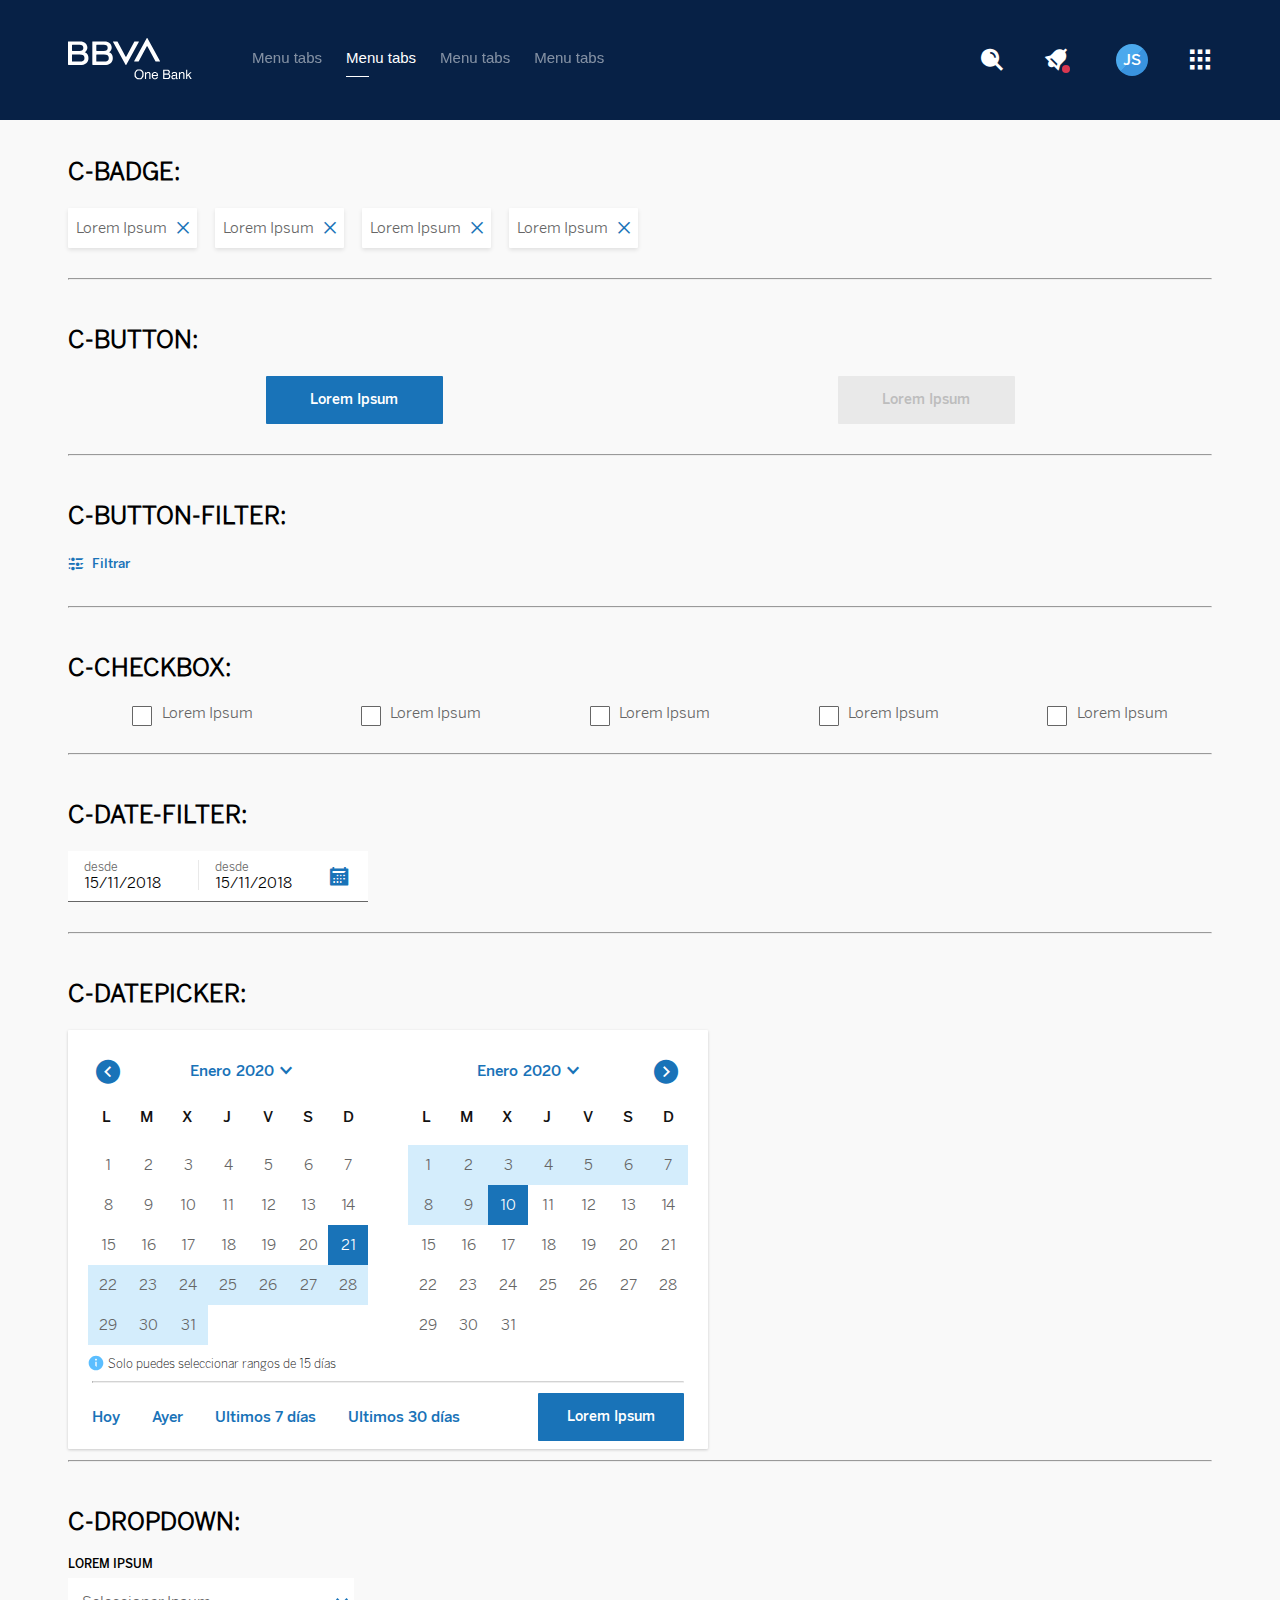
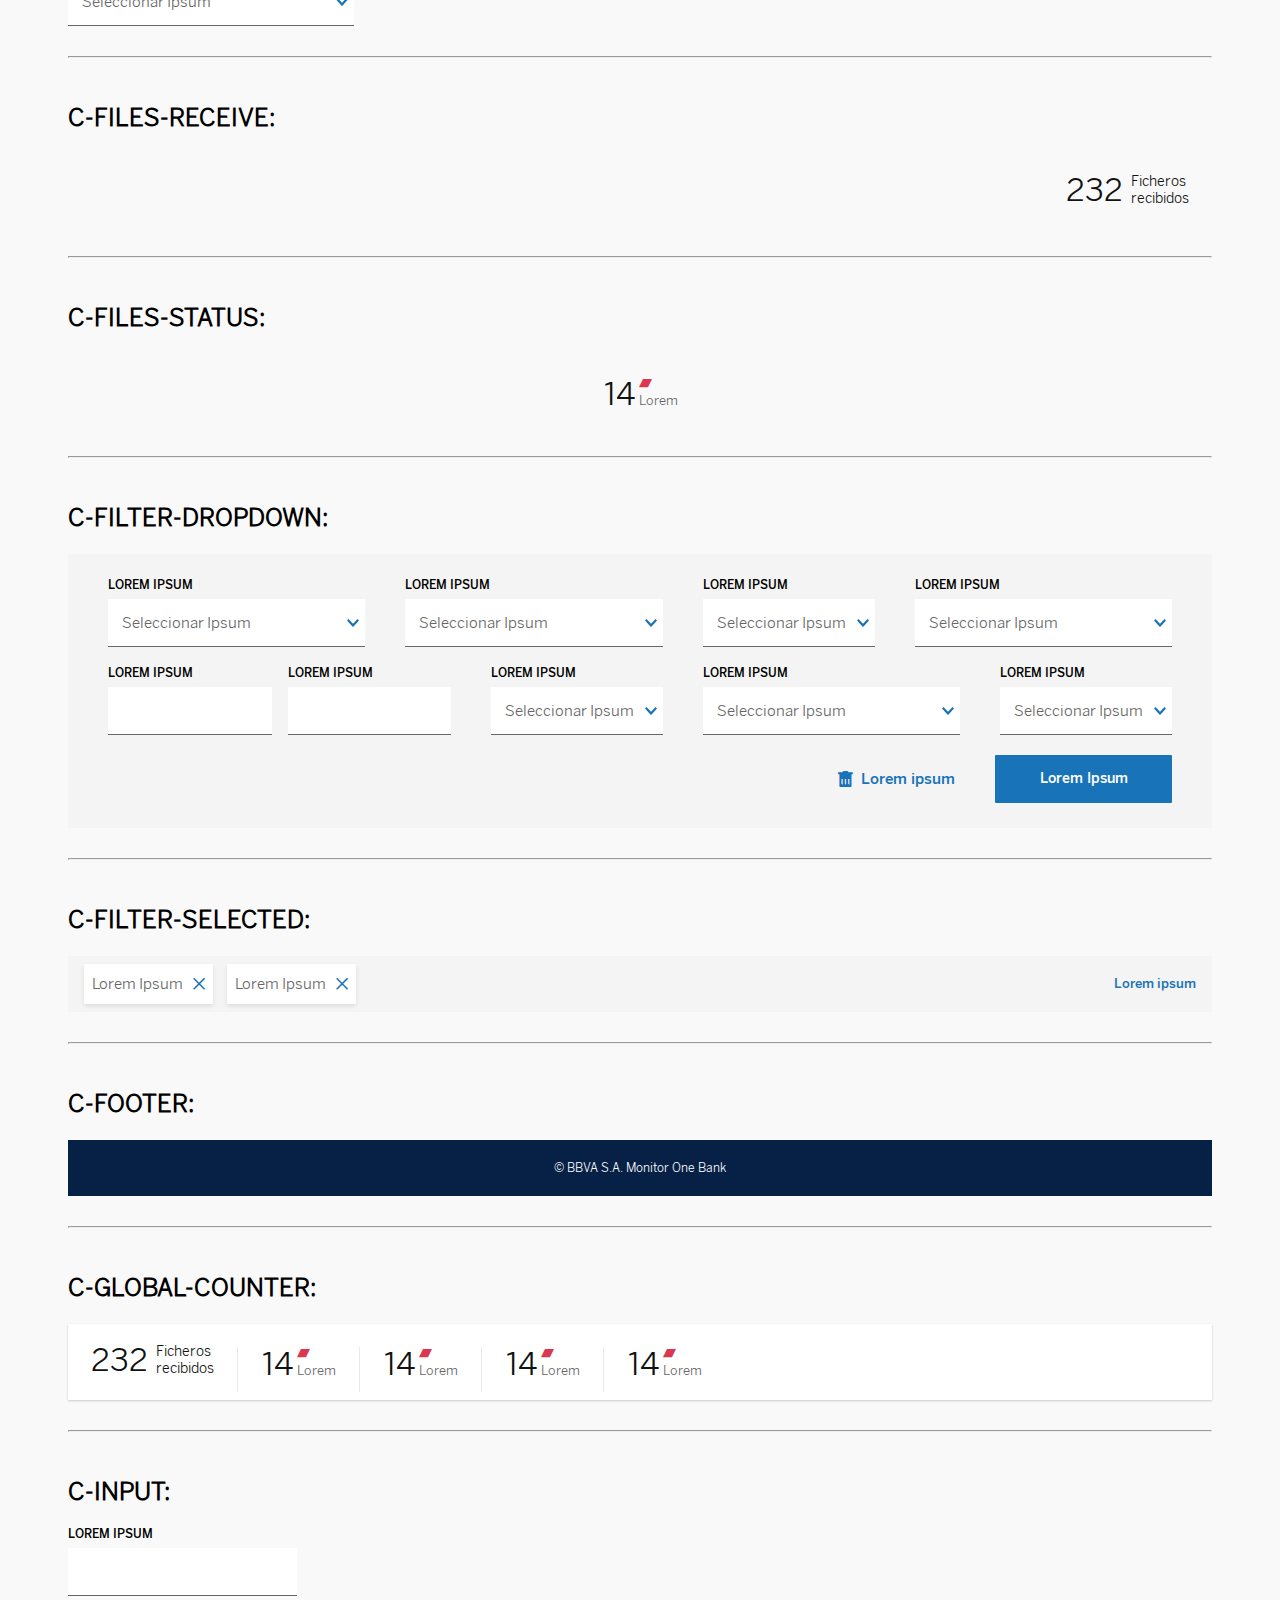
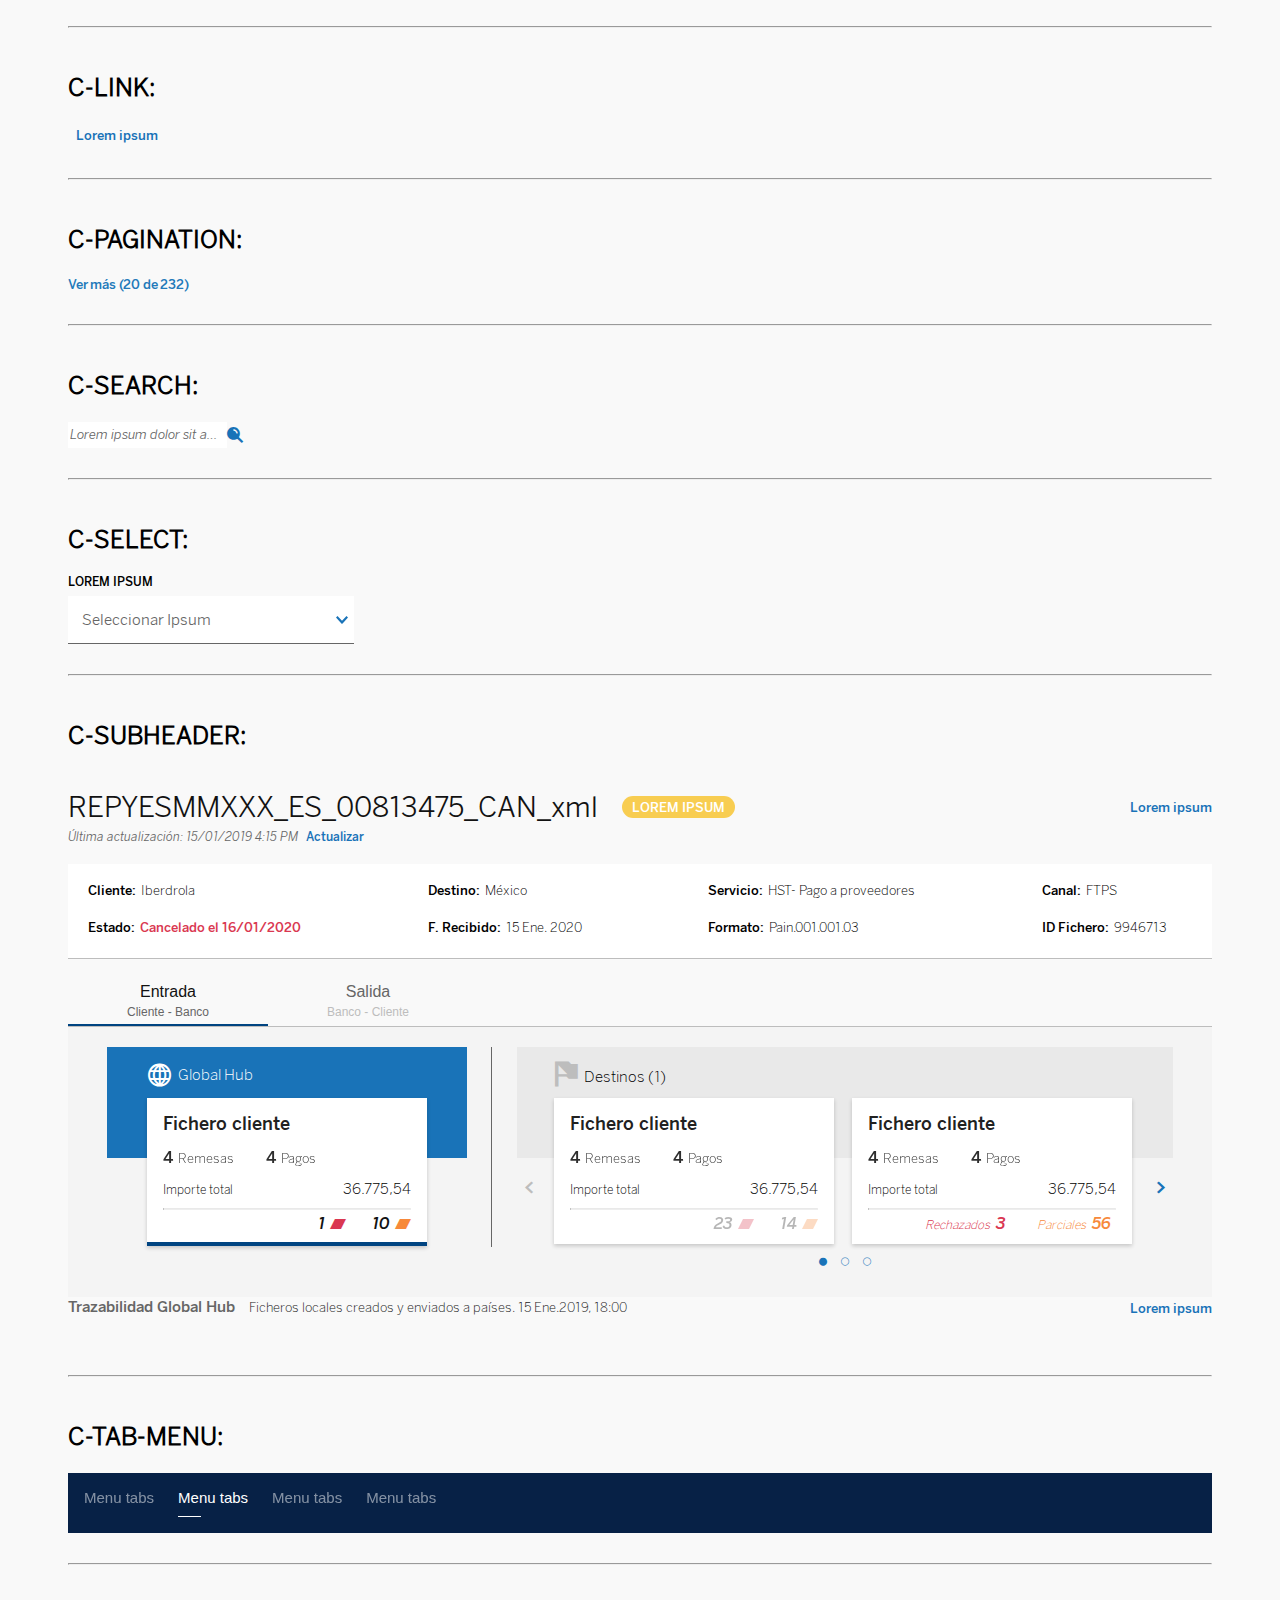
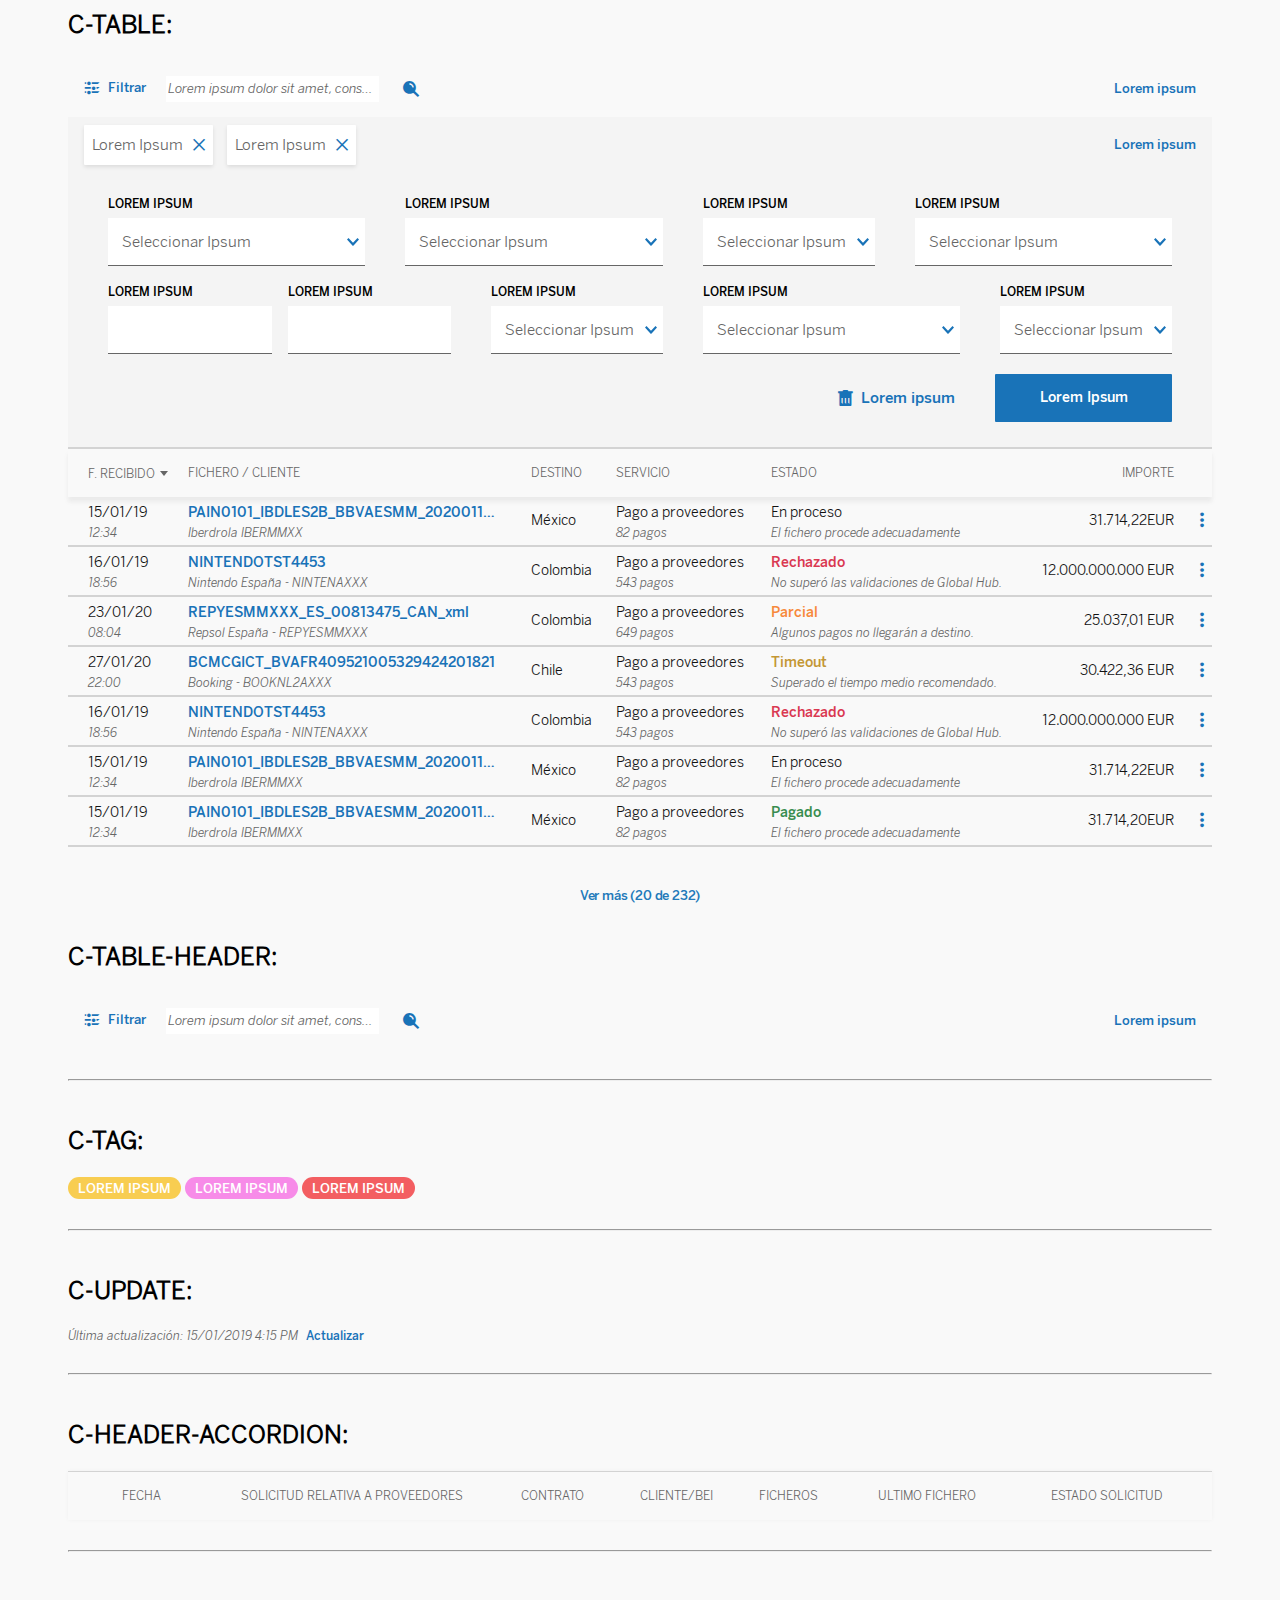
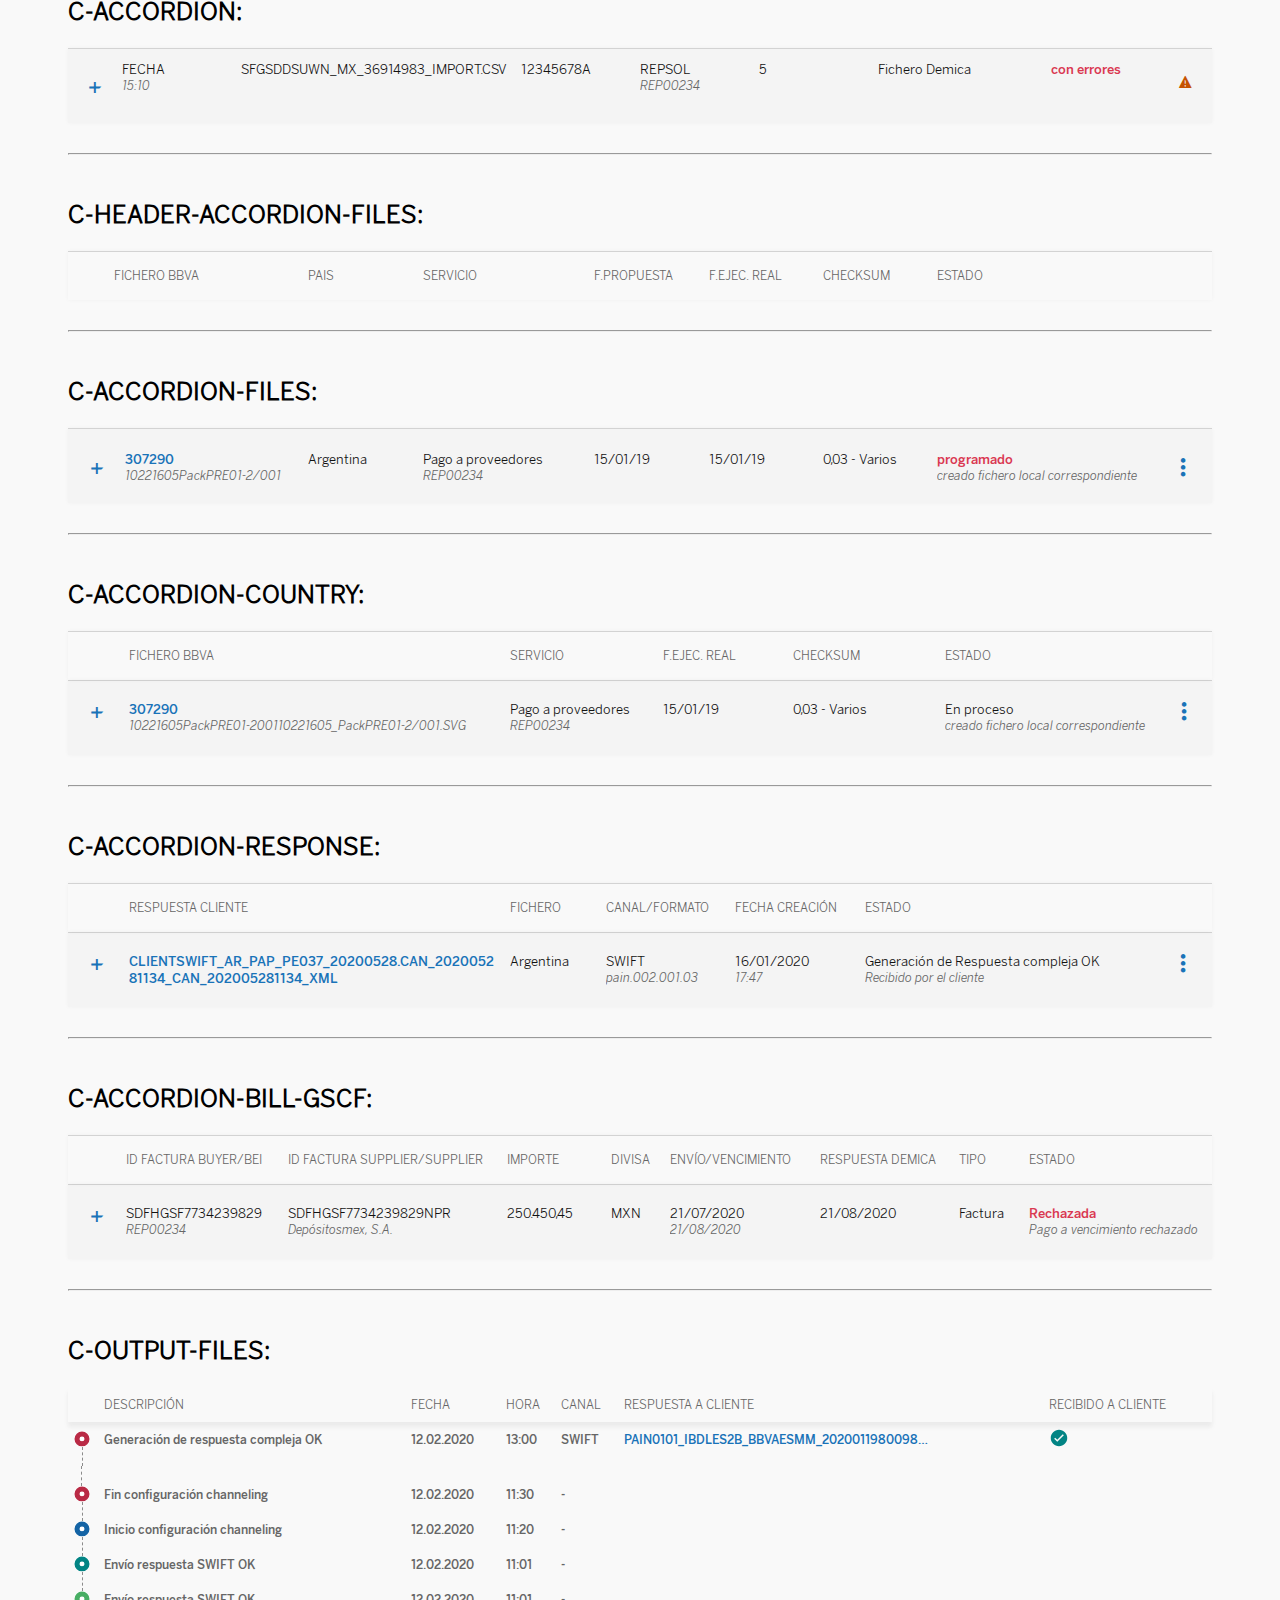
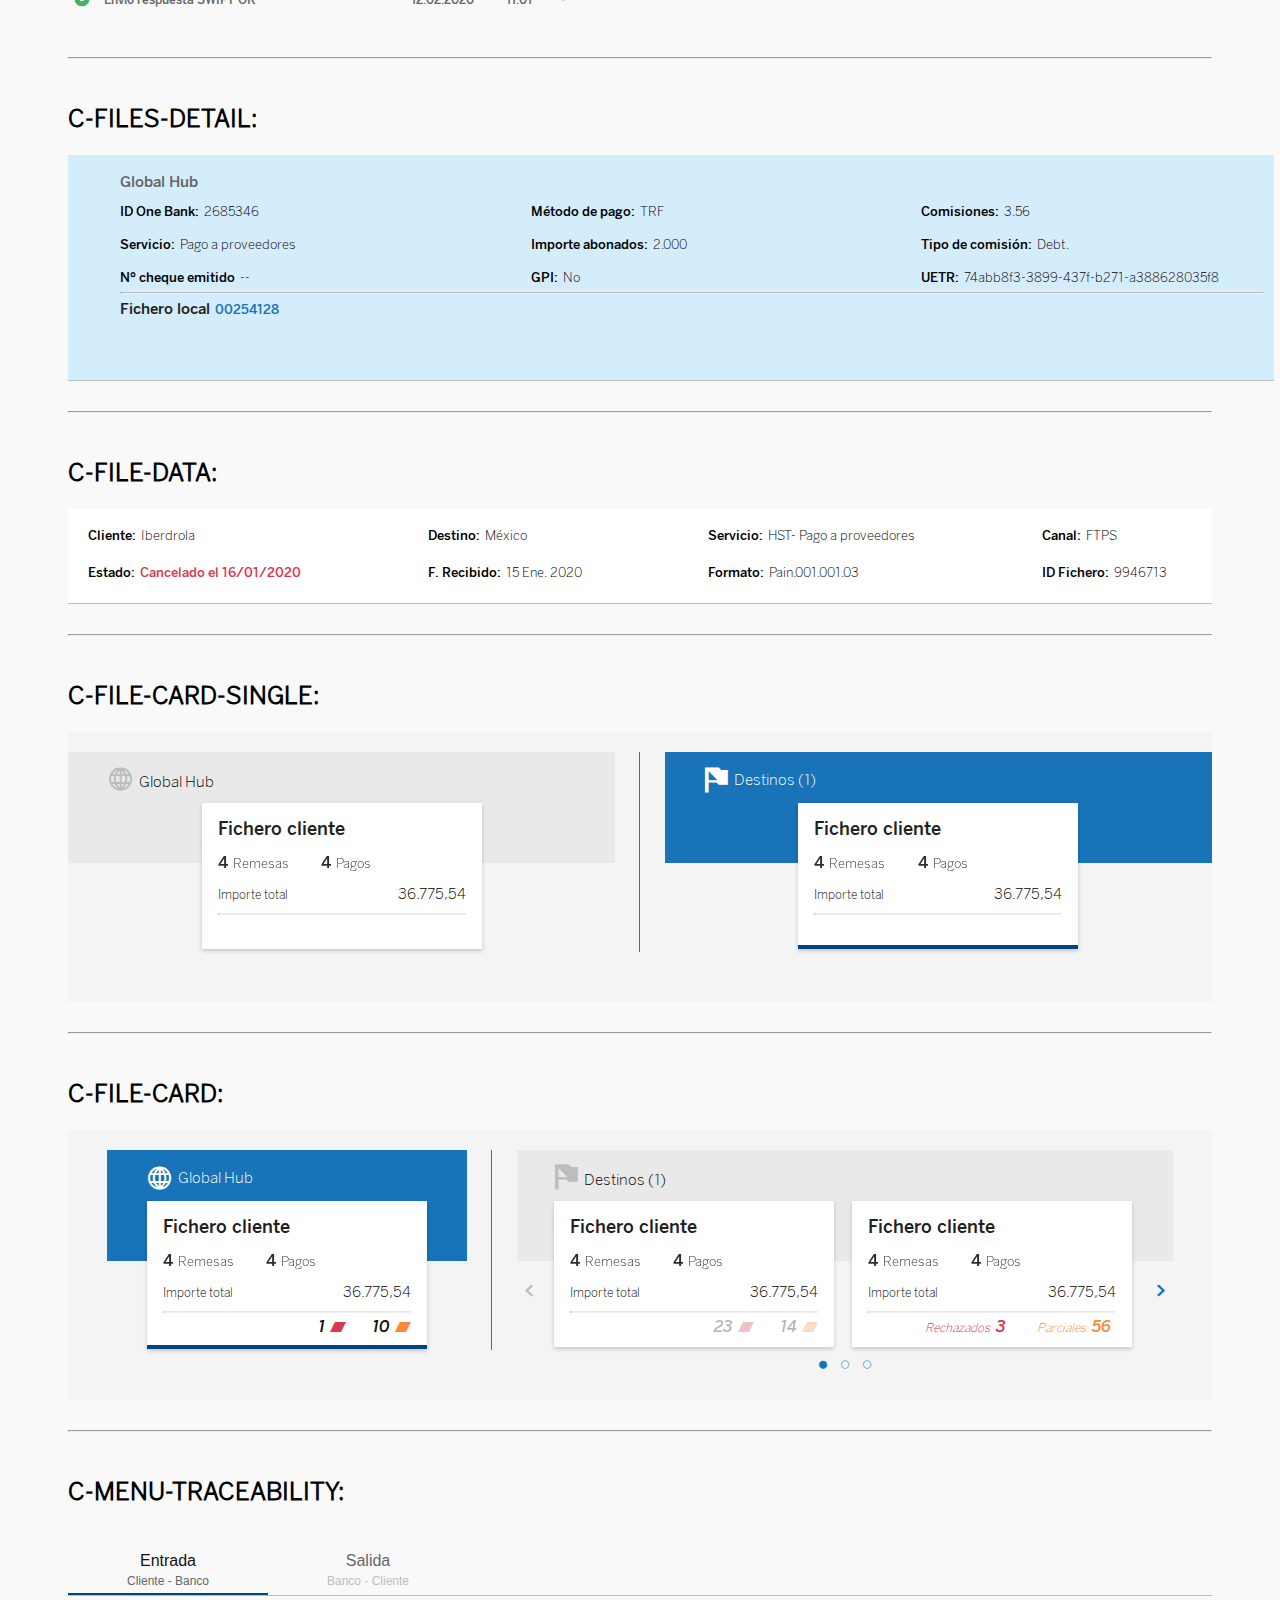
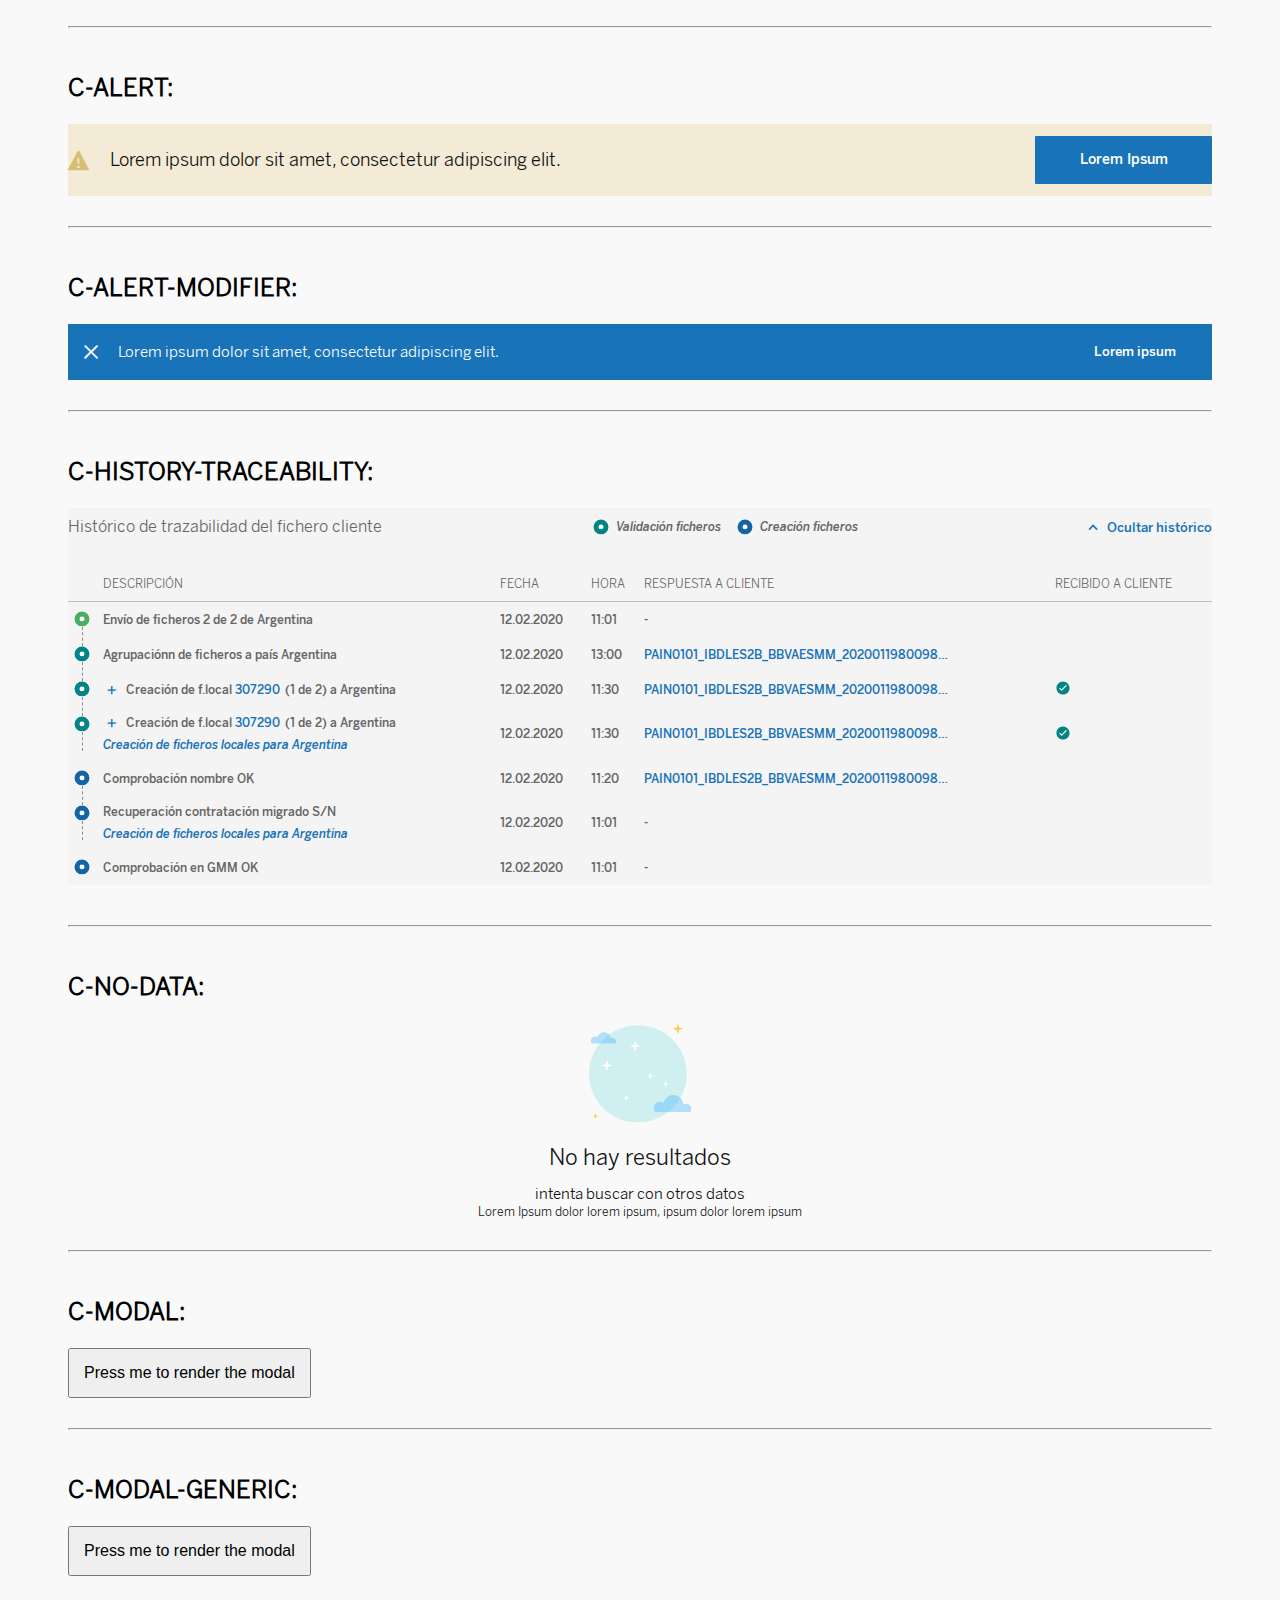
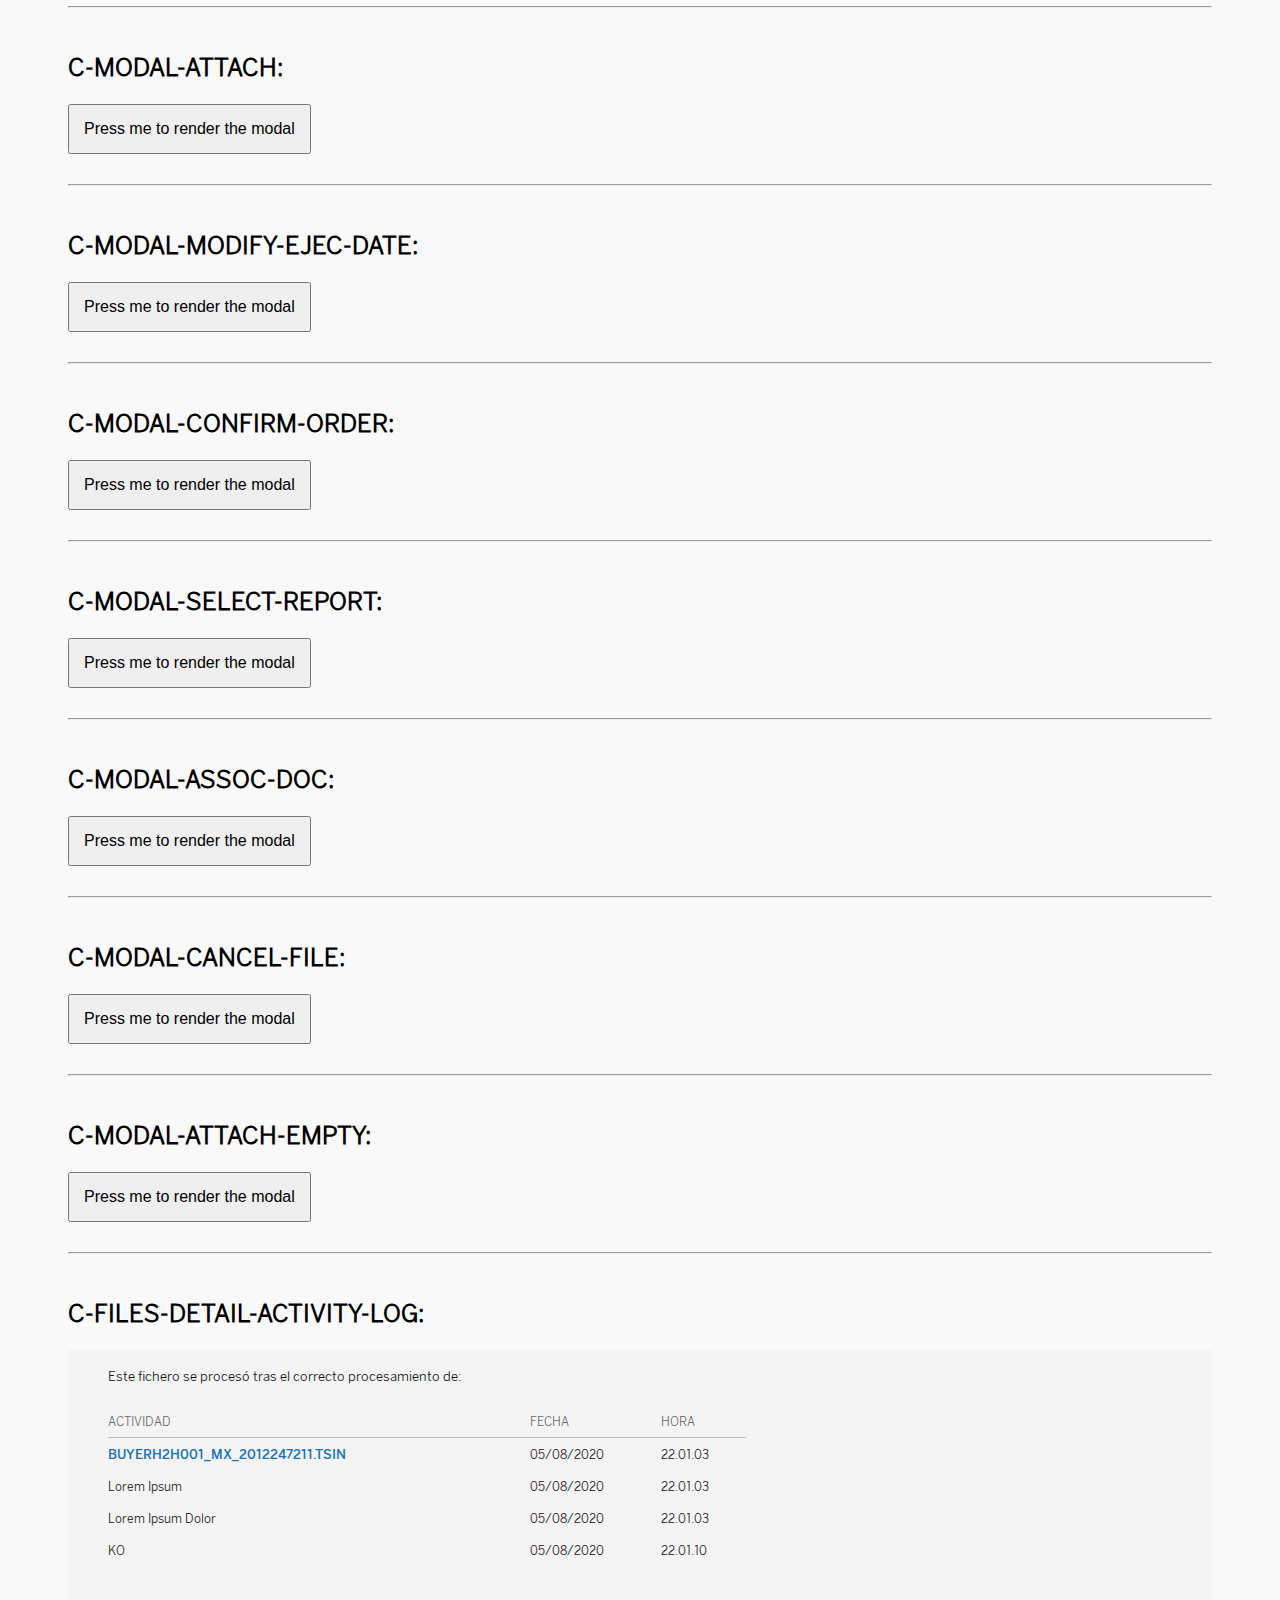
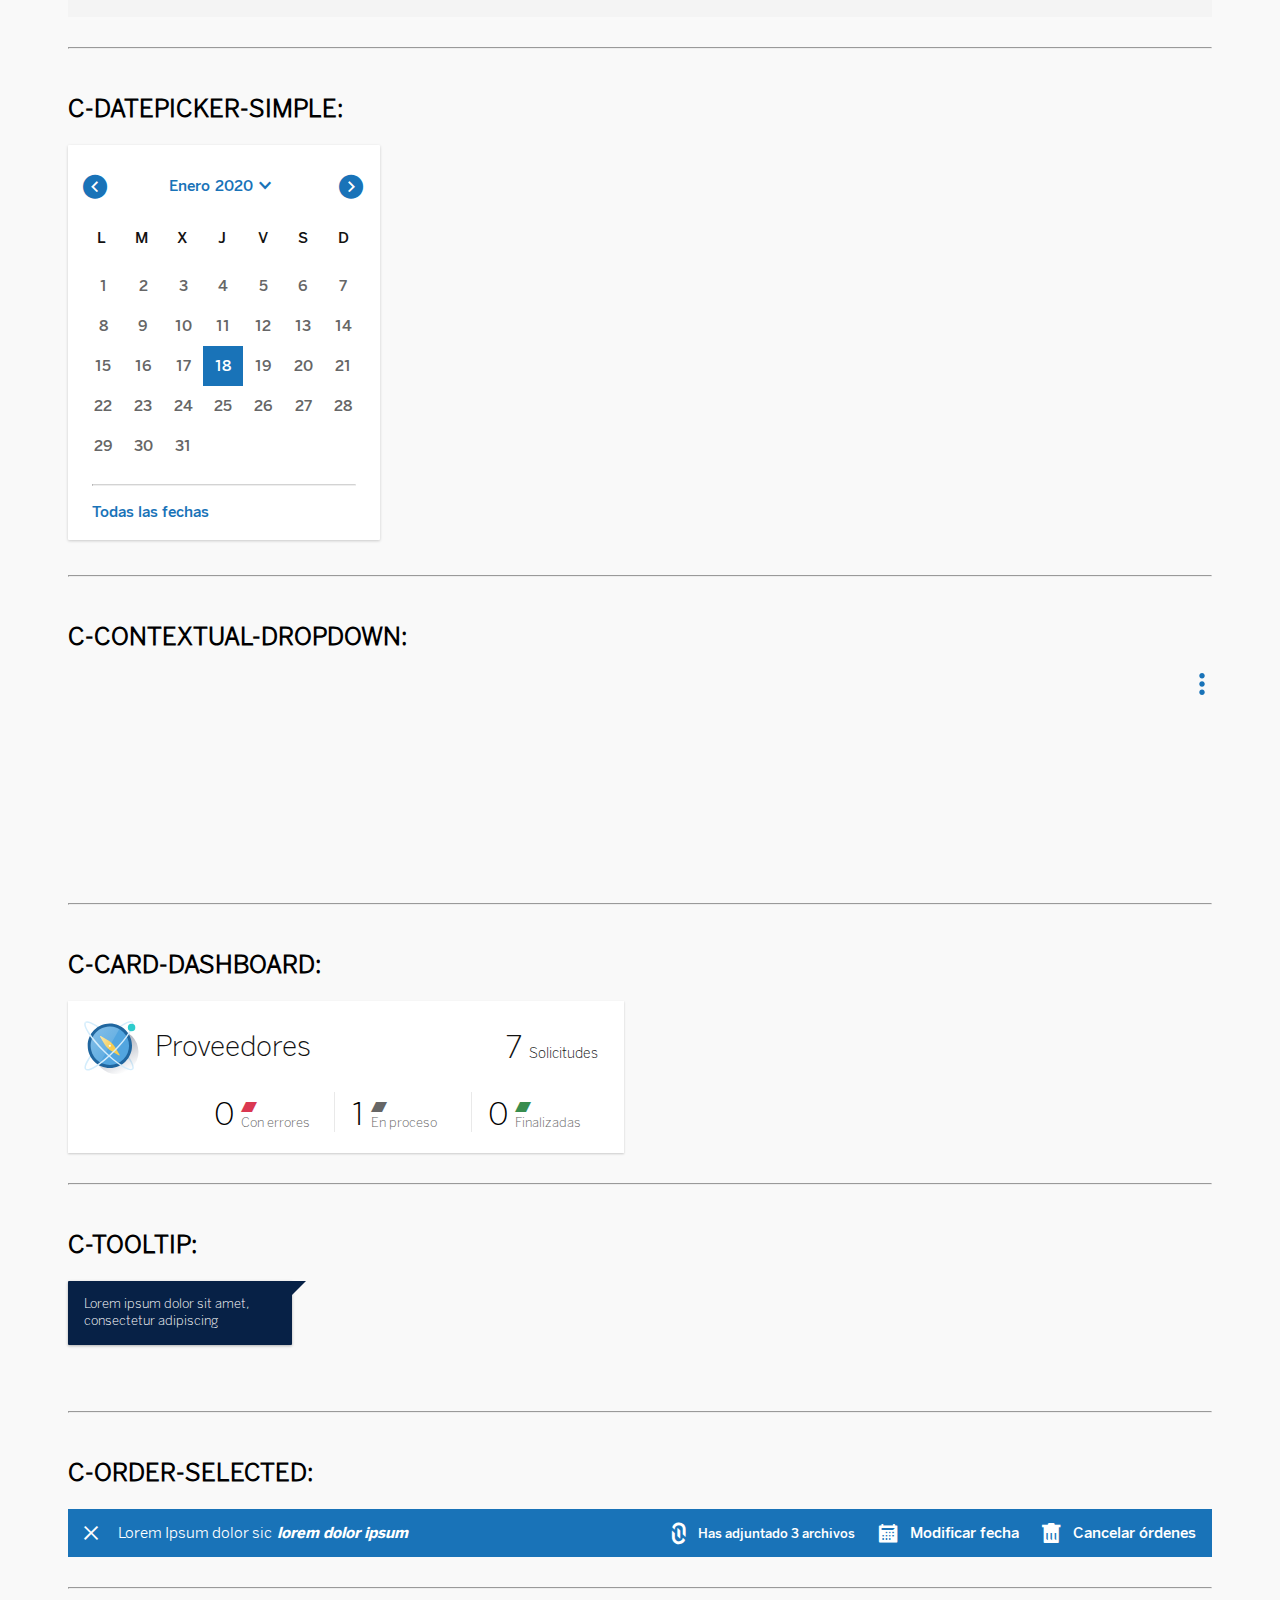
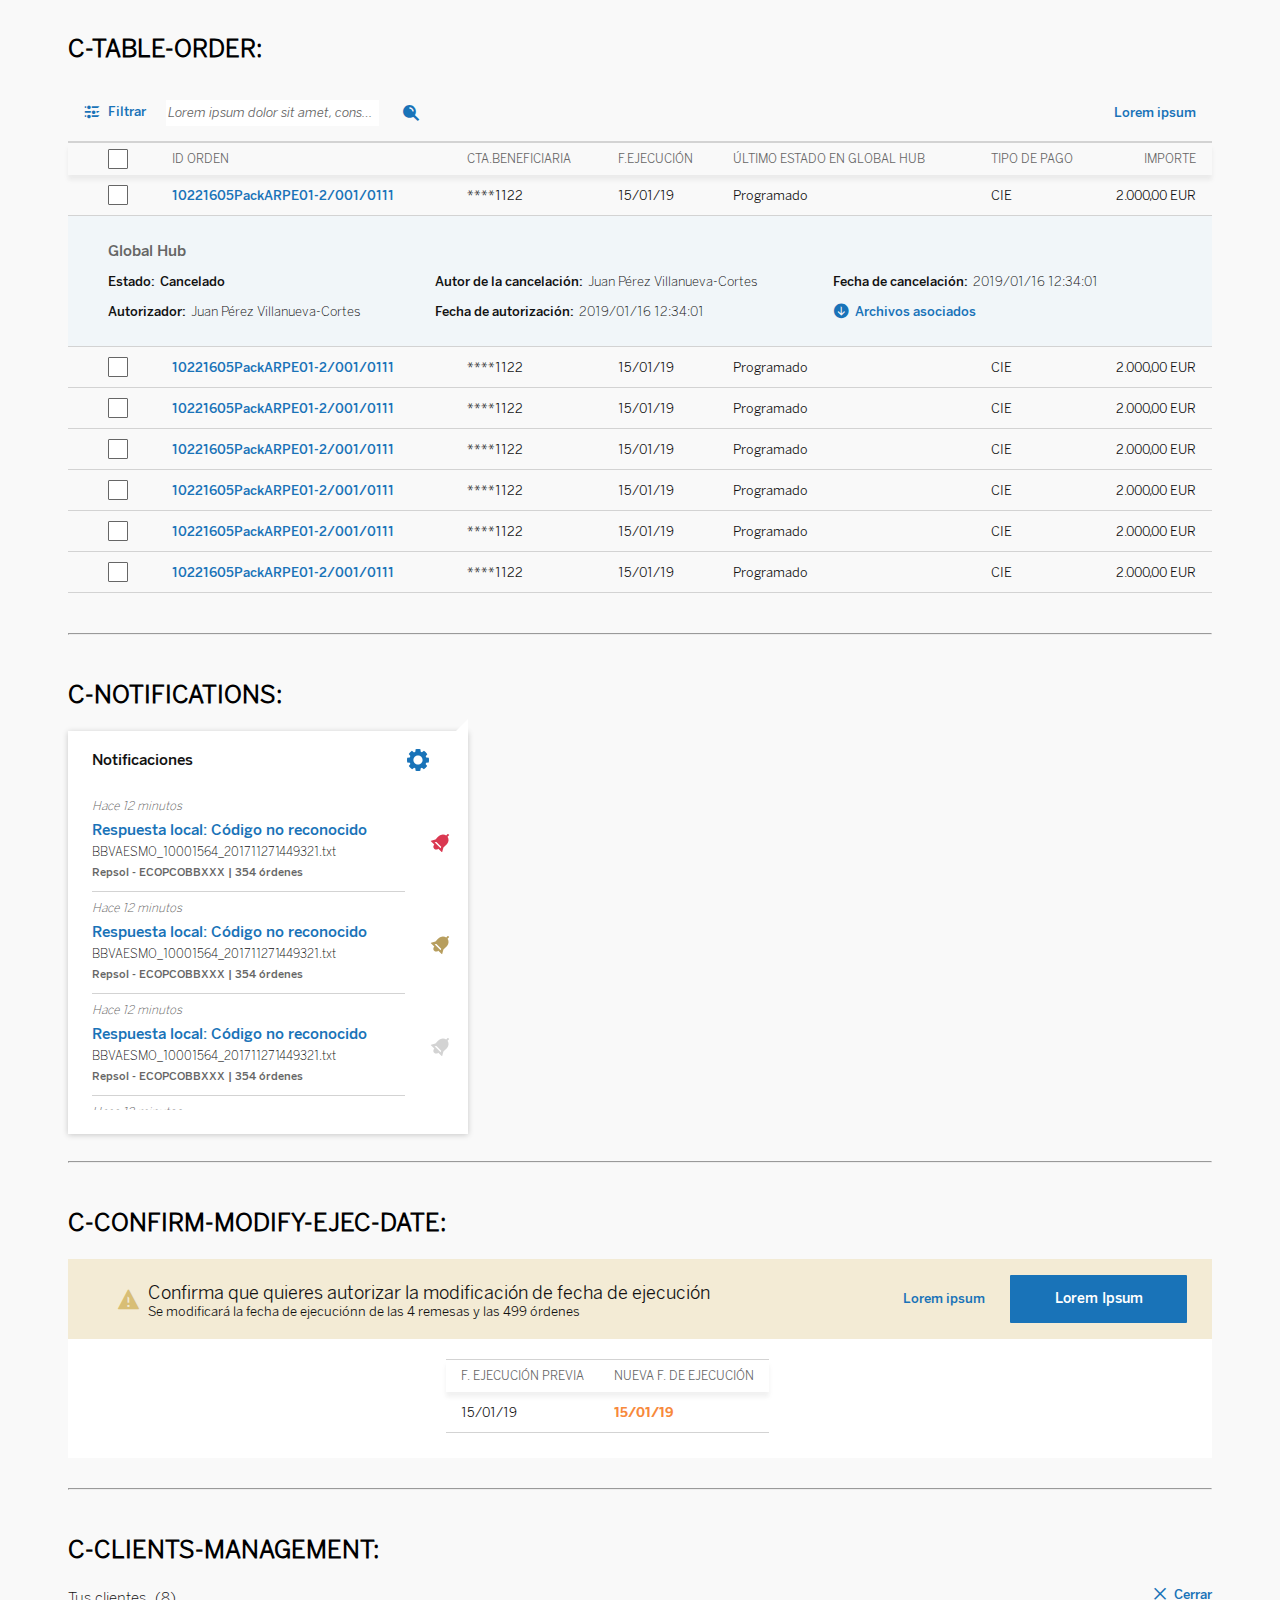
==== commit 162ee894: "include header" ====
--- a/app_web/compiled/index.html
+++ b/app_web/compiled/index.html
@@ -15,10 +15,43 @@
   </head>
   <body style="background: #f9f9f9;">
     <header style="height: 120px;">
-      <section class="app__container">
-        <h1 style="font-family: 'Benton Sans Medium BBVA'; font-size: 2.4em; padding-top:1em; text-align: center; color: white;">
-           Monitor One Bank <span style="font-family: 'Benton Sans Light BBVA';">| Templates HTML &amp; SCSS</span></h1>
-      </section>
+      <div class="header__container">
+        <div class="left inline-flex">
+          <div class="logo"><img src="svg/bbva_logo.svg" alt=""></div>
+          <div class="tab__menu flex flex-align-center margin-top_5">
+            <ul class="c-tab-menu">
+              <li class="first">
+                <button>Menu tabs</button>
+                <div class="c-tab-menu-border"></div>
+              </li>
+              <li class="li--active">
+                <button>Menu tabs</button>
+                <div class="c-tab-menu-border"></div>
+              </li>
+              <li>
+                <button>Menu tabs</button>
+                <div class="c-tab-menu-border"></div>
+              </li>
+              <li class="last">
+                <button>Menu tabs</button>
+                <div class="c-tab-menu-border">               </div>
+              </li>
+            </ul>
+          </div>
+        </div>
+        <div class="right">
+          <ul class="header__menu">
+            <li class="first header__search"><i class="ico-search"></i></li>
+            <li class="header__notifier"><i class="ico-alarm"></i>
+              <div class="dot-notified"></div>
+            </li>
+            <li class="user-profile">
+              <div class="bground-text"><span>JS</span></div>
+            </li>
+            <li class="last header__button-dropdown"><i class="ico-tiled-view"></i></li>
+          </ul>
+        </div>
+      </div>
     </header>
     <section class="app__container">
       <div class="row margin-bottom_40" style="margin-top:40px;">
@@ -2783,7 +2816,7 @@
                   <input type="text" value="Lorem ipsum dolor sit amet, consectetur ad" onclick="this.value='';"><i class="ico-search-secondary"></i>
                 </div>
                 <hr>
-                <textarea disabled="" style="max-width: 665px; min-width: 665px;  max-height: 340px; min-height: 340px;">Suspendisse sodales imperdiet tincidunt
+                <textarea disabled="" style="max-width: 1034px; min-width: 1034px;  max-height: 540px; min-height: 540px;">Suspendisse sodales imperdiet tincidunt
 Integer sapien dolor laoreet vel nisl sed mollis imperdiet mauris. Morbi imperdiet purus 
 Suspendisse sodales imperdiet tincidunt Integer sapien dolor, laoreet
 Suspendisse sodales imperdiet tincidunt
@@ -2797,6 +2830,34 @@
 Suspendisse sodales                   
 Suspendisse sodales imperdiet sapien dolor laoreet vel nisl sed
 Suspendisse sodales imperdiet
+Suspendisse sodales imperdiet tincidunt
+Integer sapien dolor laoreet vel nisl sed mollis imperdiet mauris. Morbi imperdiet purus 
+Suspendisse sodales imperdiet tincidunt Integer sapien dolor, laoreet
+Suspendisse sodales imperdiet tincidunt
+Integer sapien dolisl sed mollis imperdiet mauris. Morbi imperdiet purus 
+Suspendisse sunt Integer sapien dolor laoreet 
+Suspendisse sodales Integer sapien dolor  imperdiet tincidunt
+Suspendisse sodales imper
+Integer sapien dolor laoreet vel nisl sed mollis imperdiet mauris. Morbi imperdiet purus 
+Suspendisse sapien dolor laoreet sodales imperdie 
+Suspendisse sodales imperdiet tincidunt. Integer sapien dolor laoreet vel nisl sed
+Suspendisse sodales                   
+Suspendisse sodales imperdiet sapien dolor laoreet vel nisl sed
+Suspendisse sodales imperdiet
+Suspendisse sodales imperdiet tincidunt
+Integer sapien dolor laoreet vel nisl sed mollis imperdiet mauris. Morbi imperdiet purus 
+Suspendisse sodales imperdiet tincidunt Integer sapien dolor, laoreet
+Suspendisse sodales imperdiet tincidunt
+Integer sapien dolisl sed mollis imperdiet mauris. Morbi imperdiet purus 
+Suspendisse sunt Integer sapien dolor laoreet 
+Suspendisse sodales Integer sapien dolor  imperdiet tincidunt
+Suspendisse sodales imper
+Integer sapien dolor laoreet vel nisl sed mollis imperdiet mauris. Morbi imperdiet purus 
+Suspendisse sapien dolor laoreet sodales imperdie 
+Suspendisse sodales imperdiet tincidunt. Integer sapien dolor laoreet vel nisl sed
+Suspendisse sodales                   
+Suspendisse sodales imperdiet sapien dolor laoreet vel nisl sed
+Suspendisse sodales imperdiet                 
 Suspendisse sodales imperdiet tincidunt
 Integer sapien dolor laoreet vel nisl sed mollis imperdiet mauris. Morbi imperdiet purus 
 Suspendisse sodales imperdiet tincidunt Integer sapien dolor, laoreet
--- a/app_web/compiled/css/imports.css
+++ b/app_web/compiled/css/imports.css
@@ -2740,8 +2740,8 @@
   top: 50%;
   left: 50%;
   transform: translate(-50%, -50%);
-  height: 608px;
-  width: 744px;
+  height: 796px;
+  width: 1121px;
   box-sizing: border-box;
   -moz-box-sizing: border-box;
   -webkit-box-sizing: border-box;
@@ -2776,8 +2776,8 @@
   cursor: pointer;
 }
 .c-modal .modal-content .modal-content_body {
-  height: 390px;
-  width: 670px;
+  height: 590px;
+  width: 1040px;
   border-bottom: 1px solid var(--fourth);
 }
 .c-modal .modal-content .modal-content_body textarea {
